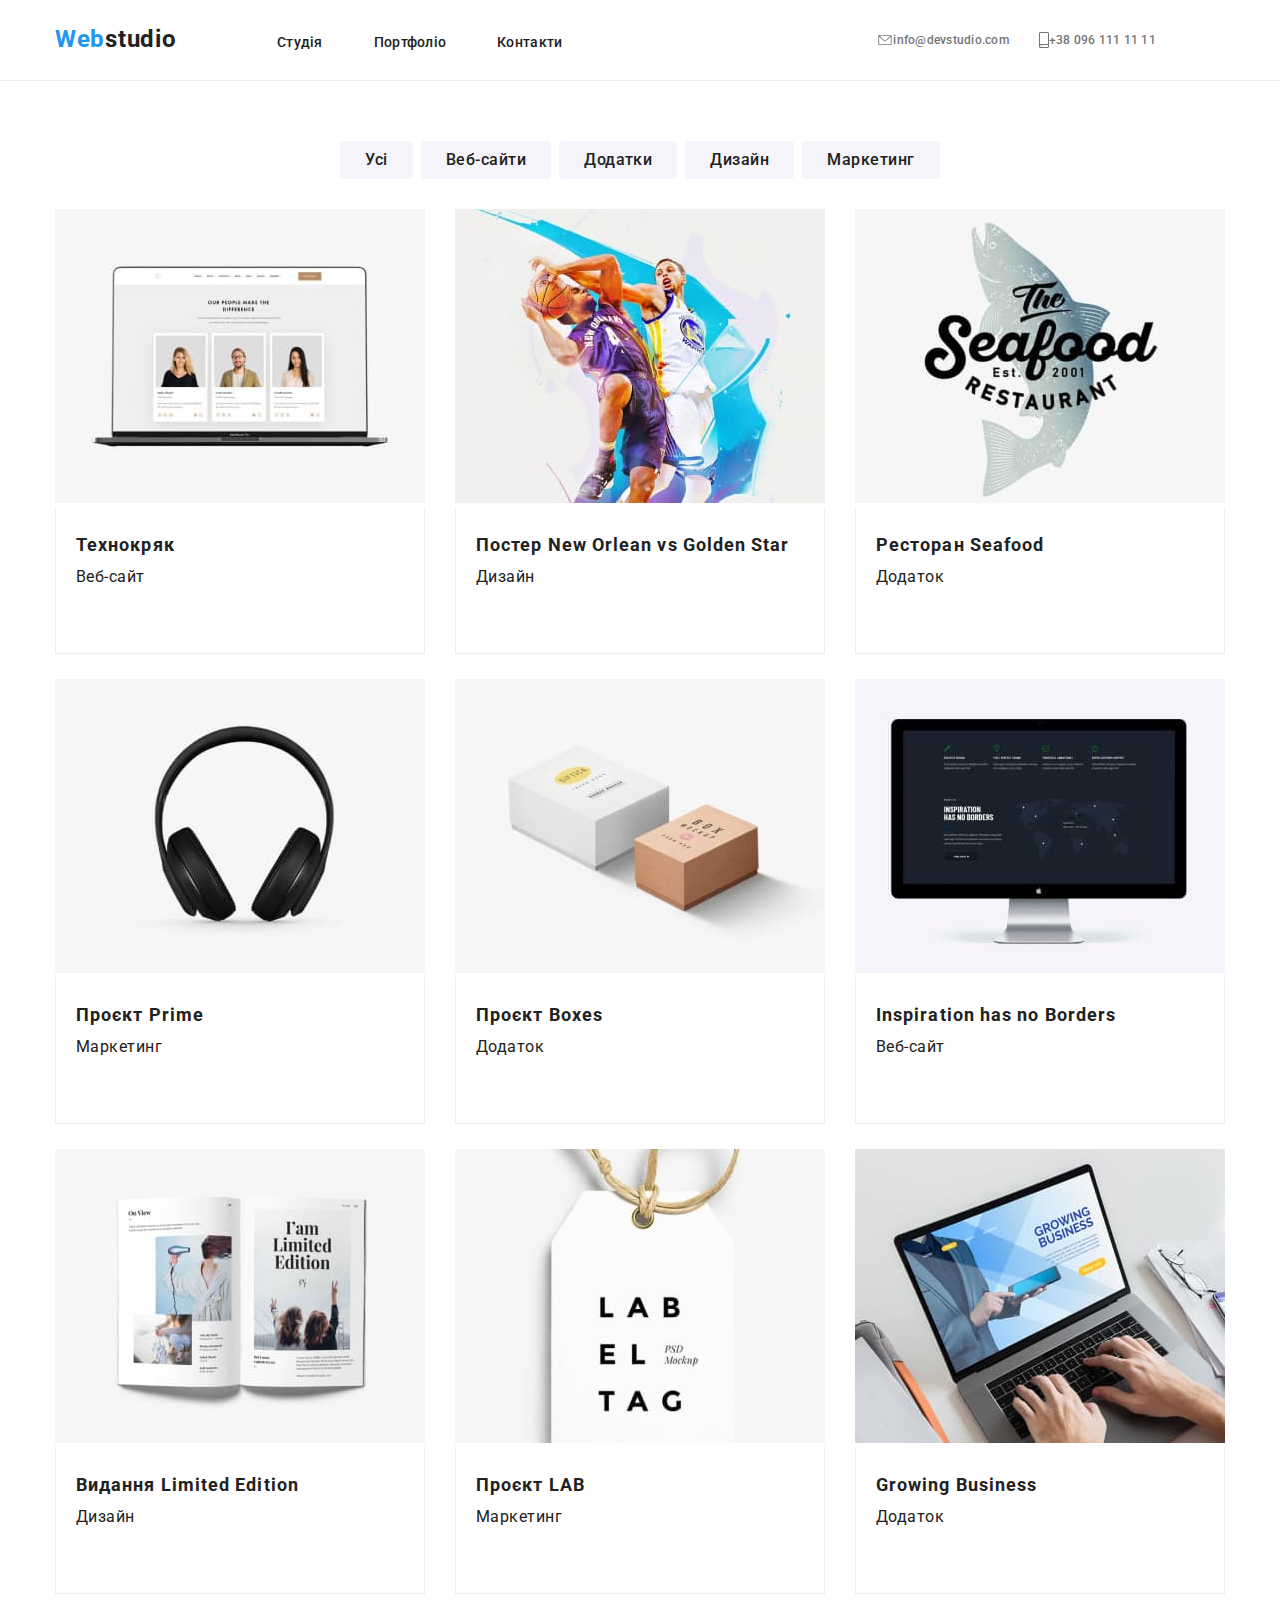
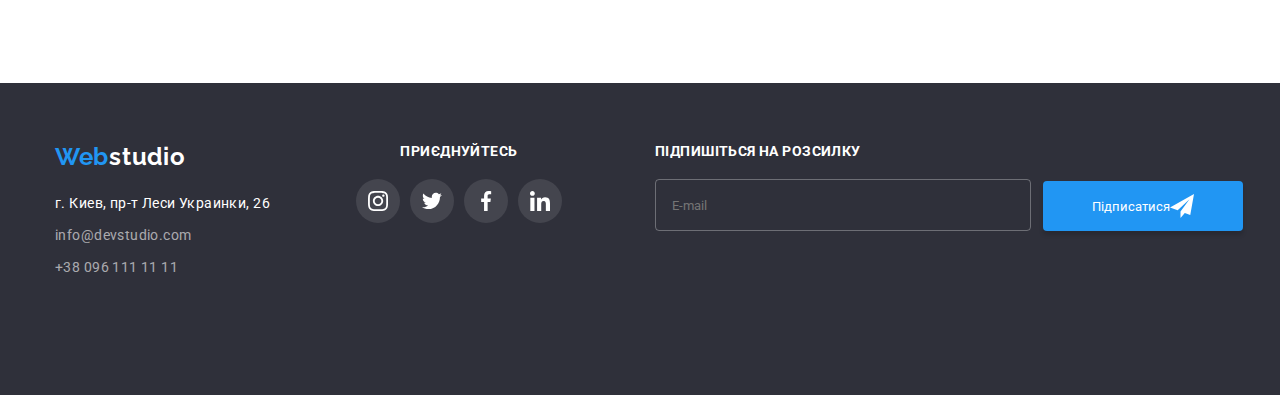
==== portfolio.html @ a313b500 "home-work-08" ====
<!DOCTYPE html>
<html lang="uk">

<head>
    <meta charset="UTF-8">
    <meta http-equiv="X-UA-Compatible" content="IE=edge">
    <meta name="viewport" content="width=device-width, initial-scale=1.0">
    <title>Document</title>
    <link rel="preconnect" href="https://fonts.googleapis.com">
    <link rel="preconnect" href="https://fonts.gstatic.com" crossorigin>
    <link href="https://fonts.googleapis.com/css2?family=Raleway:wght@700&family=Roboto:wght@400;500;700;900&display=swap"
        rel="stylesheet">
    <link rel="stylesheet" href="css/main.min.css">

</head>

<body>
    <header class="header">
        <div class="header-container container">
        
            <a href="/index.html" class="header-logo">Web<span class="header-stud">studio</span></a>
           
            <button type="button" 
               class="menu-button is-open"
               aria-expanded="false"
               aria-controls="menu-container"
               data-menu-button>

             <svg 
               class="button-svg"
               width="40px" 
               height="40px"
               aria-label="перемикач мобільного меню">
                   
                <use class="icon-menu" href="img/menu-480px.svg#close"></use>
                <use class="icon-cross" href="img/menu-480px.svg#menu"></use>
             </svg>
            </button>

            
            
            <div class="menu-container" id="menu-container" data-menu>
                
                
                
            
                <ul class="navigaton-set list">
                   <li class="navigation-list"><a href="./index.html" class="siste-a navigation-link" >Студія</a></li>
                   <li class="navigation-list"><a href="./portfolio.html" class="navigation-link" >Портфоліо</a></li>
                   <li class="navigation-list"><a href="./index.html" class="navigation-link" >Контакти</a></li>
                 </ul>
             
                
                
                 <ul class="contacts-set list" >
                
                    <li class="contacts-list">
                        <a href="mailto:info@devstudio.com" class="contackts-tel contackts-tel__posht" >
                        
                           <svg class="contackts-card" width="16" height="10">
                            <use href="./img/sprite.svg#envelope"></use>
                           </svg>
                            info@devstudio.com 
                        
                        </a>
                    </li>
               
                    
                    <li class="contacts-list" >
                        <a href="tel:+380961111111" class="contackts-tel ">
                        
                            <svg class="contackts-card" width="10" height="16">
                                <use href="./img/sprite.svg#smartphone"></use>
                            </svg>
                            +38 096 111 11 11 
                        </a> 
                    </li>

                 </ul>


                 <ul class="site-set list">
                    <li class="site-list"><a href="" class="site-a">Instagram</a> </li>
                    <li class="site-list"> <a href="" class="site-a">Twitter</a> </li>
                    <li class="site-list"><a href="" class="site-a">Facebook</a></li>
                    <li class="site-list"> <a href="" class="site-a">LinkedIn</a></li>
                 </ul>

            </div>

          
            
        
        </div>
    </header>
   
             
<main>
        <!-- верхня частину -->
    <section class="porfolio porf-head">
        <div class="container">
        <h1 class=" visually-hidden">Портфоліо</h1>
            <ul class="porfolio-list list">
                <li class="porfolio-link"><button type="button" class="porfolio-btn">Усі</button></li>
                <li class="porfolio-link"><button type="button" class="porfolio-btn">Веб-сайти</button></li>
                <li class="porfolio-link"><button type="button" class="porfolio-btn">Додатки</button></li>
                <li class="porfolio-link"><button type="button" class="porfolio-btn">Дизайн</button></li>
                <li class="porfolio-link"><button type="button" class="porfolio-btn">Маркетинг</button></li>
                
            </ul>
        

            
        <!-- середина фото і опис робіт-->

        
            <ul class="hero list">  
                
                <li class="hero-child"> 
                <a href="" class="hero-site">
                <div class="hero-cart">
                    <p class="hero-p">Ресурс пропонує комплексні пропозиції з різним рівнем функціоналу та сервісів. Все це дозволить відвідувачу отримати
                    вичерпні відомості про компанію чи приватну особу.</p>
                    <picture>
                        <source
                        srcset="./img/porfolio/techno-tel-450-1x.jpg , 
                        ./img/porfolio/techno-tel-450-2x.jpg"
                        media="(max-width:767px)">

                        <source
                        srcset="./img/porfolio/techno-tablet-354-1x.jpg , 
                        ./img/porfolio/techno-tablet-354-2x.jpg"
                        media="(max-width:1199px)">

                         <source
                        srcset="./img/porfolio/techno-desk-370-1x.jpg , 
                        ./img/porfolio/techno-desk-370-2x.jpg"
                        media="(min-width:1200px)">

                        
                        <img src="./img/porfolio/texno.jpg" alt="технокряк"  >
                    </picture>
                   </div>
                   <div class="hero-block">
                        <h2 class="hero-titel">Технокряк</h2>
                        <p class="hero-text">Веб-сайт</p>
                    </div>
                </a>
                </li>
            
                <li class="hero-child"> 
                    <a href="" class="hero-site">
                        <div class="hero-cart">
                            <p class="hero-p">Ресурс пропонує комплексні пропозиції з різним рівнем функціоналу та сервісів. Все це дозволить
                                відвідувачу отримати
                                вичерпні відомості про компанію чи приватну особу.</p>
                             <picture>
                        <source
                        srcset="./img/porfolio/new-orlean-tel-450-1x.jpg , 
                        ./img/porfolio/new-orlean-tel-450-2x.jpg"
                        media="(max-width:767px)">

                        <source
                        srcset="./img/porfolio/new-orlean-tablet-354-1x.jpg , 
                        ./img/porfolio/new-orlean-tablet-354-2x.jpg"
                        media="(max-width:1199px)">

                         <source
                        srcset="./img/porfolio/new-orlean-desk-370-1x.jpg , 
                        ./img/porfolio/new-orlean-desk-370-2x.jpg"
                        media="(min-width:1200px)">

                        
                        <img src="./img/porfolio/poster.jpg" alt="баскедбольні гравці" >
                    </picture>

                            
                    </div>
                    <div class="hero-block">
                    <h2 class="hero-titel">Постер New Orlean vs Golden Star</h2>
                    <p class="hero-text">Дизайн</p>
                    </div>
                    </a>
                </li>

                <li class="hero-child"> 
                    <a href="" class="hero-site">
                        <div class="hero-cart">
                            <p class="hero-p">Ресурс пропонує комплексні пропозиції з різним рівнем функціоналу та сервісів. Все це дозволить
                                відвідувачу отримати
                                вичерпні відомості про компанію чи приватну особу.</p>

                              <picture>
                        <source
                        srcset="./img/porfolio/seafood-tel-450-1x.jpg , 
                        ./img/porfolio/seafood-tel-450-2x.jpg"
                        media="(max-width:767px)">

                        <source
                        srcset="./img/porfolio/seafood-tablet-354-1x.jpg , 
                        ./img/porfolio/seafood-tablet-354-2x.jpg"
                        media="(max-width:1199px)">

                         <source
                        srcset="./img/porfolio/seafood-desk-370-1x.jpg , 
                        ./img/porfolio/seafood-desk-370-2x.jpg"
                        media="(min-width:1200px)">

                        
                       <img src="./img/porfolio/restuarent.jpg" alt="акула">
                    </picture>  
                            
                        </div>
                            <div class="hero-block">
                    <h2 class="hero-titel">Ресторан Seafood</h2>
                    <p class="hero-text">Додаток</p>
                    </div>
                    </a>
                </li>

                <li class="hero-child"> 
                    <a href="" class="hero-site">
                        <div class="hero-cart">
                            <p class="hero-p">Ресурс пропонує комплексні пропозиції з різним рівнем функціоналу та сервісів. Все це дозволить
                                відвідувачу отримативичерпні відомості про компанію чи приватну особу.</p>

                                <picture>
                        <source
                        srcset="./img/porfolio/prime-tel-450-1x.jpg , 
                        ./img/porfolio/prime-tel-450-2x.jpg"
                        media="(max-width:767px)">

                        <source
                        srcset="./img/porfolio/prime-tablet-354-1x.jpg , 
                        ./img/porfolio/prime-tablet-354-2x.jpg"
                        media="(max-width:1199px)">

                         <source
                        srcset="./img/porfolio/prime-desk-370-1x.jpg , 
                        ./img/porfolio/prime-desk-370-2x.jpg"
                        media="(min-width:1200px)">

                        
                       <img src="./img/porfolio/prime.jpg" alt="навушники" >
                    </picture>  
                            
                            
                    </div>
                    <div class="hero-block">
                    <h2 class="hero-titel">Проєкт Prime</h2>
                    <p class="hero-text">Маркетинг</p>
                    </div>
                    </a>
                </li>

                <li class="hero-child"> 
                    <a href="" class="hero-site">
                        <div class="hero-cart">
                            <p class="hero-p">Ресурс пропонує комплексні пропозиції з різним рівнем функціоналу та сервісів. Все це дозволить
                                відвідувачу отримати вичерпні відомості про компанію чи приватну особу.</p>
                                

                                 <picture>
                        <source
                        srcset="./img/porfolio/boxes-tel-450-1x.jpg , 
                        ./img/porfolio/boxes-tel-450-2x.jpg"
                        media="(max-width:767px)">

                        <source
                        srcset="./img/porfolio/boxes-tablet-354-1x.jpg , 
                        ./img/porfolio/boxes-tablet-354-2x.jpg"
                        media="(max-width:1199px)">

                         <source
                        srcset="./img/porfolio/boxes-desk-370-1x.jpg , 
                        ./img/porfolio/boxes-desk-370-2x.jpg"
                        media="(min-width:1200px)">

                        
                       <img src="./img/porfolio/box.jpg" alt="Коробка">
                    </picture> 
                        </div>
                    <div class="hero-block">
                    <h2 class="hero-titel">Проєкт Boxes</h2>
                    <p class="hero-text">Додаток</p>
                    </div>
                    </a>
                </li>

                <li class="hero-child"> 
                    <a href="" class="hero-site">
                        <div class="hero-cart">
                            <p class="hero-p">Ресурс пропонує комплексні пропозиції з різним рівнем функціоналу та сервісів. Все це дозволить
                                відвідувачу отримати вичерпні відомості про компанію чи приватну особу.</p>
                           

                                <picture>
                        <source
                        srcset="./img/porfolio/mac-tel-450-1x.jpg , 
                        ./img/porfolio/mac-tel-450-2x.jpg"
                        media="(max-width:767px)">

                        <source
                        srcset="./img/porfolio/mac-tablet-354-1x.jpg , 
                        ./img/porfolio/mac-tablet-354-2x.jpg"
                        media="(max-width:1199px)">

                         <source
                        srcset="./img/porfolio/mac-desk-370-1x.jpg , 
                        ./img/porfolio/mac-desk-370-2x.jpg"
                        media="(min-width:1200px)">

                         <img src="./img/porfolio/imac.jpg" alt="компютер" >
                       
                    </picture> 
                         </div>
                    <div class="hero-block">
                    <h2 class="hero-titel">Inspiration has no Borders</h2>
                    <p class="hero-text">Веб-сайт</p>
                    </div>
                    </a>
                </li>

                <li class="hero-child"> 
                    <a href="" class="hero-site">
                        <div class="hero-cart">
                            <p class="hero-p">Ресурс пропонує комплексні пропозиції з різним рівнем функціоналу та сервісів. Все це дозволить
                                відвідувачу отримативичерпні відомості про компанію чи приватну особу.</p>
                            

                              <picture>
                        <source
                        srcset="./img/porfolio/book-tel-450-1x.jpg , 
                        ./img/porfolio/book-tel-450-2x.jpg"
                        media="(max-width:767px)">

                        <source
                        srcset="./img/porfolio/book-tablet-354-1x.jpg , 
                        ./img/porfolio/book-tablet-354-2x.jpg"
                        media="(max-width:1199px)">

                         <source
                        srcset="./img/porfolio/book-desk-370-1x.jpg , 
                        ./img/porfolio/book-desk-370-2x.jpg"
                        media="(min-width:1200px)">

                          <img src="./img/porfolio/book.jpg" alt="книга" >
                       
                    </picture> 
                        </div>
                    <div class="hero-block">
                       <h2 class="hero-titel">Видання Limited Edition</h2>
                        <p class="hero-text">Дизайн</p>
                    </div>
                    </a>
                </li>
                
                <li class="hero-child"> 
                    <a href="" class="hero-site">
                        <div class="hero-cart">
                            <p class="hero-p">Ресурс пропонує комплексні пропозиції з різним рівнем функціоналу та сервісів. Все це дозволить
                                відвідувачу отримативичерпні відомості про компанію чи приватну особу.</p>
                            

                    <picture>
                        <source
                        srcset="./img/porfolio/lab-tel-450-1x.jpg , 
                        ./img/porfolio/lab-tel-450-2x.jpg"
                        media="(max-width:767px)">

                        <source
                        srcset="./img/porfolio/lab-tablet-354-1x.jpg , 
                        ./img/porfolio/lab-tablet-354-2x.jpg"
                        media="(max-width:1199px)">

                         <source
                        srcset="./img/porfolio/lab-desk-370-1x.jpg , 
                        ./img/porfolio/lab-desk-370-2x.jpg"
                        media="(min-width:1200px)">

                          
                       <img src="./img/porfolio/lab.jpg" alt="картинка" >
                    </picture> 
                        </div>
                    <div class="hero-block">
                        <h2 class="hero-titel">Проєкт LAB</h2>
                        <p class="hero-text">Маркетинг</p>
                    </div>
                    </a>
                </li>

                <li class="hero-child"> 
                    <a href="" class="hero-site">
                        <div class="hero-cart">
                            <p class="hero-p">Ресурс пропонує комплексні пропозиції з різним рівнем функціоналу та сервісів. Все це дозволить
                                відвідувачу отримативичерпні відомості про компанію чи приватну особу.</p>
                            

                             <picture>
                        <source
                        srcset="./img/porfolio/busin-tel-450-1x.jpg , 
                        ./img/porfolio/busin-tel-450-2x.jpg"
                        media="(max-width:767px)">

                        <source
                        srcset="./img/porfolio/busin-tablet-354-1x.jpg , 
                        ./img/porfolio/busin-tablet-354-2x.jpg"
                        media="(max-width:1199px)">

                         <source
                        srcset="./img/porfolio/busin-desk-370-1x.jpg , 
                        ./img/porfolio/busin-desk-370-2x.jpg"
                        media="(min-width:1200px)">

                          
                       <img src="./img/porfolio/macbook.jpg" alt="компютер">
                    </picture> 
                        </div>
                    <div class="hero-block">
                         <h2 class="hero-titel">Growing Business</h2>
                        <p class="hero-text">Додаток</p>
                    </div>
                    </a>
                </li>
            </ul>

        </div>
    </section>
       
</main>
   
 <footer class="footer">
        <div class="container container-flex" >
           
        <div class="tablet"> 
        <div class="fhirst">
        <a href="index.html" class="fhirst-logo">Web<span class="fhirst-logo__colour">studio</span></a>
        <address class="fhirst-adres">
            <ul class="fhirst-titel list">
                <li class="fhirst-li"><a href="https://goo.gl/maps/CPtrU1FHBa2aNyZL9" target="_blank" rel="noopener noreferrer nofollow"
                        class="fhirst-location">г. Киев, пр-т Леси
                        Украинки, 26</a></li>
                <li  class="fhirst-li"><a href="mailto:info@devstudio.com" class="fhirst-contackt">info@devstudio.com</a></li>
                <li  class="fhirst-li"><a href="tel:+380961111111" class="fhirst-contackt">+38 096 111 11 11</a></li>
            </ul>
        </address>
        </div>
           
        <div class="second">
            <h4 class="second-titel">приєднуйтесь</h4>
            <ul class="second-list list">
                <li class="second-set"> 
                    
                        <a href="" class="second-site">
                            <svg class="second-icon" width="20" height="20">
                                <use href="./img/sprite.svg#instagram" class="use"></use>
                            </svg>
                        </a>
                    
                </li>
                <li class="second-set">
                    
                        <a href="" class="second-site">
                            <svg class="second-icon" width="20" height="20">
                                <use href="./img/sprite.svg#twitter" class="use"></use>
                            </svg>
                        </a>
                    
                </li>
                <li class="second-set"> 
                    
                        <a href="" class="second-site">
                            <svg class="second-icon" width="20" height="20">
                                <use href="./img/sprite.svg#facebook" class="use"></use>
                            </svg>
                        </a>
                    
                </li>
                <li class="second-set">
                   
                        <a href="" class="second-site">
                            <svg class="second-icon" width="20" height="20">
                                <use href="./img/sprite.svg#in" class="use"></use>
                            </svg>
                        </a>
                  
                </li>
            </ul>
        </div>   
        </div>    
        
        <div class="third">
            
            <form action="" class="third-form">

             <div class="third-follow">
             <label for="email" >Підпишіться на розсилку</label>
             <input type="email" id="email" placeholder="E-mail" class="third-input">
            </div>
            
            <div class="third-subscribe">
            <button class="third-btn button"> Підписатися 
                <svg class="third-svg" width="24" height="24">
                    <use href="./img/icons.svg#icon"></use>
                </svg>
            </button>
            </div>
            </form>
        </div>

    </div>
    </footer>  
   
    </div>


</footer>

<script src="./js/menu.js"></script>
</body>

</html>
---- css/main.min.css ----
h1,h2,h3,h4,p,a{margin:0px;padding:0px;text-decoration:none}.list{list-style:none}*{margin:0px;padding:0px;font-family:"Roboto";font-style:normal}.container{padding-left:15px;padding-right:15px;margin-left:auto;margin-right:auto}@media screen and (max-width: 767px){.container{width:450px}}@media screen and (min-width: 768px){.container{width:738px}}@media screen and (min-width: 1200px){.container{width:1170px}}@media screen and (max-width: 1200px){.header-container{height:80px;margin-left:auto;margin-right:auto}}@media screen and (max-width: 767px){.header-container{height:60px;position:relative}}@media screen and (min-width: 768px){.header-container{display:-webkit-box;display:-ms-flexbox;display:flex;-webkit-box-align:center;-ms-flex-align:center;align-items:center}}@media screen and (min-width: 1200px){.header-container{height:80px}}.header{border-bottom:1px solid #ececec}.header-logo{display:-webkit-box;display:-ms-flexbox;display:flex;-webkit-box-align:center;-ms-flex-align:center;align-items:center;width:134px;height:28px;font-weight:700;font-size:24px;line-height:1.16px;letter-spacing:.03em;text-decoration:none;color:#2196f3}@media screen and (max-width: 767px){.header-logo{position:absolute;top:16px;left:15px}}.header-stud{color:#212121}.menu-container{background-color:#fff;font-size:20px}@media screen and (max-width: 767px){.menu-container{display:none;position:absolute;z-index:4;top:0;left:0;width:450px;height:756px;padding-left:15px;padding-right:15px;padding-top:40px}}.menu-container.is-open{display:block}@media screen and (min-width: 768px){.menu-container{display:-webkit-box;display:-ms-flexbox;display:flex;-webkit-box-align:center;-ms-flex-align:center;align-items:center}}@media screen and (min-width: 1200px){.menu-container{display:-webkit-box;display:-ms-flexbox;display:flex;-webkit-box-align:center;-ms-flex-align:center;align-items:center;height:80px}}@media screen and (min-width: 768px){.navigaton-set{display:-webkit-box;display:-ms-flexbox;display:flex;margin-left:88px;gap:51px}}.navigation-list{padding-top:10px;padding-bottom:10px}@media screen and (max-width: 767px){.navigation-list{width:219px;height:48px;padding-left:25px}.navigation-list:not(:last-child){margin-bottom:40px}}.navigation-link{color:#212121;font-weight:500;letter-spacing:.02em;-webkit-transition:color 250ms cubic-bezier(0.4, 0, 0.2, 1);transition:color 250ms cubic-bezier(0.4, 0, 0.2, 1)}@media screen and (max-width: 767px){.navigation-link{font-size:40px;line-height:47px}}@media screen and (min-width: 768px){.navigation-link{font-size:14px;line-height:16px}}.navigation-list:hover .navigation-link{color:#2196f3}.navigation-list:focus .navigation-link{color:#2196f3}@media screen and (max-width: 767px){.contacts-set{margin-top:300px;display:-webkit-box;display:-ms-flexbox;display:flex;-webkit-box-orient:vertical;-webkit-box-direction:reverse;-ms-flex-direction:column-reverse;flex-direction:column-reverse}}@media screen and (min-width: 768px){.contacts-set{margin-left:95px}}@media screen and (min-width: 1200px){.contacts-set{margin-left:315px;display:-webkit-box;display:-ms-flexbox;display:flex;-webkit-box-align:center;-ms-flex-align:center;align-items:center;gap:30px}}@media screen and (max-width: 767px){.contacts-list:not(:first-child){margin-bottom:32px}}@media screen and (max-width: 1199px){.contacts-list{display:-webkit-box;display:-ms-flexbox;display:flex;-webkit-box-align:baseline;-ms-flex-align:baseline;align-items:baseline}.contacts-list:first-child{margin-bottom:10px}}.contacts-list:hover .contackts-tel,.contacts-list:focus .contackts-tel{color:#2196f3}.contacts-list:hover .contackts-card use,.contacts-list:focus .contackts-card use{fill:#2196f3}.contackts-tel{font-weight:500;font-size:12px;line-height:14px;letter-spacing:.02em;color:#757575;-webkit-transition:color 250ms cubic-bezier(0.4, 0, 0.2, 1);transition:color 250ms cubic-bezier(0.4, 0, 0.2, 1)}@media screen and (max-width: 767px){.contackts-tel{font-weight:500;font-size:34px;line-height:40px;letter-spacing:.02em;color:#2196f3}}@media screen and (min-width: 1200px){.contackts-tel{display:-webkit-box;display:-ms-flexbox;display:flex;-webkit-box-align:center;-ms-flex-align:center;align-items:center}}@media screen and (max-width: 767px){.contackts-tel__posht{font-weight:500;font-size:24px;line-height:28px;letter-spacing:.02em;color:#757575}}.contackts-card use{fill:#757575;-webkit-transition:fill 250ms cubic-bezier(0.4, 0, 0.2, 1);transition:fill 250ms cubic-bezier(0.4, 0, 0.2, 1)}@media screen and (max-width: 767px){.contackts-card use{display:none}}@media screen and (min-width: 768px){.site-set{display:none}}@media screen and (max-width: 767px){.site-set{display:-webkit-box;display:-ms-flexbox;display:flex;margin-top:85px;padding-left:20px}}.site-set li{border-right:1px solid rgba(33,33,33,.2)}.site-list:first-child{list-style:none}.site-list:not(:first-child){margin-left:10px}.site-a{font-weight:500;font-size:18px;line-height:22px;letter-spacing:.02em;color:#2196f3;margin-right:10px}@media screen and (max-width: 767px){.menu-button{padding:10px;padding-right:25px;margin:0px;border:none;background-color:rgba(0,0,0,0)}}@media screen and (min-width: 768px){.menu-button{display:none}}.menu-button .icon-cross{display:none}.menu-button.is-open .icon-cross{display:block}.menu-button.is-open .icon-menu{display:none}@media screen and (max-width: 767px){.button-svg{position:absolute;top:10px;right:15px;z-index:5}}.about{min-width:480px;max-width:480px;height:400px;margin:auto;background-image:-webkit-gradient(linear, left top, left bottom, from(rgba(47, 48, 58, 0.4)), to(rgba(47, 48, 58, 0.4))),url(../img/studio/about/about-tel-1x.jpg);background-image:linear-gradient(rgba(47, 48, 58, 0.4), rgba(47, 48, 58, 0.4)),url(../img/studio/about/about-tel-1x.jpg)}@media(min-device-pixel-ratio: 2),(-webkit-min-device-pixel-ratio: 2),(min-resolution: 192dpi),(min-resolution: 2dppx){.about{background-image:-webkit-gradient(linear, left top, right top, from(rgba(47, 48, 58, 0.4)), to(rgba(47, 48, 58, 0.4))),url(../img/studio/about/about-tel-2x.jpg);background-image:linear-gradient(to right, rgba(47, 48, 58, 0.4), rgba(47, 48, 58, 0.4)),url(../img/studio/about/about-tel-2x.jpg);background-size:cover}}@media screen and (min-width: 768px){.about{min-width:768px;background-image:-webkit-gradient(linear, left top, right top, from(rgba(47, 48, 58, 0.4)), to(rgba(47, 48, 58, 0.4))),url(../img/studio/about/about-tablet-1x.jpg);background-image:linear-gradient(to right, rgba(47, 48, 58, 0.4), rgba(47, 48, 58, 0.4)),url(../img/studio/about/about-tablet-1x.jpg)}}@media screen and (min-width: 768px)and (min-device-pixel-ratio: 2),screen and (min-width: 768px)and (-webkit-min-device-pixel-ratio: 2),screen and (min-width: 768px)and (min-resolution: 192dpi),screen and (min-width: 768px)and (min-resolution: 2dppx){.about{background-image:-webkit-gradient(linear, left top, right top, from(rgba(47, 48, 58, 0.4)), to(rgba(47, 48, 58, 0.4))),url(../img/studio/about/about-tablet-2x.jpg);background-image:linear-gradient(to right, rgba(47, 48, 58, 0.4), rgba(47, 48, 58, 0.4)),url(../img/studio/about/about-tablet-2x.jpg);background-size:cover}}@media screen and (min-width: 1200px){.about{max-width:1600px;height:600px;background-image:linear-gradient to right,rgba(47,48,58,.4),rgba(47,48,58,.4),url(../img/studio/about/about-desktop-1x.jpg)}}@media screen and (min-width: 1200px)and (min-device-pixel-ratio: 2),screen and (min-width: 1200px)and (-webkit-min-device-pixel-ratio: 2),screen and (min-width: 1200px)and (min-resolution: 192dpi),screen and (min-width: 1200px)and (min-resolution: 2dppx){.about{background-image:-webkit-gradient(linear, left top, right top, from(rgba(47, 48, 58, 0.4)), to(rgba(47, 48, 58, 0.4))),url(../img/studio/about/about-desktop-2x.jpg);background-image:linear-gradient(to right, rgba(47, 48, 58, 0.4), rgba(47, 48, 58, 0.4)),url(../img/studio/about/about-desktop-2x.jpg);background-size:cover}}.about-titel{width:360px;height:84px;margin-left:auto;margin-right:auto;padding-top:118px;font-weight:900;font-size:26px;line-height:42px;text-align:center;letter-spacing:.06em;text-transform:uppercase;color:#fff}@media screen and (min-width: 1200px){.about-titel{width:696px;height:120px;padding-top:200px;font-size:44px;line-height:60px}}.about-btn{width:200px;height:50px;background-color:#2196f3;color:#fff;-webkit-box-shadow:0px 4px 4px rgba(0,0,0,.15);box-shadow:0px 4px 4px rgba(0,0,0,.15);border-radius:4px;border:none;cursor:pointer;-webkit-transition:background-color 250ms cubic-bezier(0.4, 0, 0.2, 1);transition:background-color 250ms cubic-bezier(0.4, 0, 0.2, 1)}@media screen and (max-width: 767px){.about-btn{margin-left:125px;margin-right:125px;margin-top:30px}}@media screen and (min-width: 768px){.about-btn{margin-left:269px;margin-right:269px;margin-top:40px}}@media screen and (min-width: 1200px){.about-btn{width:216px;margin-left:485px;margin-right:485px;margin-top:40px}}.about-btn:hover button,.about-btn:focus button{background-color:#2196f3}.backdrop{display:block}.backdrop.is-hidden{display:none}.is-hiden{opacity:0;pointer-events:none}.backdrop{position:fixed;top:0;left:0;width:100%;height:100%;background-color:rgba(0,0,0,.2);opacity:1;z-index:4}.modal{position:absolute;top:50%;left:50%;background-color:#fff;-webkit-transform:translate(-50%, -50%);transform:translate(-50%, -50%);-webkit-box-shadow:0px 1px 3px rgba(0,0,0,.12),0px 1px 1px rgba(0,0,0,.14),0px 2px 1px rgba(0,0,0,.2);box-shadow:0px 1px 3px rgba(0,0,0,.12),0px 1px 1px rgba(0,0,0,.14),0px 2px 1px rgba(0,0,0,.2);border-radius:4px}@media screen and (max-width: 1199px){.modal{width:450px;height:609px}}@media screen and (min-width: 1200px){.modal{width:528;height:581px}}.modal-btn{position:absolute;display:-webkit-box;display:-ms-flexbox;display:flex;-webkit-box-align:center;-ms-flex-align:center;align-items:center;-webkit-box-pack:center;-ms-flex-pack:center;justify-content:center;width:30px;height:30px;top:10px;right:10px;border-radius:50%;border:1px solid rgba(0,0,0,.1);background-color:#fff;z-index:1;cursor:pointer}.modal-svg{position:absolute;width:18px;height:18px;fill:#000;-webkit-transition:fill 250ms cubic-bezier(0.4, 0, 0.2, 1);transition:fill 250ms cubic-bezier(0.4, 0, 0.2, 1)}@media screen and (min-width: 1200px){.send{width:528px;height:581px}}.send-p{margin-left:auto;margin-right:auto;padding-top:40px;width:370px;height:60px;font-weight:700;font-size:20px;line-height:30px;text-align:center;letter-spacing:.03em;color:#212121}@media screen and (min-width: 1200px){.send-p{width:448px;height:23px;line-height:23px}}.send-input{position:relative;margin-left:40px;margin-right:40px}@media screen and (min-width: 1200px){.send-input{width:448px}}.send-box{display:-webkit-box;display:-ms-flexbox;display:flex;-webkit-box-orient:vertical;-webkit-box-direction:normal;-ms-flex-direction:column;flex-direction:column;position:relative;margin-top:10px}.send-box label{font-weight:400;font-size:12px;line-height:14px;letter-spacing:.01em;color:#757575;margin-bottom:4px}.send-field{width:328px;height:40px;border:1px solid rgba(33,33,33,.2);border-radius:4px;padding-left:42px}@media screen and (min-width: 1200px){.send-field{width:406px}}.send-svg{position:absolute;top:38px;left:14px;-webkit-transform:translateY(-50%);transform:translateY(-50%);width:18px;height:18px}.textarea-text{font-weight:400;font-size:12px;line-height:14px;letter-spacing:.01em;color:#757575;margin-top:10px;margin-bottom:4px}.send-textarea{-webkit-box-sizing:border-box;box-sizing:border-box;width:370px;height:120px;border:1px solid rgba(33,33,33,.2);border-radius:4px;resize:none;padding-left:16px;padding-top:10px}@media screen and (min-width: 1200px){.send-textarea{width:448px}}.send-check{display:-webkit-box;display:-ms-flexbox;display:flex;-webkit-box-pack:start;-ms-flex-pack:start;justify-content:flex-start;-webkit-box-align:center;-ms-flex-align:center;align-items:center;margin-top:20px;margin-left:12px;gap:10px;font-weight:400;font-size:14px;line-height:24px;letter-spacing:.03em;color:#757575}@media screen and (min-width: 1200px){.send-check{margin-left:40px}}.send-check__a{color:#2196f3;text-decoration:underline}.send-btn{margin-left:125px;margin-right:125px;margin-top:30px;background:#188ce8;-webkit-box-shadow:0px 4px 4px rgba(0,0,0,.15);box-shadow:0px 4px 4px rgba(0,0,0,.15);border-radius:4px;color:#fff;width:200px;height:50px;border:none}.visually-hidden{display:none}@media screen and (min-width: 768px){.qualities-me{display:-webkit-box;display:-ms-flexbox;display:flex;-ms-flex-wrap:wrap;flex-wrap:wrap;margin:-15px;margin-top:60px}}@media screen and (min-width: 1200px){.qualities-me{display:-webkit-box;display:-ms-flexbox;display:flex;margin:-15px;margin-top:94px}}@media screen and (max-width: 767px){.qualities-list:first-child{margin-top:60px}}@media screen and (min-width: 768px){.qualities-list{width:354px;margin:15px}}@media screen and (min-width: 1200px){.qualities-list{width:270px}}.qualities-block{background:#f5f4fa;border-radius:4px;width:450px;height:120px;display:-webkit-box;display:-ms-flexbox;display:flex;-webkit-box-pack:center;-ms-flex-pack:center;justify-content:center;-webkit-box-align:center;-ms-flex-align:center;align-items:center}@media screen and (min-width: 768px){.qualities-block{width:354px}}@media screen and (min-width: 1200px){.qualities-block{width:270px}}.qualities-titel{font-weight:700;font-size:14px;line-height:16px;letter-spacing:.03em;text-transform:uppercase;color:#212121;margin-top:30px}@media screen and (max-width: 767px){.qualities-titel{text-align:center}}.qualities-text{font-weight:400;font-size:14px;line-height:24px;letter-spacing:.03em;color:#757575;margin-top:10px;margin-bottom:30px}@media screen and (max-width: 1199px){.work{display:none}}.work-titel{font-weight:700;font-size:36px;line-height:42px;text-align:center;letter-spacing:.03em;color:#212121;margin-top:118px;margin-bottom:50px}.work-list{display:-webkit-box;display:-ms-flexbox;display:flex;margin-bottom:94px}.work-block{position:relative}.work-block:not(:first-child){margin-left:30px}.work-set{position:relative}.work-set_text{display:-webkit-box;display:-ms-flexbox;display:flex;-webkit-box-pack:center;-ms-flex-pack:center;justify-content:center;-webkit-box-align:center;-ms-flex-align:center;align-items:center;position:absolute;bottom:4px;width:370px;height:70px;background-color:rgba(47,48,58,.8);font-weight:700;font-size:14px;line-height:16px;text-align:center;letter-spacing:.03em;text-transform:uppercase;color:#fff}.team{background-color:#f5f4fa}@media screen and (max-width: 767px){.team{min-height:2761px;max-width:767px;min-width:480px;margin:auto}}@media screen and (min-width: 1200px){.team{height:708px}}@media screen and (max-width: 767px){.team-titel{padding-bottom:30px;padding-top:60px;text-align:center}}@media screen and (min-width: 768px){.team-titel{text-align:center;padding-top:60px;padding-bottom:30px}}@media screen and (min-width: 1200px){.team-titel{text-align:center;padding-top:60px}}@media screen and (min-width: 768px){.team-lid{display:-webkit-box;display:-ms-flexbox;display:flex;-ms-flex-wrap:wrap;flex-wrap:wrap;margin:-15px}}.team-cart{background-color:#fff;-webkit-box-shadow:0px 1px 3px rgba(0,0,0,.12),0px 1px 1px rgba(0,0,0,.14),0px 2px 1px rgba(0,0,0,.2);box-shadow:0px 1px 3px rgba(0,0,0,.12),0px 1px 1px rgba(0,0,0,.14),0px 2px 1px rgba(0,0,0,.2);border-radius:0px 0px 4px 4px;margin-bottom:30px;width:450px;height:622px}@media screen and (min-width: 768px){.team-cart{width:354px;height:536px;margin:15px}}@media screen and (min-width: 1200px){.team-cart{width:270px;height:428px}}.team-men{text-align:center;padding-top:30px;font-weight:500;font-size:16px;line-height:19px;letter-spacing:.03em;color:#212121}.team-text{padding-top:10px;font-style:normal;font-weight:400;font-size:16px;line-height:19px;text-align:center;letter-spacing:.03em;color:#757575}.social{display:-webkit-box;display:-ms-flexbox;display:flex;-webkit-box-align:baseline;-ms-flex-align:baseline;align-items:baseline;-webkit-box-pack:center;-ms-flex-pack:center;justify-content:center;padding-top:15px;gap:10px}.social-list{display:-webkit-box;display:-ms-flexbox;display:flex;-webkit-box-pack:center;-ms-flex-pack:center;justify-content:center;-webkit-box-align:center;-ms-flex-align:center;align-items:center;width:44px;height:44px;border-radius:50%}.social-site{display:-webkit-box;display:-ms-flexbox;display:flex;-webkit-box-pack:center;-ms-flex-pack:center;justify-content:center}.social-svg{fill:#afb1b8}@media screen and (max-width: 767px){.client{height:519px;padding-top:60px}}@media screen and (min-width: 768px){.client{height:397px;padding-top:60px}}@media screen and (min-width: 1200px){.client{height:372px;padding-top:94px}}.client-p{font-weight:700;font-size:36px;line-height:42px;text-align:center;letter-spacing:.03em;color:#212121}@media screen and (max-width: 1199px){.client-p{margin-bottom:30px}}@media screen and (min-width: 1200px){.client-p{margin-bottom:50px}}.company{display:-webkit-box;display:-ms-flexbox;display:flex}@media screen and (max-width: 767px){.company{margin:-15px}}@media screen and (max-width: 1199px){.company{margin:-15px;-ms-flex-wrap:wrap;flex-wrap:wrap}}.company-li{display:-webkit-box;display:-ms-flexbox;display:flex;-webkit-box-pack:center;-ms-flex-pack:center;justify-content:center;-webkit-box-align:center;-ms-flex-align:center;align-items:center;width:208px;height:92px;border:1px solid #afb1b8;border-radius:4px}@media screen and (max-width: 767px){.company-li{margin:15px}}@media screen and (min-width: 768px){.company-li{width:224px;height:92px;margin:15px}}@media screen and (min-width: 1200px){.company-li{width:170px;height:92px}.company-li:not(:last-child){margin-right:30px}}.company-svg{fill:#afb1b8}.porfolio-list{display:-webkit-box;display:-ms-flexbox;display:flex;margin-top:60px;gap:8px}@media screen and (max-width: 767px){.porfolio-list{-ms-flex-wrap:wrap;flex-wrap:wrap}}@media screen and (min-width: 768px){.porfolio-list{-webkit-box-pack:center;-ms-flex-pack:center;justify-content:center;margin-bottom:30px}}.porfolio-btn{padding:6px 22px;background-color:#f5f4fa;border-radius:4px;border:none;font-weight:500;font-size:16px;line-height:26px;text-align:center;letter-spacing:.03em;color:#212121;-webkit-transition:background-color 250ms cubic-bezier(0.4, 0, 0.2, 1);transition:background-color 250ms cubic-bezier(0.4, 0, 0.2, 1);-webkit-transition:color 250ms cubic-bezier(0.4, 0, 0.2, 1);transition:color 250ms cubic-bezier(0.4, 0, 0.2, 1)}.porfolio-btn:first-child{padding:6px 25px}.porfolio-link:hover .porfolio-btn,.porfolio-link:focus .porfolio-btn{background-color:#2196f3;color:#fff}@media screen and (min-width: 768px){.hero{display:-webkit-box;display:-ms-flexbox;display:flex;-ms-flex-wrap:wrap;flex-wrap:wrap;-webkit-box-pack:justify;-ms-flex-pack:justify;justify-content:space-between}}@media screen and (max-width: 767px){.hero-child:not(:last-child){margin-bottom:30px}.hero-child:last-child{margin-bottom:60px}.hero-child:first-child{margin-top:30px}}@media screen and (min-width: 768px){.hero-child{max-width:354px;height:440px}.hero-child:not(:last-child){margin-bottom:30px}.hero-child:last-child{margin-bottom:60px}}@media screen and (min-width: 1200px){.hero-child{max-width:370px}.hero-child:last-child{margin-bottom:94px}}.hero-site{position:relative;-webkit-transition:-webkit-box-shadow 250ms cubic-bezier(0.4, 0, 0.2, 1);transition:-webkit-box-shadow 250ms cubic-bezier(0.4, 0, 0.2, 1);transition:box-shadow 250ms cubic-bezier(0.4, 0, 0.2, 1);transition:box-shadow 250ms cubic-bezier(0.4, 0, 0.2, 1), -webkit-box-shadow 250ms cubic-bezier(0.4, 0, 0.2, 1)}.hero-cart{overflow:hidden;position:relative}.hero-cart::after{z-index:0;opacity:0;position:absolute;-webkit-transform:translateY(100%);transform:translateY(100%);content:"";left:0;top:0;width:100%;height:294px;background:rgba(33,150,243,.9);-webkit-transition:opacity 250ms cubic-bezier(0.4, 0, 0.2, 1),-webkit-transform 250ms cubic-bezier(0.4, 0, 0.2, 1);transition:opacity 250ms cubic-bezier(0.4, 0, 0.2, 1),-webkit-transform 250ms cubic-bezier(0.4, 0, 0.2, 1);transition:opacity 250ms cubic-bezier(0.4, 0, 0.2, 1),transform 250ms cubic-bezier(0.4, 0, 0.2, 1);transition:opacity 250ms cubic-bezier(0.4, 0, 0.2, 1),transform 250ms cubic-bezier(0.4, 0, 0.2, 1),-webkit-transform 250ms cubic-bezier(0.4, 0, 0.2, 1)}@media screen and (min-width: 768px){.hero-cart::after{max-width:354px}}@media screen and (min-width: 1200px){.hero-cart::after{max-width:370px}}.hero-p{position:absolute;padding:63px 24px;z-index:1;opacity:0;-webkit-transform:translateY(100%);transform:translateY(100%);font-weight:400;font-size:18px;line-height:28px;letter-spacing:.03em;color:#fff;-webkit-transition:opacity 250ms cubic-bezier(0.4, 0, 0.2, 1),-webkit-transform 250ms cubic-bezier(0.4, 0, 0.2, 1);transition:opacity 250ms cubic-bezier(0.4, 0, 0.2, 1),-webkit-transform 250ms cubic-bezier(0.4, 0, 0.2, 1);transition:opacity 250ms cubic-bezier(0.4, 0, 0.2, 1),transform 250ms cubic-bezier(0.4, 0, 0.2, 1);transition:opacity 250ms cubic-bezier(0.4, 0, 0.2, 1),transform 250ms cubic-bezier(0.4, 0, 0.2, 1),-webkit-transform 250ms cubic-bezier(0.4, 0, 0.2, 1)}.hero-site:focus .hero-p,.hero-site:hover .hero-p{-webkit-transform:translateY(0);transform:translateY(0);opacity:1}.hero-site:focus .hero-cart::after,.hero-site:hover .hero-cart::after{-webkit-transform:translateY(0);transform:translateY(0);opacity:1}.hero-site{display:block}@media screen and (min-width: 768px){.hero-site{height:440px}}.hero-site:hover,.hero-site:focus{-webkit-box-shadow:0px 1px 1px rgba(0,0,0,.12),0px 4px 4px rgba(0,0,0,.06),1px 4px 6px rgba(0,0,0,.16);box-shadow:0px 1px 1px rgba(0,0,0,.12),0px 4px 4px rgba(0,0,0,.06),1px 4px 6px rgba(0,0,0,.16)}.hero-block{padding:20px 20px;border:1px solid #eee;border-top:none}@media screen and (min-width: 768px){.hero-block{height:106px}}.hero-titel{text-align:initial;font-weight:700;font-size:18px;line-height:2;letter-spacing:.06em;color:#212121}.hero-text{text-align:initial;font-weight:400;font-size:16px;line-height:1.8;letter-spacing:.03em;color:#212121}.footer{background-color:#2f303a}@media screen and (max-width: 767px){.footer{padding-top:60px;height:603px;min-width:480px;max-width:767px}}@media screen and (min-width: 768px){.footer{padding-top:60px;height:463px}}@media screen and (min-width: 1200px){.footer{height:252px}}@media screen and (min-width: 1200px){.container-flex{display:-webkit-box;display:-ms-flexbox;display:flex}}@media screen and (min-width: 768px){.tablet{display:-webkit-box;display:-ms-flexbox;display:flex;-ms-flex-pack:distribute;justify-content:space-around}}@media screen and (min-width: 1200px){.tablet{gap:70px}}.fhirst{display:-webkit-box;display:-ms-flexbox;display:flex;-webkit-box-orient:vertical;-webkit-box-direction:normal;-ms-flex-direction:column;flex-direction:column}@media screen and (max-width: 1199px){.fhirst{-webkit-box-pack:center;-ms-flex-pack:center;justify-content:center;-webkit-box-align:center;-ms-flex-align:center;align-items:center}}.fhirst-logo{font-family:"Raleway";font-style:normal;font-weight:700;font-size:24px;line-height:28px;letter-spacing:.03em;color:#2196f3;margin-bottom:20px}@media screen and (min-width: 1200px){.fhirst-adres{width:231px}}.fhirst-logo__colour{font-family:"Raleway";font-style:normal;color:#fff}.fhirst-titel{display:-webkit-box;display:-ms-flexbox;display:flex;-webkit-box-orient:vertical;-webkit-box-direction:normal;-ms-flex-direction:column;flex-direction:column}@media screen and (max-width: 1199px){.fhirst-titel{-webkit-box-align:center;-ms-flex-align:center;align-items:center}}.fhirst-li:not(:last-child){margin-bottom:8px}.fhirst-location{font-weight:400;font-size:14px;line-height:24px;text-align:center;letter-spacing:.03em;color:#fff}.fhirst-contackt{font-weight:400;font-size:14px;line-height:24px;text-align:center;letter-spacing:.03em;color:rgba(255,255,255,.6)}.second{display:-webkit-box;display:-ms-flexbox;display:flex;-webkit-box-orient:vertical;-webkit-box-direction:normal;-ms-flex-direction:column;flex-direction:column;-webkit-box-align:center;-ms-flex-align:center;align-items:center}@media screen and (max-width: 767px){.second{margin-top:60px}}.second-titel{font-weight:700;font-size:14px;line-height:16px;text-align:center;letter-spacing:.03em;text-transform:uppercase;color:#fff;margin-bottom:20px}.second-list{display:-webkit-box;display:-ms-flexbox;display:flex;gap:10px}.second-set{display:-webkit-box;display:-ms-flexbox;display:flex;-webkit-box-pack:center;-ms-flex-pack:center;justify-content:center;-webkit-box-align:center;-ms-flex-align:center;align-items:center;width:44px;height:44px;border-radius:50%;background-color:rgba(255,255,255,.1)}.second-site{display:-webkit-box;display:-ms-flexbox;display:flex;-webkit-box-pack:center;-ms-flex-pack:center;justify-content:center}.second-icon{fill:#fff}@media screen and (min-width: 1200px){.third{margin-left:93px}}.third-form{display:-webkit-box;display:-ms-flexbox;display:flex;-webkit-box-pack:center;-ms-flex-pack:center;justify-content:center}@media screen and (max-width: 1199px){.third-form{-webkit-box-orient:vertical;-webkit-box-direction:normal;-ms-flex-direction:column;flex-direction:column;-webkit-box-align:center;-ms-flex-align:center;align-items:center;-ms-flex-wrap:wrap;flex-wrap:wrap;margin-top:60px}}@media screen and (max-width: 767px){.third-follow{margin-top:60px;display:-webkit-box;display:-ms-flexbox;display:flex;-ms-flex-wrap:wrap;flex-wrap:wrap;-webkit-box-pack:center;-ms-flex-pack:center;justify-content:center}}@media screen and (min-width: 768px){.third-follow{display:-webkit-box;display:-ms-flexbox;display:flex;-ms-flex-wrap:wrap;flex-wrap:wrap;-webkit-box-orient:vertical;-webkit-box-direction:normal;-ms-flex-direction:column;flex-direction:column;-webkit-box-align:center;-ms-flex-align:center;align-items:center}}@media screen and (min-width: 1200px){.third-follow{-webkit-box-align:start;-ms-flex-align:start;align-items:flex-start}}.third-follow label{font-weight:700;font-size:14px;line-height:16px;letter-spacing:.03em;text-transform:uppercase;color:#fff}.third-input{background-color:rgba(0,0,0,0);border:1px solid rgba(255,255,255,.3);border-radius:4px;padding-left:16px;margin-top:20px}@media screen and (max-width: 1199px){.third-input{width:450px;height:50px}}@media screen and (min-width: 1200px){.third-input{width:358px;height:50px}}@media screen and (min-width: 1200px){.third-subscribe{display:-webkit-box;display:-ms-flexbox;display:flex;-webkit-box-align:end;-ms-flex-align:end;align-items:flex-end;margin-left:12px}}.third-btn{display:-webkit-box;display:-ms-flexbox;display:flex;-webkit-box-pack:center;-ms-flex-pack:center;justify-content:center;-webkit-box-align:center;-ms-flex-align:center;align-items:center;width:200px;height:50px;background:#2196f3;-webkit-box-shadow:0px 4px 4px rgba(0,0,0,.15);box-shadow:0px 4px 4px rgba(0,0,0,.15);border-radius:4px;color:#fff;border:none}@media screen and (max-width: 1199px){.third-btn{gap:12px;margin-top:30px}}/*# sourceMappingURL=main.min.css.map */
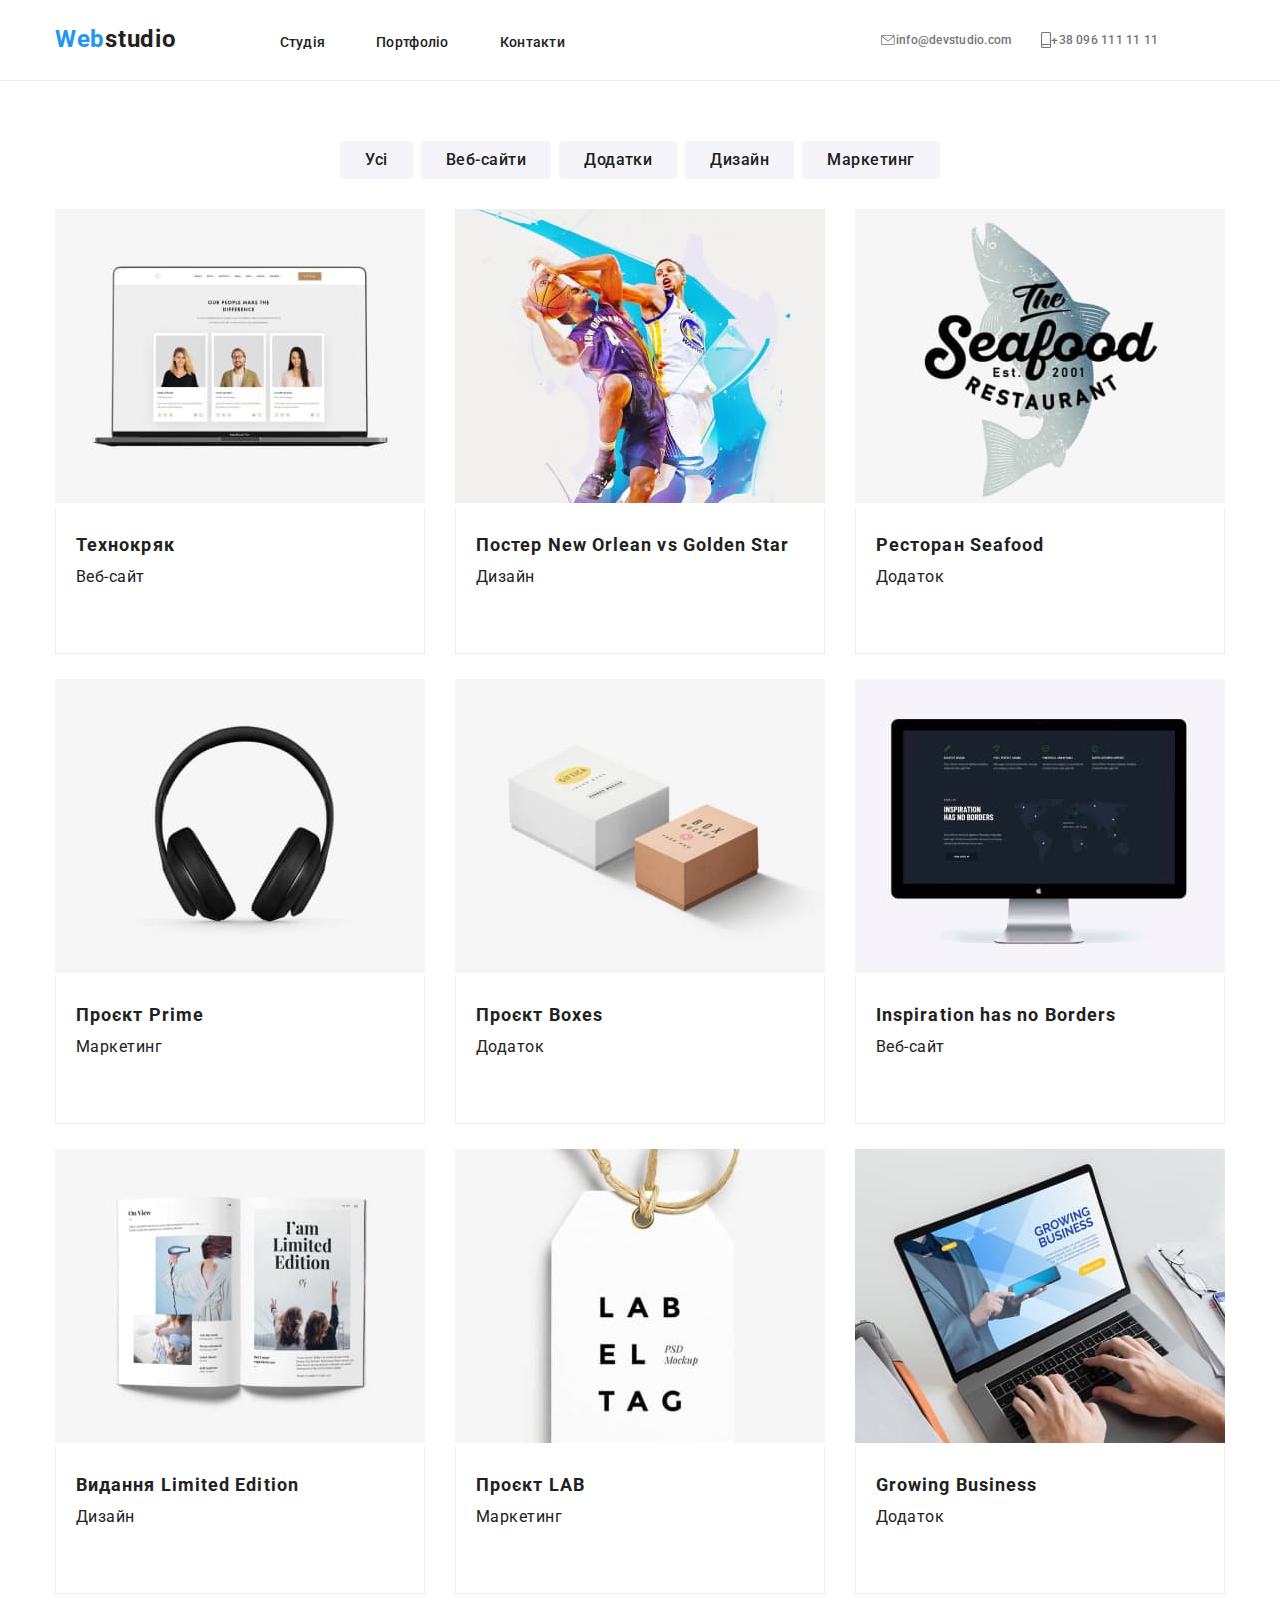
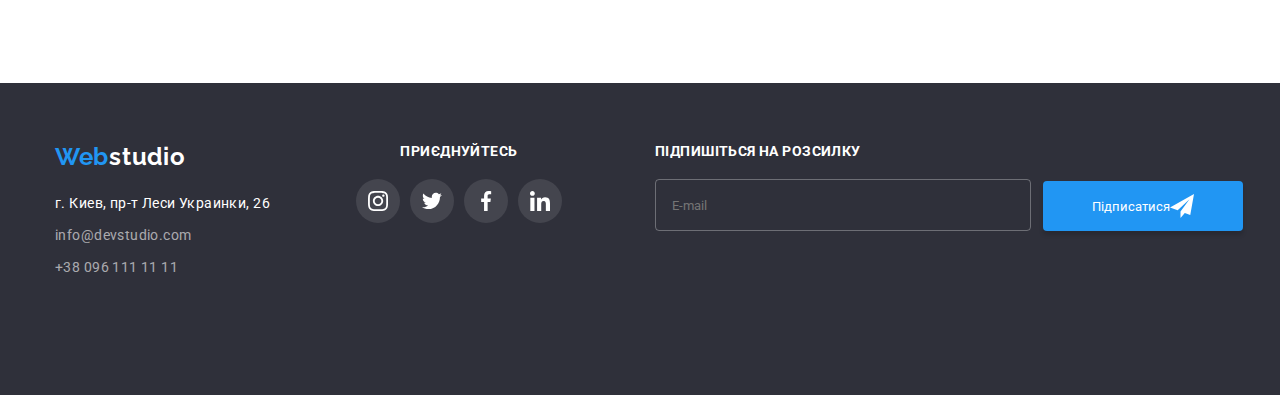
==== commit 1ca36907: "home-work-08" ====
--- a/portfolio.html
+++ b/portfolio.html
@@ -15,36 +15,45 @@
 </head>
 
 <body>
-    <header class="header">
+   <header class="header">
         <div class="header-container container">
         
             <a href="/index.html" class="header-logo">Web<span class="header-stud">studio</span></a>
            
-            <button type="button" 
-               class="menu-button is-open"
+            <button 
+               class="menu-toggle js-open-menu"
                aria-expanded="false"
-               aria-controls="menu-container"
-               data-menu-button>
+               aria-controls="mobile-menu" >
 
              <svg 
                class="button-svg"
                width="40px" 
                height="40px"
                aria-label="перемикач мобільного меню">
+                <use class="icon-cross" href="img/menu-480px.svg#menu"></use>
+               
+               
+            </svg>
+            </button>
+
+            
+            
+            <div class="menu-container js-menu-container" id="mobile-menu"    data-menu>
+                  
+              <div class="container container-menu">
+            
+                <div class="button-close">
+                <button class="menu-toggle js-close-menu" >
+                    <svg class="button-svg"
+                    width="40px" 
+                    height="40px">
+                       <use class="icon-menu" href="img/menu-480px.svg#close"></use>
+                    </svg>
                    
-                <use class="icon-menu" href="img/menu-480px.svg#close"></use>
-                <use class="icon-cross" href="img/menu-480px.svg#menu"></use>
-             </svg>
-            </button>
-
-            
-            
-            <div class="menu-container" id="menu-container" data-menu>
-                
-                
-                
-            
-                <ul class="navigaton-set list">
+                </button>
+                </div>
+
+             <ul class="navigaton-set list">
                    <li class="navigation-list"><a href="./index.html" class="siste-a navigation-link" >Студія</a></li>
                    <li class="navigation-list"><a href="./portfolio.html" class="navigation-link" >Портфоліо</a></li>
                    <li class="navigation-list"><a href="./index.html" class="navigation-link" >Контакти</a></li>
@@ -58,7 +67,7 @@
                         <a href="mailto:info@devstudio.com" class="contackts-tel contackts-tel__posht" >
                         
                            <svg class="contackts-card" width="16" height="10">
-                            <use href="./img/sprite.svg#envelope"></use>
+                            <use href="./img/sprite.svg#envelope" class="contackts-use"></use>
                            </svg>
                             info@devstudio.com 
                         
@@ -70,7 +79,7 @@
                         <a href="tel:+380961111111" class="contackts-tel ">
                         
                             <svg class="contackts-card" width="10" height="16">
-                                <use href="./img/sprite.svg#smartphone"></use>
+                                <use href="./img/sprite.svg#smartphone" class="contackts-use"></use>
                             </svg>
                             +38 096 111 11 11 
                         </a> 
@@ -88,7 +97,7 @@
 
             </div>
 
-          
+          </div>
             
         
         </div>
--- a/css/main.min.css
+++ b/css/main.min.css
@@ -1 +1 @@
-h1,h2,h3,h4,p,a{margin:0px;padding:0px;text-decoration:none}.list{list-style:none}*{margin:0px;padding:0px;font-family:"Roboto";font-style:normal}.container{padding-left:15px;padding-right:15px;margin-left:auto;margin-right:auto}@media screen and (max-width: 767px){.container{width:450px}}@media screen and (min-width: 768px){.container{width:738px}}@media screen and (min-width: 1200px){.container{width:1170px}}@media screen and (max-width: 1200px){.header-container{height:80px;margin-left:auto;margin-right:auto}}@media screen and (max-width: 767px){.header-container{height:60px;position:relative}}@media screen and (min-width: 768px){.header-container{display:-webkit-box;display:-ms-flexbox;display:flex;-webkit-box-align:center;-ms-flex-align:center;align-items:center}}@media screen and (min-width: 1200px){.header-container{height:80px}}.header{border-bottom:1px solid #ececec}.header-logo{display:-webkit-box;display:-ms-flexbox;display:flex;-webkit-box-align:center;-ms-flex-align:center;align-items:center;width:134px;height:28px;font-weight:700;font-size:24px;line-height:1.16px;letter-spacing:.03em;text-decoration:none;color:#2196f3}@media screen and (max-width: 767px){.header-logo{position:absolute;top:16px;left:15px}}.header-stud{color:#212121}.menu-container{background-color:#fff;font-size:20px}@media screen and (max-width: 767px){.menu-container{display:none;position:absolute;z-index:4;top:0;left:0;width:450px;height:756px;padding-left:15px;padding-right:15px;padding-top:40px}}.menu-container.is-open{display:block}@media screen and (min-width: 768px){.menu-container{display:-webkit-box;display:-ms-flexbox;display:flex;-webkit-box-align:center;-ms-flex-align:center;align-items:center}}@media screen and (min-width: 1200px){.menu-container{display:-webkit-box;display:-ms-flexbox;display:flex;-webkit-box-align:center;-ms-flex-align:center;align-items:center;height:80px}}@media screen and (min-width: 768px){.navigaton-set{display:-webkit-box;display:-ms-flexbox;display:flex;margin-left:88px;gap:51px}}.navigation-list{padding-top:10px;padding-bottom:10px}@media screen and (max-width: 767px){.navigation-list{width:219px;height:48px;padding-left:25px}.navigation-list:not(:last-child){margin-bottom:40px}}.navigation-link{color:#212121;font-weight:500;letter-spacing:.02em;-webkit-transition:color 250ms cubic-bezier(0.4, 0, 0.2, 1);transition:color 250ms cubic-bezier(0.4, 0, 0.2, 1)}@media screen and (max-width: 767px){.navigation-link{font-size:40px;line-height:47px}}@media screen and (min-width: 768px){.navigation-link{font-size:14px;line-height:16px}}.navigation-list:hover .navigation-link{color:#2196f3}.navigation-list:focus .navigation-link{color:#2196f3}@media screen and (max-width: 767px){.contacts-set{margin-top:300px;display:-webkit-box;display:-ms-flexbox;display:flex;-webkit-box-orient:vertical;-webkit-box-direction:reverse;-ms-flex-direction:column-reverse;flex-direction:column-reverse}}@media screen and (min-width: 768px){.contacts-set{margin-left:95px}}@media screen and (min-width: 1200px){.contacts-set{margin-left:315px;display:-webkit-box;display:-ms-flexbox;display:flex;-webkit-box-align:center;-ms-flex-align:center;align-items:center;gap:30px}}@media screen and (max-width: 767px){.contacts-list:not(:first-child){margin-bottom:32px}}@media screen and (max-width: 1199px){.contacts-list{display:-webkit-box;display:-ms-flexbox;display:flex;-webkit-box-align:baseline;-ms-flex-align:baseline;align-items:baseline}.contacts-list:first-child{margin-bottom:10px}}.contacts-list:hover .contackts-tel,.contacts-list:focus .contackts-tel{color:#2196f3}.contacts-list:hover .contackts-card use,.contacts-list:focus .contackts-card use{fill:#2196f3}.contackts-tel{font-weight:500;font-size:12px;line-height:14px;letter-spacing:.02em;color:#757575;-webkit-transition:color 250ms cubic-bezier(0.4, 0, 0.2, 1);transition:color 250ms cubic-bezier(0.4, 0, 0.2, 1)}@media screen and (max-width: 767px){.contackts-tel{font-weight:500;font-size:34px;line-height:40px;letter-spacing:.02em;color:#2196f3}}@media screen and (min-width: 1200px){.contackts-tel{display:-webkit-box;display:-ms-flexbox;display:flex;-webkit-box-align:center;-ms-flex-align:center;align-items:center}}@media screen and (max-width: 767px){.contackts-tel__posht{font-weight:500;font-size:24px;line-height:28px;letter-spacing:.02em;color:#757575}}.contackts-card use{fill:#757575;-webkit-transition:fill 250ms cubic-bezier(0.4, 0, 0.2, 1);transition:fill 250ms cubic-bezier(0.4, 0, 0.2, 1)}@media screen and (max-width: 767px){.contackts-card use{display:none}}@media screen and (min-width: 768px){.site-set{display:none}}@media screen and (max-width: 767px){.site-set{display:-webkit-box;display:-ms-flexbox;display:flex;margin-top:85px;padding-left:20px}}.site-set li{border-right:1px solid rgba(33,33,33,.2)}.site-list:first-child{list-style:none}.site-list:not(:first-child){margin-left:10px}.site-a{font-weight:500;font-size:18px;line-height:22px;letter-spacing:.02em;color:#2196f3;margin-right:10px}@media screen and (max-width: 767px){.menu-button{padding:10px;padding-right:25px;margin:0px;border:none;background-color:rgba(0,0,0,0)}}@media screen and (min-width: 768px){.menu-button{display:none}}.menu-button .icon-cross{display:none}.menu-button.is-open .icon-cross{display:block}.menu-button.is-open .icon-menu{display:none}@media screen and (max-width: 767px){.button-svg{position:absolute;top:10px;right:15px;z-index:5}}.about{min-width:480px;max-width:480px;height:400px;margin:auto;background-image:-webkit-gradient(linear, left top, left bottom, from(rgba(47, 48, 58, 0.4)), to(rgba(47, 48, 58, 0.4))),url(../img/studio/about/about-tel-1x.jpg);background-image:linear-gradient(rgba(47, 48, 58, 0.4), rgba(47, 48, 58, 0.4)),url(../img/studio/about/about-tel-1x.jpg)}@media(min-device-pixel-ratio: 2),(-webkit-min-device-pixel-ratio: 2),(min-resolution: 192dpi),(min-resolution: 2dppx){.about{background-image:-webkit-gradient(linear, left top, right top, from(rgba(47, 48, 58, 0.4)), to(rgba(47, 48, 58, 0.4))),url(../img/studio/about/about-tel-2x.jpg);background-image:linear-gradient(to right, rgba(47, 48, 58, 0.4), rgba(47, 48, 58, 0.4)),url(../img/studio/about/about-tel-2x.jpg);background-size:cover}}@media screen and (min-width: 768px){.about{min-width:768px;background-image:-webkit-gradient(linear, left top, right top, from(rgba(47, 48, 58, 0.4)), to(rgba(47, 48, 58, 0.4))),url(../img/studio/about/about-tablet-1x.jpg);background-image:linear-gradient(to right, rgba(47, 48, 58, 0.4), rgba(47, 48, 58, 0.4)),url(../img/studio/about/about-tablet-1x.jpg)}}@media screen and (min-width: 768px)and (min-device-pixel-ratio: 2),screen and (min-width: 768px)and (-webkit-min-device-pixel-ratio: 2),screen and (min-width: 768px)and (min-resolution: 192dpi),screen and (min-width: 768px)and (min-resolution: 2dppx){.about{background-image:-webkit-gradient(linear, left top, right top, from(rgba(47, 48, 58, 0.4)), to(rgba(47, 48, 58, 0.4))),url(../img/studio/about/about-tablet-2x.jpg);background-image:linear-gradient(to right, rgba(47, 48, 58, 0.4), rgba(47, 48, 58, 0.4)),url(../img/studio/about/about-tablet-2x.jpg);background-size:cover}}@media screen and (min-width: 1200px){.about{max-width:1600px;height:600px;background-image:linear-gradient to right,rgba(47,48,58,.4),rgba(47,48,58,.4),url(../img/studio/about/about-desktop-1x.jpg)}}@media screen and (min-width: 1200px)and (min-device-pixel-ratio: 2),screen and (min-width: 1200px)and (-webkit-min-device-pixel-ratio: 2),screen and (min-width: 1200px)and (min-resolution: 192dpi),screen and (min-width: 1200px)and (min-resolution: 2dppx){.about{background-image:-webkit-gradient(linear, left top, right top, from(rgba(47, 48, 58, 0.4)), to(rgba(47, 48, 58, 0.4))),url(../img/studio/about/about-desktop-2x.jpg);background-image:linear-gradient(to right, rgba(47, 48, 58, 0.4), rgba(47, 48, 58, 0.4)),url(../img/studio/about/about-desktop-2x.jpg);background-size:cover}}.about-titel{width:360px;height:84px;margin-left:auto;margin-right:auto;padding-top:118px;font-weight:900;font-size:26px;line-height:42px;text-align:center;letter-spacing:.06em;text-transform:uppercase;color:#fff}@media screen and (min-width: 1200px){.about-titel{width:696px;height:120px;padding-top:200px;font-size:44px;line-height:60px}}.about-btn{width:200px;height:50px;background-color:#2196f3;color:#fff;-webkit-box-shadow:0px 4px 4px rgba(0,0,0,.15);box-shadow:0px 4px 4px rgba(0,0,0,.15);border-radius:4px;border:none;cursor:pointer;-webkit-transition:background-color 250ms cubic-bezier(0.4, 0, 0.2, 1);transition:background-color 250ms cubic-bezier(0.4, 0, 0.2, 1)}@media screen and (max-width: 767px){.about-btn{margin-left:125px;margin-right:125px;margin-top:30px}}@media screen and (min-width: 768px){.about-btn{margin-left:269px;margin-right:269px;margin-top:40px}}@media screen and (min-width: 1200px){.about-btn{width:216px;margin-left:485px;margin-right:485px;margin-top:40px}}.about-btn:hover button,.about-btn:focus button{background-color:#2196f3}.backdrop{display:block}.backdrop.is-hidden{display:none}.is-hiden{opacity:0;pointer-events:none}.backdrop{position:fixed;top:0;left:0;width:100%;height:100%;background-color:rgba(0,0,0,.2);opacity:1;z-index:4}.modal{position:absolute;top:50%;left:50%;background-color:#fff;-webkit-transform:translate(-50%, -50%);transform:translate(-50%, -50%);-webkit-box-shadow:0px 1px 3px rgba(0,0,0,.12),0px 1px 1px rgba(0,0,0,.14),0px 2px 1px rgba(0,0,0,.2);box-shadow:0px 1px 3px rgba(0,0,0,.12),0px 1px 1px rgba(0,0,0,.14),0px 2px 1px rgba(0,0,0,.2);border-radius:4px}@media screen and (max-width: 1199px){.modal{width:450px;height:609px}}@media screen and (min-width: 1200px){.modal{width:528;height:581px}}.modal-btn{position:absolute;display:-webkit-box;display:-ms-flexbox;display:flex;-webkit-box-align:center;-ms-flex-align:center;align-items:center;-webkit-box-pack:center;-ms-flex-pack:center;justify-content:center;width:30px;height:30px;top:10px;right:10px;border-radius:50%;border:1px solid rgba(0,0,0,.1);background-color:#fff;z-index:1;cursor:pointer}.modal-svg{position:absolute;width:18px;height:18px;fill:#000;-webkit-transition:fill 250ms cubic-bezier(0.4, 0, 0.2, 1);transition:fill 250ms cubic-bezier(0.4, 0, 0.2, 1)}@media screen and (min-width: 1200px){.send{width:528px;height:581px}}.send-p{margin-left:auto;margin-right:auto;padding-top:40px;width:370px;height:60px;font-weight:700;font-size:20px;line-height:30px;text-align:center;letter-spacing:.03em;color:#212121}@media screen and (min-width: 1200px){.send-p{width:448px;height:23px;line-height:23px}}.send-input{position:relative;margin-left:40px;margin-right:40px}@media screen and (min-width: 1200px){.send-input{width:448px}}.send-box{display:-webkit-box;display:-ms-flexbox;display:flex;-webkit-box-orient:vertical;-webkit-box-direction:normal;-ms-flex-direction:column;flex-direction:column;position:relative;margin-top:10px}.send-box label{font-weight:400;font-size:12px;line-height:14px;letter-spacing:.01em;color:#757575;margin-bottom:4px}.send-field{width:328px;height:40px;border:1px solid rgba(33,33,33,.2);border-radius:4px;padding-left:42px}@media screen and (min-width: 1200px){.send-field{width:406px}}.send-svg{position:absolute;top:38px;left:14px;-webkit-transform:translateY(-50%);transform:translateY(-50%);width:18px;height:18px}.textarea-text{font-weight:400;font-size:12px;line-height:14px;letter-spacing:.01em;color:#757575;margin-top:10px;margin-bottom:4px}.send-textarea{-webkit-box-sizing:border-box;box-sizing:border-box;width:370px;height:120px;border:1px solid rgba(33,33,33,.2);border-radius:4px;resize:none;padding-left:16px;padding-top:10px}@media screen and (min-width: 1200px){.send-textarea{width:448px}}.send-check{display:-webkit-box;display:-ms-flexbox;display:flex;-webkit-box-pack:start;-ms-flex-pack:start;justify-content:flex-start;-webkit-box-align:center;-ms-flex-align:center;align-items:center;margin-top:20px;margin-left:12px;gap:10px;font-weight:400;font-size:14px;line-height:24px;letter-spacing:.03em;color:#757575}@media screen and (min-width: 1200px){.send-check{margin-left:40px}}.send-check__a{color:#2196f3;text-decoration:underline}.send-btn{margin-left:125px;margin-right:125px;margin-top:30px;background:#188ce8;-webkit-box-shadow:0px 4px 4px rgba(0,0,0,.15);box-shadow:0px 4px 4px rgba(0,0,0,.15);border-radius:4px;color:#fff;width:200px;height:50px;border:none}.visually-hidden{display:none}@media screen and (min-width: 768px){.qualities-me{display:-webkit-box;display:-ms-flexbox;display:flex;-ms-flex-wrap:wrap;flex-wrap:wrap;margin:-15px;margin-top:60px}}@media screen and (min-width: 1200px){.qualities-me{display:-webkit-box;display:-ms-flexbox;display:flex;margin:-15px;margin-top:94px}}@media screen and (max-width: 767px){.qualities-list:first-child{margin-top:60px}}@media screen and (min-width: 768px){.qualities-list{width:354px;margin:15px}}@media screen and (min-width: 1200px){.qualities-list{width:270px}}.qualities-block{background:#f5f4fa;border-radius:4px;width:450px;height:120px;display:-webkit-box;display:-ms-flexbox;display:flex;-webkit-box-pack:center;-ms-flex-pack:center;justify-content:center;-webkit-box-align:center;-ms-flex-align:center;align-items:center}@media screen and (min-width: 768px){.qualities-block{width:354px}}@media screen and (min-width: 1200px){.qualities-block{width:270px}}.qualities-titel{font-weight:700;font-size:14px;line-height:16px;letter-spacing:.03em;text-transform:uppercase;color:#212121;margin-top:30px}@media screen and (max-width: 767px){.qualities-titel{text-align:center}}.qualities-text{font-weight:400;font-size:14px;line-height:24px;letter-spacing:.03em;color:#757575;margin-top:10px;margin-bottom:30px}@media screen and (max-width: 1199px){.work{display:none}}.work-titel{font-weight:700;font-size:36px;line-height:42px;text-align:center;letter-spacing:.03em;color:#212121;margin-top:118px;margin-bottom:50px}.work-list{display:-webkit-box;display:-ms-flexbox;display:flex;margin-bottom:94px}.work-block{position:relative}.work-block:not(:first-child){margin-left:30px}.work-set{position:relative}.work-set_text{display:-webkit-box;display:-ms-flexbox;display:flex;-webkit-box-pack:center;-ms-flex-pack:center;justify-content:center;-webkit-box-align:center;-ms-flex-align:center;align-items:center;position:absolute;bottom:4px;width:370px;height:70px;background-color:rgba(47,48,58,.8);font-weight:700;font-size:14px;line-height:16px;text-align:center;letter-spacing:.03em;text-transform:uppercase;color:#fff}.team{background-color:#f5f4fa}@media screen and (max-width: 767px){.team{min-height:2761px;max-width:767px;min-width:480px;margin:auto}}@media screen and (min-width: 1200px){.team{height:708px}}@media screen and (max-width: 767px){.team-titel{padding-bottom:30px;padding-top:60px;text-align:center}}@media screen and (min-width: 768px){.team-titel{text-align:center;padding-top:60px;padding-bottom:30px}}@media screen and (min-width: 1200px){.team-titel{text-align:center;padding-top:60px}}@media screen and (min-width: 768px){.team-lid{display:-webkit-box;display:-ms-flexbox;display:flex;-ms-flex-wrap:wrap;flex-wrap:wrap;margin:-15px}}.team-cart{background-color:#fff;-webkit-box-shadow:0px 1px 3px rgba(0,0,0,.12),0px 1px 1px rgba(0,0,0,.14),0px 2px 1px rgba(0,0,0,.2);box-shadow:0px 1px 3px rgba(0,0,0,.12),0px 1px 1px rgba(0,0,0,.14),0px 2px 1px rgba(0,0,0,.2);border-radius:0px 0px 4px 4px;margin-bottom:30px;width:450px;height:622px}@media screen and (min-width: 768px){.team-cart{width:354px;height:536px;margin:15px}}@media screen and (min-width: 1200px){.team-cart{width:270px;height:428px}}.team-men{text-align:center;padding-top:30px;font-weight:500;font-size:16px;line-height:19px;letter-spacing:.03em;color:#212121}.team-text{padding-top:10px;font-style:normal;font-weight:400;font-size:16px;line-height:19px;text-align:center;letter-spacing:.03em;color:#757575}.social{display:-webkit-box;display:-ms-flexbox;display:flex;-webkit-box-align:baseline;-ms-flex-align:baseline;align-items:baseline;-webkit-box-pack:center;-ms-flex-pack:center;justify-content:center;padding-top:15px;gap:10px}.social-list{display:-webkit-box;display:-ms-flexbox;display:flex;-webkit-box-pack:center;-ms-flex-pack:center;justify-content:center;-webkit-box-align:center;-ms-flex-align:center;align-items:center;width:44px;height:44px;border-radius:50%}.social-site{display:-webkit-box;display:-ms-flexbox;display:flex;-webkit-box-pack:center;-ms-flex-pack:center;justify-content:center}.social-svg{fill:#afb1b8}@media screen and (max-width: 767px){.client{height:519px;padding-top:60px}}@media screen and (min-width: 768px){.client{height:397px;padding-top:60px}}@media screen and (min-width: 1200px){.client{height:372px;padding-top:94px}}.client-p{font-weight:700;font-size:36px;line-height:42px;text-align:center;letter-spacing:.03em;color:#212121}@media screen and (max-width: 1199px){.client-p{margin-bottom:30px}}@media screen and (min-width: 1200px){.client-p{margin-bottom:50px}}.company{display:-webkit-box;display:-ms-flexbox;display:flex}@media screen and (max-width: 767px){.company{margin:-15px}}@media screen and (max-width: 1199px){.company{margin:-15px;-ms-flex-wrap:wrap;flex-wrap:wrap}}.company-li{display:-webkit-box;display:-ms-flexbox;display:flex;-webkit-box-pack:center;-ms-flex-pack:center;justify-content:center;-webkit-box-align:center;-ms-flex-align:center;align-items:center;width:208px;height:92px;border:1px solid #afb1b8;border-radius:4px}@media screen and (max-width: 767px){.company-li{margin:15px}}@media screen and (min-width: 768px){.company-li{width:224px;height:92px;margin:15px}}@media screen and (min-width: 1200px){.company-li{width:170px;height:92px}.company-li:not(:last-child){margin-right:30px}}.company-svg{fill:#afb1b8}.porfolio-list{display:-webkit-box;display:-ms-flexbox;display:flex;margin-top:60px;gap:8px}@media screen and (max-width: 767px){.porfolio-list{-ms-flex-wrap:wrap;flex-wrap:wrap}}@media screen and (min-width: 768px){.porfolio-list{-webkit-box-pack:center;-ms-flex-pack:center;justify-content:center;margin-bottom:30px}}.porfolio-btn{padding:6px 22px;background-color:#f5f4fa;border-radius:4px;border:none;font-weight:500;font-size:16px;line-height:26px;text-align:center;letter-spacing:.03em;color:#212121;-webkit-transition:background-color 250ms cubic-bezier(0.4, 0, 0.2, 1);transition:background-color 250ms cubic-bezier(0.4, 0, 0.2, 1);-webkit-transition:color 250ms cubic-bezier(0.4, 0, 0.2, 1);transition:color 250ms cubic-bezier(0.4, 0, 0.2, 1)}.porfolio-btn:first-child{padding:6px 25px}.porfolio-link:hover .porfolio-btn,.porfolio-link:focus .porfolio-btn{background-color:#2196f3;color:#fff}@media screen and (min-width: 768px){.hero{display:-webkit-box;display:-ms-flexbox;display:flex;-ms-flex-wrap:wrap;flex-wrap:wrap;-webkit-box-pack:justify;-ms-flex-pack:justify;justify-content:space-between}}@media screen and (max-width: 767px){.hero-child:not(:last-child){margin-bottom:30px}.hero-child:last-child{margin-bottom:60px}.hero-child:first-child{margin-top:30px}}@media screen and (min-width: 768px){.hero-child{max-width:354px;height:440px}.hero-child:not(:last-child){margin-bottom:30px}.hero-child:last-child{margin-bottom:60px}}@media screen and (min-width: 1200px){.hero-child{max-width:370px}.hero-child:last-child{margin-bottom:94px}}.hero-site{position:relative;-webkit-transition:-webkit-box-shadow 250ms cubic-bezier(0.4, 0, 0.2, 1);transition:-webkit-box-shadow 250ms cubic-bezier(0.4, 0, 0.2, 1);transition:box-shadow 250ms cubic-bezier(0.4, 0, 0.2, 1);transition:box-shadow 250ms cubic-bezier(0.4, 0, 0.2, 1), -webkit-box-shadow 250ms cubic-bezier(0.4, 0, 0.2, 1)}.hero-cart{overflow:hidden;position:relative}.hero-cart::after{z-index:0;opacity:0;position:absolute;-webkit-transform:translateY(100%);transform:translateY(100%);content:"";left:0;top:0;width:100%;height:294px;background:rgba(33,150,243,.9);-webkit-transition:opacity 250ms cubic-bezier(0.4, 0, 0.2, 1),-webkit-transform 250ms cubic-bezier(0.4, 0, 0.2, 1);transition:opacity 250ms cubic-bezier(0.4, 0, 0.2, 1),-webkit-transform 250ms cubic-bezier(0.4, 0, 0.2, 1);transition:opacity 250ms cubic-bezier(0.4, 0, 0.2, 1),transform 250ms cubic-bezier(0.4, 0, 0.2, 1);transition:opacity 250ms cubic-bezier(0.4, 0, 0.2, 1),transform 250ms cubic-bezier(0.4, 0, 0.2, 1),-webkit-transform 250ms cubic-bezier(0.4, 0, 0.2, 1)}@media screen and (min-width: 768px){.hero-cart::after{max-width:354px}}@media screen and (min-width: 1200px){.hero-cart::after{max-width:370px}}.hero-p{position:absolute;padding:63px 24px;z-index:1;opacity:0;-webkit-transform:translateY(100%);transform:translateY(100%);font-weight:400;font-size:18px;line-height:28px;letter-spacing:.03em;color:#fff;-webkit-transition:opacity 250ms cubic-bezier(0.4, 0, 0.2, 1),-webkit-transform 250ms cubic-bezier(0.4, 0, 0.2, 1);transition:opacity 250ms cubic-bezier(0.4, 0, 0.2, 1),-webkit-transform 250ms cubic-bezier(0.4, 0, 0.2, 1);transition:opacity 250ms cubic-bezier(0.4, 0, 0.2, 1),transform 250ms cubic-bezier(0.4, 0, 0.2, 1);transition:opacity 250ms cubic-bezier(0.4, 0, 0.2, 1),transform 250ms cubic-bezier(0.4, 0, 0.2, 1),-webkit-transform 250ms cubic-bezier(0.4, 0, 0.2, 1)}.hero-site:focus .hero-p,.hero-site:hover .hero-p{-webkit-transform:translateY(0);transform:translateY(0);opacity:1}.hero-site:focus .hero-cart::after,.hero-site:hover .hero-cart::after{-webkit-transform:translateY(0);transform:translateY(0);opacity:1}.hero-site{display:block}@media screen and (min-width: 768px){.hero-site{height:440px}}.hero-site:hover,.hero-site:focus{-webkit-box-shadow:0px 1px 1px rgba(0,0,0,.12),0px 4px 4px rgba(0,0,0,.06),1px 4px 6px rgba(0,0,0,.16);box-shadow:0px 1px 1px rgba(0,0,0,.12),0px 4px 4px rgba(0,0,0,.06),1px 4px 6px rgba(0,0,0,.16)}.hero-block{padding:20px 20px;border:1px solid #eee;border-top:none}@media screen and (min-width: 768px){.hero-block{height:106px}}.hero-titel{text-align:initial;font-weight:700;font-size:18px;line-height:2;letter-spacing:.06em;color:#212121}.hero-text{text-align:initial;font-weight:400;font-size:16px;line-height:1.8;letter-spacing:.03em;color:#212121}.footer{background-color:#2f303a}@media screen and (max-width: 767px){.footer{padding-top:60px;height:603px;min-width:480px;max-width:767px}}@media screen and (min-width: 768px){.footer{padding-top:60px;height:463px}}@media screen and (min-width: 1200px){.footer{height:252px}}@media screen and (min-width: 1200px){.container-flex{display:-webkit-box;display:-ms-flexbox;display:flex}}@media screen and (min-width: 768px){.tablet{display:-webkit-box;display:-ms-flexbox;display:flex;-ms-flex-pack:distribute;justify-content:space-around}}@media screen and (min-width: 1200px){.tablet{gap:70px}}.fhirst{display:-webkit-box;display:-ms-flexbox;display:flex;-webkit-box-orient:vertical;-webkit-box-direction:normal;-ms-flex-direction:column;flex-direction:column}@media screen and (max-width: 1199px){.fhirst{-webkit-box-pack:center;-ms-flex-pack:center;justify-content:center;-webkit-box-align:center;-ms-flex-align:center;align-items:center}}.fhirst-logo{font-family:"Raleway";font-style:normal;font-weight:700;font-size:24px;line-height:28px;letter-spacing:.03em;color:#2196f3;margin-bottom:20px}@media screen and (min-width: 1200px){.fhirst-adres{width:231px}}.fhirst-logo__colour{font-family:"Raleway";font-style:normal;color:#fff}.fhirst-titel{display:-webkit-box;display:-ms-flexbox;display:flex;-webkit-box-orient:vertical;-webkit-box-direction:normal;-ms-flex-direction:column;flex-direction:column}@media screen and (max-width: 1199px){.fhirst-titel{-webkit-box-align:center;-ms-flex-align:center;align-items:center}}.fhirst-li:not(:last-child){margin-bottom:8px}.fhirst-location{font-weight:400;font-size:14px;line-height:24px;text-align:center;letter-spacing:.03em;color:#fff}.fhirst-contackt{font-weight:400;font-size:14px;line-height:24px;text-align:center;letter-spacing:.03em;color:rgba(255,255,255,.6)}.second{display:-webkit-box;display:-ms-flexbox;display:flex;-webkit-box-orient:vertical;-webkit-box-direction:normal;-ms-flex-direction:column;flex-direction:column;-webkit-box-align:center;-ms-flex-align:center;align-items:center}@media screen and (max-width: 767px){.second{margin-top:60px}}.second-titel{font-weight:700;font-size:14px;line-height:16px;text-align:center;letter-spacing:.03em;text-transform:uppercase;color:#fff;margin-bottom:20px}.second-list{display:-webkit-box;display:-ms-flexbox;display:flex;gap:10px}.second-set{display:-webkit-box;display:-ms-flexbox;display:flex;-webkit-box-pack:center;-ms-flex-pack:center;justify-content:center;-webkit-box-align:center;-ms-flex-align:center;align-items:center;width:44px;height:44px;border-radius:50%;background-color:rgba(255,255,255,.1)}.second-site{display:-webkit-box;display:-ms-flexbox;display:flex;-webkit-box-pack:center;-ms-flex-pack:center;justify-content:center}.second-icon{fill:#fff}@media screen and (min-width: 1200px){.third{margin-left:93px}}.third-form{display:-webkit-box;display:-ms-flexbox;display:flex;-webkit-box-pack:center;-ms-flex-pack:center;justify-content:center}@media screen and (max-width: 1199px){.third-form{-webkit-box-orient:vertical;-webkit-box-direction:normal;-ms-flex-direction:column;flex-direction:column;-webkit-box-align:center;-ms-flex-align:center;align-items:center;-ms-flex-wrap:wrap;flex-wrap:wrap;margin-top:60px}}@media screen and (max-width: 767px){.third-follow{margin-top:60px;display:-webkit-box;display:-ms-flexbox;display:flex;-ms-flex-wrap:wrap;flex-wrap:wrap;-webkit-box-pack:center;-ms-flex-pack:center;justify-content:center}}@media screen and (min-width: 768px){.third-follow{display:-webkit-box;display:-ms-flexbox;display:flex;-ms-flex-wrap:wrap;flex-wrap:wrap;-webkit-box-orient:vertical;-webkit-box-direction:normal;-ms-flex-direction:column;flex-direction:column;-webkit-box-align:center;-ms-flex-align:center;align-items:center}}@media screen and (min-width: 1200px){.third-follow{-webkit-box-align:start;-ms-flex-align:start;align-items:flex-start}}.third-follow label{font-weight:700;font-size:14px;line-height:16px;letter-spacing:.03em;text-transform:uppercase;color:#fff}.third-input{background-color:rgba(0,0,0,0);border:1px solid rgba(255,255,255,.3);border-radius:4px;padding-left:16px;margin-top:20px}@media screen and (max-width: 1199px){.third-input{width:450px;height:50px}}@media screen and (min-width: 1200px){.third-input{width:358px;height:50px}}@media screen and (min-width: 1200px){.third-subscribe{display:-webkit-box;display:-ms-flexbox;display:flex;-webkit-box-align:end;-ms-flex-align:end;align-items:flex-end;margin-left:12px}}.third-btn{display:-webkit-box;display:-ms-flexbox;display:flex;-webkit-box-pack:center;-ms-flex-pack:center;justify-content:center;-webkit-box-align:center;-ms-flex-align:center;align-items:center;width:200px;height:50px;background:#2196f3;-webkit-box-shadow:0px 4px 4px rgba(0,0,0,.15);box-shadow:0px 4px 4px rgba(0,0,0,.15);border-radius:4px;color:#fff;border:none}@media screen and (max-width: 1199px){.third-btn{gap:12px;margin-top:30px}}/*# sourceMappingURL=main.min.css.map */+h1,h2,h3,h4,p,a{margin:0px;padding:0px;text-decoration:none}.list{list-style:none}*{margin:0px;padding:0px;font-family:"Roboto";font-style:normal}.container{padding-left:15px;padding-right:15px;margin-left:auto;margin-right:auto}@media screen and (max-width: 767px){.container{width:450px}}@media screen and (min-width: 768px){.container{width:738px}}@media screen and (min-width: 1200px){.container{width:1170px}}@media screen and (max-width: 1199px){.header-container{height:80px;margin-left:auto;margin-right:auto}}@media screen and (max-width: 767px){.header-container{height:60px;position:relative;display:-webkit-box;display:-ms-flexbox;display:flex;-webkit-box-pack:end;-ms-flex-pack:end;justify-content:flex-end}}@media screen and (min-width: 768px){.header-container{display:-webkit-box;display:-ms-flexbox;display:flex;-webkit-box-align:center;-ms-flex-align:center;align-items:center}}@media screen and (min-width: 1200px){.header-container{height:80px}}@media screen and (min-width: 768px){.container-menu{display:-webkit-box;display:-ms-flexbox;display:flex}}.header{border-bottom:1px solid #ececec}.header-logo{display:-webkit-box;display:-ms-flexbox;display:flex;-webkit-box-align:center;-ms-flex-align:center;align-items:center;width:134px;height:28px;font-weight:700;font-size:24px;line-height:1.16px;letter-spacing:.03em;text-decoration:none;color:#2196f3}@media screen and (max-width: 767px){.header-logo{position:absolute;top:16px;left:15px}}.header-stud{color:#212121}.menu-container{background-color:#fff;font-size:20px}@media screen and (max-width: 767px){.menu-container{display:none;position:absolute;position:fixed;z-index:4;top:0;left:0;width:100vw;height:100%;padding-left:15px;padding-right:15px}}.menu-container.is-open{display:block}@media screen and (min-width: 768px){.menu-container{display:-webkit-box;display:-ms-flexbox;display:flex;-webkit-box-align:center;-ms-flex-align:center;align-items:center}}@media screen and (min-width: 1200px){.menu-container{display:-webkit-box;display:-ms-flexbox;display:flex;-webkit-box-align:center;-ms-flex-align:center;align-items:center;height:80px}}@media screen and (min-width: 768px){.navigaton-set{display:-webkit-box;display:-ms-flexbox;display:flex;margin-left:88px;gap:51px}}.navigation-list{padding-top:10px;padding-bottom:10px}@media screen and (max-width: 767px){.navigation-list{width:219px;height:48px;padding-left:25px}.navigation-list:not(:last-child){margin-bottom:40px}}.navigation-link{color:#212121;font-weight:500;letter-spacing:.02em;-webkit-transition:color 250ms cubic-bezier(0.4, 0, 0.2, 1);transition:color 250ms cubic-bezier(0.4, 0, 0.2, 1)}@media screen and (max-width: 767px){.navigation-link{font-size:40px;line-height:47px}}@media screen and (min-width: 768px){.navigation-link{font-size:14px;line-height:16px}}.navigation-list:hover .navigation-link{color:#2196f3}.navigation-link:focus{color:#2196f3}@media screen and (max-width: 767px){.contacts-set{margin-top:300px;display:-webkit-box;display:-ms-flexbox;display:flex;-webkit-box-orient:vertical;-webkit-box-direction:reverse;-ms-flex-direction:column-reverse;flex-direction:column-reverse}}@media screen and (min-width: 768px){.contacts-set{margin-left:95px}}@media screen and (min-width: 1200px){.contacts-set{margin-left:315px;display:-webkit-box;display:-ms-flexbox;display:flex;-webkit-box-align:center;-ms-flex-align:center;align-items:center;gap:30px}}@media screen and (max-width: 767px){.contacts-list:not(:first-child){margin-bottom:32px}}@media screen and (max-width: 1199px){.contacts-list{display:-webkit-box;display:-ms-flexbox;display:flex;-webkit-box-align:baseline;-ms-flex-align:baseline;align-items:baseline}.contacts-list:first-child{margin-bottom:10px}}.contacts-list:hover .contackts-tel{color:#2196f3}.contackts-tel:focus{color:#2196f3}.contacts-list:hover .contackts-use{fill:#2196f3}.contackts-tel:focus .contackts-use{fill:#2196f3}.contackts-tel{font-weight:500;font-size:12px;line-height:14px;letter-spacing:.02em;color:#757575;-webkit-transition:color 250ms cubic-bezier(0.4, 0, 0.2, 1);transition:color 250ms cubic-bezier(0.4, 0, 0.2, 1)}@media screen and (max-width: 767px){.contackts-tel{font-weight:500;font-size:34px;line-height:40px;letter-spacing:.02em;color:#2196f3}}@media screen and (min-width: 1200px){.contackts-tel{display:-webkit-box;display:-ms-flexbox;display:flex;-webkit-box-align:center;-ms-flex-align:center;align-items:center}}@media screen and (max-width: 767px){.contackts-tel__posht{font-weight:500;font-size:24px;line-height:28px;letter-spacing:.02em;color:#757575}}.contackts-use{fill:#757575;-webkit-transition:fill 250ms cubic-bezier(0.4, 0, 0.2, 1);transition:fill 250ms cubic-bezier(0.4, 0, 0.2, 1)}@media screen and (max-width: 767px){.contackts-use{display:none}}@media screen and (min-width: 768px){.site-set{display:none}}@media screen and (max-width: 767px){.site-set{display:-webkit-box;display:-ms-flexbox;display:flex;margin-top:64px;padding-left:20px}}.site-set li{border-right:1px solid rgba(33,33,33,.2)}.site-list:first-child{list-style:none}.site-list:not(:first-child){margin-left:10px}.site-a{font-weight:500;font-size:18px;line-height:22px;letter-spacing:.02em;color:#2196f3;margin-right:10px}@media screen and (max-width: 767px){.menu-toggle{padding:10px;padding-right:25px;margin:0px;border:none;background-color:rgba(0,0,0,0)}}@media screen and (min-width: 768px){.menu-toggle{display:none}}.button-close{display:-webkit-box;display:-ms-flexbox;display:flex;-webkit-box-pack:end;-ms-flex-pack:end;justify-content:flex-end}@media screen and (min-width: 768px){.button-close{display:none}}.about{min-width:480px;max-width:480px;height:400px;margin:auto;background-image:-webkit-gradient(linear, left top, left bottom, from(rgba(47, 48, 58, 0.4)), to(rgba(47, 48, 58, 0.4))),url(../img/studio/about/about-tel-1x.jpg);background-image:linear-gradient(rgba(47, 48, 58, 0.4), rgba(47, 48, 58, 0.4)),url(../img/studio/about/about-tel-1x.jpg)}@media(min-device-pixel-ratio: 2),(-webkit-min-device-pixel-ratio: 2),(min-resolution: 192dpi),(min-resolution: 2dppx){.about{background-image:-webkit-gradient(linear, left top, right top, from(rgba(47, 48, 58, 0.4)), to(rgba(47, 48, 58, 0.4))),url(../img/studio/about/about-tel-2x.jpg);background-image:linear-gradient(to right, rgba(47, 48, 58, 0.4), rgba(47, 48, 58, 0.4)),url(../img/studio/about/about-tel-2x.jpg);background-size:cover}}@media screen and (min-width: 768px){.about{min-width:768px;background-image:-webkit-gradient(linear, left top, right top, from(rgba(47, 48, 58, 0.4)), to(rgba(47, 48, 58, 0.4))),url(../img/studio/about/about-tablet-1x.jpg);background-image:linear-gradient(to right, rgba(47, 48, 58, 0.4), rgba(47, 48, 58, 0.4)),url(../img/studio/about/about-tablet-1x.jpg)}}@media screen and (min-width: 768px)and (min-device-pixel-ratio: 2),screen and (min-width: 768px)and (-webkit-min-device-pixel-ratio: 2),screen and (min-width: 768px)and (min-resolution: 192dpi),screen and (min-width: 768px)and (min-resolution: 2dppx){.about{background-image:-webkit-gradient(linear, left top, right top, from(rgba(47, 48, 58, 0.4)), to(rgba(47, 48, 58, 0.4))),url(../img/studio/about/about-tablet-2x.jpg);background-image:linear-gradient(to right, rgba(47, 48, 58, 0.4), rgba(47, 48, 58, 0.4)),url(../img/studio/about/about-tablet-2x.jpg);background-size:cover}}@media screen and (min-width: 1200px){.about{max-width:1600px;height:600px;background-image:linear-gradient to right,rgba(47,48,58,.4),rgba(47,48,58,.4),url(../img/studio/about/about-desktop-1x.jpg)}}@media screen and (min-width: 1200px)and (min-device-pixel-ratio: 2),screen and (min-width: 1200px)and (-webkit-min-device-pixel-ratio: 2),screen and (min-width: 1200px)and (min-resolution: 192dpi),screen and (min-width: 1200px)and (min-resolution: 2dppx){.about{background-image:-webkit-gradient(linear, left top, right top, from(rgba(47, 48, 58, 0.4)), to(rgba(47, 48, 58, 0.4))),url(../img/studio/about/about-desktop-2x.jpg);background-image:linear-gradient(to right, rgba(47, 48, 58, 0.4), rgba(47, 48, 58, 0.4)),url(../img/studio/about/about-desktop-2x.jpg);background-size:cover}}.about-titel{width:360px;height:84px;margin-left:auto;margin-right:auto;padding-top:118px;font-weight:900;font-size:26px;line-height:42px;text-align:center;letter-spacing:.06em;text-transform:uppercase;color:#fff}@media screen and (min-width: 1200px){.about-titel{width:696px;height:120px;padding-top:200px;font-size:44px;line-height:60px}}.about-btn{width:200px;height:50px;background-color:#2196f3;color:#fff;-webkit-box-shadow:0px 4px 4px rgba(0,0,0,.15);box-shadow:0px 4px 4px rgba(0,0,0,.15);border-radius:4px;border:none;cursor:pointer;-webkit-transition:background-color 250ms cubic-bezier(0.4, 0, 0.2, 1);transition:background-color 250ms cubic-bezier(0.4, 0, 0.2, 1)}@media screen and (max-width: 767px){.about-btn{margin-left:125px;margin-right:125px;margin-top:30px}}@media screen and (min-width: 768px){.about-btn{margin-left:269px;margin-right:269px;margin-top:40px}}@media screen and (min-width: 1200px){.about-btn{width:216px;margin-left:485px;margin-right:485px;margin-top:40px}}.about-btn:hover,.about-btn:focus{background-color:#2196f3}.backdrop{display:block}.backdrop.is-hidden{display:none}.is-hiden{opacity:0;pointer-events:none}.backdrop{position:fixed;top:0;left:0;width:100%;height:100%;background-color:rgba(0,0,0,.2);opacity:1;z-index:4}.modal{position:absolute;top:50%;left:50%;background-color:#fff;-webkit-transform:translate(-50%, -50%);transform:translate(-50%, -50%);-webkit-box-shadow:0px 1px 3px rgba(0,0,0,.12),0px 1px 1px rgba(0,0,0,.14),0px 2px 1px rgba(0,0,0,.2);box-shadow:0px 1px 3px rgba(0,0,0,.12),0px 1px 1px rgba(0,0,0,.14),0px 2px 1px rgba(0,0,0,.2);border-radius:4px}@media screen and (max-width: 1199px){.modal{width:450px;height:609px}}@media screen and (min-width: 1200px){.modal{width:528;height:581px}}.modal-btn{position:absolute;display:-webkit-box;display:-ms-flexbox;display:flex;-webkit-box-align:center;-ms-flex-align:center;align-items:center;-webkit-box-pack:center;-ms-flex-pack:center;justify-content:center;width:30px;height:30px;top:10px;right:10px;border-radius:50%;border:1px solid rgba(0,0,0,.1);background-color:#fff;z-index:1;cursor:pointer}.modal-svg{position:absolute;width:18px;height:18px;fill:#000;-webkit-transition:fill 250ms cubic-bezier(0.4, 0, 0.2, 1);transition:fill 250ms cubic-bezier(0.4, 0, 0.2, 1)}@media screen and (min-width: 1200px){.send{width:528px;height:581px}}.send-p{margin-left:auto;margin-right:auto;padding-top:40px;width:370px;height:60px;font-weight:700;font-size:20px;line-height:30px;text-align:center;letter-spacing:.03em;color:#212121}@media screen and (min-width: 1200px){.send-p{width:448px;height:23px;line-height:23px}}.send-input{position:relative;margin-left:40px;margin-right:40px}@media screen and (min-width: 1200px){.send-input{width:448px}}.send-box{display:-webkit-box;display:-ms-flexbox;display:flex;-webkit-box-orient:vertical;-webkit-box-direction:normal;-ms-flex-direction:column;flex-direction:column;position:relative;margin-top:10px}.send-box label{font-weight:400;font-size:12px;line-height:14px;letter-spacing:.01em;color:#757575;margin-bottom:4px}.send-field{width:328px;height:40px;border:1px solid rgba(33,33,33,.2);border-radius:4px;padding-left:42px}@media screen and (min-width: 1200px){.send-field{width:406px}}.send-svg{position:absolute;top:38px;left:14px;-webkit-transform:translateY(-50%);transform:translateY(-50%);width:18px;height:18px}.textarea-text{font-weight:400;font-size:12px;line-height:14px;letter-spacing:.01em;color:#757575;margin-top:10px;margin-bottom:4px}.send-textarea{-webkit-box-sizing:border-box;box-sizing:border-box;width:370px;height:120px;border:1px solid rgba(33,33,33,.2);border-radius:4px;resize:none;padding-left:16px;padding-top:10px}@media screen and (min-width: 1200px){.send-textarea{width:448px}}.send-check{display:-webkit-box;display:-ms-flexbox;display:flex;-webkit-box-pack:start;-ms-flex-pack:start;justify-content:flex-start;-webkit-box-align:center;-ms-flex-align:center;align-items:center;margin-top:20px;margin-left:12px;gap:10px;font-weight:400;font-size:14px;line-height:24px;letter-spacing:.03em;color:#757575}@media screen and (min-width: 1200px){.send-check{margin-left:40px}}.send-check__a{color:#2196f3;text-decoration:underline}.send-btn{margin-left:125px;margin-right:125px;margin-top:30px;background:#188ce8;-webkit-box-shadow:0px 4px 4px rgba(0,0,0,.15);box-shadow:0px 4px 4px rgba(0,0,0,.15);border-radius:4px;color:#fff;width:200px;height:50px;border:none}.visually-hidden{display:none}@media screen and (min-width: 768px){.qualities-me{display:-webkit-box;display:-ms-flexbox;display:flex;-ms-flex-wrap:wrap;flex-wrap:wrap;margin:-15px;margin-top:60px}}@media screen and (min-width: 1200px){.qualities-me{display:-webkit-box;display:-ms-flexbox;display:flex;margin:-15px;margin-top:94px}}@media screen and (max-width: 767px){.qualities-list:first-child{margin-top:60px}}@media screen and (min-width: 768px){.qualities-list{width:354px;margin:15px}}@media screen and (min-width: 1200px){.qualities-list{width:270px}}.qualities-block{background:#f5f4fa;border-radius:4px;width:450px;height:120px;display:-webkit-box;display:-ms-flexbox;display:flex;-webkit-box-pack:center;-ms-flex-pack:center;justify-content:center;-webkit-box-align:center;-ms-flex-align:center;align-items:center}@media screen and (min-width: 768px){.qualities-block{width:354px}}@media screen and (min-width: 1200px){.qualities-block{width:270px}}.qualities-titel{font-weight:700;font-size:14px;line-height:16px;letter-spacing:.03em;text-transform:uppercase;color:#212121;margin-top:30px}@media screen and (max-width: 767px){.qualities-titel{text-align:center}}.qualities-text{font-weight:400;font-size:14px;line-height:24px;letter-spacing:.03em;color:#757575;margin-top:10px;margin-bottom:30px}@media screen and (max-width: 1199px){.work{display:none}}.work-titel{font-weight:700;font-size:36px;line-height:42px;text-align:center;letter-spacing:.03em;color:#212121;margin-top:118px;margin-bottom:50px}.work-list{display:-webkit-box;display:-ms-flexbox;display:flex;margin-bottom:94px}.work-block{position:relative}.work-block:not(:first-child){margin-left:30px}.work-set{position:relative}.work-set_text{display:-webkit-box;display:-ms-flexbox;display:flex;-webkit-box-pack:center;-ms-flex-pack:center;justify-content:center;-webkit-box-align:center;-ms-flex-align:center;align-items:center;position:absolute;bottom:4px;width:370px;height:70px;background-color:rgba(47,48,58,.8);font-weight:700;font-size:14px;line-height:16px;text-align:center;letter-spacing:.03em;text-transform:uppercase;color:#fff}.team{background-color:#f5f4fa}@media screen and (max-width: 767px){.team{min-height:2761px;max-width:767px;min-width:480px;margin:auto}}@media screen and (min-width: 1200px){.team{height:708px}}@media screen and (max-width: 767px){.team-titel{padding-bottom:30px;padding-top:60px;text-align:center}}@media screen and (min-width: 768px){.team-titel{text-align:center;padding-top:60px;padding-bottom:30px}}@media screen and (min-width: 1200px){.team-titel{text-align:center;padding-top:60px}}@media screen and (min-width: 768px){.team-lid{display:-webkit-box;display:-ms-flexbox;display:flex;-ms-flex-wrap:wrap;flex-wrap:wrap;margin:-15px}}.team-cart{background-color:#fff;-webkit-box-shadow:0px 1px 3px rgba(0,0,0,.12),0px 1px 1px rgba(0,0,0,.14),0px 2px 1px rgba(0,0,0,.2);box-shadow:0px 1px 3px rgba(0,0,0,.12),0px 1px 1px rgba(0,0,0,.14),0px 2px 1px rgba(0,0,0,.2);border-radius:0px 0px 4px 4px;margin-bottom:30px;width:450px;height:622px}@media screen and (min-width: 768px){.team-cart{width:354px;height:536px;margin:15px}}@media screen and (min-width: 1200px){.team-cart{width:270px;height:428px}}.team-men{text-align:center;padding-top:30px;font-weight:500;font-size:16px;line-height:19px;letter-spacing:.03em;color:#212121}.team-text{padding-top:10px;font-style:normal;font-weight:400;font-size:16px;line-height:19px;text-align:center;letter-spacing:.03em;color:#757575}.social{display:-webkit-box;display:-ms-flexbox;display:flex;-webkit-box-align:baseline;-ms-flex-align:baseline;align-items:baseline;-webkit-box-pack:center;-ms-flex-pack:center;justify-content:center;padding-top:15px;gap:10px}.social-list{display:-webkit-box;display:-ms-flexbox;display:flex;-webkit-box-pack:center;-ms-flex-pack:center;justify-content:center;-webkit-box-align:center;-ms-flex-align:center;align-items:center;background-color:rgba(0,0,0,0);-webkit-transition:background-color 250ms cubic-bezier(0.4, 0, 0.2, 1);transition:background-color 250ms cubic-bezier(0.4, 0, 0.2, 1)}.social-site{display:-webkit-box;display:-ms-flexbox;display:flex;-webkit-box-pack:center;-ms-flex-pack:center;justify-content:center;-webkit-box-align:center;-ms-flex-align:center;align-items:center;background-color:#fff;width:44px;height:44px;border-radius:50%;-webkit-transition:background-color 250ms cubic-bezier(0.4, 0, 0.2, 1);transition:background-color 250ms cubic-bezier(0.4, 0, 0.2, 1)}.social-site:hover,.social-site:focus{background-color:#2196f3}.social-svg{fill:#afb1b8;-webkit-transition:fill 250ms cubic-bezier(0.4, 0, 0.2, 1);transition:fill 250ms cubic-bezier(0.4, 0, 0.2, 1)}.social-site:hover .social-svg,.social-site:focus .social-svg{fill:#fff}@media screen and (max-width: 767px){.client{height:519px;padding-top:60px}}@media screen and (min-width: 768px){.client{height:397px;padding-top:60px}}@media screen and (min-width: 1200px){.client{height:372px;padding-top:94px}}.client-p{font-weight:700;font-size:36px;line-height:42px;text-align:center;letter-spacing:.03em;color:#212121}@media screen and (max-width: 1199px){.client-p{margin-bottom:30px}}@media screen and (min-width: 1200px){.client-p{margin-bottom:50px}}.company{display:-webkit-box;display:-ms-flexbox;display:flex}@media screen and (max-width: 767px){.company{margin:-15px}}@media screen and (max-width: 1199px){.company{margin:-15px;-ms-flex-wrap:wrap;flex-wrap:wrap}}.company-li{display:-webkit-box;display:-ms-flexbox;display:flex;-webkit-box-pack:center;-ms-flex-pack:center;justify-content:center;-webkit-box-align:center;-ms-flex-align:center;align-items:center;width:208px;height:92px;border:1px solid #afb1b8;border-radius:4px;-webkit-transition:border-radius 250ms cubic-bezier(0.4, 0, 0.2, 1);transition:border-radius 250ms cubic-bezier(0.4, 0, 0.2, 1)}@media screen and (max-width: 767px){.company-li{margin:15px}}@media screen and (min-width: 768px){.company-li{width:224px;height:92px;margin:15px}}@media screen and (min-width: 1200px){.company-li{width:170px;height:92px}.company-li:not(:last-child){margin-right:30px}}.company-li:hover,.company-li:focus{border-color:#2196f3}.company-svg{fill:#afb1b8}.company-li:hover .company-svg,.company-li:focus .company-svg{fill:#2196f3}.porfolio-list{display:-webkit-box;display:-ms-flexbox;display:flex;margin-top:60px;gap:8px}@media screen and (max-width: 767px){.porfolio-list{-ms-flex-wrap:wrap;flex-wrap:wrap}}@media screen and (min-width: 768px){.porfolio-list{-webkit-box-pack:center;-ms-flex-pack:center;justify-content:center;margin-bottom:30px}}.porfolio-btn{padding:6px 22px;background-color:#f5f4fa;border-radius:4px;border:none;font-weight:500;font-size:16px;line-height:26px;text-align:center;letter-spacing:.03em;color:#212121;-webkit-transition:background-color 250ms cubic-bezier(0.4, 0, 0.2, 1);transition:background-color 250ms cubic-bezier(0.4, 0, 0.2, 1);-webkit-transition:color 250ms cubic-bezier(0.4, 0, 0.2, 1);transition:color 250ms cubic-bezier(0.4, 0, 0.2, 1)}.porfolio-btn:first-child{padding:6px 25px}.porfolio-link:hover .porfolio-btn,.porfolio-link:focus .porfolio-btn{background-color:#2196f3;color:#fff}@media screen and (min-width: 768px){.hero{display:-webkit-box;display:-ms-flexbox;display:flex;-ms-flex-wrap:wrap;flex-wrap:wrap;-webkit-box-pack:justify;-ms-flex-pack:justify;justify-content:space-between}}@media screen and (max-width: 767px){.hero-child:not(:last-child){margin-bottom:30px}.hero-child:last-child{margin-bottom:60px}.hero-child:first-child{margin-top:30px}}@media screen and (min-width: 768px){.hero-child{max-width:354px;height:440px}.hero-child:not(:last-child){margin-bottom:30px}.hero-child:last-child{margin-bottom:60px}}@media screen and (min-width: 1200px){.hero-child{max-width:370px}.hero-child:last-child{margin-bottom:94px}}.hero-site{position:relative;-webkit-transition:-webkit-box-shadow 250ms cubic-bezier(0.4, 0, 0.2, 1);transition:-webkit-box-shadow 250ms cubic-bezier(0.4, 0, 0.2, 1);transition:box-shadow 250ms cubic-bezier(0.4, 0, 0.2, 1);transition:box-shadow 250ms cubic-bezier(0.4, 0, 0.2, 1), -webkit-box-shadow 250ms cubic-bezier(0.4, 0, 0.2, 1)}.hero-cart{overflow:hidden;position:relative}.hero-cart::after{z-index:0;opacity:0;position:absolute;-webkit-transform:translateY(100%);transform:translateY(100%);content:"";left:0;top:0;width:100%;height:294px;background:rgba(33,150,243,.9);-webkit-transition:opacity 250ms cubic-bezier(0.4, 0, 0.2, 1),-webkit-transform 250ms cubic-bezier(0.4, 0, 0.2, 1);transition:opacity 250ms cubic-bezier(0.4, 0, 0.2, 1),-webkit-transform 250ms cubic-bezier(0.4, 0, 0.2, 1);transition:opacity 250ms cubic-bezier(0.4, 0, 0.2, 1),transform 250ms cubic-bezier(0.4, 0, 0.2, 1);transition:opacity 250ms cubic-bezier(0.4, 0, 0.2, 1),transform 250ms cubic-bezier(0.4, 0, 0.2, 1),-webkit-transform 250ms cubic-bezier(0.4, 0, 0.2, 1)}@media screen and (min-width: 768px){.hero-cart::after{max-width:354px}}@media screen and (min-width: 1200px){.hero-cart::after{max-width:370px}}.hero-p{position:absolute;padding:63px 24px;z-index:1;opacity:0;-webkit-transform:translateY(100%);transform:translateY(100%);font-weight:400;font-size:18px;line-height:28px;letter-spacing:.03em;color:#fff;-webkit-transition:opacity 250ms cubic-bezier(0.4, 0, 0.2, 1),-webkit-transform 250ms cubic-bezier(0.4, 0, 0.2, 1);transition:opacity 250ms cubic-bezier(0.4, 0, 0.2, 1),-webkit-transform 250ms cubic-bezier(0.4, 0, 0.2, 1);transition:opacity 250ms cubic-bezier(0.4, 0, 0.2, 1),transform 250ms cubic-bezier(0.4, 0, 0.2, 1);transition:opacity 250ms cubic-bezier(0.4, 0, 0.2, 1),transform 250ms cubic-bezier(0.4, 0, 0.2, 1),-webkit-transform 250ms cubic-bezier(0.4, 0, 0.2, 1)}.hero-site:focus .hero-p,.hero-site:hover .hero-p{-webkit-transform:translateY(0);transform:translateY(0);opacity:1}.hero-site:focus .hero-cart::after,.hero-site:hover .hero-cart::after{-webkit-transform:translateY(0);transform:translateY(0);opacity:1}.hero-site{display:block}@media screen and (min-width: 768px){.hero-site{height:440px}}.hero-site:hover,.hero-site:focus{-webkit-box-shadow:0px 1px 1px rgba(0,0,0,.12),0px 4px 4px rgba(0,0,0,.06),1px 4px 6px rgba(0,0,0,.16);box-shadow:0px 1px 1px rgba(0,0,0,.12),0px 4px 4px rgba(0,0,0,.06),1px 4px 6px rgba(0,0,0,.16)}.hero-block{padding:20px 20px;border:1px solid #eee;border-top:none}@media screen and (min-width: 768px){.hero-block{height:106px}}.hero-titel{text-align:initial;font-weight:700;font-size:18px;line-height:2;letter-spacing:.06em;color:#212121}.hero-text{text-align:initial;font-weight:400;font-size:16px;line-height:1.8;letter-spacing:.03em;color:#212121}.footer{background-color:#2f303a}@media screen and (max-width: 767px){.footer{padding-top:60px;height:603px;min-width:480px;max-width:767px}}@media screen and (min-width: 768px){.footer{padding-top:60px;height:463px}}@media screen and (min-width: 1200px){.footer{height:252px}}@media screen and (min-width: 1200px){.container-flex{display:-webkit-box;display:-ms-flexbox;display:flex}}@media screen and (min-width: 768px){.tablet{display:-webkit-box;display:-ms-flexbox;display:flex;-ms-flex-pack:distribute;justify-content:space-around}}@media screen and (min-width: 1200px){.tablet{gap:70px}}.fhirst{display:-webkit-box;display:-ms-flexbox;display:flex;-webkit-box-orient:vertical;-webkit-box-direction:normal;-ms-flex-direction:column;flex-direction:column}@media screen and (max-width: 1199px){.fhirst{-webkit-box-pack:center;-ms-flex-pack:center;justify-content:center;-webkit-box-align:center;-ms-flex-align:center;align-items:center}}.fhirst-logo{font-family:"Raleway";font-style:normal;font-weight:700;font-size:24px;line-height:28px;letter-spacing:.03em;color:#2196f3;margin-bottom:20px}@media screen and (min-width: 1200px){.fhirst-adres{width:231px}}.fhirst-logo__colour{font-family:"Raleway";font-style:normal;color:#fff}.fhirst-titel{display:-webkit-box;display:-ms-flexbox;display:flex;-webkit-box-orient:vertical;-webkit-box-direction:normal;-ms-flex-direction:column;flex-direction:column}@media screen and (max-width: 1199px){.fhirst-titel{-webkit-box-align:center;-ms-flex-align:center;align-items:center}}.fhirst-li:not(:last-child){margin-bottom:8px}.fhirst-location{font-weight:400;font-size:14px;line-height:24px;text-align:center;letter-spacing:.03em;color:#fff}.fhirst-contackt{font-weight:400;font-size:14px;line-height:24px;text-align:center;letter-spacing:.03em;color:rgba(255,255,255,.6)}.second{display:-webkit-box;display:-ms-flexbox;display:flex;-webkit-box-orient:vertical;-webkit-box-direction:normal;-ms-flex-direction:column;flex-direction:column;-webkit-box-align:center;-ms-flex-align:center;align-items:center}@media screen and (max-width: 767px){.second{margin-top:60px}}.second-titel{font-weight:700;font-size:14px;line-height:16px;text-align:center;letter-spacing:.03em;text-transform:uppercase;color:#fff;margin-bottom:20px}.second-list{display:-webkit-box;display:-ms-flexbox;display:flex;gap:10px}.second-set{display:-webkit-box;display:-ms-flexbox;display:flex;-webkit-box-pack:center;-ms-flex-pack:center;justify-content:center;-webkit-box-align:center;-ms-flex-align:center;align-items:center;width:44px;height:44px;border-radius:50%;background-color:rgba(255,255,255,.1);-webkit-transition:background-color 250ms cubic-bezier(0.4, 0, 0.2, 1);transition:background-color 250ms cubic-bezier(0.4, 0, 0.2, 1)}.second-set:hover{background-color:#2196f3}.second-site{display:-webkit-box;display:-ms-flexbox;display:flex;-webkit-box-pack:center;-ms-flex-pack:center;justify-content:center}.second-icon{fill:#fff}@media screen and (min-width: 1200px){.third{margin-left:93px}}.third-form{display:-webkit-box;display:-ms-flexbox;display:flex;-webkit-box-pack:center;-ms-flex-pack:center;justify-content:center}@media screen and (max-width: 1199px){.third-form{-webkit-box-orient:vertical;-webkit-box-direction:normal;-ms-flex-direction:column;flex-direction:column;-webkit-box-align:center;-ms-flex-align:center;align-items:center;-ms-flex-wrap:wrap;flex-wrap:wrap;margin-top:60px}}@media screen and (max-width: 767px){.third-follow{margin-top:60px;display:-webkit-box;display:-ms-flexbox;display:flex;-ms-flex-wrap:wrap;flex-wrap:wrap;-webkit-box-pack:center;-ms-flex-pack:center;justify-content:center}}@media screen and (min-width: 768px){.third-follow{display:-webkit-box;display:-ms-flexbox;display:flex;-ms-flex-wrap:wrap;flex-wrap:wrap;-webkit-box-orient:vertical;-webkit-box-direction:normal;-ms-flex-direction:column;flex-direction:column;-webkit-box-align:center;-ms-flex-align:center;align-items:center}}@media screen and (min-width: 1200px){.third-follow{-webkit-box-align:start;-ms-flex-align:start;align-items:flex-start}}.third-follow label{font-weight:700;font-size:14px;line-height:16px;letter-spacing:.03em;text-transform:uppercase;color:#fff}.third-input{background-color:rgba(0,0,0,0);border:1px solid rgba(255,255,255,.3);border-radius:4px;padding-left:16px;margin-top:20px}@media screen and (max-width: 1199px){.third-input{width:450px;height:50px}}@media screen and (min-width: 1200px){.third-input{width:358px;height:50px}}@media screen and (min-width: 1200px){.third-subscribe{display:-webkit-box;display:-ms-flexbox;display:flex;-webkit-box-align:end;-ms-flex-align:end;align-items:flex-end;margin-left:12px}}.third-btn{display:-webkit-box;display:-ms-flexbox;display:flex;-webkit-box-pack:center;-ms-flex-pack:center;justify-content:center;-webkit-box-align:center;-ms-flex-align:center;align-items:center;width:200px;height:50px;background:#2196f3;-webkit-box-shadow:0px 4px 4px rgba(0,0,0,.15);box-shadow:0px 4px 4px rgba(0,0,0,.15);border-radius:4px;color:#fff;border:none}@media screen and (max-width: 1199px){.third-btn{gap:12px;margin-top:30px}}/*# sourceMappingURL=main.min.css.map */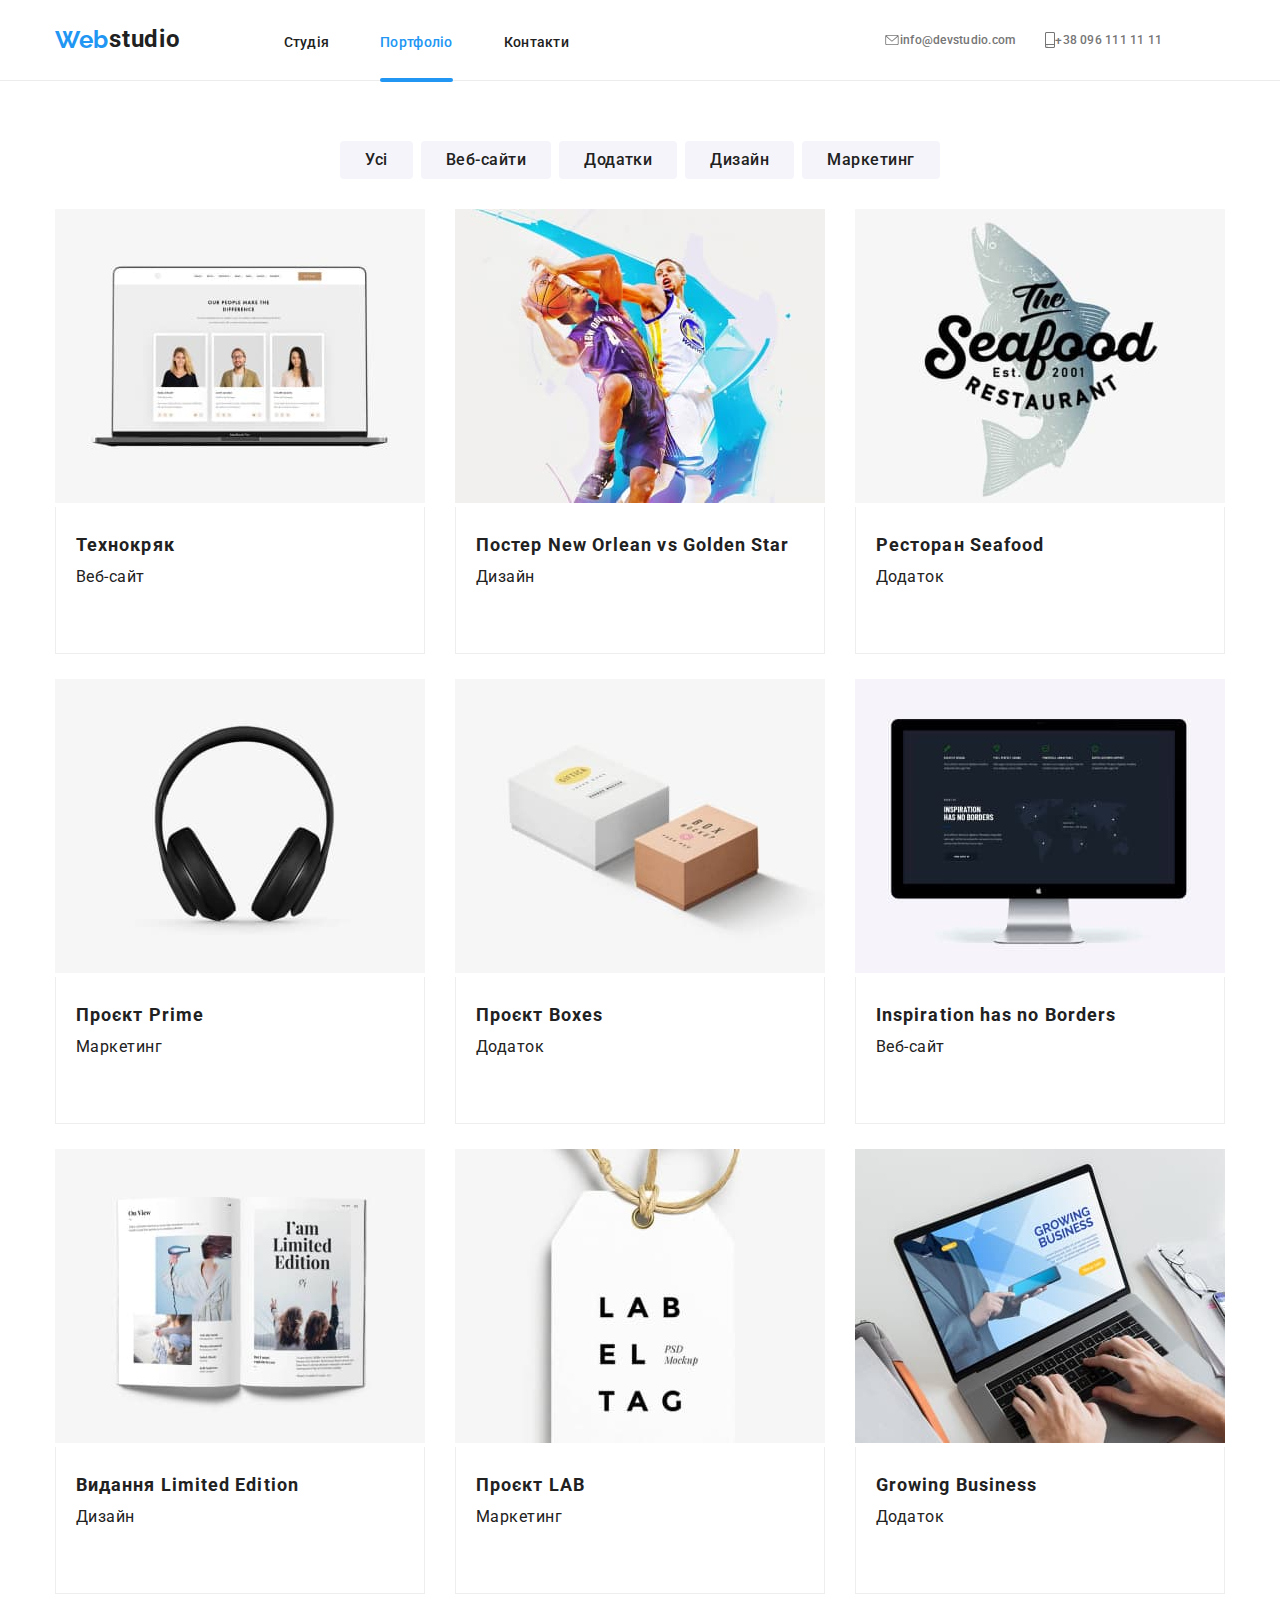
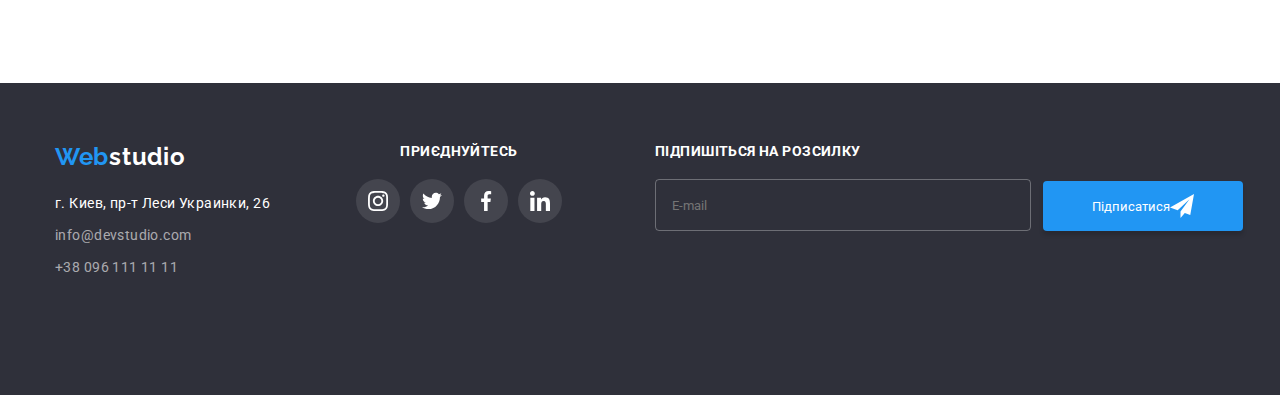
==== commit 7dfbe52b: "home-work-08" ====
--- a/portfolio.html
+++ b/portfolio.html
@@ -54,8 +54,8 @@
                 </div>
 
              <ul class="navigaton-set list">
-                   <li class="navigation-list"><a href="./index.html" class="siste-a navigation-link" >Студія</a></li>
-                   <li class="navigation-list"><a href="./portfolio.html" class="navigation-link" >Портфоліо</a></li>
+                   <li class="navigation-list"><a href="./index.html" class=" navigation-link" >Студія</a></li>
+                   <li class="navigation-list "><a href="./portfolio.html" class=" navigation-link  navigation-link__color" >Портфоліо</a></li>
                    <li class="navigation-list"><a href="./index.html" class="navigation-link" >Контакти</a></li>
                  </ul>
              
--- a/css/main.min.css
+++ b/css/main.min.css
@@ -1 +1 @@
-h1,h2,h3,h4,p,a{margin:0px;padding:0px;text-decoration:none}.list{list-style:none}*{margin:0px;padding:0px;font-family:"Roboto";font-style:normal}.container{padding-left:15px;padding-right:15px;margin-left:auto;margin-right:auto}@media screen and (max-width: 767px){.container{width:450px}}@media screen and (min-width: 768px){.container{width:738px}}@media screen and (min-width: 1200px){.container{width:1170px}}@media screen and (max-width: 1199px){.header-container{height:80px;margin-left:auto;margin-right:auto}}@media screen and (max-width: 767px){.header-container{height:60px;position:relative;display:-webkit-box;display:-ms-flexbox;display:flex;-webkit-box-pack:end;-ms-flex-pack:end;justify-content:flex-end}}@media screen and (min-width: 768px){.header-container{display:-webkit-box;display:-ms-flexbox;display:flex;-webkit-box-align:center;-ms-flex-align:center;align-items:center}}@media screen and (min-width: 1200px){.header-container{height:80px}}@media screen and (min-width: 768px){.container-menu{display:-webkit-box;display:-ms-flexbox;display:flex}}.header{border-bottom:1px solid #ececec}.header-logo{display:-webkit-box;display:-ms-flexbox;display:flex;-webkit-box-align:center;-ms-flex-align:center;align-items:center;width:134px;height:28px;font-weight:700;font-size:24px;line-height:1.16px;letter-spacing:.03em;text-decoration:none;color:#2196f3}@media screen and (max-width: 767px){.header-logo{position:absolute;top:16px;left:15px}}.header-stud{color:#212121}.menu-container{background-color:#fff;font-size:20px}@media screen and (max-width: 767px){.menu-container{display:none;position:absolute;position:fixed;z-index:4;top:0;left:0;width:100vw;height:100%;padding-left:15px;padding-right:15px}}.menu-container.is-open{display:block}@media screen and (min-width: 768px){.menu-container{display:-webkit-box;display:-ms-flexbox;display:flex;-webkit-box-align:center;-ms-flex-align:center;align-items:center}}@media screen and (min-width: 1200px){.menu-container{display:-webkit-box;display:-ms-flexbox;display:flex;-webkit-box-align:center;-ms-flex-align:center;align-items:center;height:80px}}@media screen and (min-width: 768px){.navigaton-set{display:-webkit-box;display:-ms-flexbox;display:flex;margin-left:88px;gap:51px}}.navigation-list{padding-top:10px;padding-bottom:10px}@media screen and (max-width: 767px){.navigation-list{width:219px;height:48px;padding-left:25px}.navigation-list:not(:last-child){margin-bottom:40px}}.navigation-link{color:#212121;font-weight:500;letter-spacing:.02em;-webkit-transition:color 250ms cubic-bezier(0.4, 0, 0.2, 1);transition:color 250ms cubic-bezier(0.4, 0, 0.2, 1)}@media screen and (max-width: 767px){.navigation-link{font-size:40px;line-height:47px}}@media screen and (min-width: 768px){.navigation-link{font-size:14px;line-height:16px}}.navigation-list:hover .navigation-link{color:#2196f3}.navigation-link:focus{color:#2196f3}@media screen and (max-width: 767px){.contacts-set{margin-top:300px;display:-webkit-box;display:-ms-flexbox;display:flex;-webkit-box-orient:vertical;-webkit-box-direction:reverse;-ms-flex-direction:column-reverse;flex-direction:column-reverse}}@media screen and (min-width: 768px){.contacts-set{margin-left:95px}}@media screen and (min-width: 1200px){.contacts-set{margin-left:315px;display:-webkit-box;display:-ms-flexbox;display:flex;-webkit-box-align:center;-ms-flex-align:center;align-items:center;gap:30px}}@media screen and (max-width: 767px){.contacts-list:not(:first-child){margin-bottom:32px}}@media screen and (max-width: 1199px){.contacts-list{display:-webkit-box;display:-ms-flexbox;display:flex;-webkit-box-align:baseline;-ms-flex-align:baseline;align-items:baseline}.contacts-list:first-child{margin-bottom:10px}}.contacts-list:hover .contackts-tel{color:#2196f3}.contackts-tel:focus{color:#2196f3}.contacts-list:hover .contackts-use{fill:#2196f3}.contackts-tel:focus .contackts-use{fill:#2196f3}.contackts-tel{font-weight:500;font-size:12px;line-height:14px;letter-spacing:.02em;color:#757575;-webkit-transition:color 250ms cubic-bezier(0.4, 0, 0.2, 1);transition:color 250ms cubic-bezier(0.4, 0, 0.2, 1)}@media screen and (max-width: 767px){.contackts-tel{font-weight:500;font-size:34px;line-height:40px;letter-spacing:.02em;color:#2196f3}}@media screen and (min-width: 1200px){.contackts-tel{display:-webkit-box;display:-ms-flexbox;display:flex;-webkit-box-align:center;-ms-flex-align:center;align-items:center}}@media screen and (max-width: 767px){.contackts-tel__posht{font-weight:500;font-size:24px;line-height:28px;letter-spacing:.02em;color:#757575}}.contackts-use{fill:#757575;-webkit-transition:fill 250ms cubic-bezier(0.4, 0, 0.2, 1);transition:fill 250ms cubic-bezier(0.4, 0, 0.2, 1)}@media screen and (max-width: 767px){.contackts-use{display:none}}@media screen and (min-width: 768px){.site-set{display:none}}@media screen and (max-width: 767px){.site-set{display:-webkit-box;display:-ms-flexbox;display:flex;margin-top:64px;padding-left:20px}}.site-set li{border-right:1px solid rgba(33,33,33,.2)}.site-list:first-child{list-style:none}.site-list:not(:first-child){margin-left:10px}.site-a{font-weight:500;font-size:18px;line-height:22px;letter-spacing:.02em;color:#2196f3;margin-right:10px}@media screen and (max-width: 767px){.menu-toggle{padding:10px;padding-right:25px;margin:0px;border:none;background-color:rgba(0,0,0,0)}}@media screen and (min-width: 768px){.menu-toggle{display:none}}.button-close{display:-webkit-box;display:-ms-flexbox;display:flex;-webkit-box-pack:end;-ms-flex-pack:end;justify-content:flex-end}@media screen and (min-width: 768px){.button-close{display:none}}.about{min-width:480px;max-width:480px;height:400px;margin:auto;background-image:-webkit-gradient(linear, left top, left bottom, from(rgba(47, 48, 58, 0.4)), to(rgba(47, 48, 58, 0.4))),url(../img/studio/about/about-tel-1x.jpg);background-image:linear-gradient(rgba(47, 48, 58, 0.4), rgba(47, 48, 58, 0.4)),url(../img/studio/about/about-tel-1x.jpg)}@media(min-device-pixel-ratio: 2),(-webkit-min-device-pixel-ratio: 2),(min-resolution: 192dpi),(min-resolution: 2dppx){.about{background-image:-webkit-gradient(linear, left top, right top, from(rgba(47, 48, 58, 0.4)), to(rgba(47, 48, 58, 0.4))),url(../img/studio/about/about-tel-2x.jpg);background-image:linear-gradient(to right, rgba(47, 48, 58, 0.4), rgba(47, 48, 58, 0.4)),url(../img/studio/about/about-tel-2x.jpg);background-size:cover}}@media screen and (min-width: 768px){.about{min-width:768px;background-image:-webkit-gradient(linear, left top, right top, from(rgba(47, 48, 58, 0.4)), to(rgba(47, 48, 58, 0.4))),url(../img/studio/about/about-tablet-1x.jpg);background-image:linear-gradient(to right, rgba(47, 48, 58, 0.4), rgba(47, 48, 58, 0.4)),url(../img/studio/about/about-tablet-1x.jpg)}}@media screen and (min-width: 768px)and (min-device-pixel-ratio: 2),screen and (min-width: 768px)and (-webkit-min-device-pixel-ratio: 2),screen and (min-width: 768px)and (min-resolution: 192dpi),screen and (min-width: 768px)and (min-resolution: 2dppx){.about{background-image:-webkit-gradient(linear, left top, right top, from(rgba(47, 48, 58, 0.4)), to(rgba(47, 48, 58, 0.4))),url(../img/studio/about/about-tablet-2x.jpg);background-image:linear-gradient(to right, rgba(47, 48, 58, 0.4), rgba(47, 48, 58, 0.4)),url(../img/studio/about/about-tablet-2x.jpg);background-size:cover}}@media screen and (min-width: 1200px){.about{max-width:1600px;height:600px;background-image:linear-gradient to right,rgba(47,48,58,.4),rgba(47,48,58,.4),url(../img/studio/about/about-desktop-1x.jpg)}}@media screen and (min-width: 1200px)and (min-device-pixel-ratio: 2),screen and (min-width: 1200px)and (-webkit-min-device-pixel-ratio: 2),screen and (min-width: 1200px)and (min-resolution: 192dpi),screen and (min-width: 1200px)and (min-resolution: 2dppx){.about{background-image:-webkit-gradient(linear, left top, right top, from(rgba(47, 48, 58, 0.4)), to(rgba(47, 48, 58, 0.4))),url(../img/studio/about/about-desktop-2x.jpg);background-image:linear-gradient(to right, rgba(47, 48, 58, 0.4), rgba(47, 48, 58, 0.4)),url(../img/studio/about/about-desktop-2x.jpg);background-size:cover}}.about-titel{width:360px;height:84px;margin-left:auto;margin-right:auto;padding-top:118px;font-weight:900;font-size:26px;line-height:42px;text-align:center;letter-spacing:.06em;text-transform:uppercase;color:#fff}@media screen and (min-width: 1200px){.about-titel{width:696px;height:120px;padding-top:200px;font-size:44px;line-height:60px}}.about-btn{width:200px;height:50px;background-color:#2196f3;color:#fff;-webkit-box-shadow:0px 4px 4px rgba(0,0,0,.15);box-shadow:0px 4px 4px rgba(0,0,0,.15);border-radius:4px;border:none;cursor:pointer;-webkit-transition:background-color 250ms cubic-bezier(0.4, 0, 0.2, 1);transition:background-color 250ms cubic-bezier(0.4, 0, 0.2, 1)}@media screen and (max-width: 767px){.about-btn{margin-left:125px;margin-right:125px;margin-top:30px}}@media screen and (min-width: 768px){.about-btn{margin-left:269px;margin-right:269px;margin-top:40px}}@media screen and (min-width: 1200px){.about-btn{width:216px;margin-left:485px;margin-right:485px;margin-top:40px}}.about-btn:hover,.about-btn:focus{background-color:#2196f3}.backdrop{display:block}.backdrop.is-hidden{display:none}.is-hiden{opacity:0;pointer-events:none}.backdrop{position:fixed;top:0;left:0;width:100%;height:100%;background-color:rgba(0,0,0,.2);opacity:1;z-index:4}.modal{position:absolute;top:50%;left:50%;background-color:#fff;-webkit-transform:translate(-50%, -50%);transform:translate(-50%, -50%);-webkit-box-shadow:0px 1px 3px rgba(0,0,0,.12),0px 1px 1px rgba(0,0,0,.14),0px 2px 1px rgba(0,0,0,.2);box-shadow:0px 1px 3px rgba(0,0,0,.12),0px 1px 1px rgba(0,0,0,.14),0px 2px 1px rgba(0,0,0,.2);border-radius:4px}@media screen and (max-width: 1199px){.modal{width:450px;height:609px}}@media screen and (min-width: 1200px){.modal{width:528;height:581px}}.modal-btn{position:absolute;display:-webkit-box;display:-ms-flexbox;display:flex;-webkit-box-align:center;-ms-flex-align:center;align-items:center;-webkit-box-pack:center;-ms-flex-pack:center;justify-content:center;width:30px;height:30px;top:10px;right:10px;border-radius:50%;border:1px solid rgba(0,0,0,.1);background-color:#fff;z-index:1;cursor:pointer}.modal-svg{position:absolute;width:18px;height:18px;fill:#000;-webkit-transition:fill 250ms cubic-bezier(0.4, 0, 0.2, 1);transition:fill 250ms cubic-bezier(0.4, 0, 0.2, 1)}@media screen and (min-width: 1200px){.send{width:528px;height:581px}}.send-p{margin-left:auto;margin-right:auto;padding-top:40px;width:370px;height:60px;font-weight:700;font-size:20px;line-height:30px;text-align:center;letter-spacing:.03em;color:#212121}@media screen and (min-width: 1200px){.send-p{width:448px;height:23px;line-height:23px}}.send-input{position:relative;margin-left:40px;margin-right:40px}@media screen and (min-width: 1200px){.send-input{width:448px}}.send-box{display:-webkit-box;display:-ms-flexbox;display:flex;-webkit-box-orient:vertical;-webkit-box-direction:normal;-ms-flex-direction:column;flex-direction:column;position:relative;margin-top:10px}.send-box label{font-weight:400;font-size:12px;line-height:14px;letter-spacing:.01em;color:#757575;margin-bottom:4px}.send-field{width:328px;height:40px;border:1px solid rgba(33,33,33,.2);border-radius:4px;padding-left:42px}@media screen and (min-width: 1200px){.send-field{width:406px}}.send-svg{position:absolute;top:38px;left:14px;-webkit-transform:translateY(-50%);transform:translateY(-50%);width:18px;height:18px}.textarea-text{font-weight:400;font-size:12px;line-height:14px;letter-spacing:.01em;color:#757575;margin-top:10px;margin-bottom:4px}.send-textarea{-webkit-box-sizing:border-box;box-sizing:border-box;width:370px;height:120px;border:1px solid rgba(33,33,33,.2);border-radius:4px;resize:none;padding-left:16px;padding-top:10px}@media screen and (min-width: 1200px){.send-textarea{width:448px}}.send-check{display:-webkit-box;display:-ms-flexbox;display:flex;-webkit-box-pack:start;-ms-flex-pack:start;justify-content:flex-start;-webkit-box-align:center;-ms-flex-align:center;align-items:center;margin-top:20px;margin-left:12px;gap:10px;font-weight:400;font-size:14px;line-height:24px;letter-spacing:.03em;color:#757575}@media screen and (min-width: 1200px){.send-check{margin-left:40px}}.send-check__a{color:#2196f3;text-decoration:underline}.send-btn{margin-left:125px;margin-right:125px;margin-top:30px;background:#188ce8;-webkit-box-shadow:0px 4px 4px rgba(0,0,0,.15);box-shadow:0px 4px 4px rgba(0,0,0,.15);border-radius:4px;color:#fff;width:200px;height:50px;border:none}.visually-hidden{display:none}@media screen and (min-width: 768px){.qualities-me{display:-webkit-box;display:-ms-flexbox;display:flex;-ms-flex-wrap:wrap;flex-wrap:wrap;margin:-15px;margin-top:60px}}@media screen and (min-width: 1200px){.qualities-me{display:-webkit-box;display:-ms-flexbox;display:flex;margin:-15px;margin-top:94px}}@media screen and (max-width: 767px){.qualities-list:first-child{margin-top:60px}}@media screen and (min-width: 768px){.qualities-list{width:354px;margin:15px}}@media screen and (min-width: 1200px){.qualities-list{width:270px}}.qualities-block{background:#f5f4fa;border-radius:4px;width:450px;height:120px;display:-webkit-box;display:-ms-flexbox;display:flex;-webkit-box-pack:center;-ms-flex-pack:center;justify-content:center;-webkit-box-align:center;-ms-flex-align:center;align-items:center}@media screen and (min-width: 768px){.qualities-block{width:354px}}@media screen and (min-width: 1200px){.qualities-block{width:270px}}.qualities-titel{font-weight:700;font-size:14px;line-height:16px;letter-spacing:.03em;text-transform:uppercase;color:#212121;margin-top:30px}@media screen and (max-width: 767px){.qualities-titel{text-align:center}}.qualities-text{font-weight:400;font-size:14px;line-height:24px;letter-spacing:.03em;color:#757575;margin-top:10px;margin-bottom:30px}@media screen and (max-width: 1199px){.work{display:none}}.work-titel{font-weight:700;font-size:36px;line-height:42px;text-align:center;letter-spacing:.03em;color:#212121;margin-top:118px;margin-bottom:50px}.work-list{display:-webkit-box;display:-ms-flexbox;display:flex;margin-bottom:94px}.work-block{position:relative}.work-block:not(:first-child){margin-left:30px}.work-set{position:relative}.work-set_text{display:-webkit-box;display:-ms-flexbox;display:flex;-webkit-box-pack:center;-ms-flex-pack:center;justify-content:center;-webkit-box-align:center;-ms-flex-align:center;align-items:center;position:absolute;bottom:4px;width:370px;height:70px;background-color:rgba(47,48,58,.8);font-weight:700;font-size:14px;line-height:16px;text-align:center;letter-spacing:.03em;text-transform:uppercase;color:#fff}.team{background-color:#f5f4fa}@media screen and (max-width: 767px){.team{min-height:2761px;max-width:767px;min-width:480px;margin:auto}}@media screen and (min-width: 1200px){.team{height:708px}}@media screen and (max-width: 767px){.team-titel{padding-bottom:30px;padding-top:60px;text-align:center}}@media screen and (min-width: 768px){.team-titel{text-align:center;padding-top:60px;padding-bottom:30px}}@media screen and (min-width: 1200px){.team-titel{text-align:center;padding-top:60px}}@media screen and (min-width: 768px){.team-lid{display:-webkit-box;display:-ms-flexbox;display:flex;-ms-flex-wrap:wrap;flex-wrap:wrap;margin:-15px}}.team-cart{background-color:#fff;-webkit-box-shadow:0px 1px 3px rgba(0,0,0,.12),0px 1px 1px rgba(0,0,0,.14),0px 2px 1px rgba(0,0,0,.2);box-shadow:0px 1px 3px rgba(0,0,0,.12),0px 1px 1px rgba(0,0,0,.14),0px 2px 1px rgba(0,0,0,.2);border-radius:0px 0px 4px 4px;margin-bottom:30px;width:450px;height:622px}@media screen and (min-width: 768px){.team-cart{width:354px;height:536px;margin:15px}}@media screen and (min-width: 1200px){.team-cart{width:270px;height:428px}}.team-men{text-align:center;padding-top:30px;font-weight:500;font-size:16px;line-height:19px;letter-spacing:.03em;color:#212121}.team-text{padding-top:10px;font-style:normal;font-weight:400;font-size:16px;line-height:19px;text-align:center;letter-spacing:.03em;color:#757575}.social{display:-webkit-box;display:-ms-flexbox;display:flex;-webkit-box-align:baseline;-ms-flex-align:baseline;align-items:baseline;-webkit-box-pack:center;-ms-flex-pack:center;justify-content:center;padding-top:15px;gap:10px}.social-list{display:-webkit-box;display:-ms-flexbox;display:flex;-webkit-box-pack:center;-ms-flex-pack:center;justify-content:center;-webkit-box-align:center;-ms-flex-align:center;align-items:center;background-color:rgba(0,0,0,0);-webkit-transition:background-color 250ms cubic-bezier(0.4, 0, 0.2, 1);transition:background-color 250ms cubic-bezier(0.4, 0, 0.2, 1)}.social-site{display:-webkit-box;display:-ms-flexbox;display:flex;-webkit-box-pack:center;-ms-flex-pack:center;justify-content:center;-webkit-box-align:center;-ms-flex-align:center;align-items:center;background-color:#fff;width:44px;height:44px;border-radius:50%;-webkit-transition:background-color 250ms cubic-bezier(0.4, 0, 0.2, 1);transition:background-color 250ms cubic-bezier(0.4, 0, 0.2, 1)}.social-site:hover,.social-site:focus{background-color:#2196f3}.social-svg{fill:#afb1b8;-webkit-transition:fill 250ms cubic-bezier(0.4, 0, 0.2, 1);transition:fill 250ms cubic-bezier(0.4, 0, 0.2, 1)}.social-site:hover .social-svg,.social-site:focus .social-svg{fill:#fff}@media screen and (max-width: 767px){.client{height:519px;padding-top:60px}}@media screen and (min-width: 768px){.client{height:397px;padding-top:60px}}@media screen and (min-width: 1200px){.client{height:372px;padding-top:94px}}.client-p{font-weight:700;font-size:36px;line-height:42px;text-align:center;letter-spacing:.03em;color:#212121}@media screen and (max-width: 1199px){.client-p{margin-bottom:30px}}@media screen and (min-width: 1200px){.client-p{margin-bottom:50px}}.company{display:-webkit-box;display:-ms-flexbox;display:flex}@media screen and (max-width: 767px){.company{margin:-15px}}@media screen and (max-width: 1199px){.company{margin:-15px;-ms-flex-wrap:wrap;flex-wrap:wrap}}.company-li{display:-webkit-box;display:-ms-flexbox;display:flex;-webkit-box-pack:center;-ms-flex-pack:center;justify-content:center;-webkit-box-align:center;-ms-flex-align:center;align-items:center;width:208px;height:92px;border:1px solid #afb1b8;border-radius:4px;-webkit-transition:border-radius 250ms cubic-bezier(0.4, 0, 0.2, 1);transition:border-radius 250ms cubic-bezier(0.4, 0, 0.2, 1)}@media screen and (max-width: 767px){.company-li{margin:15px}}@media screen and (min-width: 768px){.company-li{width:224px;height:92px;margin:15px}}@media screen and (min-width: 1200px){.company-li{width:170px;height:92px}.company-li:not(:last-child){margin-right:30px}}.company-li:hover,.company-li:focus{border-color:#2196f3}.company-svg{fill:#afb1b8}.company-li:hover .company-svg,.company-li:focus .company-svg{fill:#2196f3}.porfolio-list{display:-webkit-box;display:-ms-flexbox;display:flex;margin-top:60px;gap:8px}@media screen and (max-width: 767px){.porfolio-list{-ms-flex-wrap:wrap;flex-wrap:wrap}}@media screen and (min-width: 768px){.porfolio-list{-webkit-box-pack:center;-ms-flex-pack:center;justify-content:center;margin-bottom:30px}}.porfolio-btn{padding:6px 22px;background-color:#f5f4fa;border-radius:4px;border:none;font-weight:500;font-size:16px;line-height:26px;text-align:center;letter-spacing:.03em;color:#212121;-webkit-transition:background-color 250ms cubic-bezier(0.4, 0, 0.2, 1);transition:background-color 250ms cubic-bezier(0.4, 0, 0.2, 1);-webkit-transition:color 250ms cubic-bezier(0.4, 0, 0.2, 1);transition:color 250ms cubic-bezier(0.4, 0, 0.2, 1)}.porfolio-btn:first-child{padding:6px 25px}.porfolio-link:hover .porfolio-btn,.porfolio-link:focus .porfolio-btn{background-color:#2196f3;color:#fff}@media screen and (min-width: 768px){.hero{display:-webkit-box;display:-ms-flexbox;display:flex;-ms-flex-wrap:wrap;flex-wrap:wrap;-webkit-box-pack:justify;-ms-flex-pack:justify;justify-content:space-between}}@media screen and (max-width: 767px){.hero-child:not(:last-child){margin-bottom:30px}.hero-child:last-child{margin-bottom:60px}.hero-child:first-child{margin-top:30px}}@media screen and (min-width: 768px){.hero-child{max-width:354px;height:440px}.hero-child:not(:last-child){margin-bottom:30px}.hero-child:last-child{margin-bottom:60px}}@media screen and (min-width: 1200px){.hero-child{max-width:370px}.hero-child:last-child{margin-bottom:94px}}.hero-site{position:relative;-webkit-transition:-webkit-box-shadow 250ms cubic-bezier(0.4, 0, 0.2, 1);transition:-webkit-box-shadow 250ms cubic-bezier(0.4, 0, 0.2, 1);transition:box-shadow 250ms cubic-bezier(0.4, 0, 0.2, 1);transition:box-shadow 250ms cubic-bezier(0.4, 0, 0.2, 1), -webkit-box-shadow 250ms cubic-bezier(0.4, 0, 0.2, 1)}.hero-cart{overflow:hidden;position:relative}.hero-cart::after{z-index:0;opacity:0;position:absolute;-webkit-transform:translateY(100%);transform:translateY(100%);content:"";left:0;top:0;width:100%;height:294px;background:rgba(33,150,243,.9);-webkit-transition:opacity 250ms cubic-bezier(0.4, 0, 0.2, 1),-webkit-transform 250ms cubic-bezier(0.4, 0, 0.2, 1);transition:opacity 250ms cubic-bezier(0.4, 0, 0.2, 1),-webkit-transform 250ms cubic-bezier(0.4, 0, 0.2, 1);transition:opacity 250ms cubic-bezier(0.4, 0, 0.2, 1),transform 250ms cubic-bezier(0.4, 0, 0.2, 1);transition:opacity 250ms cubic-bezier(0.4, 0, 0.2, 1),transform 250ms cubic-bezier(0.4, 0, 0.2, 1),-webkit-transform 250ms cubic-bezier(0.4, 0, 0.2, 1)}@media screen and (min-width: 768px){.hero-cart::after{max-width:354px}}@media screen and (min-width: 1200px){.hero-cart::after{max-width:370px}}.hero-p{position:absolute;padding:63px 24px;z-index:1;opacity:0;-webkit-transform:translateY(100%);transform:translateY(100%);font-weight:400;font-size:18px;line-height:28px;letter-spacing:.03em;color:#fff;-webkit-transition:opacity 250ms cubic-bezier(0.4, 0, 0.2, 1),-webkit-transform 250ms cubic-bezier(0.4, 0, 0.2, 1);transition:opacity 250ms cubic-bezier(0.4, 0, 0.2, 1),-webkit-transform 250ms cubic-bezier(0.4, 0, 0.2, 1);transition:opacity 250ms cubic-bezier(0.4, 0, 0.2, 1),transform 250ms cubic-bezier(0.4, 0, 0.2, 1);transition:opacity 250ms cubic-bezier(0.4, 0, 0.2, 1),transform 250ms cubic-bezier(0.4, 0, 0.2, 1),-webkit-transform 250ms cubic-bezier(0.4, 0, 0.2, 1)}.hero-site:focus .hero-p,.hero-site:hover .hero-p{-webkit-transform:translateY(0);transform:translateY(0);opacity:1}.hero-site:focus .hero-cart::after,.hero-site:hover .hero-cart::after{-webkit-transform:translateY(0);transform:translateY(0);opacity:1}.hero-site{display:block}@media screen and (min-width: 768px){.hero-site{height:440px}}.hero-site:hover,.hero-site:focus{-webkit-box-shadow:0px 1px 1px rgba(0,0,0,.12),0px 4px 4px rgba(0,0,0,.06),1px 4px 6px rgba(0,0,0,.16);box-shadow:0px 1px 1px rgba(0,0,0,.12),0px 4px 4px rgba(0,0,0,.06),1px 4px 6px rgba(0,0,0,.16)}.hero-block{padding:20px 20px;border:1px solid #eee;border-top:none}@media screen and (min-width: 768px){.hero-block{height:106px}}.hero-titel{text-align:initial;font-weight:700;font-size:18px;line-height:2;letter-spacing:.06em;color:#212121}.hero-text{text-align:initial;font-weight:400;font-size:16px;line-height:1.8;letter-spacing:.03em;color:#212121}.footer{background-color:#2f303a}@media screen and (max-width: 767px){.footer{padding-top:60px;height:603px;min-width:480px;max-width:767px}}@media screen and (min-width: 768px){.footer{padding-top:60px;height:463px}}@media screen and (min-width: 1200px){.footer{height:252px}}@media screen and (min-width: 1200px){.container-flex{display:-webkit-box;display:-ms-flexbox;display:flex}}@media screen and (min-width: 768px){.tablet{display:-webkit-box;display:-ms-flexbox;display:flex;-ms-flex-pack:distribute;justify-content:space-around}}@media screen and (min-width: 1200px){.tablet{gap:70px}}.fhirst{display:-webkit-box;display:-ms-flexbox;display:flex;-webkit-box-orient:vertical;-webkit-box-direction:normal;-ms-flex-direction:column;flex-direction:column}@media screen and (max-width: 1199px){.fhirst{-webkit-box-pack:center;-ms-flex-pack:center;justify-content:center;-webkit-box-align:center;-ms-flex-align:center;align-items:center}}.fhirst-logo{font-family:"Raleway";font-style:normal;font-weight:700;font-size:24px;line-height:28px;letter-spacing:.03em;color:#2196f3;margin-bottom:20px}@media screen and (min-width: 1200px){.fhirst-adres{width:231px}}.fhirst-logo__colour{font-family:"Raleway";font-style:normal;color:#fff}.fhirst-titel{display:-webkit-box;display:-ms-flexbox;display:flex;-webkit-box-orient:vertical;-webkit-box-direction:normal;-ms-flex-direction:column;flex-direction:column}@media screen and (max-width: 1199px){.fhirst-titel{-webkit-box-align:center;-ms-flex-align:center;align-items:center}}.fhirst-li:not(:last-child){margin-bottom:8px}.fhirst-location{font-weight:400;font-size:14px;line-height:24px;text-align:center;letter-spacing:.03em;color:#fff}.fhirst-contackt{font-weight:400;font-size:14px;line-height:24px;text-align:center;letter-spacing:.03em;color:rgba(255,255,255,.6)}.second{display:-webkit-box;display:-ms-flexbox;display:flex;-webkit-box-orient:vertical;-webkit-box-direction:normal;-ms-flex-direction:column;flex-direction:column;-webkit-box-align:center;-ms-flex-align:center;align-items:center}@media screen and (max-width: 767px){.second{margin-top:60px}}.second-titel{font-weight:700;font-size:14px;line-height:16px;text-align:center;letter-spacing:.03em;text-transform:uppercase;color:#fff;margin-bottom:20px}.second-list{display:-webkit-box;display:-ms-flexbox;display:flex;gap:10px}.second-set{display:-webkit-box;display:-ms-flexbox;display:flex;-webkit-box-pack:center;-ms-flex-pack:center;justify-content:center;-webkit-box-align:center;-ms-flex-align:center;align-items:center;width:44px;height:44px;border-radius:50%;background-color:rgba(255,255,255,.1);-webkit-transition:background-color 250ms cubic-bezier(0.4, 0, 0.2, 1);transition:background-color 250ms cubic-bezier(0.4, 0, 0.2, 1)}.second-set:hover{background-color:#2196f3}.second-site{display:-webkit-box;display:-ms-flexbox;display:flex;-webkit-box-pack:center;-ms-flex-pack:center;justify-content:center}.second-icon{fill:#fff}@media screen and (min-width: 1200px){.third{margin-left:93px}}.third-form{display:-webkit-box;display:-ms-flexbox;display:flex;-webkit-box-pack:center;-ms-flex-pack:center;justify-content:center}@media screen and (max-width: 1199px){.third-form{-webkit-box-orient:vertical;-webkit-box-direction:normal;-ms-flex-direction:column;flex-direction:column;-webkit-box-align:center;-ms-flex-align:center;align-items:center;-ms-flex-wrap:wrap;flex-wrap:wrap;margin-top:60px}}@media screen and (max-width: 767px){.third-follow{margin-top:60px;display:-webkit-box;display:-ms-flexbox;display:flex;-ms-flex-wrap:wrap;flex-wrap:wrap;-webkit-box-pack:center;-ms-flex-pack:center;justify-content:center}}@media screen and (min-width: 768px){.third-follow{display:-webkit-box;display:-ms-flexbox;display:flex;-ms-flex-wrap:wrap;flex-wrap:wrap;-webkit-box-orient:vertical;-webkit-box-direction:normal;-ms-flex-direction:column;flex-direction:column;-webkit-box-align:center;-ms-flex-align:center;align-items:center}}@media screen and (min-width: 1200px){.third-follow{-webkit-box-align:start;-ms-flex-align:start;align-items:flex-start}}.third-follow label{font-weight:700;font-size:14px;line-height:16px;letter-spacing:.03em;text-transform:uppercase;color:#fff}.third-input{background-color:rgba(0,0,0,0);border:1px solid rgba(255,255,255,.3);border-radius:4px;padding-left:16px;margin-top:20px}@media screen and (max-width: 1199px){.third-input{width:450px;height:50px}}@media screen and (min-width: 1200px){.third-input{width:358px;height:50px}}@media screen and (min-width: 1200px){.third-subscribe{display:-webkit-box;display:-ms-flexbox;display:flex;-webkit-box-align:end;-ms-flex-align:end;align-items:flex-end;margin-left:12px}}.third-btn{display:-webkit-box;display:-ms-flexbox;display:flex;-webkit-box-pack:center;-ms-flex-pack:center;justify-content:center;-webkit-box-align:center;-ms-flex-align:center;align-items:center;width:200px;height:50px;background:#2196f3;-webkit-box-shadow:0px 4px 4px rgba(0,0,0,.15);box-shadow:0px 4px 4px rgba(0,0,0,.15);border-radius:4px;color:#fff;border:none}@media screen and (max-width: 1199px){.third-btn{gap:12px;margin-top:30px}}/*# sourceMappingURL=main.min.css.map */+h1,h2,h3,h4,p,a{margin:0px;padding:0px;text-decoration:none}.list{list-style:none}*{margin:0px;padding:0px;font-family:"Roboto";font-style:normal}@media screen and (min-width: 768px){.navigation-link__color::after{display:block;position:absolute;content:"";bottom:-20px;width:100%;height:4px;background-color:#2196f3;border-radius:2px}}@media screen and (min-width: 768px){.navigaton-set .navigation-link__color{color:#2196f3}}.container{padding-left:15px;padding-right:15px;margin-left:auto;margin-right:auto}@media screen and (max-width: 767px){.container{width:450px}}@media screen and (min-width: 768px){.container{width:738px}}@media screen and (min-width: 1200px){.container{width:1170px}}@media screen and (max-width: 1199px){.header-container{height:80px;margin-left:auto;margin-right:auto}}@media screen and (max-width: 767px){.header-container{height:60px;position:relative;display:-webkit-box;display:-ms-flexbox;display:flex;-webkit-box-pack:end;-ms-flex-pack:end;justify-content:flex-end}}@media screen and (min-width: 768px){.header-container{display:-webkit-box;display:-ms-flexbox;display:flex;-webkit-box-align:center;-ms-flex-align:center;align-items:center}}@media screen and (min-width: 1200px){.header-container{height:80px}}@media screen and (min-width: 768px){.container-menu{display:-webkit-box;display:-ms-flexbox;display:flex}}.header{border-bottom:1px solid #ececec}.header-logo{display:-webkit-box;display:-ms-flexbox;display:flex;-webkit-box-align:center;-ms-flex-align:center;align-items:center;font-family:"Raleway";font-style:normal;width:134px;height:28px;font-weight:700;font-size:24px;line-height:1.16px;letter-spacing:.03em;text-decoration:none;color:#2196f3}@media screen and (max-width: 767px){.header-logo{position:absolute;top:16px;left:15px}}.header-stud{color:#212121}.menu-container{background-color:#fff;font-size:20px}@media screen and (max-width: 767px){.menu-container{display:none;position:absolute;position:fixed;z-index:4;top:0;left:0;width:100vw;height:100%;padding-left:15px;padding-right:15px}}.menu-container.is-open{display:block}@media screen and (min-width: 768px){.menu-container{display:-webkit-box;display:-ms-flexbox;display:flex;-webkit-box-align:center;-ms-flex-align:center;align-items:center}}@media screen and (min-width: 1200px){.menu-container{display:-webkit-box;display:-ms-flexbox;display:flex;-webkit-box-align:center;-ms-flex-align:center;align-items:center;height:80px}}@media screen and (min-width: 768px){.navigaton-set{display:-webkit-box;display:-ms-flexbox;display:flex;margin-left:88px;gap:51px}}.navigation-list{padding-top:10px;padding-bottom:10px}@media screen and (max-width: 767px){.navigation-list{width:219px;height:48px;padding-left:25px}.navigation-list:not(:last-child){margin-bottom:40px}}@media screen and (min-width: 768px){.navigation-list{position:relative}}.navigation-link{color:#212121;font-weight:500;letter-spacing:.02em;-webkit-transition:color 250ms cubic-bezier(0.4, 0, 0.2, 1);transition:color 250ms cubic-bezier(0.4, 0, 0.2, 1)}@media screen and (max-width: 767px){.navigation-link{font-size:40px;line-height:47px}}@media screen and (min-width: 768px){.navigation-link{font-size:14px;line-height:16px}}.navigation-list:hover .navigation-link{color:#2196f3}.navigation-link:focus{color:#2196f3}@media screen and (max-width: 767px){.contacts-set{margin-top:300px;display:-webkit-box;display:-ms-flexbox;display:flex;-webkit-box-orient:vertical;-webkit-box-direction:reverse;-ms-flex-direction:column-reverse;flex-direction:column-reverse}}@media screen and (min-width: 768px){.contacts-set{margin-left:95px}}@media screen and (min-width: 1200px){.contacts-set{margin-left:315px;display:-webkit-box;display:-ms-flexbox;display:flex;-webkit-box-align:center;-ms-flex-align:center;align-items:center;gap:30px}}@media screen and (max-width: 767px){.contacts-list:not(:first-child){margin-bottom:32px}}@media screen and (max-width: 1199px){.contacts-list{display:-webkit-box;display:-ms-flexbox;display:flex;-webkit-box-align:baseline;-ms-flex-align:baseline;align-items:baseline}.contacts-list:first-child{margin-bottom:10px}}.contacts-list:hover .contackts-tel{color:#2196f3}.contackts-tel:focus{color:#2196f3}.contacts-list:hover .contackts-use{fill:#2196f3}.contackts-tel:focus .contackts-use{fill:#2196f3}.contackts-tel{font-weight:500;font-size:12px;line-height:14px;letter-spacing:.02em;color:#757575;-webkit-transition:color 250ms cubic-bezier(0.4, 0, 0.2, 1);transition:color 250ms cubic-bezier(0.4, 0, 0.2, 1)}@media screen and (max-width: 767px){.contackts-tel{font-weight:500;font-size:34px;line-height:40px;letter-spacing:.02em;color:#2196f3}}@media screen and (min-width: 1200px){.contackts-tel{display:-webkit-box;display:-ms-flexbox;display:flex;-webkit-box-align:center;-ms-flex-align:center;align-items:center}}@media screen and (max-width: 767px){.contackts-tel__posht{font-weight:500;font-size:24px;line-height:28px;letter-spacing:.02em;color:#757575}}.contackts-use{fill:#757575;-webkit-transition:fill 250ms cubic-bezier(0.4, 0, 0.2, 1);transition:fill 250ms cubic-bezier(0.4, 0, 0.2, 1)}@media screen and (max-width: 767px){.contackts-use{display:none}}@media screen and (min-width: 768px){.site-set{display:none}}@media screen and (max-width: 767px){.site-set{display:-webkit-box;display:-ms-flexbox;display:flex;margin-top:64px;padding-left:20px}}.site-set li{border-right:1px solid rgba(33,33,33,.2)}.site-list:first-child{list-style:none}.site-list:not(:first-child){margin-left:10px}.site-a{font-weight:500;font-size:18px;line-height:22px;letter-spacing:.02em;color:#2196f3;margin-right:10px}@media screen and (max-width: 767px){.menu-toggle{padding:10px;padding-right:25px;margin:0px;border:none;background-color:rgba(0,0,0,0)}}@media screen and (min-width: 768px){.menu-toggle{display:none}}.button-close{display:-webkit-box;display:-ms-flexbox;display:flex;-webkit-box-pack:end;-ms-flex-pack:end;justify-content:flex-end}@media screen and (min-width: 768px){.button-close{display:none}}.about{min-width:480px;max-width:480px;height:400px;margin:auto;background-image:-webkit-gradient(linear, left top, left bottom, from(rgba(47, 48, 58, 0.4)), to(rgba(47, 48, 58, 0.4))),url(../img/studio/about/about-tel-1x.jpg);background-image:linear-gradient(rgba(47, 48, 58, 0.4), rgba(47, 48, 58, 0.4)),url(../img/studio/about/about-tel-1x.jpg)}@media(min-device-pixel-ratio: 2),(-webkit-min-device-pixel-ratio: 2),(min-resolution: 192dpi),(min-resolution: 2dppx){.about{background-image:-webkit-gradient(linear, left top, right top, from(rgba(47, 48, 58, 0.4)), to(rgba(47, 48, 58, 0.4))),url(../img/studio/about/about-tel-2x.jpg);background-image:linear-gradient(to right, rgba(47, 48, 58, 0.4), rgba(47, 48, 58, 0.4)),url(../img/studio/about/about-tel-2x.jpg);background-size:cover}}@media screen and (min-width: 768px){.about{min-width:768px;background-image:-webkit-gradient(linear, left top, right top, from(rgba(47, 48, 58, 0.4)), to(rgba(47, 48, 58, 0.4))),url(../img/studio/about/about-tablet-1x.jpg);background-image:linear-gradient(to right, rgba(47, 48, 58, 0.4), rgba(47, 48, 58, 0.4)),url(../img/studio/about/about-tablet-1x.jpg)}}@media screen and (min-width: 768px)and (min-device-pixel-ratio: 2),screen and (min-width: 768px)and (-webkit-min-device-pixel-ratio: 2),screen and (min-width: 768px)and (min-resolution: 192dpi),screen and (min-width: 768px)and (min-resolution: 2dppx){.about{background-image:-webkit-gradient(linear, left top, right top, from(rgba(47, 48, 58, 0.4)), to(rgba(47, 48, 58, 0.4))),url(../img/studio/about/about-tablet-2x.jpg);background-image:linear-gradient(to right, rgba(47, 48, 58, 0.4), rgba(47, 48, 58, 0.4)),url(../img/studio/about/about-tablet-2x.jpg);background-size:cover}}@media screen and (min-width: 1200px){.about{max-width:1600px;height:600px;background-image:linear-gradient to right,rgba(47,48,58,.4),rgba(47,48,58,.4),url(../img/studio/about/about-desktop-1x.jpg)}}@media screen and (min-width: 1200px)and (min-device-pixel-ratio: 2),screen and (min-width: 1200px)and (-webkit-min-device-pixel-ratio: 2),screen and (min-width: 1200px)and (min-resolution: 192dpi),screen and (min-width: 1200px)and (min-resolution: 2dppx){.about{background-image:-webkit-gradient(linear, left top, right top, from(rgba(47, 48, 58, 0.4)), to(rgba(47, 48, 58, 0.4))),url(../img/studio/about/about-desktop-2x.jpg);background-image:linear-gradient(to right, rgba(47, 48, 58, 0.4), rgba(47, 48, 58, 0.4)),url(../img/studio/about/about-desktop-2x.jpg);background-size:cover}}.about-titel{width:360px;height:84px;margin-left:auto;margin-right:auto;padding-top:118px;font-weight:900;font-size:26px;line-height:42px;text-align:center;letter-spacing:.06em;text-transform:uppercase;color:#fff}@media screen and (min-width: 1200px){.about-titel{width:696px;height:120px;padding-top:200px;font-size:44px;line-height:60px}}.about-btn{width:200px;height:50px;background-color:#2196f3;color:#fff;-webkit-box-shadow:0px 4px 4px rgba(0,0,0,.15);box-shadow:0px 4px 4px rgba(0,0,0,.15);border-radius:4px;border:none;cursor:pointer;-webkit-transition:background-color 250ms cubic-bezier(0.4, 0, 0.2, 1);transition:background-color 250ms cubic-bezier(0.4, 0, 0.2, 1)}@media screen and (max-width: 767px){.about-btn{margin-left:125px;margin-right:125px;margin-top:30px}}@media screen and (min-width: 768px){.about-btn{margin-left:269px;margin-right:269px;margin-top:40px}}@media screen and (min-width: 1200px){.about-btn{width:216px;margin-left:485px;margin-right:485px;margin-top:40px}}.about-btn:hover,.about-btn:focus{background-color:#2196f3}.backdrop{display:block}.backdrop.is-hidden{display:none}.is-hiden{opacity:0;pointer-events:none}.backdrop{position:fixed;top:0;left:0;width:100%;height:100%;background-color:rgba(0,0,0,.2);opacity:1;z-index:4}.modal{position:absolute;top:50%;left:50%;background-color:#fff;-webkit-transform:translate(-50%, -50%);transform:translate(-50%, -50%);-webkit-box-shadow:0px 1px 3px rgba(0,0,0,.12),0px 1px 1px rgba(0,0,0,.14),0px 2px 1px rgba(0,0,0,.2);box-shadow:0px 1px 3px rgba(0,0,0,.12),0px 1px 1px rgba(0,0,0,.14),0px 2px 1px rgba(0,0,0,.2);border-radius:4px}@media screen and (max-width: 1199px){.modal{width:450px;height:609px}}@media screen and (min-width: 1200px){.modal{width:528;height:581px}}.modal-btn{position:absolute;display:-webkit-box;display:-ms-flexbox;display:flex;-webkit-box-align:center;-ms-flex-align:center;align-items:center;-webkit-box-pack:center;-ms-flex-pack:center;justify-content:center;width:30px;height:30px;top:10px;right:10px;border-radius:50%;border:1px solid rgba(0,0,0,.1);background-color:#fff;z-index:1;cursor:pointer}.modal-svg{position:absolute;width:18px;height:18px;fill:#000;-webkit-transition:fill 250ms cubic-bezier(0.4, 0, 0.2, 1);transition:fill 250ms cubic-bezier(0.4, 0, 0.2, 1)}@media screen and (min-width: 1200px){.send{width:528px;height:581px}}.send-p{margin-left:auto;margin-right:auto;padding-top:40px;width:370px;height:60px;font-weight:700;font-size:20px;line-height:30px;text-align:center;letter-spacing:.03em;color:#212121}@media screen and (min-width: 1200px){.send-p{width:448px;height:23px;line-height:23px}}.send-input{position:relative;margin-left:40px;margin-right:40px}@media screen and (min-width: 1200px){.send-input{width:448px}}.send-box{display:-webkit-box;display:-ms-flexbox;display:flex;-webkit-box-orient:vertical;-webkit-box-direction:normal;-ms-flex-direction:column;flex-direction:column;position:relative;margin-top:10px}.send-box label{font-weight:400;font-size:12px;line-height:14px;letter-spacing:.01em;color:#757575;margin-bottom:4px}.send-field{width:328px;height:40px;border:1px solid rgba(33,33,33,.2);border-radius:4px;padding-left:42px;cursor:pointer}@media screen and (min-width: 1200px){.send-field{width:406px}}.send-svg{position:absolute;top:38px;left:14px;-webkit-transform:translateY(-50%);transform:translateY(-50%);width:18px;height:18px;fill:#212121;-webkit-transition:fill 250ms cubic-bezier(0.4, 0, 0.2, 1);transition:fill 250ms cubic-bezier(0.4, 0, 0.2, 1)}.send-box:focus-within .send-svg{fill:#188ce8}.send-box:focus-within .send-field{border-color:#2196f3}.send-box:hover .send-svg{fill:#188ce8}.send-box:hover .send-field{border-color:#2196f3}.textarea-text{font-weight:400;font-size:12px;line-height:14px;letter-spacing:.01em;color:#757575;margin-top:10px;margin-bottom:4px}.send-textarea{-webkit-box-sizing:border-box;box-sizing:border-box;width:370px;height:120px;border:1px solid rgba(33,33,33,.2);border-radius:4px;resize:none;padding-left:16px;padding-top:10px}@media screen and (min-width: 1200px){.send-textarea{width:448px}}.send-check{display:-webkit-box;display:-ms-flexbox;display:flex;-webkit-box-pack:start;-ms-flex-pack:start;justify-content:flex-start;-webkit-box-align:center;-ms-flex-align:center;align-items:center;margin-top:20px;margin-left:12px;gap:10px;font-weight:400;font-size:14px;line-height:24px;letter-spacing:.03em;color:#757575;cursor:pointer}@media screen and (min-width: 1200px){.send-check{margin-left:40px}}.send-check__a{color:#2196f3;text-decoration:underline}.send-btn{margin-left:125px;margin-right:125px;margin-top:30px;cursor:pointer;background:#188ce8;-webkit-box-shadow:0px 4px 4px rgba(0,0,0,.15);box-shadow:0px 4px 4px rgba(0,0,0,.15);border-radius:4px;color:#fff;width:200px;height:50px;border:none}.visually-hidden{display:none}@media screen and (min-width: 768px){.qualities-me{display:-webkit-box;display:-ms-flexbox;display:flex;-ms-flex-wrap:wrap;flex-wrap:wrap;margin:-15px;margin-top:60px}}@media screen and (min-width: 1200px){.qualities-me{display:-webkit-box;display:-ms-flexbox;display:flex;margin:-15px;margin-top:94px}}@media screen and (max-width: 767px){.qualities-list:first-child{margin-top:60px}}@media screen and (min-width: 768px){.qualities-list{width:354px;margin:15px}}@media screen and (min-width: 1200px){.qualities-list{width:270px}}.qualities-block{background:#f5f4fa;border-radius:4px;width:450px;height:120px;display:-webkit-box;display:-ms-flexbox;display:flex;-webkit-box-pack:center;-ms-flex-pack:center;justify-content:center;-webkit-box-align:center;-ms-flex-align:center;align-items:center}@media screen and (min-width: 768px){.qualities-block{width:354px}}@media screen and (min-width: 1200px){.qualities-block{width:270px}}.qualities-titel{font-weight:700;font-size:14px;line-height:16px;letter-spacing:.03em;text-transform:uppercase;color:#212121;margin-top:30px}@media screen and (max-width: 767px){.qualities-titel{text-align:center}}.qualities-text{font-weight:400;font-size:14px;line-height:24px;letter-spacing:.03em;color:#757575;margin-top:10px;margin-bottom:30px}@media screen and (max-width: 1199px){.work{display:none}}.work-titel{font-weight:700;font-size:36px;line-height:42px;text-align:center;letter-spacing:.03em;color:#212121;margin-top:118px;margin-bottom:50px}.work-list{display:-webkit-box;display:-ms-flexbox;display:flex;margin-bottom:94px}.work-block{position:relative}.work-block:not(:first-child){margin-left:30px}.work-set{position:relative}.work-set_text{display:-webkit-box;display:-ms-flexbox;display:flex;-webkit-box-pack:center;-ms-flex-pack:center;justify-content:center;-webkit-box-align:center;-ms-flex-align:center;align-items:center;position:absolute;bottom:4px;width:370px;height:70px;background-color:rgba(47,48,58,.8);font-weight:700;font-size:14px;line-height:16px;text-align:center;letter-spacing:.03em;text-transform:uppercase;color:#fff}.team{background-color:#f5f4fa}@media screen and (max-width: 767px){.team{min-height:2761px;max-width:767px;min-width:480px;margin:auto}}@media screen and (min-width: 1200px){.team{height:708px}}@media screen and (max-width: 767px){.team-titel{padding-bottom:30px;padding-top:60px;text-align:center}}@media screen and (min-width: 768px){.team-titel{text-align:center;padding-top:60px;padding-bottom:30px}}@media screen and (min-width: 1200px){.team-titel{text-align:center;padding-top:60px}}@media screen and (min-width: 768px){.team-lid{display:-webkit-box;display:-ms-flexbox;display:flex;-ms-flex-wrap:wrap;flex-wrap:wrap;margin:-15px}}.team-cart{background-color:#fff;-webkit-box-shadow:0px 1px 3px rgba(0,0,0,.12),0px 1px 1px rgba(0,0,0,.14),0px 2px 1px rgba(0,0,0,.2);box-shadow:0px 1px 3px rgba(0,0,0,.12),0px 1px 1px rgba(0,0,0,.14),0px 2px 1px rgba(0,0,0,.2);border-radius:0px 0px 4px 4px;margin-bottom:30px;width:450px;height:622px}@media screen and (min-width: 768px){.team-cart{width:354px;height:536px;margin:15px}}@media screen and (min-width: 1200px){.team-cart{width:270px;height:428px}}.team-men{text-align:center;padding-top:30px;font-weight:500;font-size:16px;line-height:19px;letter-spacing:.03em;color:#212121}.team-text{padding-top:10px;font-style:normal;font-weight:400;font-size:16px;line-height:19px;text-align:center;letter-spacing:.03em;color:#757575}.social{display:-webkit-box;display:-ms-flexbox;display:flex;-webkit-box-align:baseline;-ms-flex-align:baseline;align-items:baseline;-webkit-box-pack:center;-ms-flex-pack:center;justify-content:center;padding-top:15px;gap:10px}.social-list{display:-webkit-box;display:-ms-flexbox;display:flex;-webkit-box-pack:center;-ms-flex-pack:center;justify-content:center;-webkit-box-align:center;-ms-flex-align:center;align-items:center;background-color:rgba(0,0,0,0);-webkit-transition:background-color 250ms cubic-bezier(0.4, 0, 0.2, 1);transition:background-color 250ms cubic-bezier(0.4, 0, 0.2, 1)}.social-site{display:-webkit-box;display:-ms-flexbox;display:flex;-webkit-box-pack:center;-ms-flex-pack:center;justify-content:center;-webkit-box-align:center;-ms-flex-align:center;align-items:center;background-color:#fff;width:44px;height:44px;border-radius:50%;-webkit-transition:background-color 250ms cubic-bezier(0.4, 0, 0.2, 1);transition:background-color 250ms cubic-bezier(0.4, 0, 0.2, 1)}.social-site:hover,.social-site:focus{background-color:#2196f3}.social-svg{fill:#afb1b8;-webkit-transition:fill 250ms cubic-bezier(0.4, 0, 0.2, 1);transition:fill 250ms cubic-bezier(0.4, 0, 0.2, 1)}.social-site:hover .social-svg,.social-site:focus .social-svg{fill:#fff}@media screen and (max-width: 767px){.client{height:519px;padding-top:60px}}@media screen and (min-width: 768px){.client{height:397px;padding-top:60px}}@media screen and (min-width: 1200px){.client{height:372px;padding-top:94px}}.client-p{font-weight:700;font-size:36px;line-height:42px;text-align:center;letter-spacing:.03em;color:#212121}@media screen and (max-width: 1199px){.client-p{margin-bottom:30px}}@media screen and (min-width: 1200px){.client-p{margin-bottom:50px}}.company{display:-webkit-box;display:-ms-flexbox;display:flex}@media screen and (max-width: 767px){.company{margin:-15px}}@media screen and (max-width: 1199px){.company{margin:-15px;-ms-flex-wrap:wrap;flex-wrap:wrap}}.company-li{display:-webkit-box;display:-ms-flexbox;display:flex;-webkit-box-pack:center;-ms-flex-pack:center;justify-content:center;-webkit-box-align:center;-ms-flex-align:center;align-items:center;width:208px;height:92px;border:1px solid #afb1b8;border-radius:4px;-webkit-transition:border-radius 250ms cubic-bezier(0.4, 0, 0.2, 1);transition:border-radius 250ms cubic-bezier(0.4, 0, 0.2, 1)}@media screen and (max-width: 767px){.company-li{margin:15px}}@media screen and (min-width: 768px){.company-li{width:224px;height:92px;margin:15px}}@media screen and (min-width: 1200px){.company-li{width:170px;height:92px}.company-li:not(:last-child){margin-right:30px}}.company-li:hover,.company-li:focus{border-color:#2196f3}.company-svg{fill:#afb1b8}.company-li:hover .company-svg,.company-li:focus .company-svg{fill:#2196f3}.porfolio-list{display:-webkit-box;display:-ms-flexbox;display:flex;margin-top:60px;gap:8px}@media screen and (max-width: 767px){.porfolio-list{-ms-flex-wrap:wrap;flex-wrap:wrap}}@media screen and (min-width: 768px){.porfolio-list{-webkit-box-pack:center;-ms-flex-pack:center;justify-content:center;margin-bottom:30px}}.porfolio-btn{padding:6px 22px;background-color:#f5f4fa;border-radius:4px;border:none;font-weight:500;font-size:16px;line-height:26px;text-align:center;letter-spacing:.03em;color:#212121;-webkit-transition:background-color 250ms cubic-bezier(0.4, 0, 0.2, 1);transition:background-color 250ms cubic-bezier(0.4, 0, 0.2, 1);-webkit-transition:color 250ms cubic-bezier(0.4, 0, 0.2, 1);transition:color 250ms cubic-bezier(0.4, 0, 0.2, 1)}.porfolio-btn:first-child{padding:6px 25px}.porfolio-btn:focus,.porfolio-btn:hover{background-color:#2196f3;color:#fff}@media screen and (min-width: 768px){.hero{display:-webkit-box;display:-ms-flexbox;display:flex;-ms-flex-wrap:wrap;flex-wrap:wrap;-webkit-box-pack:justify;-ms-flex-pack:justify;justify-content:space-between}}@media screen and (max-width: 767px){.hero-child:not(:last-child){margin-bottom:30px}.hero-child:last-child{margin-bottom:60px}.hero-child:first-child{margin-top:30px}}@media screen and (min-width: 768px){.hero-child{max-width:354px;height:440px}.hero-child:not(:last-child){margin-bottom:30px}.hero-child:last-child{margin-bottom:60px}}@media screen and (min-width: 1200px){.hero-child{max-width:370px}.hero-child:last-child{margin-bottom:94px}}.hero-site{position:relative;-webkit-transition:-webkit-box-shadow 250ms cubic-bezier(0.4, 0, 0.2, 1);transition:-webkit-box-shadow 250ms cubic-bezier(0.4, 0, 0.2, 1);transition:box-shadow 250ms cubic-bezier(0.4, 0, 0.2, 1);transition:box-shadow 250ms cubic-bezier(0.4, 0, 0.2, 1), -webkit-box-shadow 250ms cubic-bezier(0.4, 0, 0.2, 1)}.hero-cart{overflow:hidden;position:relative}.hero-cart::after{z-index:0;opacity:0;position:absolute;-webkit-transform:translateY(100%);transform:translateY(100%);content:"";left:0;top:0;width:100%;height:294px;background:rgba(33,150,243,.9);-webkit-transition:opacity 250ms cubic-bezier(0.4, 0, 0.2, 1),-webkit-transform 250ms cubic-bezier(0.4, 0, 0.2, 1);transition:opacity 250ms cubic-bezier(0.4, 0, 0.2, 1),-webkit-transform 250ms cubic-bezier(0.4, 0, 0.2, 1);transition:opacity 250ms cubic-bezier(0.4, 0, 0.2, 1),transform 250ms cubic-bezier(0.4, 0, 0.2, 1);transition:opacity 250ms cubic-bezier(0.4, 0, 0.2, 1),transform 250ms cubic-bezier(0.4, 0, 0.2, 1),-webkit-transform 250ms cubic-bezier(0.4, 0, 0.2, 1)}@media screen and (min-width: 768px){.hero-cart::after{max-width:354px}}@media screen and (min-width: 1200px){.hero-cart::after{max-width:370px}}.hero-p{position:absolute;padding:63px 24px;z-index:1;opacity:0;-webkit-transform:translateY(100%);transform:translateY(100%);font-weight:400;font-size:18px;line-height:28px;letter-spacing:.03em;color:#fff;-webkit-transition:opacity 250ms cubic-bezier(0.4, 0, 0.2, 1),-webkit-transform 250ms cubic-bezier(0.4, 0, 0.2, 1);transition:opacity 250ms cubic-bezier(0.4, 0, 0.2, 1),-webkit-transform 250ms cubic-bezier(0.4, 0, 0.2, 1);transition:opacity 250ms cubic-bezier(0.4, 0, 0.2, 1),transform 250ms cubic-bezier(0.4, 0, 0.2, 1);transition:opacity 250ms cubic-bezier(0.4, 0, 0.2, 1),transform 250ms cubic-bezier(0.4, 0, 0.2, 1),-webkit-transform 250ms cubic-bezier(0.4, 0, 0.2, 1)}.hero-site:focus .hero-p,.hero-site:hover .hero-p{-webkit-transform:translateY(0);transform:translateY(0);opacity:1}.hero-site:focus .hero-cart::after,.hero-site:hover .hero-cart::after{-webkit-transform:translateY(0);transform:translateY(0);opacity:1}.hero-site{display:block}@media screen and (min-width: 768px){.hero-site{height:440px}}.hero-site:hover,.hero-site:focus{-webkit-box-shadow:0px 1px 1px rgba(0,0,0,.12),0px 4px 4px rgba(0,0,0,.06),1px 4px 6px rgba(0,0,0,.16);box-shadow:0px 1px 1px rgba(0,0,0,.12),0px 4px 4px rgba(0,0,0,.06),1px 4px 6px rgba(0,0,0,.16)}.hero-block{padding:20px 20px;border:1px solid #eee;border-top:none}@media screen and (min-width: 768px){.hero-block{height:106px}}.hero-titel{text-align:initial;font-weight:700;font-size:18px;line-height:2;letter-spacing:.06em;color:#212121}.hero-text{text-align:initial;font-weight:400;font-size:16px;line-height:1.8;letter-spacing:.03em;color:#212121}.footer{background-color:#2f303a}@media screen and (max-width: 767px){.footer{padding-top:60px;height:603px;min-width:480px;max-width:767px}}@media screen and (min-width: 768px){.footer{padding-top:60px;height:463px}}@media screen and (min-width: 1200px){.footer{height:252px}}@media screen and (min-width: 1200px){.container-flex{display:-webkit-box;display:-ms-flexbox;display:flex}}@media screen and (min-width: 768px){.tablet{display:-webkit-box;display:-ms-flexbox;display:flex;-ms-flex-pack:distribute;justify-content:space-around}}@media screen and (min-width: 1200px){.tablet{gap:70px}}.fhirst{display:-webkit-box;display:-ms-flexbox;display:flex;-webkit-box-orient:vertical;-webkit-box-direction:normal;-ms-flex-direction:column;flex-direction:column}@media screen and (max-width: 1199px){.fhirst{-webkit-box-pack:center;-ms-flex-pack:center;justify-content:center;-webkit-box-align:center;-ms-flex-align:center;align-items:center}}.fhirst-logo{font-family:"Raleway";font-style:normal;font-weight:700;font-size:24px;line-height:28px;letter-spacing:.03em;color:#2196f3;margin-bottom:20px}@media screen and (min-width: 1200px){.fhirst-adres{width:231px}}.fhirst-logo__colour{font-family:"Raleway";font-style:normal;color:#fff}.fhirst-titel{display:-webkit-box;display:-ms-flexbox;display:flex;-webkit-box-orient:vertical;-webkit-box-direction:normal;-ms-flex-direction:column;flex-direction:column}@media screen and (max-width: 1199px){.fhirst-titel{-webkit-box-align:center;-ms-flex-align:center;align-items:center}}.fhirst-li:not(:last-child){margin-bottom:8px}.fhirst-location{font-weight:400;font-size:14px;line-height:24px;text-align:center;letter-spacing:.03em;color:#fff}.fhirst-contackt{font-weight:400;font-size:14px;line-height:24px;text-align:center;letter-spacing:.03em;color:rgba(255,255,255,.6)}.second{display:-webkit-box;display:-ms-flexbox;display:flex;-webkit-box-orient:vertical;-webkit-box-direction:normal;-ms-flex-direction:column;flex-direction:column;-webkit-box-align:center;-ms-flex-align:center;align-items:center}@media screen and (max-width: 767px){.second{margin-top:60px}}.second-titel{font-weight:700;font-size:14px;line-height:16px;text-align:center;letter-spacing:.03em;text-transform:uppercase;color:#fff;margin-bottom:20px}.second-list{display:-webkit-box;display:-ms-flexbox;display:flex;gap:10px}.second-set{display:-webkit-box;display:-ms-flexbox;display:flex;-webkit-box-pack:center;-ms-flex-pack:center;justify-content:center;-webkit-box-align:center;-ms-flex-align:center;align-items:center;width:44px;height:44px;border-radius:50%;background-color:rgba(255,255,255,.1);-webkit-transition:background-color 250ms cubic-bezier(0.4, 0, 0.2, 1);transition:background-color 250ms cubic-bezier(0.4, 0, 0.2, 1)}.second-set:hover{background-color:#2196f3}.second-site{display:-webkit-box;display:-ms-flexbox;display:flex;-webkit-box-pack:center;-ms-flex-pack:center;justify-content:center}.second-icon{fill:#fff}@media screen and (min-width: 1200px){.third{margin-left:93px}}.third-form{display:-webkit-box;display:-ms-flexbox;display:flex;-webkit-box-pack:center;-ms-flex-pack:center;justify-content:center}@media screen and (max-width: 1199px){.third-form{-webkit-box-orient:vertical;-webkit-box-direction:normal;-ms-flex-direction:column;flex-direction:column;-webkit-box-align:center;-ms-flex-align:center;align-items:center;-ms-flex-wrap:wrap;flex-wrap:wrap;margin-top:60px}}@media screen and (max-width: 767px){.third-follow{margin-top:60px;display:-webkit-box;display:-ms-flexbox;display:flex;-ms-flex-wrap:wrap;flex-wrap:wrap;-webkit-box-pack:center;-ms-flex-pack:center;justify-content:center}}@media screen and (min-width: 768px){.third-follow{display:-webkit-box;display:-ms-flexbox;display:flex;-ms-flex-wrap:wrap;flex-wrap:wrap;-webkit-box-orient:vertical;-webkit-box-direction:normal;-ms-flex-direction:column;flex-direction:column;-webkit-box-align:center;-ms-flex-align:center;align-items:center}}@media screen and (min-width: 1200px){.third-follow{-webkit-box-align:start;-ms-flex-align:start;align-items:flex-start}}.third-follow label{font-weight:700;font-size:14px;line-height:16px;letter-spacing:.03em;text-transform:uppercase;color:#fff}.third-input{background-color:rgba(0,0,0,0);border:1px solid rgba(255,255,255,.3);border-radius:4px;padding-left:16px;margin-top:20px;color:#fff}@media screen and (max-width: 1199px){.third-input{width:450px;height:50px}}@media screen and (min-width: 1200px){.third-input{width:358px;height:50px}}@media screen and (min-width: 1200px){.third-subscribe{display:-webkit-box;display:-ms-flexbox;display:flex;-webkit-box-align:end;-ms-flex-align:end;align-items:flex-end;margin-left:12px}}.third-btn{display:-webkit-box;display:-ms-flexbox;display:flex;-webkit-box-pack:center;-ms-flex-pack:center;justify-content:center;-webkit-box-align:center;-ms-flex-align:center;align-items:center;width:200px;height:50px;background:#2196f3;-webkit-box-shadow:0px 4px 4px rgba(0,0,0,.15);box-shadow:0px 4px 4px rgba(0,0,0,.15);border-radius:4px;color:#fff;border:none}@media screen and (max-width: 1199px){.third-btn{gap:12px;margin-top:30px}}/*# sourceMappingURL=main.min.css.map */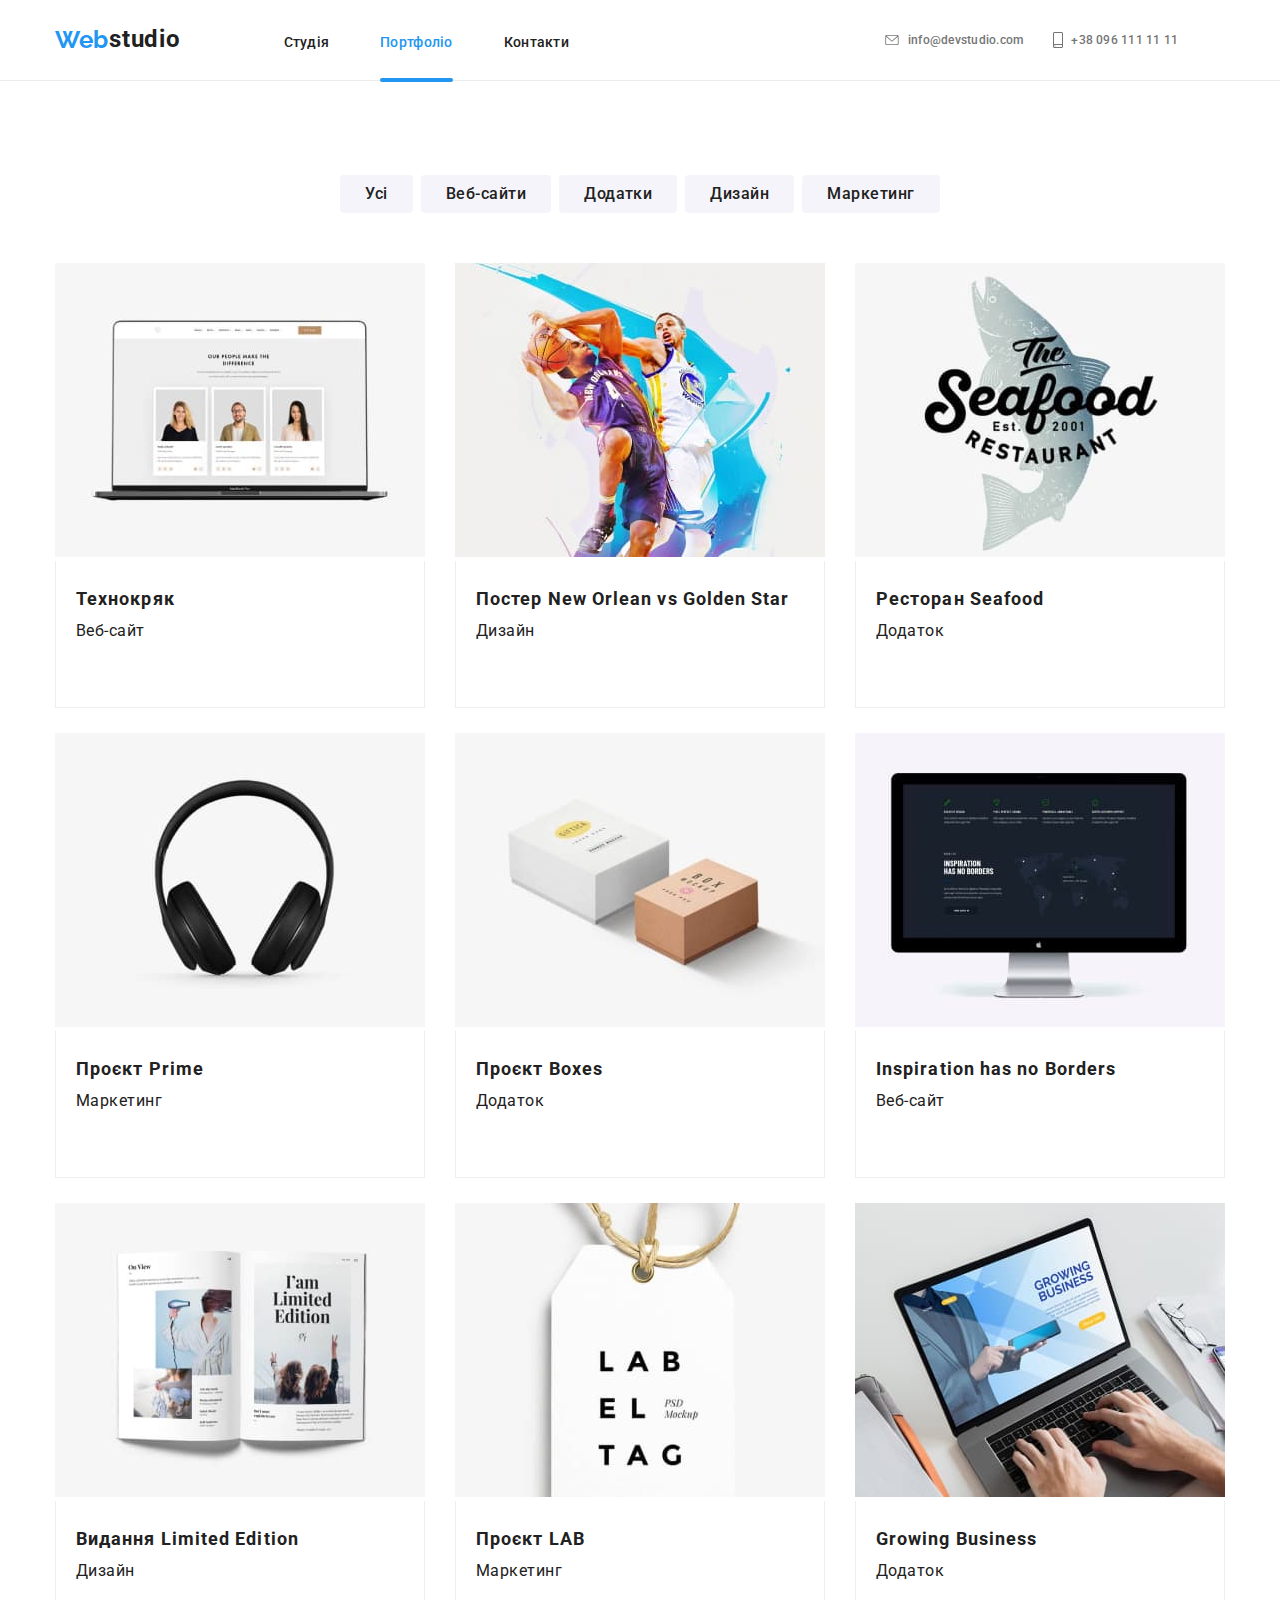
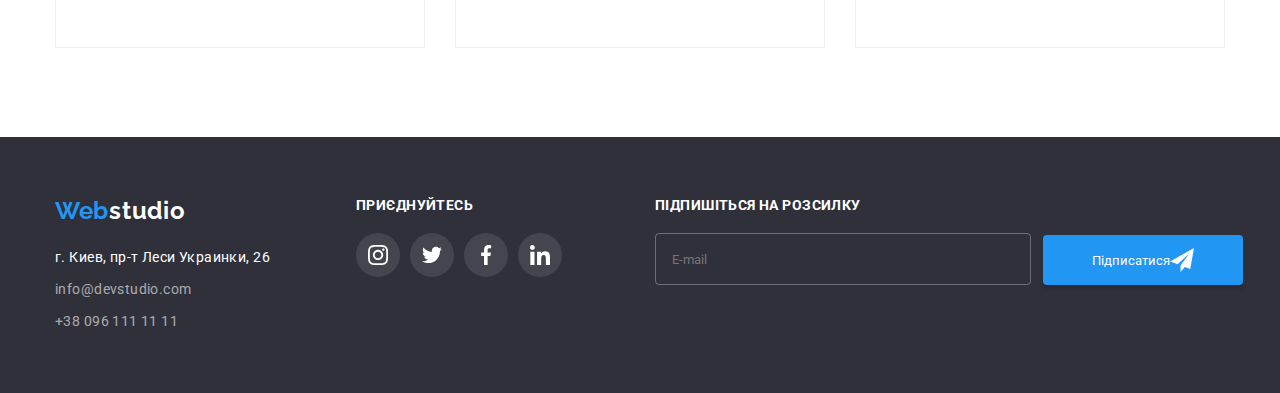
==== commit 4be441ab: "home-work-08" ====
--- a/portfolio.html
+++ b/portfolio.html
@@ -456,7 +456,7 @@
         </div>
            
         <div class="second">
-            <h4 class="second-titel">приєднуйтесь</h4>
+            <p class="second-titel">приєднуйтесь</p>
             <ul class="second-list list">
                 <li class="second-set"> 
                     
--- a/css/main.min.css
+++ b/css/main.min.css
@@ -1 +1 @@
-h1,h2,h3,h4,p,a{margin:0px;padding:0px;text-decoration:none}.list{list-style:none}*{margin:0px;padding:0px;font-family:"Roboto";font-style:normal}@media screen and (min-width: 768px){.navigation-link__color::after{display:block;position:absolute;content:"";bottom:-20px;width:100%;height:4px;background-color:#2196f3;border-radius:2px}}@media screen and (min-width: 768px){.navigaton-set .navigation-link__color{color:#2196f3}}.container{padding-left:15px;padding-right:15px;margin-left:auto;margin-right:auto}@media screen and (max-width: 767px){.container{width:450px}}@media screen and (min-width: 768px){.container{width:738px}}@media screen and (min-width: 1200px){.container{width:1170px}}@media screen and (max-width: 1199px){.header-container{height:80px;margin-left:auto;margin-right:auto}}@media screen and (max-width: 767px){.header-container{height:60px;position:relative;display:-webkit-box;display:-ms-flexbox;display:flex;-webkit-box-pack:end;-ms-flex-pack:end;justify-content:flex-end}}@media screen and (min-width: 768px){.header-container{display:-webkit-box;display:-ms-flexbox;display:flex;-webkit-box-align:center;-ms-flex-align:center;align-items:center}}@media screen and (min-width: 1200px){.header-container{height:80px}}@media screen and (min-width: 768px){.container-menu{display:-webkit-box;display:-ms-flexbox;display:flex}}.header{border-bottom:1px solid #ececec}.header-logo{display:-webkit-box;display:-ms-flexbox;display:flex;-webkit-box-align:center;-ms-flex-align:center;align-items:center;font-family:"Raleway";font-style:normal;width:134px;height:28px;font-weight:700;font-size:24px;line-height:1.16px;letter-spacing:.03em;text-decoration:none;color:#2196f3}@media screen and (max-width: 767px){.header-logo{position:absolute;top:16px;left:15px}}.header-stud{color:#212121}.menu-container{background-color:#fff;font-size:20px}@media screen and (max-width: 767px){.menu-container{display:none;position:absolute;position:fixed;z-index:4;top:0;left:0;width:100vw;height:100%;padding-left:15px;padding-right:15px}}.menu-container.is-open{display:block}@media screen and (min-width: 768px){.menu-container{display:-webkit-box;display:-ms-flexbox;display:flex;-webkit-box-align:center;-ms-flex-align:center;align-items:center}}@media screen and (min-width: 1200px){.menu-container{display:-webkit-box;display:-ms-flexbox;display:flex;-webkit-box-align:center;-ms-flex-align:center;align-items:center;height:80px}}@media screen and (min-width: 768px){.navigaton-set{display:-webkit-box;display:-ms-flexbox;display:flex;margin-left:88px;gap:51px}}.navigation-list{padding-top:10px;padding-bottom:10px}@media screen and (max-width: 767px){.navigation-list{width:219px;height:48px;padding-left:25px}.navigation-list:not(:last-child){margin-bottom:40px}}@media screen and (min-width: 768px){.navigation-list{position:relative}}.navigation-link{color:#212121;font-weight:500;letter-spacing:.02em;-webkit-transition:color 250ms cubic-bezier(0.4, 0, 0.2, 1);transition:color 250ms cubic-bezier(0.4, 0, 0.2, 1)}@media screen and (max-width: 767px){.navigation-link{font-size:40px;line-height:47px}}@media screen and (min-width: 768px){.navigation-link{font-size:14px;line-height:16px}}.navigation-list:hover .navigation-link{color:#2196f3}.navigation-link:focus{color:#2196f3}@media screen and (max-width: 767px){.contacts-set{margin-top:300px;display:-webkit-box;display:-ms-flexbox;display:flex;-webkit-box-orient:vertical;-webkit-box-direction:reverse;-ms-flex-direction:column-reverse;flex-direction:column-reverse}}@media screen and (min-width: 768px){.contacts-set{margin-left:95px}}@media screen and (min-width: 1200px){.contacts-set{margin-left:315px;display:-webkit-box;display:-ms-flexbox;display:flex;-webkit-box-align:center;-ms-flex-align:center;align-items:center;gap:30px}}@media screen and (max-width: 767px){.contacts-list:not(:first-child){margin-bottom:32px}}@media screen and (max-width: 1199px){.contacts-list{display:-webkit-box;display:-ms-flexbox;display:flex;-webkit-box-align:baseline;-ms-flex-align:baseline;align-items:baseline}.contacts-list:first-child{margin-bottom:10px}}.contacts-list:hover .contackts-tel{color:#2196f3}.contackts-tel:focus{color:#2196f3}.contacts-list:hover .contackts-use{fill:#2196f3}.contackts-tel:focus .contackts-use{fill:#2196f3}.contackts-tel{font-weight:500;font-size:12px;line-height:14px;letter-spacing:.02em;color:#757575;-webkit-transition:color 250ms cubic-bezier(0.4, 0, 0.2, 1);transition:color 250ms cubic-bezier(0.4, 0, 0.2, 1)}@media screen and (max-width: 767px){.contackts-tel{font-weight:500;font-size:34px;line-height:40px;letter-spacing:.02em;color:#2196f3}}@media screen and (min-width: 1200px){.contackts-tel{display:-webkit-box;display:-ms-flexbox;display:flex;-webkit-box-align:center;-ms-flex-align:center;align-items:center}}@media screen and (max-width: 767px){.contackts-tel__posht{font-weight:500;font-size:24px;line-height:28px;letter-spacing:.02em;color:#757575}}.contackts-use{fill:#757575;-webkit-transition:fill 250ms cubic-bezier(0.4, 0, 0.2, 1);transition:fill 250ms cubic-bezier(0.4, 0, 0.2, 1)}@media screen and (max-width: 767px){.contackts-use{display:none}}@media screen and (min-width: 768px){.site-set{display:none}}@media screen and (max-width: 767px){.site-set{display:-webkit-box;display:-ms-flexbox;display:flex;margin-top:64px;padding-left:20px}}.site-set li{border-right:1px solid rgba(33,33,33,.2)}.site-list:first-child{list-style:none}.site-list:not(:first-child){margin-left:10px}.site-a{font-weight:500;font-size:18px;line-height:22px;letter-spacing:.02em;color:#2196f3;margin-right:10px}@media screen and (max-width: 767px){.menu-toggle{padding:10px;padding-right:25px;margin:0px;border:none;background-color:rgba(0,0,0,0)}}@media screen and (min-width: 768px){.menu-toggle{display:none}}.button-close{display:-webkit-box;display:-ms-flexbox;display:flex;-webkit-box-pack:end;-ms-flex-pack:end;justify-content:flex-end}@media screen and (min-width: 768px){.button-close{display:none}}.about{min-width:480px;max-width:480px;height:400px;margin:auto;background-image:-webkit-gradient(linear, left top, left bottom, from(rgba(47, 48, 58, 0.4)), to(rgba(47, 48, 58, 0.4))),url(../img/studio/about/about-tel-1x.jpg);background-image:linear-gradient(rgba(47, 48, 58, 0.4), rgba(47, 48, 58, 0.4)),url(../img/studio/about/about-tel-1x.jpg)}@media(min-device-pixel-ratio: 2),(-webkit-min-device-pixel-ratio: 2),(min-resolution: 192dpi),(min-resolution: 2dppx){.about{background-image:-webkit-gradient(linear, left top, right top, from(rgba(47, 48, 58, 0.4)), to(rgba(47, 48, 58, 0.4))),url(../img/studio/about/about-tel-2x.jpg);background-image:linear-gradient(to right, rgba(47, 48, 58, 0.4), rgba(47, 48, 58, 0.4)),url(../img/studio/about/about-tel-2x.jpg);background-size:cover}}@media screen and (min-width: 768px){.about{min-width:768px;background-image:-webkit-gradient(linear, left top, right top, from(rgba(47, 48, 58, 0.4)), to(rgba(47, 48, 58, 0.4))),url(../img/studio/about/about-tablet-1x.jpg);background-image:linear-gradient(to right, rgba(47, 48, 58, 0.4), rgba(47, 48, 58, 0.4)),url(../img/studio/about/about-tablet-1x.jpg)}}@media screen and (min-width: 768px)and (min-device-pixel-ratio: 2),screen and (min-width: 768px)and (-webkit-min-device-pixel-ratio: 2),screen and (min-width: 768px)and (min-resolution: 192dpi),screen and (min-width: 768px)and (min-resolution: 2dppx){.about{background-image:-webkit-gradient(linear, left top, right top, from(rgba(47, 48, 58, 0.4)), to(rgba(47, 48, 58, 0.4))),url(../img/studio/about/about-tablet-2x.jpg);background-image:linear-gradient(to right, rgba(47, 48, 58, 0.4), rgba(47, 48, 58, 0.4)),url(../img/studio/about/about-tablet-2x.jpg);background-size:cover}}@media screen and (min-width: 1200px){.about{max-width:1600px;height:600px;background-image:linear-gradient to right,rgba(47,48,58,.4),rgba(47,48,58,.4),url(../img/studio/about/about-desktop-1x.jpg)}}@media screen and (min-width: 1200px)and (min-device-pixel-ratio: 2),screen and (min-width: 1200px)and (-webkit-min-device-pixel-ratio: 2),screen and (min-width: 1200px)and (min-resolution: 192dpi),screen and (min-width: 1200px)and (min-resolution: 2dppx){.about{background-image:-webkit-gradient(linear, left top, right top, from(rgba(47, 48, 58, 0.4)), to(rgba(47, 48, 58, 0.4))),url(../img/studio/about/about-desktop-2x.jpg);background-image:linear-gradient(to right, rgba(47, 48, 58, 0.4), rgba(47, 48, 58, 0.4)),url(../img/studio/about/about-desktop-2x.jpg);background-size:cover}}.about-titel{width:360px;height:84px;margin-left:auto;margin-right:auto;padding-top:118px;font-weight:900;font-size:26px;line-height:42px;text-align:center;letter-spacing:.06em;text-transform:uppercase;color:#fff}@media screen and (min-width: 1200px){.about-titel{width:696px;height:120px;padding-top:200px;font-size:44px;line-height:60px}}.about-btn{width:200px;height:50px;background-color:#2196f3;color:#fff;-webkit-box-shadow:0px 4px 4px rgba(0,0,0,.15);box-shadow:0px 4px 4px rgba(0,0,0,.15);border-radius:4px;border:none;cursor:pointer;-webkit-transition:background-color 250ms cubic-bezier(0.4, 0, 0.2, 1);transition:background-color 250ms cubic-bezier(0.4, 0, 0.2, 1)}@media screen and (max-width: 767px){.about-btn{margin-left:125px;margin-right:125px;margin-top:30px}}@media screen and (min-width: 768px){.about-btn{margin-left:269px;margin-right:269px;margin-top:40px}}@media screen and (min-width: 1200px){.about-btn{width:216px;margin-left:485px;margin-right:485px;margin-top:40px}}.about-btn:hover,.about-btn:focus{background-color:#2196f3}.backdrop{display:block}.backdrop.is-hidden{display:none}.is-hiden{opacity:0;pointer-events:none}.backdrop{position:fixed;top:0;left:0;width:100%;height:100%;background-color:rgba(0,0,0,.2);opacity:1;z-index:4}.modal{position:absolute;top:50%;left:50%;background-color:#fff;-webkit-transform:translate(-50%, -50%);transform:translate(-50%, -50%);-webkit-box-shadow:0px 1px 3px rgba(0,0,0,.12),0px 1px 1px rgba(0,0,0,.14),0px 2px 1px rgba(0,0,0,.2);box-shadow:0px 1px 3px rgba(0,0,0,.12),0px 1px 1px rgba(0,0,0,.14),0px 2px 1px rgba(0,0,0,.2);border-radius:4px}@media screen and (max-width: 1199px){.modal{width:450px;height:609px}}@media screen and (min-width: 1200px){.modal{width:528;height:581px}}.modal-btn{position:absolute;display:-webkit-box;display:-ms-flexbox;display:flex;-webkit-box-align:center;-ms-flex-align:center;align-items:center;-webkit-box-pack:center;-ms-flex-pack:center;justify-content:center;width:30px;height:30px;top:10px;right:10px;border-radius:50%;border:1px solid rgba(0,0,0,.1);background-color:#fff;z-index:1;cursor:pointer}.modal-svg{position:absolute;width:18px;height:18px;fill:#000;-webkit-transition:fill 250ms cubic-bezier(0.4, 0, 0.2, 1);transition:fill 250ms cubic-bezier(0.4, 0, 0.2, 1)}@media screen and (min-width: 1200px){.send{width:528px;height:581px}}.send-p{margin-left:auto;margin-right:auto;padding-top:40px;width:370px;height:60px;font-weight:700;font-size:20px;line-height:30px;text-align:center;letter-spacing:.03em;color:#212121}@media screen and (min-width: 1200px){.send-p{width:448px;height:23px;line-height:23px}}.send-input{position:relative;margin-left:40px;margin-right:40px}@media screen and (min-width: 1200px){.send-input{width:448px}}.send-box{display:-webkit-box;display:-ms-flexbox;display:flex;-webkit-box-orient:vertical;-webkit-box-direction:normal;-ms-flex-direction:column;flex-direction:column;position:relative;margin-top:10px}.send-box label{font-weight:400;font-size:12px;line-height:14px;letter-spacing:.01em;color:#757575;margin-bottom:4px}.send-field{width:328px;height:40px;border:1px solid rgba(33,33,33,.2);border-radius:4px;padding-left:42px;cursor:pointer}@media screen and (min-width: 1200px){.send-field{width:406px}}.send-svg{position:absolute;top:38px;left:14px;-webkit-transform:translateY(-50%);transform:translateY(-50%);width:18px;height:18px;fill:#212121;-webkit-transition:fill 250ms cubic-bezier(0.4, 0, 0.2, 1);transition:fill 250ms cubic-bezier(0.4, 0, 0.2, 1)}.send-box:focus-within .send-svg{fill:#188ce8}.send-box:focus-within .send-field{border-color:#2196f3}.send-box:hover .send-svg{fill:#188ce8}.send-box:hover .send-field{border-color:#2196f3}.textarea-text{font-weight:400;font-size:12px;line-height:14px;letter-spacing:.01em;color:#757575;margin-top:10px;margin-bottom:4px}.send-textarea{-webkit-box-sizing:border-box;box-sizing:border-box;width:370px;height:120px;border:1px solid rgba(33,33,33,.2);border-radius:4px;resize:none;padding-left:16px;padding-top:10px}@media screen and (min-width: 1200px){.send-textarea{width:448px}}.send-check{display:-webkit-box;display:-ms-flexbox;display:flex;-webkit-box-pack:start;-ms-flex-pack:start;justify-content:flex-start;-webkit-box-align:center;-ms-flex-align:center;align-items:center;margin-top:20px;margin-left:12px;gap:10px;font-weight:400;font-size:14px;line-height:24px;letter-spacing:.03em;color:#757575;cursor:pointer}@media screen and (min-width: 1200px){.send-check{margin-left:40px}}.send-check__a{color:#2196f3;text-decoration:underline}.send-btn{margin-left:125px;margin-right:125px;margin-top:30px;cursor:pointer;background:#188ce8;-webkit-box-shadow:0px 4px 4px rgba(0,0,0,.15);box-shadow:0px 4px 4px rgba(0,0,0,.15);border-radius:4px;color:#fff;width:200px;height:50px;border:none}.visually-hidden{display:none}@media screen and (min-width: 768px){.qualities-me{display:-webkit-box;display:-ms-flexbox;display:flex;-ms-flex-wrap:wrap;flex-wrap:wrap;margin:-15px;margin-top:60px}}@media screen and (min-width: 1200px){.qualities-me{display:-webkit-box;display:-ms-flexbox;display:flex;margin:-15px;margin-top:94px}}@media screen and (max-width: 767px){.qualities-list:first-child{margin-top:60px}}@media screen and (min-width: 768px){.qualities-list{width:354px;margin:15px}}@media screen and (min-width: 1200px){.qualities-list{width:270px}}.qualities-block{background:#f5f4fa;border-radius:4px;width:450px;height:120px;display:-webkit-box;display:-ms-flexbox;display:flex;-webkit-box-pack:center;-ms-flex-pack:center;justify-content:center;-webkit-box-align:center;-ms-flex-align:center;align-items:center}@media screen and (min-width: 768px){.qualities-block{width:354px}}@media screen and (min-width: 1200px){.qualities-block{width:270px}}.qualities-titel{font-weight:700;font-size:14px;line-height:16px;letter-spacing:.03em;text-transform:uppercase;color:#212121;margin-top:30px}@media screen and (max-width: 767px){.qualities-titel{text-align:center}}.qualities-text{font-weight:400;font-size:14px;line-height:24px;letter-spacing:.03em;color:#757575;margin-top:10px;margin-bottom:30px}@media screen and (max-width: 1199px){.work{display:none}}.work-titel{font-weight:700;font-size:36px;line-height:42px;text-align:center;letter-spacing:.03em;color:#212121;margin-top:118px;margin-bottom:50px}.work-list{display:-webkit-box;display:-ms-flexbox;display:flex;margin-bottom:94px}.work-block{position:relative}.work-block:not(:first-child){margin-left:30px}.work-set{position:relative}.work-set_text{display:-webkit-box;display:-ms-flexbox;display:flex;-webkit-box-pack:center;-ms-flex-pack:center;justify-content:center;-webkit-box-align:center;-ms-flex-align:center;align-items:center;position:absolute;bottom:4px;width:370px;height:70px;background-color:rgba(47,48,58,.8);font-weight:700;font-size:14px;line-height:16px;text-align:center;letter-spacing:.03em;text-transform:uppercase;color:#fff}.team{background-color:#f5f4fa}@media screen and (max-width: 767px){.team{min-height:2761px;max-width:767px;min-width:480px;margin:auto}}@media screen and (min-width: 1200px){.team{height:708px}}@media screen and (max-width: 767px){.team-titel{padding-bottom:30px;padding-top:60px;text-align:center}}@media screen and (min-width: 768px){.team-titel{text-align:center;padding-top:60px;padding-bottom:30px}}@media screen and (min-width: 1200px){.team-titel{text-align:center;padding-top:60px}}@media screen and (min-width: 768px){.team-lid{display:-webkit-box;display:-ms-flexbox;display:flex;-ms-flex-wrap:wrap;flex-wrap:wrap;margin:-15px}}.team-cart{background-color:#fff;-webkit-box-shadow:0px 1px 3px rgba(0,0,0,.12),0px 1px 1px rgba(0,0,0,.14),0px 2px 1px rgba(0,0,0,.2);box-shadow:0px 1px 3px rgba(0,0,0,.12),0px 1px 1px rgba(0,0,0,.14),0px 2px 1px rgba(0,0,0,.2);border-radius:0px 0px 4px 4px;margin-bottom:30px;width:450px;height:622px}@media screen and (min-width: 768px){.team-cart{width:354px;height:536px;margin:15px}}@media screen and (min-width: 1200px){.team-cart{width:270px;height:428px}}.team-men{text-align:center;padding-top:30px;font-weight:500;font-size:16px;line-height:19px;letter-spacing:.03em;color:#212121}.team-text{padding-top:10px;font-style:normal;font-weight:400;font-size:16px;line-height:19px;text-align:center;letter-spacing:.03em;color:#757575}.social{display:-webkit-box;display:-ms-flexbox;display:flex;-webkit-box-align:baseline;-ms-flex-align:baseline;align-items:baseline;-webkit-box-pack:center;-ms-flex-pack:center;justify-content:center;padding-top:15px;gap:10px}.social-list{display:-webkit-box;display:-ms-flexbox;display:flex;-webkit-box-pack:center;-ms-flex-pack:center;justify-content:center;-webkit-box-align:center;-ms-flex-align:center;align-items:center;background-color:rgba(0,0,0,0);-webkit-transition:background-color 250ms cubic-bezier(0.4, 0, 0.2, 1);transition:background-color 250ms cubic-bezier(0.4, 0, 0.2, 1)}.social-site{display:-webkit-box;display:-ms-flexbox;display:flex;-webkit-box-pack:center;-ms-flex-pack:center;justify-content:center;-webkit-box-align:center;-ms-flex-align:center;align-items:center;background-color:#fff;width:44px;height:44px;border-radius:50%;-webkit-transition:background-color 250ms cubic-bezier(0.4, 0, 0.2, 1);transition:background-color 250ms cubic-bezier(0.4, 0, 0.2, 1)}.social-site:hover,.social-site:focus{background-color:#2196f3}.social-svg{fill:#afb1b8;-webkit-transition:fill 250ms cubic-bezier(0.4, 0, 0.2, 1);transition:fill 250ms cubic-bezier(0.4, 0, 0.2, 1)}.social-site:hover .social-svg,.social-site:focus .social-svg{fill:#fff}@media screen and (max-width: 767px){.client{height:519px;padding-top:60px}}@media screen and (min-width: 768px){.client{height:397px;padding-top:60px}}@media screen and (min-width: 1200px){.client{height:372px;padding-top:94px}}.client-p{font-weight:700;font-size:36px;line-height:42px;text-align:center;letter-spacing:.03em;color:#212121}@media screen and (max-width: 1199px){.client-p{margin-bottom:30px}}@media screen and (min-width: 1200px){.client-p{margin-bottom:50px}}.company{display:-webkit-box;display:-ms-flexbox;display:flex}@media screen and (max-width: 767px){.company{margin:-15px}}@media screen and (max-width: 1199px){.company{margin:-15px;-ms-flex-wrap:wrap;flex-wrap:wrap}}.company-li{display:-webkit-box;display:-ms-flexbox;display:flex;-webkit-box-pack:center;-ms-flex-pack:center;justify-content:center;-webkit-box-align:center;-ms-flex-align:center;align-items:center;width:208px;height:92px;border:1px solid #afb1b8;border-radius:4px;-webkit-transition:border-radius 250ms cubic-bezier(0.4, 0, 0.2, 1);transition:border-radius 250ms cubic-bezier(0.4, 0, 0.2, 1)}@media screen and (max-width: 767px){.company-li{margin:15px}}@media screen and (min-width: 768px){.company-li{width:224px;height:92px;margin:15px}}@media screen and (min-width: 1200px){.company-li{width:170px;height:92px}.company-li:not(:last-child){margin-right:30px}}.company-li:hover,.company-li:focus{border-color:#2196f3}.company-svg{fill:#afb1b8}.company-li:hover .company-svg,.company-li:focus .company-svg{fill:#2196f3}.porfolio-list{display:-webkit-box;display:-ms-flexbox;display:flex;margin-top:60px;gap:8px}@media screen and (max-width: 767px){.porfolio-list{-ms-flex-wrap:wrap;flex-wrap:wrap}}@media screen and (min-width: 768px){.porfolio-list{-webkit-box-pack:center;-ms-flex-pack:center;justify-content:center;margin-bottom:30px}}.porfolio-btn{padding:6px 22px;background-color:#f5f4fa;border-radius:4px;border:none;font-weight:500;font-size:16px;line-height:26px;text-align:center;letter-spacing:.03em;color:#212121;-webkit-transition:background-color 250ms cubic-bezier(0.4, 0, 0.2, 1);transition:background-color 250ms cubic-bezier(0.4, 0, 0.2, 1);-webkit-transition:color 250ms cubic-bezier(0.4, 0, 0.2, 1);transition:color 250ms cubic-bezier(0.4, 0, 0.2, 1)}.porfolio-btn:first-child{padding:6px 25px}.porfolio-btn:focus,.porfolio-btn:hover{background-color:#2196f3;color:#fff}@media screen and (min-width: 768px){.hero{display:-webkit-box;display:-ms-flexbox;display:flex;-ms-flex-wrap:wrap;flex-wrap:wrap;-webkit-box-pack:justify;-ms-flex-pack:justify;justify-content:space-between}}@media screen and (max-width: 767px){.hero-child:not(:last-child){margin-bottom:30px}.hero-child:last-child{margin-bottom:60px}.hero-child:first-child{margin-top:30px}}@media screen and (min-width: 768px){.hero-child{max-width:354px;height:440px}.hero-child:not(:last-child){margin-bottom:30px}.hero-child:last-child{margin-bottom:60px}}@media screen and (min-width: 1200px){.hero-child{max-width:370px}.hero-child:last-child{margin-bottom:94px}}.hero-site{position:relative;-webkit-transition:-webkit-box-shadow 250ms cubic-bezier(0.4, 0, 0.2, 1);transition:-webkit-box-shadow 250ms cubic-bezier(0.4, 0, 0.2, 1);transition:box-shadow 250ms cubic-bezier(0.4, 0, 0.2, 1);transition:box-shadow 250ms cubic-bezier(0.4, 0, 0.2, 1), -webkit-box-shadow 250ms cubic-bezier(0.4, 0, 0.2, 1)}.hero-cart{overflow:hidden;position:relative}.hero-cart::after{z-index:0;opacity:0;position:absolute;-webkit-transform:translateY(100%);transform:translateY(100%);content:"";left:0;top:0;width:100%;height:294px;background:rgba(33,150,243,.9);-webkit-transition:opacity 250ms cubic-bezier(0.4, 0, 0.2, 1),-webkit-transform 250ms cubic-bezier(0.4, 0, 0.2, 1);transition:opacity 250ms cubic-bezier(0.4, 0, 0.2, 1),-webkit-transform 250ms cubic-bezier(0.4, 0, 0.2, 1);transition:opacity 250ms cubic-bezier(0.4, 0, 0.2, 1),transform 250ms cubic-bezier(0.4, 0, 0.2, 1);transition:opacity 250ms cubic-bezier(0.4, 0, 0.2, 1),transform 250ms cubic-bezier(0.4, 0, 0.2, 1),-webkit-transform 250ms cubic-bezier(0.4, 0, 0.2, 1)}@media screen and (min-width: 768px){.hero-cart::after{max-width:354px}}@media screen and (min-width: 1200px){.hero-cart::after{max-width:370px}}.hero-p{position:absolute;padding:63px 24px;z-index:1;opacity:0;-webkit-transform:translateY(100%);transform:translateY(100%);font-weight:400;font-size:18px;line-height:28px;letter-spacing:.03em;color:#fff;-webkit-transition:opacity 250ms cubic-bezier(0.4, 0, 0.2, 1),-webkit-transform 250ms cubic-bezier(0.4, 0, 0.2, 1);transition:opacity 250ms cubic-bezier(0.4, 0, 0.2, 1),-webkit-transform 250ms cubic-bezier(0.4, 0, 0.2, 1);transition:opacity 250ms cubic-bezier(0.4, 0, 0.2, 1),transform 250ms cubic-bezier(0.4, 0, 0.2, 1);transition:opacity 250ms cubic-bezier(0.4, 0, 0.2, 1),transform 250ms cubic-bezier(0.4, 0, 0.2, 1),-webkit-transform 250ms cubic-bezier(0.4, 0, 0.2, 1)}.hero-site:focus .hero-p,.hero-site:hover .hero-p{-webkit-transform:translateY(0);transform:translateY(0);opacity:1}.hero-site:focus .hero-cart::after,.hero-site:hover .hero-cart::after{-webkit-transform:translateY(0);transform:translateY(0);opacity:1}.hero-site{display:block}@media screen and (min-width: 768px){.hero-site{height:440px}}.hero-site:hover,.hero-site:focus{-webkit-box-shadow:0px 1px 1px rgba(0,0,0,.12),0px 4px 4px rgba(0,0,0,.06),1px 4px 6px rgba(0,0,0,.16);box-shadow:0px 1px 1px rgba(0,0,0,.12),0px 4px 4px rgba(0,0,0,.06),1px 4px 6px rgba(0,0,0,.16)}.hero-block{padding:20px 20px;border:1px solid #eee;border-top:none}@media screen and (min-width: 768px){.hero-block{height:106px}}.hero-titel{text-align:initial;font-weight:700;font-size:18px;line-height:2;letter-spacing:.06em;color:#212121}.hero-text{text-align:initial;font-weight:400;font-size:16px;line-height:1.8;letter-spacing:.03em;color:#212121}.footer{background-color:#2f303a}@media screen and (max-width: 767px){.footer{padding-top:60px;height:603px;min-width:480px;max-width:767px}}@media screen and (min-width: 768px){.footer{padding-top:60px;height:463px}}@media screen and (min-width: 1200px){.footer{height:252px}}@media screen and (min-width: 1200px){.container-flex{display:-webkit-box;display:-ms-flexbox;display:flex}}@media screen and (min-width: 768px){.tablet{display:-webkit-box;display:-ms-flexbox;display:flex;-ms-flex-pack:distribute;justify-content:space-around}}@media screen and (min-width: 1200px){.tablet{gap:70px}}.fhirst{display:-webkit-box;display:-ms-flexbox;display:flex;-webkit-box-orient:vertical;-webkit-box-direction:normal;-ms-flex-direction:column;flex-direction:column}@media screen and (max-width: 1199px){.fhirst{-webkit-box-pack:center;-ms-flex-pack:center;justify-content:center;-webkit-box-align:center;-ms-flex-align:center;align-items:center}}.fhirst-logo{font-family:"Raleway";font-style:normal;font-weight:700;font-size:24px;line-height:28px;letter-spacing:.03em;color:#2196f3;margin-bottom:20px}@media screen and (min-width: 1200px){.fhirst-adres{width:231px}}.fhirst-logo__colour{font-family:"Raleway";font-style:normal;color:#fff}.fhirst-titel{display:-webkit-box;display:-ms-flexbox;display:flex;-webkit-box-orient:vertical;-webkit-box-direction:normal;-ms-flex-direction:column;flex-direction:column}@media screen and (max-width: 1199px){.fhirst-titel{-webkit-box-align:center;-ms-flex-align:center;align-items:center}}.fhirst-li:not(:last-child){margin-bottom:8px}.fhirst-location{font-weight:400;font-size:14px;line-height:24px;text-align:center;letter-spacing:.03em;color:#fff}.fhirst-contackt{font-weight:400;font-size:14px;line-height:24px;text-align:center;letter-spacing:.03em;color:rgba(255,255,255,.6)}.second{display:-webkit-box;display:-ms-flexbox;display:flex;-webkit-box-orient:vertical;-webkit-box-direction:normal;-ms-flex-direction:column;flex-direction:column;-webkit-box-align:center;-ms-flex-align:center;align-items:center}@media screen and (max-width: 767px){.second{margin-top:60px}}.second-titel{font-weight:700;font-size:14px;line-height:16px;text-align:center;letter-spacing:.03em;text-transform:uppercase;color:#fff;margin-bottom:20px}.second-list{display:-webkit-box;display:-ms-flexbox;display:flex;gap:10px}.second-set{display:-webkit-box;display:-ms-flexbox;display:flex;-webkit-box-pack:center;-ms-flex-pack:center;justify-content:center;-webkit-box-align:center;-ms-flex-align:center;align-items:center;width:44px;height:44px;border-radius:50%;background-color:rgba(255,255,255,.1);-webkit-transition:background-color 250ms cubic-bezier(0.4, 0, 0.2, 1);transition:background-color 250ms cubic-bezier(0.4, 0, 0.2, 1)}.second-set:hover{background-color:#2196f3}.second-site{display:-webkit-box;display:-ms-flexbox;display:flex;-webkit-box-pack:center;-ms-flex-pack:center;justify-content:center}.second-icon{fill:#fff}@media screen and (min-width: 1200px){.third{margin-left:93px}}.third-form{display:-webkit-box;display:-ms-flexbox;display:flex;-webkit-box-pack:center;-ms-flex-pack:center;justify-content:center}@media screen and (max-width: 1199px){.third-form{-webkit-box-orient:vertical;-webkit-box-direction:normal;-ms-flex-direction:column;flex-direction:column;-webkit-box-align:center;-ms-flex-align:center;align-items:center;-ms-flex-wrap:wrap;flex-wrap:wrap;margin-top:60px}}@media screen and (max-width: 767px){.third-follow{margin-top:60px;display:-webkit-box;display:-ms-flexbox;display:flex;-ms-flex-wrap:wrap;flex-wrap:wrap;-webkit-box-pack:center;-ms-flex-pack:center;justify-content:center}}@media screen and (min-width: 768px){.third-follow{display:-webkit-box;display:-ms-flexbox;display:flex;-ms-flex-wrap:wrap;flex-wrap:wrap;-webkit-box-orient:vertical;-webkit-box-direction:normal;-ms-flex-direction:column;flex-direction:column;-webkit-box-align:center;-ms-flex-align:center;align-items:center}}@media screen and (min-width: 1200px){.third-follow{-webkit-box-align:start;-ms-flex-align:start;align-items:flex-start}}.third-follow label{font-weight:700;font-size:14px;line-height:16px;letter-spacing:.03em;text-transform:uppercase;color:#fff}.third-input{background-color:rgba(0,0,0,0);border:1px solid rgba(255,255,255,.3);border-radius:4px;padding-left:16px;margin-top:20px;color:#fff}@media screen and (max-width: 1199px){.third-input{width:450px;height:50px}}@media screen and (min-width: 1200px){.third-input{width:358px;height:50px}}@media screen and (min-width: 1200px){.third-subscribe{display:-webkit-box;display:-ms-flexbox;display:flex;-webkit-box-align:end;-ms-flex-align:end;align-items:flex-end;margin-left:12px}}.third-btn{display:-webkit-box;display:-ms-flexbox;display:flex;-webkit-box-pack:center;-ms-flex-pack:center;justify-content:center;-webkit-box-align:center;-ms-flex-align:center;align-items:center;width:200px;height:50px;background:#2196f3;-webkit-box-shadow:0px 4px 4px rgba(0,0,0,.15);box-shadow:0px 4px 4px rgba(0,0,0,.15);border-radius:4px;color:#fff;border:none}@media screen and (max-width: 1199px){.third-btn{gap:12px;margin-top:30px}}/*# sourceMappingURL=main.min.css.map */+h1,h2,h3,h4,p,a{margin:0px;padding:0px;text-decoration:none}.list{list-style:none}*{margin:0px;padding:0px;font-family:"Roboto";font-style:normal}@media screen and (min-width: 768px){.navigation-link__color::after{display:block;position:absolute;content:"";bottom:-20px;width:100%;height:4px;background-color:#2196f3;border-radius:2px}}@media screen and (min-width: 768px){.navigaton-set .navigation-link__color{color:#2196f3}}.container{padding-left:15px;padding-right:15px;margin-left:auto;margin-right:auto}@media screen and (max-width: 767px){.container{width:450px}}@media screen and (min-width: 768px){.container{width:738px}}@media screen and (min-width: 1200px){.container{width:1170px}}@media screen and (max-width: 1199px){.header-container{height:80px;margin-left:auto;margin-right:auto}}@media screen and (max-width: 767px){.header-container{height:60px;position:relative;display:-webkit-box;display:-ms-flexbox;display:flex;-webkit-box-pack:end;-ms-flex-pack:end;justify-content:flex-end}}@media screen and (min-width: 768px){.header-container{display:-webkit-box;display:-ms-flexbox;display:flex;-webkit-box-align:center;-ms-flex-align:center;align-items:center}}@media screen and (min-width: 1200px){.header-container{height:80px}}@media screen and (min-width: 768px){.container-menu{display:-webkit-box;display:-ms-flexbox;display:flex}}.header{border-bottom:1px solid #ececec}.header-logo{display:-webkit-box;display:-ms-flexbox;display:flex;-webkit-box-align:center;-ms-flex-align:center;align-items:center;font-family:"Raleway";font-style:normal;width:134px;height:28px;font-weight:700;font-size:24px;line-height:1.16px;letter-spacing:.03em;text-decoration:none;color:#2196f3}@media screen and (max-width: 767px){.header-logo{position:absolute;top:16px;left:15px}}.header-stud{color:#212121}.menu-container{background-color:#fff;font-size:20px}@media screen and (max-width: 767px){.menu-container{display:none;position:absolute;position:fixed;z-index:4;top:0;left:0;width:100vw;width:100%;height:100%;padding-left:15px;padding-right:15px}}.menu-container.is-open{display:block}@media screen and (min-width: 768px){.menu-container{display:-webkit-box;display:-ms-flexbox;display:flex;-webkit-box-align:center;-ms-flex-align:center;align-items:center}}@media screen and (min-width: 1200px){.menu-container{display:-webkit-box;display:-ms-flexbox;display:flex;-webkit-box-align:center;-ms-flex-align:center;align-items:center;height:80px}}@media screen and (min-width: 768px){.navigaton-set{display:-webkit-box;display:-ms-flexbox;display:flex;margin-left:88px;gap:51px}}.navigation-list{padding-top:10px;padding-bottom:10px}@media screen and (max-width: 767px){.navigation-list{width:219px;height:48px;padding-left:25px}.navigation-list:not(:last-child){margin-bottom:40px}}@media screen and (min-width: 768px){.navigation-list{position:relative}}.navigation-link{color:#212121;font-weight:500;letter-spacing:.02em;-webkit-transition:color 250ms cubic-bezier(0.4, 0, 0.2, 1);transition:color 250ms cubic-bezier(0.4, 0, 0.2, 1)}@media screen and (max-width: 767px){.navigation-link{font-size:40px;line-height:47px}}@media screen and (min-width: 768px){.navigation-link{font-size:14px;line-height:16px}}.navigation-list:hover .navigation-link{color:#2196f3}.navigation-link:focus{color:#2196f3}@media screen and (max-width: 767px){.contacts-set{margin-top:300px;display:-webkit-box;display:-ms-flexbox;display:flex;-webkit-box-orient:vertical;-webkit-box-direction:reverse;-ms-flex-direction:column-reverse;flex-direction:column-reverse}}@media screen and (min-width: 768px){.contacts-set{margin-left:95px}}@media screen and (min-width: 1200px){.contacts-set{margin-left:315px;display:-webkit-box;display:-ms-flexbox;display:flex;-webkit-box-align:center;-ms-flex-align:center;align-items:center;gap:30px}}@media screen and (max-width: 767px){.contacts-list:not(:first-child){margin-bottom:32px}}@media screen and (max-width: 1199px){.contacts-list{display:-webkit-box;display:-ms-flexbox;display:flex;-webkit-box-align:baseline;-ms-flex-align:baseline;align-items:baseline}.contacts-list:first-child{margin-bottom:10px}}.contacts-list:hover .contackts-tel{color:#2196f3}.contackts-tel:focus{color:#2196f3}.contacts-list:hover .contackts-use{fill:#2196f3}.contackts-tel:focus .contackts-use{fill:#2196f3}.contackts-tel{font-weight:500;font-size:12px;line-height:14px;letter-spacing:.02em;color:#757575;-webkit-transition:color 250ms cubic-bezier(0.4, 0, 0.2, 1);transition:color 250ms cubic-bezier(0.4, 0, 0.2, 1)}@media screen and (max-width: 767px){.contackts-tel{font-weight:500;font-size:34px;line-height:40px;letter-spacing:.02em;color:#2196f3}}@media screen and (min-width: 1200px){.contackts-tel{display:-webkit-box;display:-ms-flexbox;display:flex;-webkit-box-align:center;-ms-flex-align:center;align-items:center}}@media screen and (max-width: 767px){.contackts-tel__posht{font-weight:500;font-size:24px;line-height:28px;letter-spacing:.02em;color:#757575}}@media screen and (min-width: 768px){.contackts-card{margin-right:8px}}@media screen and (min-width: 1200px){.contackts-card{margin-right:8px}}.contackts-use{fill:#757575;-webkit-transition:fill 250ms cubic-bezier(0.4, 0, 0.2, 1);transition:fill 250ms cubic-bezier(0.4, 0, 0.2, 1)}@media screen and (max-width: 767px){.contackts-use{display:none}}@media screen and (min-width: 768px){.site-set{display:none}}@media screen and (max-width: 767px){.site-set{display:-webkit-box;display:-ms-flexbox;display:flex;margin-top:64px;padding-left:20px}}.site-set li{border-right:1px solid rgba(33,33,33,.2)}.site-list:first-child{list-style:none}.site-list:not(:first-child){margin-left:10px}.site-a{font-weight:500;font-size:18px;line-height:22px;letter-spacing:.02em;color:#2196f3;margin-right:10px}@media screen and (max-width: 767px){.menu-toggle{padding:10px;padding-right:25px;margin:0px;border:none;background-color:rgba(0,0,0,0)}}@media screen and (min-width: 768px){.menu-toggle{display:none}}.button-close{display:-webkit-box;display:-ms-flexbox;display:flex;-webkit-box-pack:end;-ms-flex-pack:end;justify-content:flex-end}@media screen and (min-width: 768px){.button-close{display:none}}.about{min-width:480px;max-width:480px;height:400px;margin:auto;background-image:-webkit-gradient(linear, left top, left bottom, from(rgba(47, 48, 58, 0.4)), to(rgba(47, 48, 58, 0.4))),url(../img/studio/about/about-tel-1x.jpg);background-image:linear-gradient(rgba(47, 48, 58, 0.4), rgba(47, 48, 58, 0.4)),url(../img/studio/about/about-tel-1x.jpg)}@media(min-device-pixel-ratio: 2),(-webkit-min-device-pixel-ratio: 2),(min-resolution: 192dpi),(min-resolution: 2dppx){.about{background-image:-webkit-gradient(linear, left top, right top, from(rgba(47, 48, 58, 0.4)), to(rgba(47, 48, 58, 0.4))),url(../img/studio/about/about-tel-2x.jpg);background-image:linear-gradient(to right, rgba(47, 48, 58, 0.4), rgba(47, 48, 58, 0.4)),url(../img/studio/about/about-tel-2x.jpg);background-size:cover}}@media screen and (min-width: 768px){.about{min-width:768px;background-image:-webkit-gradient(linear, left top, right top, from(rgba(47, 48, 58, 0.4)), to(rgba(47, 48, 58, 0.4))),url(../img/studio/about/about-tablet-1x.jpg);background-image:linear-gradient(to right, rgba(47, 48, 58, 0.4), rgba(47, 48, 58, 0.4)),url(../img/studio/about/about-tablet-1x.jpg)}}@media screen and (min-width: 768px)and (min-device-pixel-ratio: 2),screen and (min-width: 768px)and (-webkit-min-device-pixel-ratio: 2),screen and (min-width: 768px)and (min-resolution: 192dpi),screen and (min-width: 768px)and (min-resolution: 2dppx){.about{background-image:-webkit-gradient(linear, left top, right top, from(rgba(47, 48, 58, 0.4)), to(rgba(47, 48, 58, 0.4))),url(../img/studio/about/about-tablet-2x.jpg);background-image:linear-gradient(to right, rgba(47, 48, 58, 0.4), rgba(47, 48, 58, 0.4)),url(../img/studio/about/about-tablet-2x.jpg);background-size:cover}}@media screen and (min-width: 1200px){.about{max-width:1600px;height:600px;background-image:linear-gradient to right,rgba(47,48,58,.4),rgba(47,48,58,.4),url(../img/studio/about/about-desktop-1x.jpg)}}@media screen and (min-width: 1200px)and (min-device-pixel-ratio: 2),screen and (min-width: 1200px)and (-webkit-min-device-pixel-ratio: 2),screen and (min-width: 1200px)and (min-resolution: 192dpi),screen and (min-width: 1200px)and (min-resolution: 2dppx){.about{background-image:-webkit-gradient(linear, left top, right top, from(rgba(47, 48, 58, 0.4)), to(rgba(47, 48, 58, 0.4))),url(../img/studio/about/about-desktop-2x.jpg);background-image:linear-gradient(to right, rgba(47, 48, 58, 0.4), rgba(47, 48, 58, 0.4)),url(../img/studio/about/about-desktop-2x.jpg);background-size:cover}}.about-titel{width:360px;height:84px;margin-left:auto;margin-right:auto;padding-top:118px;font-weight:900;font-size:26px;line-height:42px;text-align:center;letter-spacing:.06em;text-transform:uppercase;color:#fff}@media screen and (min-width: 1200px){.about-titel{width:696px;height:120px;padding-top:200px;font-size:44px;line-height:60px}}.about-btn{width:200px;height:50px;background-color:#2196f3;color:#fff;-webkit-box-shadow:0px 4px 4px rgba(0,0,0,.15);box-shadow:0px 4px 4px rgba(0,0,0,.15);border-radius:4px;border:none;cursor:pointer;-webkit-transition:background-color 250ms cubic-bezier(0.4, 0, 0.2, 1);transition:background-color 250ms cubic-bezier(0.4, 0, 0.2, 1)}@media screen and (max-width: 767px){.about-btn{margin-left:125px;margin-right:125px;margin-top:30px}}@media screen and (min-width: 768px){.about-btn{margin-left:269px;margin-right:269px;margin-top:40px}}@media screen and (min-width: 1200px){.about-btn{width:216px;margin-left:485px;margin-right:485px;margin-top:40px}}.about-btn:hover,.about-btn:focus{background-color:#2196f3}.backdrop{display:block}.backdrop.is-hidden{display:none}.is-hiden{opacity:0;pointer-events:none}.backdrop{position:fixed;top:0;left:0;width:100%;height:100%;background-color:rgba(0,0,0,.2);opacity:1;z-index:4}.modal{position:absolute;top:50%;left:50%;background-color:#fff;-webkit-transform:translate(-50%, -50%);transform:translate(-50%, -50%);-webkit-box-shadow:0px 1px 3px rgba(0,0,0,.12),0px 1px 1px rgba(0,0,0,.14),0px 2px 1px rgba(0,0,0,.2);box-shadow:0px 1px 3px rgba(0,0,0,.12),0px 1px 1px rgba(0,0,0,.14),0px 2px 1px rgba(0,0,0,.2);border-radius:4px}@media screen and (max-width: 1199px){.modal{width:450px;height:609px}}@media screen and (min-width: 1200px){.modal{width:528;height:581px}}.modal-btn{position:absolute;display:-webkit-box;display:-ms-flexbox;display:flex;-webkit-box-align:center;-ms-flex-align:center;align-items:center;-webkit-box-pack:center;-ms-flex-pack:center;justify-content:center;width:30px;height:30px;top:10px;right:10px;border-radius:50%;border:1px solid rgba(0,0,0,.1);background-color:#fff;z-index:1;cursor:pointer}.modal-btn:hover .modal-svg{fill:#2196f3}.modal-svg{position:absolute;width:18px;height:18px;-webkit-transition:fill 250ms cubic-bezier(0.4, 0, 0.2, 1);transition:fill 250ms cubic-bezier(0.4, 0, 0.2, 1)}@media screen and (min-width: 1200px){.send{width:528px;height:581px}}.send-p{margin-left:auto;margin-right:auto;padding-top:40px;width:370px;height:60px;font-weight:700;font-size:20px;line-height:30px;text-align:center;letter-spacing:.03em;color:#212121}@media screen and (min-width: 1200px){.send-p{width:448px;height:23px;line-height:23px}}.send-input{position:relative;margin-left:40px;margin-right:40px}@media screen and (min-width: 1200px){.send-input{width:448px}}.send-box{display:-webkit-box;display:-ms-flexbox;display:flex;-webkit-box-orient:vertical;-webkit-box-direction:normal;-ms-flex-direction:column;flex-direction:column;position:relative;margin-top:10px}.send-box label{font-weight:400;font-size:12px;line-height:14px;letter-spacing:.01em;color:#757575;margin-bottom:4px}.send-field{width:328px;height:40px;border:1px solid rgba(33,33,33,.2);border-radius:4px;padding-left:42px;cursor:pointer;outline:none;-webkit-transition:border 250ms cubic-bezier(0.4, 0, 0.2, 1);transition:border 250ms cubic-bezier(0.4, 0, 0.2, 1)}@media screen and (min-width: 1200px){.send-field{width:406px}}.send-svg{position:absolute;top:38px;left:14px;-webkit-transform:translateY(-50%);transform:translateY(-50%);width:18px;height:18px;-webkit-transition:fill 250ms cubic-bezier(0.4, 0, 0.2, 1);transition:fill 250ms cubic-bezier(0.4, 0, 0.2, 1)}.send-input:focus-within .send-focus{fill:#188ce8}.send-input:focus-within .send-field{border-color:#2196f3}.textarea-text{font-weight:400;font-size:12px;line-height:14px;letter-spacing:.01em;color:#757575;margin-top:10px;margin-bottom:4px}.send-textarea{-webkit-box-sizing:border-box;box-sizing:border-box;width:370px;height:120px;border:1px solid rgba(33,33,33,.2);border-radius:4px;resize:none;padding-left:16px;padding-top:10px}@media screen and (min-width: 1200px){.send-textarea{width:448px}}.send-check{display:-webkit-box;display:-ms-flexbox;display:flex;-webkit-box-pack:start;-ms-flex-pack:start;justify-content:flex-start;-webkit-box-align:center;-ms-flex-align:center;align-items:center;margin-top:20px;margin-left:12px;gap:10px;font-weight:400;font-size:14px;line-height:24px;letter-spacing:.03em;color:#757575;cursor:pointer;gap:4px;margin-left:40px}@media screen and (min-width: 1200px){.send-check{margin-left:40px}}@media screen and (min-width: 768px){.modal-text{font-weight:400;font-size:12px;line-height:14px;letter-spacing:.03em}}@media screen and (min-width: 1200px){.modal-text{font-weight:400;font-size:14px;line-height:24px;letter-spacing:.03em}}.send-check__a{color:#2196f3;text-decoration:underline}@media screen and (min-width: 768px){.send-check__a{font-weight:400;font-size:12px;line-height:14px;letter-spacing:.03em}}@media screen and (min-width: 1200px){.send-check__a{font-weight:400;font-size:14px;line-height:24px;letter-spacing:.03em}}.send-btn{margin-left:125px;margin-right:125px;margin-top:30px;cursor:pointer;background:#188ce8;-webkit-box-shadow:0px 4px 4px rgba(0,0,0,.15);box-shadow:0px 4px 4px rgba(0,0,0,.15);border-radius:4px;color:#fff;width:200px;height:50px;border:none}.visually-hidden{display:none}.qualities{padding-bottom:60px;padding-top:60px}@media screen and (min-width: 1200px){.qualities{padding-top:94px}}@media screen and (max-width: 767px){.qualities-me{padding-top:60px;padding-bottom:60px}}@media screen and (min-width: 768px){.qualities-me{display:-webkit-box;display:-ms-flexbox;display:flex;-ms-flex-wrap:wrap;flex-wrap:wrap;margin:-15px}}@media screen and (min-width: 1200px){.qualities-me{display:-webkit-box;display:-ms-flexbox;display:flex;margin:-15px}}@media screen and (min-width: 768px){.qualities-list{width:354px;margin:15px}}@media screen and (min-width: 1200px){.qualities-list{width:270px}}.qualities-block{background:#f5f4fa;border-radius:4px;width:450px;height:120px;display:-webkit-box;display:-ms-flexbox;display:flex;-webkit-box-pack:center;-ms-flex-pack:center;justify-content:center;-webkit-box-align:center;-ms-flex-align:center;align-items:center}@media screen and (min-width: 768px){.qualities-block{width:354px}}@media screen and (min-width: 1200px){.qualities-block{width:270px}}.qualities-titel{font-weight:700;font-size:14px;line-height:16px;letter-spacing:.03em;text-transform:uppercase;color:#212121;margin-top:30px}@media screen and (max-width: 767px){.qualities-titel{text-align:center}}.qualities-text{font-weight:400;font-size:14px;line-height:24px;letter-spacing:.03em;color:#757575;margin-top:10px}.qualities-text:not(:last-child){margin-bottom:30px}.work{padding-top:58px;padding-bottom:94px}@media screen and (max-width: 1199px){.work{display:none}}.work-titel{font-weight:700;font-size:36px;line-height:42px;text-align:center;letter-spacing:.03em;color:#212121;margin-bottom:50px}.work-list{display:-webkit-box;display:-ms-flexbox;display:flex}.work-block{position:relative}.work-block:not(:first-child){margin-left:30px}.work-set{position:relative}.work-set_text{display:-webkit-box;display:-ms-flexbox;display:flex;-webkit-box-pack:center;-ms-flex-pack:center;justify-content:center;-webkit-box-align:center;-ms-flex-align:center;align-items:center;position:absolute;bottom:4px;width:370px;height:70px;background-color:rgba(47,48,58,.8);font-weight:700;font-size:14px;line-height:16px;text-align:center;letter-spacing:.03em;text-transform:uppercase;color:#fff}.team{background-color:#f5f4fa;padding-top:60px;padding-bottom:60px}@media screen and (max-width: 767px){.team{max-width:767px;min-width:480px;margin:auto}}@media screen and (min-width: 1200px){.team{padding-top:94px;padding-bottom:94px}}@media screen and (max-width: 767px){.team-titel{margin-bottom:30px;text-align:center}}@media screen and (min-width: 768px){.team-titel{text-align:center;margin-bottom:30px}}@media screen and (min-width: 1200px){.team-titel{text-align:center}}@media screen and (min-width: 768px){.team-lid{display:-webkit-box;display:-ms-flexbox;display:flex;-ms-flex-wrap:wrap;flex-wrap:wrap;margin:-15px}}.team-cart{background-color:#fff;-webkit-box-shadow:0px 1px 3px rgba(0,0,0,.12),0px 1px 1px rgba(0,0,0,.14),0px 2px 1px rgba(0,0,0,.2);box-shadow:0px 1px 3px rgba(0,0,0,.12),0px 1px 1px rgba(0,0,0,.14),0px 2px 1px rgba(0,0,0,.2);border-radius:0px 0px 4px 4px;width:450px;height:622px}@media screen and (max-width: 767px){.team-cart:not(:last-child){margin-bottom:30px}}@media screen and (min-width: 768px){.team-cart{width:354px;height:536px;margin:15px}}@media screen and (min-width: 1200px){.team-cart{width:270px;height:428px}}.team-men{text-align:center;padding-top:30px;font-weight:500;font-size:16px;line-height:19px;letter-spacing:.03em;color:#212121}.team-text{padding-top:10px;font-style:normal;font-weight:400;font-size:16px;line-height:19px;text-align:center;letter-spacing:.03em;color:#757575}.social{display:-webkit-box;display:-ms-flexbox;display:flex;-webkit-box-align:baseline;-ms-flex-align:baseline;align-items:baseline;-webkit-box-pack:center;-ms-flex-pack:center;justify-content:center;padding-top:15px;gap:10px}.social-list{display:-webkit-box;display:-ms-flexbox;display:flex;-webkit-box-pack:center;-ms-flex-pack:center;justify-content:center;-webkit-box-align:center;-ms-flex-align:center;align-items:center;background-color:rgba(0,0,0,0);-webkit-transition:background-color 250ms cubic-bezier(0.4, 0, 0.2, 1);transition:background-color 250ms cubic-bezier(0.4, 0, 0.2, 1)}.social-site{display:-webkit-box;display:-ms-flexbox;display:flex;-webkit-box-pack:center;-ms-flex-pack:center;justify-content:center;-webkit-box-align:center;-ms-flex-align:center;align-items:center;background-color:#fff;width:44px;height:44px;border-radius:50%;-webkit-transition:background-color 250ms cubic-bezier(0.4, 0, 0.2, 1);transition:background-color 250ms cubic-bezier(0.4, 0, 0.2, 1)}.social-site:hover,.social-site:focus{background-color:#2196f3}.social-svg{fill:#afb1b8;-webkit-transition:fill 250ms cubic-bezier(0.4, 0, 0.2, 1);transition:fill 250ms cubic-bezier(0.4, 0, 0.2, 1)}.social-site:hover .social-svg,.social-site:focus .social-svg{fill:#fff}@media screen and (max-width: 767px){.client{padding-top:60px;padding-bottom:60px}}@media screen and (min-width: 768px){.client{padding-top:60px;padding-bottom:60px}}@media screen and (min-width: 1200px){.client{padding-bottom:94px;padding-top:94px}}.client-p{font-weight:700;font-size:36px;line-height:42px;text-align:center;letter-spacing:.03em;color:#212121}@media screen and (max-width: 1199px){.client-p{margin-bottom:30px}}@media screen and (min-width: 1200px){.client-p{margin-bottom:50px}}.company{display:-webkit-box;display:-ms-flexbox;display:flex}@media screen and (max-width: 767px){.company{margin:-15px}}@media screen and (max-width: 1199px){.company{margin:-15px;-ms-flex-wrap:wrap;flex-wrap:wrap}}.company-li{display:-webkit-box;display:-ms-flexbox;display:flex;-webkit-box-pack:center;-ms-flex-pack:center;justify-content:center;-webkit-box-align:center;-ms-flex-align:center;align-items:center;width:208px;height:92px;border:1px solid #afb1b8;border-radius:4px;-webkit-transition:border-radius 250ms cubic-bezier(0.4, 0, 0.2, 1);transition:border-radius 250ms cubic-bezier(0.4, 0, 0.2, 1)}@media screen and (max-width: 767px){.company-li{margin:15px}}@media screen and (min-width: 768px){.company-li{width:224px;height:92px;margin:15px}}@media screen and (min-width: 1200px){.company-li{width:170px;height:92px}.company-li:not(:last-child){margin-right:30px}}.company-li:hover,.company-li:focus{border-color:#2196f3}.company-svg{fill:#afb1b8}.company-li:hover .company-svg,.company-li:focus .company-svg{fill:#2196f3}.porfolio-list{display:-webkit-box;display:-ms-flexbox;display:flex;padding-top:60px;padding-bottom:30px;gap:8px}@media screen and (max-width: 767px){.porfolio-list{-ms-flex-wrap:wrap;flex-wrap:wrap}}@media screen and (min-width: 768px){.porfolio-list{-webkit-box-pack:center;-ms-flex-pack:center;justify-content:center}}@media screen and (min-width: 1200px){.porfolio-list{padding-top:94px;padding-bottom:50px}}.porfolio-btn{padding:6px 22px;background-color:#f5f4fa;border-radius:4px;border:none;font-weight:500;font-size:16px;line-height:26px;text-align:center;letter-spacing:.03em;color:#212121;-webkit-transition:background-color 250ms cubic-bezier(0.4, 0, 0.2, 1);transition:background-color 250ms cubic-bezier(0.4, 0, 0.2, 1);-webkit-transition:color 250ms cubic-bezier(0.4, 0, 0.2, 1);transition:color 250ms cubic-bezier(0.4, 0, 0.2, 1)}.porfolio-btn:first-child{padding:6px 25px}.porfolio-btn:focus,.porfolio-btn:hover{background-color:#2196f3;color:#fff}.porfolio{padding-bottom:60px}@media screen and (min-width: 1200px){.porfolio{padding-bottom:94px}}@media screen and (min-width: 768px){.hero{display:-webkit-box;display:-ms-flexbox;display:flex;-ms-flex-wrap:wrap;flex-wrap:wrap;-webkit-box-pack:justify;-ms-flex-pack:justify;justify-content:space-between}}@media screen and (max-width: 767px){.hero-child:not(:last-child){margin-bottom:30px}.hero-child:first-child{margin-top:30px}}@media screen and (max-width: 1199px){.hero-child{max-width:354px;height:440px}.hero-child:not(:last-child){margin-bottom:30px}}@media screen and (min-width: 1200px){.hero-child{max-width:370px}.hero-child:nth-child(-n+6){margin-bottom:30px}}.hero-site{position:relative;-webkit-transition:-webkit-box-shadow 250ms cubic-bezier(0.4, 0, 0.2, 1);transition:-webkit-box-shadow 250ms cubic-bezier(0.4, 0, 0.2, 1);transition:box-shadow 250ms cubic-bezier(0.4, 0, 0.2, 1);transition:box-shadow 250ms cubic-bezier(0.4, 0, 0.2, 1), -webkit-box-shadow 250ms cubic-bezier(0.4, 0, 0.2, 1)}.hero-cart{overflow:hidden;position:relative}.hero-cart::after{z-index:0;opacity:0;position:absolute;-webkit-transform:translateY(100%);transform:translateY(100%);content:"";left:0;top:0;width:100%;height:294px;background:rgba(33,150,243,.9);-webkit-transition:opacity 250ms cubic-bezier(0.4, 0, 0.2, 1),-webkit-transform 250ms cubic-bezier(0.4, 0, 0.2, 1);transition:opacity 250ms cubic-bezier(0.4, 0, 0.2, 1),-webkit-transform 250ms cubic-bezier(0.4, 0, 0.2, 1);transition:opacity 250ms cubic-bezier(0.4, 0, 0.2, 1),transform 250ms cubic-bezier(0.4, 0, 0.2, 1);transition:opacity 250ms cubic-bezier(0.4, 0, 0.2, 1),transform 250ms cubic-bezier(0.4, 0, 0.2, 1),-webkit-transform 250ms cubic-bezier(0.4, 0, 0.2, 1)}@media screen and (min-width: 768px){.hero-cart::after{max-width:354px}}@media screen and (min-width: 1200px){.hero-cart::after{max-width:370px}}.hero-p{position:absolute;padding:63px 24px;z-index:1;opacity:0;-webkit-transform:translateY(100%);transform:translateY(100%);font-weight:400;font-size:18px;line-height:28px;letter-spacing:.03em;color:#fff;-webkit-transition:opacity 250ms cubic-bezier(0.4, 0, 0.2, 1),-webkit-transform 250ms cubic-bezier(0.4, 0, 0.2, 1);transition:opacity 250ms cubic-bezier(0.4, 0, 0.2, 1),-webkit-transform 250ms cubic-bezier(0.4, 0, 0.2, 1);transition:opacity 250ms cubic-bezier(0.4, 0, 0.2, 1),transform 250ms cubic-bezier(0.4, 0, 0.2, 1);transition:opacity 250ms cubic-bezier(0.4, 0, 0.2, 1),transform 250ms cubic-bezier(0.4, 0, 0.2, 1),-webkit-transform 250ms cubic-bezier(0.4, 0, 0.2, 1)}.hero-site:focus .hero-p,.hero-site:hover .hero-p{-webkit-transform:translateY(0);transform:translateY(0);opacity:1}.hero-site:focus .hero-cart::after,.hero-site:hover .hero-cart::after{-webkit-transform:translateY(0);transform:translateY(0);opacity:1}.hero-site{display:block}@media screen and (min-width: 768px){.hero-site{height:440px}}.hero-site:hover,.hero-site:focus{-webkit-box-shadow:0px 1px 1px rgba(0,0,0,.12),0px 4px 4px rgba(0,0,0,.06),1px 4px 6px rgba(0,0,0,.16);box-shadow:0px 1px 1px rgba(0,0,0,.12),0px 4px 4px rgba(0,0,0,.06),1px 4px 6px rgba(0,0,0,.16)}.hero-block{padding:20px 20px;border:1px solid #eee;border-top:none}@media screen and (min-width: 768px){.hero-block{height:106px}}.hero-titel{text-align:initial;font-weight:700;font-size:18px;line-height:2;letter-spacing:.06em;color:#212121}.hero-text{text-align:initial;font-weight:400;font-size:16px;line-height:1.8;letter-spacing:.03em;color:#212121}.footer{background-color:#2f303a}@media screen and (max-width: 767px){.footer{padding-top:60px;padding-bottom:60px;min-width:480px;max-width:767px}}@media screen and (min-width: 768px){.footer{padding-top:60px;padding-bottom:60px}}@media screen and (min-width: 1200px){.footer{padding-bottom:60px}}@media screen and (min-width: 1200px){.container-flex{display:-webkit-box;display:-ms-flexbox;display:flex}}@media screen and (min-width: 768px){.tablet{display:-webkit-box;display:-ms-flexbox;display:flex;-ms-flex-pack:distribute;justify-content:space-around}}@media screen and (min-width: 1200px){.tablet{gap:70px}}.fhirst{display:-webkit-box;display:-ms-flexbox;display:flex;-webkit-box-orient:vertical;-webkit-box-direction:normal;-ms-flex-direction:column;flex-direction:column}@media screen and (max-width: 1199px){.fhirst{-webkit-box-pack:center;-ms-flex-pack:center;justify-content:center;-webkit-box-align:center;-ms-flex-align:center;align-items:center}}.fhirst-logo{font-family:"Raleway";font-style:normal;font-weight:700;font-size:24px;line-height:28px;letter-spacing:.03em;color:#2196f3;margin-bottom:20px}@media screen and (min-width: 1200px){.fhirst-adres{width:231px}}.fhirst-logo__colour{font-family:"Raleway";font-style:normal;color:#fff}.fhirst-titel{display:-webkit-box;display:-ms-flexbox;display:flex;-webkit-box-orient:vertical;-webkit-box-direction:normal;-ms-flex-direction:column;flex-direction:column}@media screen and (max-width: 1199px){.fhirst-titel{-webkit-box-align:center;-ms-flex-align:center;align-items:center}}.fhirst-li:not(:last-child){margin-bottom:8px}.fhirst-location{font-weight:400;font-size:14px;line-height:24px;text-align:center;letter-spacing:.03em;color:#fff}.fhirst-contackt{font-weight:400;font-size:14px;line-height:24px;text-align:center;letter-spacing:.03em;color:rgba(255,255,255,.6)}.second{display:-webkit-box;display:-ms-flexbox;display:flex;-webkit-box-orient:vertical;-webkit-box-direction:normal;-ms-flex-direction:column;flex-direction:column;-webkit-box-align:center;-ms-flex-align:center;align-items:center}@media screen and (max-width: 767px){.second{margin-top:60px}}@media screen and (min-width: 1200px){.second{-webkit-box-align:start;-ms-flex-align:start;align-items:flex-start}}.second-titel{font-weight:700;font-size:14px;line-height:16px;text-align:center;letter-spacing:.03em;text-transform:uppercase;color:#fff;margin-bottom:20px}.second-list{display:-webkit-box;display:-ms-flexbox;display:flex;gap:10px}.second-set{display:-webkit-box;display:-ms-flexbox;display:flex;-webkit-box-pack:center;-ms-flex-pack:center;justify-content:center;-webkit-box-align:center;-ms-flex-align:center;align-items:center;width:44px;height:44px;border-radius:50%;background-color:rgba(255,255,255,.1);-webkit-transition:background-color 250ms cubic-bezier(0.4, 0, 0.2, 1);transition:background-color 250ms cubic-bezier(0.4, 0, 0.2, 1)}.second-set:hover{background-color:#2196f3}.second-site{display:-webkit-box;display:-ms-flexbox;display:flex;-webkit-box-pack:center;-ms-flex-pack:center;justify-content:center}.second-icon{fill:#fff}@media screen and (min-width: 1200px){.third{margin-left:93px}}.third-form{display:-webkit-box;display:-ms-flexbox;display:flex;-webkit-box-pack:center;-ms-flex-pack:center;justify-content:center}@media screen and (max-width: 1199px){.third-form{-webkit-box-orient:vertical;-webkit-box-direction:normal;-ms-flex-direction:column;flex-direction:column;-webkit-box-align:center;-ms-flex-align:center;align-items:center;-ms-flex-wrap:wrap;flex-wrap:wrap;margin-top:60px}}@media screen and (max-width: 767px){.third-follow{display:-webkit-box;display:-ms-flexbox;display:flex;-ms-flex-wrap:wrap;flex-wrap:wrap;-webkit-box-pack:center;-ms-flex-pack:center;justify-content:center}}@media screen and (min-width: 768px){.third-follow{display:-webkit-box;display:-ms-flexbox;display:flex;-ms-flex-wrap:wrap;flex-wrap:wrap;-webkit-box-orient:vertical;-webkit-box-direction:normal;-ms-flex-direction:column;flex-direction:column;-webkit-box-align:center;-ms-flex-align:center;align-items:center}}@media screen and (min-width: 1200px){.third-follow{-webkit-box-align:start;-ms-flex-align:start;align-items:flex-start}}.third-follow label{font-weight:700;font-size:14px;line-height:16px;letter-spacing:.03em;text-transform:uppercase;color:#fff}.third-input{background-color:rgba(0,0,0,0);border:1px solid rgba(255,255,255,.3);border-radius:4px;padding-left:16px;margin-top:20px;color:#fff;outline:none}@media screen and (max-width: 1199px){.third-input{width:432px;height:50px}}@media screen and (min-width: 1200px){.third-input{width:358px;height:50px}}@media screen and (min-width: 1200px){.third-subscribe{display:-webkit-box;display:-ms-flexbox;display:flex;-webkit-box-align:end;-ms-flex-align:end;align-items:flex-end;margin-left:12px}}.third-btn{display:-webkit-box;display:-ms-flexbox;display:flex;-webkit-box-pack:center;-ms-flex-pack:center;justify-content:center;-webkit-box-align:center;-ms-flex-align:center;align-items:center;width:200px;height:50px;background:#2196f3;-webkit-box-shadow:0px 4px 4px rgba(0,0,0,.15);box-shadow:0px 4px 4px rgba(0,0,0,.15);border-radius:4px;color:#fff;border:none}@media screen and (max-width: 1199px){.third-btn{gap:12px;margin-top:30px}}/*# sourceMappingURL=main.min.css.map */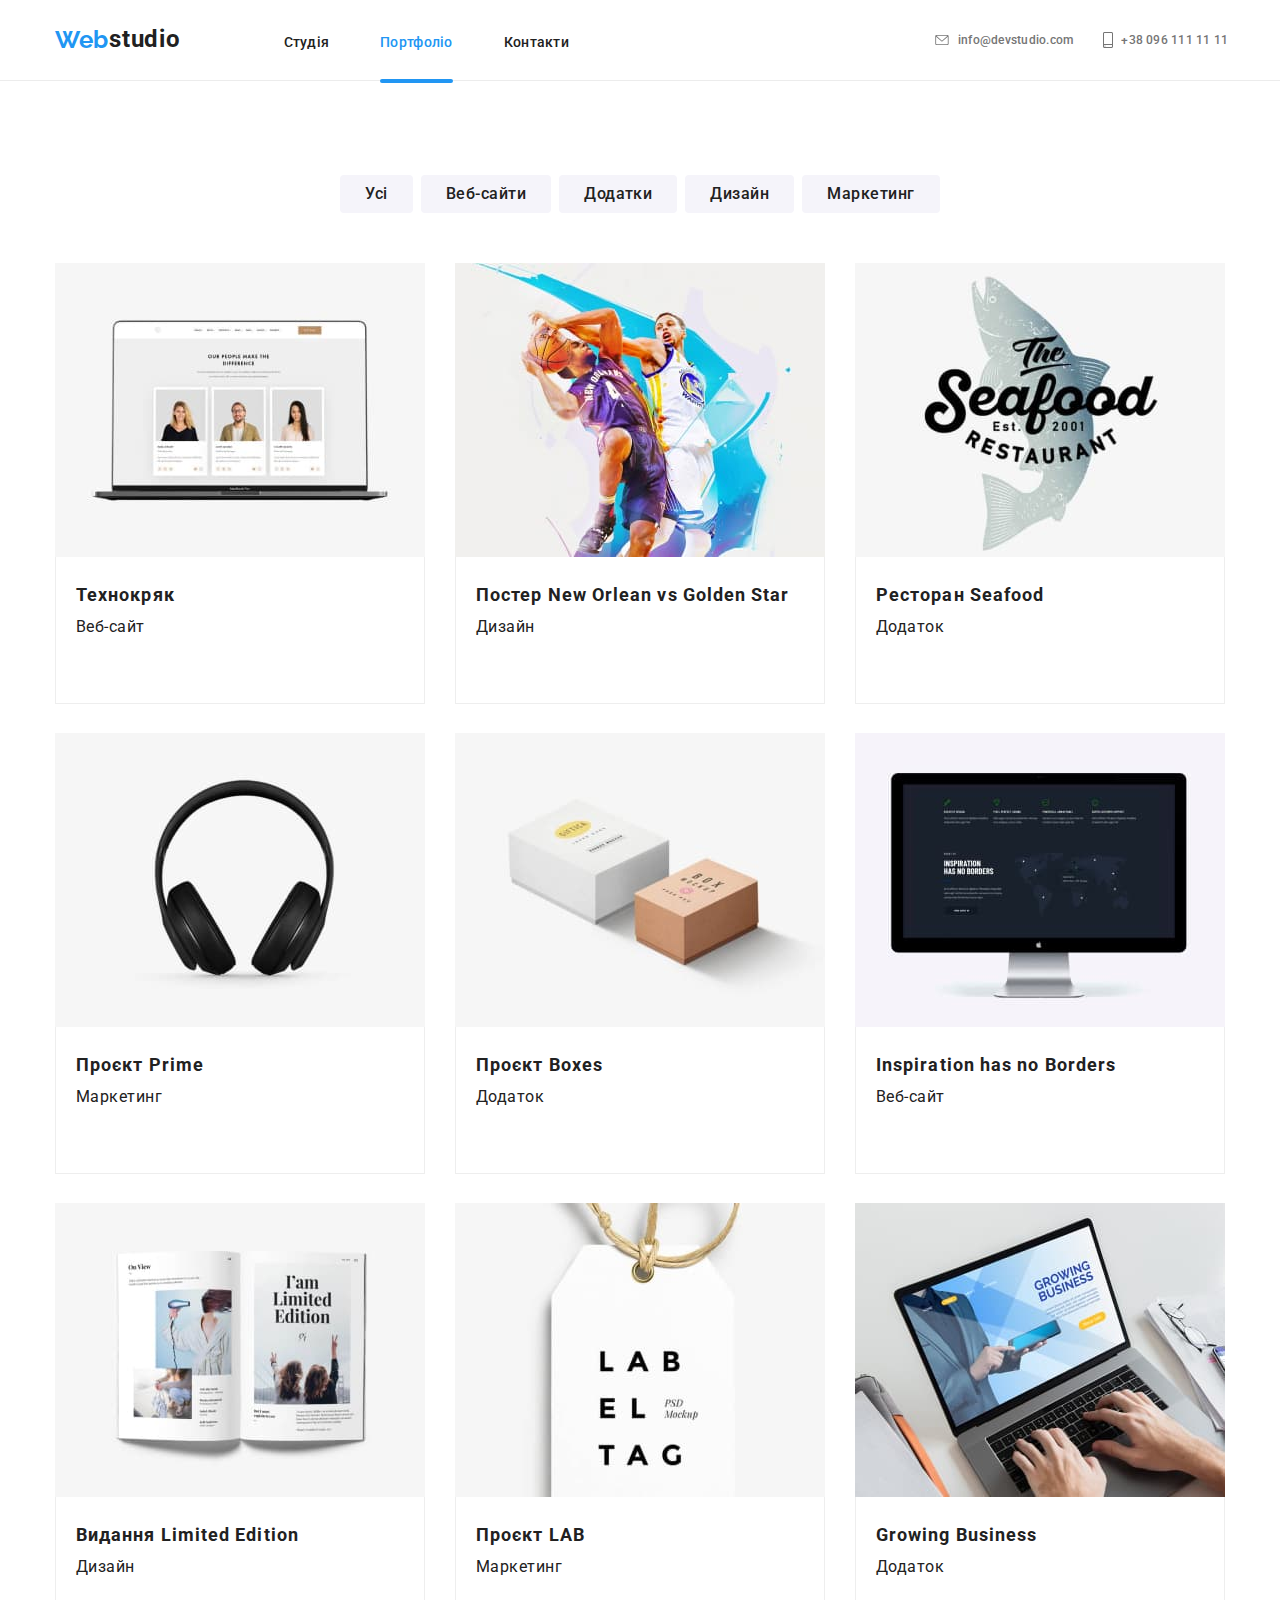
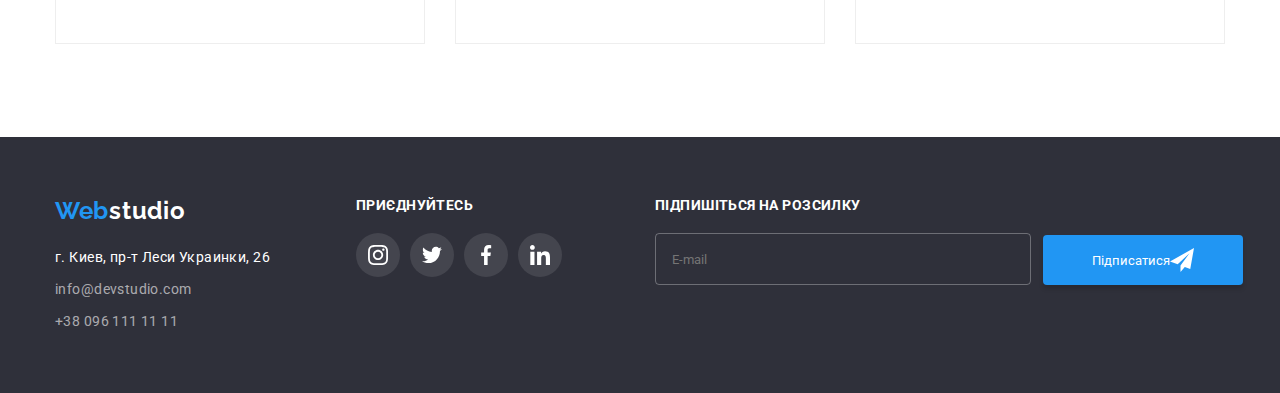
==== commit 515ac34f: "home-work-08" ====
--- a/portfolio.html
+++ b/portfolio.html
@@ -14,7 +14,7 @@
 
 </head>
 
-<body>
+<body style="overflow-x:hidden;">
    <header class="header">
         <div class="header-container container">
         
--- a/css/main.min.css
+++ b/css/main.min.css
@@ -1 +1 @@
-h1,h2,h3,h4,p,a{margin:0px;padding:0px;text-decoration:none}.list{list-style:none}*{margin:0px;padding:0px;font-family:"Roboto";font-style:normal}@media screen and (min-width: 768px){.navigation-link__color::after{display:block;position:absolute;content:"";bottom:-20px;width:100%;height:4px;background-color:#2196f3;border-radius:2px}}@media screen and (min-width: 768px){.navigaton-set .navigation-link__color{color:#2196f3}}.container{padding-left:15px;padding-right:15px;margin-left:auto;margin-right:auto}@media screen and (max-width: 767px){.container{width:450px}}@media screen and (min-width: 768px){.container{width:738px}}@media screen and (min-width: 1200px){.container{width:1170px}}@media screen and (max-width: 1199px){.header-container{height:80px;margin-left:auto;margin-right:auto}}@media screen and (max-width: 767px){.header-container{height:60px;position:relative;display:-webkit-box;display:-ms-flexbox;display:flex;-webkit-box-pack:end;-ms-flex-pack:end;justify-content:flex-end}}@media screen and (min-width: 768px){.header-container{display:-webkit-box;display:-ms-flexbox;display:flex;-webkit-box-align:center;-ms-flex-align:center;align-items:center}}@media screen and (min-width: 1200px){.header-container{height:80px}}@media screen and (min-width: 768px){.container-menu{display:-webkit-box;display:-ms-flexbox;display:flex}}.header{border-bottom:1px solid #ececec}.header-logo{display:-webkit-box;display:-ms-flexbox;display:flex;-webkit-box-align:center;-ms-flex-align:center;align-items:center;font-family:"Raleway";font-style:normal;width:134px;height:28px;font-weight:700;font-size:24px;line-height:1.16px;letter-spacing:.03em;text-decoration:none;color:#2196f3}@media screen and (max-width: 767px){.header-logo{position:absolute;top:16px;left:15px}}.header-stud{color:#212121}.menu-container{background-color:#fff;font-size:20px}@media screen and (max-width: 767px){.menu-container{display:none;position:absolute;position:fixed;z-index:4;top:0;left:0;width:100vw;width:100%;height:100%;padding-left:15px;padding-right:15px}}.menu-container.is-open{display:block}@media screen and (min-width: 768px){.menu-container{display:-webkit-box;display:-ms-flexbox;display:flex;-webkit-box-align:center;-ms-flex-align:center;align-items:center}}@media screen and (min-width: 1200px){.menu-container{display:-webkit-box;display:-ms-flexbox;display:flex;-webkit-box-align:center;-ms-flex-align:center;align-items:center;height:80px}}@media screen and (min-width: 768px){.navigaton-set{display:-webkit-box;display:-ms-flexbox;display:flex;margin-left:88px;gap:51px}}.navigation-list{padding-top:10px;padding-bottom:10px}@media screen and (max-width: 767px){.navigation-list{width:219px;height:48px;padding-left:25px}.navigation-list:not(:last-child){margin-bottom:40px}}@media screen and (min-width: 768px){.navigation-list{position:relative}}.navigation-link{color:#212121;font-weight:500;letter-spacing:.02em;-webkit-transition:color 250ms cubic-bezier(0.4, 0, 0.2, 1);transition:color 250ms cubic-bezier(0.4, 0, 0.2, 1)}@media screen and (max-width: 767px){.navigation-link{font-size:40px;line-height:47px}}@media screen and (min-width: 768px){.navigation-link{font-size:14px;line-height:16px}}.navigation-list:hover .navigation-link{color:#2196f3}.navigation-link:focus{color:#2196f3}@media screen and (max-width: 767px){.contacts-set{margin-top:300px;display:-webkit-box;display:-ms-flexbox;display:flex;-webkit-box-orient:vertical;-webkit-box-direction:reverse;-ms-flex-direction:column-reverse;flex-direction:column-reverse}}@media screen and (min-width: 768px){.contacts-set{margin-left:95px}}@media screen and (min-width: 1200px){.contacts-set{margin-left:315px;display:-webkit-box;display:-ms-flexbox;display:flex;-webkit-box-align:center;-ms-flex-align:center;align-items:center;gap:30px}}@media screen and (max-width: 767px){.contacts-list:not(:first-child){margin-bottom:32px}}@media screen and (max-width: 1199px){.contacts-list{display:-webkit-box;display:-ms-flexbox;display:flex;-webkit-box-align:baseline;-ms-flex-align:baseline;align-items:baseline}.contacts-list:first-child{margin-bottom:10px}}.contacts-list:hover .contackts-tel{color:#2196f3}.contackts-tel:focus{color:#2196f3}.contacts-list:hover .contackts-use{fill:#2196f3}.contackts-tel:focus .contackts-use{fill:#2196f3}.contackts-tel{font-weight:500;font-size:12px;line-height:14px;letter-spacing:.02em;color:#757575;-webkit-transition:color 250ms cubic-bezier(0.4, 0, 0.2, 1);transition:color 250ms cubic-bezier(0.4, 0, 0.2, 1)}@media screen and (max-width: 767px){.contackts-tel{font-weight:500;font-size:34px;line-height:40px;letter-spacing:.02em;color:#2196f3}}@media screen and (min-width: 1200px){.contackts-tel{display:-webkit-box;display:-ms-flexbox;display:flex;-webkit-box-align:center;-ms-flex-align:center;align-items:center}}@media screen and (max-width: 767px){.contackts-tel__posht{font-weight:500;font-size:24px;line-height:28px;letter-spacing:.02em;color:#757575}}@media screen and (min-width: 768px){.contackts-card{margin-right:8px}}@media screen and (min-width: 1200px){.contackts-card{margin-right:8px}}.contackts-use{fill:#757575;-webkit-transition:fill 250ms cubic-bezier(0.4, 0, 0.2, 1);transition:fill 250ms cubic-bezier(0.4, 0, 0.2, 1)}@media screen and (max-width: 767px){.contackts-use{display:none}}@media screen and (min-width: 768px){.site-set{display:none}}@media screen and (max-width: 767px){.site-set{display:-webkit-box;display:-ms-flexbox;display:flex;margin-top:64px;padding-left:20px}}.site-set li{border-right:1px solid rgba(33,33,33,.2)}.site-list:first-child{list-style:none}.site-list:not(:first-child){margin-left:10px}.site-a{font-weight:500;font-size:18px;line-height:22px;letter-spacing:.02em;color:#2196f3;margin-right:10px}@media screen and (max-width: 767px){.menu-toggle{padding:10px;padding-right:25px;margin:0px;border:none;background-color:rgba(0,0,0,0)}}@media screen and (min-width: 768px){.menu-toggle{display:none}}.button-close{display:-webkit-box;display:-ms-flexbox;display:flex;-webkit-box-pack:end;-ms-flex-pack:end;justify-content:flex-end}@media screen and (min-width: 768px){.button-close{display:none}}.about{min-width:480px;max-width:480px;height:400px;margin:auto;background-image:-webkit-gradient(linear, left top, left bottom, from(rgba(47, 48, 58, 0.4)), to(rgba(47, 48, 58, 0.4))),url(../img/studio/about/about-tel-1x.jpg);background-image:linear-gradient(rgba(47, 48, 58, 0.4), rgba(47, 48, 58, 0.4)),url(../img/studio/about/about-tel-1x.jpg)}@media(min-device-pixel-ratio: 2),(-webkit-min-device-pixel-ratio: 2),(min-resolution: 192dpi),(min-resolution: 2dppx){.about{background-image:-webkit-gradient(linear, left top, right top, from(rgba(47, 48, 58, 0.4)), to(rgba(47, 48, 58, 0.4))),url(../img/studio/about/about-tel-2x.jpg);background-image:linear-gradient(to right, rgba(47, 48, 58, 0.4), rgba(47, 48, 58, 0.4)),url(../img/studio/about/about-tel-2x.jpg);background-size:cover}}@media screen and (min-width: 768px){.about{min-width:768px;background-image:-webkit-gradient(linear, left top, right top, from(rgba(47, 48, 58, 0.4)), to(rgba(47, 48, 58, 0.4))),url(../img/studio/about/about-tablet-1x.jpg);background-image:linear-gradient(to right, rgba(47, 48, 58, 0.4), rgba(47, 48, 58, 0.4)),url(../img/studio/about/about-tablet-1x.jpg)}}@media screen and (min-width: 768px)and (min-device-pixel-ratio: 2),screen and (min-width: 768px)and (-webkit-min-device-pixel-ratio: 2),screen and (min-width: 768px)and (min-resolution: 192dpi),screen and (min-width: 768px)and (min-resolution: 2dppx){.about{background-image:-webkit-gradient(linear, left top, right top, from(rgba(47, 48, 58, 0.4)), to(rgba(47, 48, 58, 0.4))),url(../img/studio/about/about-tablet-2x.jpg);background-image:linear-gradient(to right, rgba(47, 48, 58, 0.4), rgba(47, 48, 58, 0.4)),url(../img/studio/about/about-tablet-2x.jpg);background-size:cover}}@media screen and (min-width: 1200px){.about{max-width:1600px;height:600px;background-image:linear-gradient to right,rgba(47,48,58,.4),rgba(47,48,58,.4),url(../img/studio/about/about-desktop-1x.jpg)}}@media screen and (min-width: 1200px)and (min-device-pixel-ratio: 2),screen and (min-width: 1200px)and (-webkit-min-device-pixel-ratio: 2),screen and (min-width: 1200px)and (min-resolution: 192dpi),screen and (min-width: 1200px)and (min-resolution: 2dppx){.about{background-image:-webkit-gradient(linear, left top, right top, from(rgba(47, 48, 58, 0.4)), to(rgba(47, 48, 58, 0.4))),url(../img/studio/about/about-desktop-2x.jpg);background-image:linear-gradient(to right, rgba(47, 48, 58, 0.4), rgba(47, 48, 58, 0.4)),url(../img/studio/about/about-desktop-2x.jpg);background-size:cover}}.about-titel{width:360px;height:84px;margin-left:auto;margin-right:auto;padding-top:118px;font-weight:900;font-size:26px;line-height:42px;text-align:center;letter-spacing:.06em;text-transform:uppercase;color:#fff}@media screen and (min-width: 1200px){.about-titel{width:696px;height:120px;padding-top:200px;font-size:44px;line-height:60px}}.about-btn{width:200px;height:50px;background-color:#2196f3;color:#fff;-webkit-box-shadow:0px 4px 4px rgba(0,0,0,.15);box-shadow:0px 4px 4px rgba(0,0,0,.15);border-radius:4px;border:none;cursor:pointer;-webkit-transition:background-color 250ms cubic-bezier(0.4, 0, 0.2, 1);transition:background-color 250ms cubic-bezier(0.4, 0, 0.2, 1)}@media screen and (max-width: 767px){.about-btn{margin-left:125px;margin-right:125px;margin-top:30px}}@media screen and (min-width: 768px){.about-btn{margin-left:269px;margin-right:269px;margin-top:40px}}@media screen and (min-width: 1200px){.about-btn{width:216px;margin-left:485px;margin-right:485px;margin-top:40px}}.about-btn:hover,.about-btn:focus{background-color:#2196f3}.backdrop{display:block}.backdrop.is-hidden{display:none}.is-hiden{opacity:0;pointer-events:none}.backdrop{position:fixed;top:0;left:0;width:100%;height:100%;background-color:rgba(0,0,0,.2);opacity:1;z-index:4}.modal{position:absolute;top:50%;left:50%;background-color:#fff;-webkit-transform:translate(-50%, -50%);transform:translate(-50%, -50%);-webkit-box-shadow:0px 1px 3px rgba(0,0,0,.12),0px 1px 1px rgba(0,0,0,.14),0px 2px 1px rgba(0,0,0,.2);box-shadow:0px 1px 3px rgba(0,0,0,.12),0px 1px 1px rgba(0,0,0,.14),0px 2px 1px rgba(0,0,0,.2);border-radius:4px}@media screen and (max-width: 1199px){.modal{width:450px;height:609px}}@media screen and (min-width: 1200px){.modal{width:528;height:581px}}.modal-btn{position:absolute;display:-webkit-box;display:-ms-flexbox;display:flex;-webkit-box-align:center;-ms-flex-align:center;align-items:center;-webkit-box-pack:center;-ms-flex-pack:center;justify-content:center;width:30px;height:30px;top:10px;right:10px;border-radius:50%;border:1px solid rgba(0,0,0,.1);background-color:#fff;z-index:1;cursor:pointer}.modal-btn:hover .modal-svg{fill:#2196f3}.modal-svg{position:absolute;width:18px;height:18px;-webkit-transition:fill 250ms cubic-bezier(0.4, 0, 0.2, 1);transition:fill 250ms cubic-bezier(0.4, 0, 0.2, 1)}@media screen and (min-width: 1200px){.send{width:528px;height:581px}}.send-p{margin-left:auto;margin-right:auto;padding-top:40px;width:370px;height:60px;font-weight:700;font-size:20px;line-height:30px;text-align:center;letter-spacing:.03em;color:#212121}@media screen and (min-width: 1200px){.send-p{width:448px;height:23px;line-height:23px}}.send-input{position:relative;margin-left:40px;margin-right:40px}@media screen and (min-width: 1200px){.send-input{width:448px}}.send-box{display:-webkit-box;display:-ms-flexbox;display:flex;-webkit-box-orient:vertical;-webkit-box-direction:normal;-ms-flex-direction:column;flex-direction:column;position:relative;margin-top:10px}.send-box label{font-weight:400;font-size:12px;line-height:14px;letter-spacing:.01em;color:#757575;margin-bottom:4px}.send-field{width:328px;height:40px;border:1px solid rgba(33,33,33,.2);border-radius:4px;padding-left:42px;cursor:pointer;outline:none;-webkit-transition:border 250ms cubic-bezier(0.4, 0, 0.2, 1);transition:border 250ms cubic-bezier(0.4, 0, 0.2, 1)}@media screen and (min-width: 1200px){.send-field{width:406px}}.send-svg{position:absolute;top:38px;left:14px;-webkit-transform:translateY(-50%);transform:translateY(-50%);width:18px;height:18px;-webkit-transition:fill 250ms cubic-bezier(0.4, 0, 0.2, 1);transition:fill 250ms cubic-bezier(0.4, 0, 0.2, 1)}.send-input:focus-within .send-focus{fill:#188ce8}.send-input:focus-within .send-field{border-color:#2196f3}.textarea-text{font-weight:400;font-size:12px;line-height:14px;letter-spacing:.01em;color:#757575;margin-top:10px;margin-bottom:4px}.send-textarea{-webkit-box-sizing:border-box;box-sizing:border-box;width:370px;height:120px;border:1px solid rgba(33,33,33,.2);border-radius:4px;resize:none;padding-left:16px;padding-top:10px}@media screen and (min-width: 1200px){.send-textarea{width:448px}}.send-check{display:-webkit-box;display:-ms-flexbox;display:flex;-webkit-box-pack:start;-ms-flex-pack:start;justify-content:flex-start;-webkit-box-align:center;-ms-flex-align:center;align-items:center;margin-top:20px;margin-left:12px;gap:10px;font-weight:400;font-size:14px;line-height:24px;letter-spacing:.03em;color:#757575;cursor:pointer;gap:4px;margin-left:40px}@media screen and (min-width: 1200px){.send-check{margin-left:40px}}@media screen and (min-width: 768px){.modal-text{font-weight:400;font-size:12px;line-height:14px;letter-spacing:.03em}}@media screen and (min-width: 1200px){.modal-text{font-weight:400;font-size:14px;line-height:24px;letter-spacing:.03em}}.send-check__a{color:#2196f3;text-decoration:underline}@media screen and (min-width: 768px){.send-check__a{font-weight:400;font-size:12px;line-height:14px;letter-spacing:.03em}}@media screen and (min-width: 1200px){.send-check__a{font-weight:400;font-size:14px;line-height:24px;letter-spacing:.03em}}.send-btn{margin-left:125px;margin-right:125px;margin-top:30px;cursor:pointer;background:#188ce8;-webkit-box-shadow:0px 4px 4px rgba(0,0,0,.15);box-shadow:0px 4px 4px rgba(0,0,0,.15);border-radius:4px;color:#fff;width:200px;height:50px;border:none}.visually-hidden{display:none}.qualities{padding-bottom:60px;padding-top:60px}@media screen and (min-width: 1200px){.qualities{padding-top:94px}}@media screen and (max-width: 767px){.qualities-me{padding-top:60px;padding-bottom:60px}}@media screen and (min-width: 768px){.qualities-me{display:-webkit-box;display:-ms-flexbox;display:flex;-ms-flex-wrap:wrap;flex-wrap:wrap;margin:-15px}}@media screen and (min-width: 1200px){.qualities-me{display:-webkit-box;display:-ms-flexbox;display:flex;margin:-15px}}@media screen and (min-width: 768px){.qualities-list{width:354px;margin:15px}}@media screen and (min-width: 1200px){.qualities-list{width:270px}}.qualities-block{background:#f5f4fa;border-radius:4px;width:450px;height:120px;display:-webkit-box;display:-ms-flexbox;display:flex;-webkit-box-pack:center;-ms-flex-pack:center;justify-content:center;-webkit-box-align:center;-ms-flex-align:center;align-items:center}@media screen and (min-width: 768px){.qualities-block{width:354px}}@media screen and (min-width: 1200px){.qualities-block{width:270px}}.qualities-titel{font-weight:700;font-size:14px;line-height:16px;letter-spacing:.03em;text-transform:uppercase;color:#212121;margin-top:30px}@media screen and (max-width: 767px){.qualities-titel{text-align:center}}.qualities-text{font-weight:400;font-size:14px;line-height:24px;letter-spacing:.03em;color:#757575;margin-top:10px}.qualities-text:not(:last-child){margin-bottom:30px}.work{padding-top:58px;padding-bottom:94px}@media screen and (max-width: 1199px){.work{display:none}}.work-titel{font-weight:700;font-size:36px;line-height:42px;text-align:center;letter-spacing:.03em;color:#212121;margin-bottom:50px}.work-list{display:-webkit-box;display:-ms-flexbox;display:flex}.work-block{position:relative}.work-block:not(:first-child){margin-left:30px}.work-set{position:relative}.work-set_text{display:-webkit-box;display:-ms-flexbox;display:flex;-webkit-box-pack:center;-ms-flex-pack:center;justify-content:center;-webkit-box-align:center;-ms-flex-align:center;align-items:center;position:absolute;bottom:4px;width:370px;height:70px;background-color:rgba(47,48,58,.8);font-weight:700;font-size:14px;line-height:16px;text-align:center;letter-spacing:.03em;text-transform:uppercase;color:#fff}.team{background-color:#f5f4fa;padding-top:60px;padding-bottom:60px}@media screen and (max-width: 767px){.team{max-width:767px;min-width:480px;margin:auto}}@media screen and (min-width: 1200px){.team{padding-top:94px;padding-bottom:94px}}@media screen and (max-width: 767px){.team-titel{margin-bottom:30px;text-align:center}}@media screen and (min-width: 768px){.team-titel{text-align:center;margin-bottom:30px}}@media screen and (min-width: 1200px){.team-titel{text-align:center}}@media screen and (min-width: 768px){.team-lid{display:-webkit-box;display:-ms-flexbox;display:flex;-ms-flex-wrap:wrap;flex-wrap:wrap;margin:-15px}}.team-cart{background-color:#fff;-webkit-box-shadow:0px 1px 3px rgba(0,0,0,.12),0px 1px 1px rgba(0,0,0,.14),0px 2px 1px rgba(0,0,0,.2);box-shadow:0px 1px 3px rgba(0,0,0,.12),0px 1px 1px rgba(0,0,0,.14),0px 2px 1px rgba(0,0,0,.2);border-radius:0px 0px 4px 4px;width:450px;height:622px}@media screen and (max-width: 767px){.team-cart:not(:last-child){margin-bottom:30px}}@media screen and (min-width: 768px){.team-cart{width:354px;height:536px;margin:15px}}@media screen and (min-width: 1200px){.team-cart{width:270px;height:428px}}.team-men{text-align:center;padding-top:30px;font-weight:500;font-size:16px;line-height:19px;letter-spacing:.03em;color:#212121}.team-text{padding-top:10px;font-style:normal;font-weight:400;font-size:16px;line-height:19px;text-align:center;letter-spacing:.03em;color:#757575}.social{display:-webkit-box;display:-ms-flexbox;display:flex;-webkit-box-align:baseline;-ms-flex-align:baseline;align-items:baseline;-webkit-box-pack:center;-ms-flex-pack:center;justify-content:center;padding-top:15px;gap:10px}.social-list{display:-webkit-box;display:-ms-flexbox;display:flex;-webkit-box-pack:center;-ms-flex-pack:center;justify-content:center;-webkit-box-align:center;-ms-flex-align:center;align-items:center;background-color:rgba(0,0,0,0);-webkit-transition:background-color 250ms cubic-bezier(0.4, 0, 0.2, 1);transition:background-color 250ms cubic-bezier(0.4, 0, 0.2, 1)}.social-site{display:-webkit-box;display:-ms-flexbox;display:flex;-webkit-box-pack:center;-ms-flex-pack:center;justify-content:center;-webkit-box-align:center;-ms-flex-align:center;align-items:center;background-color:#fff;width:44px;height:44px;border-radius:50%;-webkit-transition:background-color 250ms cubic-bezier(0.4, 0, 0.2, 1);transition:background-color 250ms cubic-bezier(0.4, 0, 0.2, 1)}.social-site:hover,.social-site:focus{background-color:#2196f3}.social-svg{fill:#afb1b8;-webkit-transition:fill 250ms cubic-bezier(0.4, 0, 0.2, 1);transition:fill 250ms cubic-bezier(0.4, 0, 0.2, 1)}.social-site:hover .social-svg,.social-site:focus .social-svg{fill:#fff}@media screen and (max-width: 767px){.client{padding-top:60px;padding-bottom:60px}}@media screen and (min-width: 768px){.client{padding-top:60px;padding-bottom:60px}}@media screen and (min-width: 1200px){.client{padding-bottom:94px;padding-top:94px}}.client-p{font-weight:700;font-size:36px;line-height:42px;text-align:center;letter-spacing:.03em;color:#212121}@media screen and (max-width: 1199px){.client-p{margin-bottom:30px}}@media screen and (min-width: 1200px){.client-p{margin-bottom:50px}}.company{display:-webkit-box;display:-ms-flexbox;display:flex}@media screen and (max-width: 767px){.company{margin:-15px}}@media screen and (max-width: 1199px){.company{margin:-15px;-ms-flex-wrap:wrap;flex-wrap:wrap}}.company-li{display:-webkit-box;display:-ms-flexbox;display:flex;-webkit-box-pack:center;-ms-flex-pack:center;justify-content:center;-webkit-box-align:center;-ms-flex-align:center;align-items:center;width:208px;height:92px;border:1px solid #afb1b8;border-radius:4px;-webkit-transition:border-radius 250ms cubic-bezier(0.4, 0, 0.2, 1);transition:border-radius 250ms cubic-bezier(0.4, 0, 0.2, 1)}@media screen and (max-width: 767px){.company-li{margin:15px}}@media screen and (min-width: 768px){.company-li{width:224px;height:92px;margin:15px}}@media screen and (min-width: 1200px){.company-li{width:170px;height:92px}.company-li:not(:last-child){margin-right:30px}}.company-li:hover,.company-li:focus{border-color:#2196f3}.company-svg{fill:#afb1b8}.company-li:hover .company-svg,.company-li:focus .company-svg{fill:#2196f3}.porfolio-list{display:-webkit-box;display:-ms-flexbox;display:flex;padding-top:60px;padding-bottom:30px;gap:8px}@media screen and (max-width: 767px){.porfolio-list{-ms-flex-wrap:wrap;flex-wrap:wrap}}@media screen and (min-width: 768px){.porfolio-list{-webkit-box-pack:center;-ms-flex-pack:center;justify-content:center}}@media screen and (min-width: 1200px){.porfolio-list{padding-top:94px;padding-bottom:50px}}.porfolio-btn{padding:6px 22px;background-color:#f5f4fa;border-radius:4px;border:none;font-weight:500;font-size:16px;line-height:26px;text-align:center;letter-spacing:.03em;color:#212121;-webkit-transition:background-color 250ms cubic-bezier(0.4, 0, 0.2, 1);transition:background-color 250ms cubic-bezier(0.4, 0, 0.2, 1);-webkit-transition:color 250ms cubic-bezier(0.4, 0, 0.2, 1);transition:color 250ms cubic-bezier(0.4, 0, 0.2, 1)}.porfolio-btn:first-child{padding:6px 25px}.porfolio-btn:focus,.porfolio-btn:hover{background-color:#2196f3;color:#fff}.porfolio{padding-bottom:60px}@media screen and (min-width: 1200px){.porfolio{padding-bottom:94px}}@media screen and (min-width: 768px){.hero{display:-webkit-box;display:-ms-flexbox;display:flex;-ms-flex-wrap:wrap;flex-wrap:wrap;-webkit-box-pack:justify;-ms-flex-pack:justify;justify-content:space-between}}@media screen and (max-width: 767px){.hero-child:not(:last-child){margin-bottom:30px}.hero-child:first-child{margin-top:30px}}@media screen and (max-width: 1199px){.hero-child{max-width:354px;height:440px}.hero-child:not(:last-child){margin-bottom:30px}}@media screen and (min-width: 1200px){.hero-child{max-width:370px}.hero-child:nth-child(-n+6){margin-bottom:30px}}.hero-site{position:relative;-webkit-transition:-webkit-box-shadow 250ms cubic-bezier(0.4, 0, 0.2, 1);transition:-webkit-box-shadow 250ms cubic-bezier(0.4, 0, 0.2, 1);transition:box-shadow 250ms cubic-bezier(0.4, 0, 0.2, 1);transition:box-shadow 250ms cubic-bezier(0.4, 0, 0.2, 1), -webkit-box-shadow 250ms cubic-bezier(0.4, 0, 0.2, 1)}.hero-cart{overflow:hidden;position:relative}.hero-cart::after{z-index:0;opacity:0;position:absolute;-webkit-transform:translateY(100%);transform:translateY(100%);content:"";left:0;top:0;width:100%;height:294px;background:rgba(33,150,243,.9);-webkit-transition:opacity 250ms cubic-bezier(0.4, 0, 0.2, 1),-webkit-transform 250ms cubic-bezier(0.4, 0, 0.2, 1);transition:opacity 250ms cubic-bezier(0.4, 0, 0.2, 1),-webkit-transform 250ms cubic-bezier(0.4, 0, 0.2, 1);transition:opacity 250ms cubic-bezier(0.4, 0, 0.2, 1),transform 250ms cubic-bezier(0.4, 0, 0.2, 1);transition:opacity 250ms cubic-bezier(0.4, 0, 0.2, 1),transform 250ms cubic-bezier(0.4, 0, 0.2, 1),-webkit-transform 250ms cubic-bezier(0.4, 0, 0.2, 1)}@media screen and (min-width: 768px){.hero-cart::after{max-width:354px}}@media screen and (min-width: 1200px){.hero-cart::after{max-width:370px}}.hero-p{position:absolute;padding:63px 24px;z-index:1;opacity:0;-webkit-transform:translateY(100%);transform:translateY(100%);font-weight:400;font-size:18px;line-height:28px;letter-spacing:.03em;color:#fff;-webkit-transition:opacity 250ms cubic-bezier(0.4, 0, 0.2, 1),-webkit-transform 250ms cubic-bezier(0.4, 0, 0.2, 1);transition:opacity 250ms cubic-bezier(0.4, 0, 0.2, 1),-webkit-transform 250ms cubic-bezier(0.4, 0, 0.2, 1);transition:opacity 250ms cubic-bezier(0.4, 0, 0.2, 1),transform 250ms cubic-bezier(0.4, 0, 0.2, 1);transition:opacity 250ms cubic-bezier(0.4, 0, 0.2, 1),transform 250ms cubic-bezier(0.4, 0, 0.2, 1),-webkit-transform 250ms cubic-bezier(0.4, 0, 0.2, 1)}.hero-site:focus .hero-p,.hero-site:hover .hero-p{-webkit-transform:translateY(0);transform:translateY(0);opacity:1}.hero-site:focus .hero-cart::after,.hero-site:hover .hero-cart::after{-webkit-transform:translateY(0);transform:translateY(0);opacity:1}.hero-site{display:block}@media screen and (min-width: 768px){.hero-site{height:440px}}.hero-site:hover,.hero-site:focus{-webkit-box-shadow:0px 1px 1px rgba(0,0,0,.12),0px 4px 4px rgba(0,0,0,.06),1px 4px 6px rgba(0,0,0,.16);box-shadow:0px 1px 1px rgba(0,0,0,.12),0px 4px 4px rgba(0,0,0,.06),1px 4px 6px rgba(0,0,0,.16)}.hero-block{padding:20px 20px;border:1px solid #eee;border-top:none}@media screen and (min-width: 768px){.hero-block{height:106px}}.hero-titel{text-align:initial;font-weight:700;font-size:18px;line-height:2;letter-spacing:.06em;color:#212121}.hero-text{text-align:initial;font-weight:400;font-size:16px;line-height:1.8;letter-spacing:.03em;color:#212121}.footer{background-color:#2f303a}@media screen and (max-width: 767px){.footer{padding-top:60px;padding-bottom:60px;min-width:480px;max-width:767px}}@media screen and (min-width: 768px){.footer{padding-top:60px;padding-bottom:60px}}@media screen and (min-width: 1200px){.footer{padding-bottom:60px}}@media screen and (min-width: 1200px){.container-flex{display:-webkit-box;display:-ms-flexbox;display:flex}}@media screen and (min-width: 768px){.tablet{display:-webkit-box;display:-ms-flexbox;display:flex;-ms-flex-pack:distribute;justify-content:space-around}}@media screen and (min-width: 1200px){.tablet{gap:70px}}.fhirst{display:-webkit-box;display:-ms-flexbox;display:flex;-webkit-box-orient:vertical;-webkit-box-direction:normal;-ms-flex-direction:column;flex-direction:column}@media screen and (max-width: 1199px){.fhirst{-webkit-box-pack:center;-ms-flex-pack:center;justify-content:center;-webkit-box-align:center;-ms-flex-align:center;align-items:center}}.fhirst-logo{font-family:"Raleway";font-style:normal;font-weight:700;font-size:24px;line-height:28px;letter-spacing:.03em;color:#2196f3;margin-bottom:20px}@media screen and (min-width: 1200px){.fhirst-adres{width:231px}}.fhirst-logo__colour{font-family:"Raleway";font-style:normal;color:#fff}.fhirst-titel{display:-webkit-box;display:-ms-flexbox;display:flex;-webkit-box-orient:vertical;-webkit-box-direction:normal;-ms-flex-direction:column;flex-direction:column}@media screen and (max-width: 1199px){.fhirst-titel{-webkit-box-align:center;-ms-flex-align:center;align-items:center}}.fhirst-li:not(:last-child){margin-bottom:8px}.fhirst-location{font-weight:400;font-size:14px;line-height:24px;text-align:center;letter-spacing:.03em;color:#fff}.fhirst-contackt{font-weight:400;font-size:14px;line-height:24px;text-align:center;letter-spacing:.03em;color:rgba(255,255,255,.6)}.second{display:-webkit-box;display:-ms-flexbox;display:flex;-webkit-box-orient:vertical;-webkit-box-direction:normal;-ms-flex-direction:column;flex-direction:column;-webkit-box-align:center;-ms-flex-align:center;align-items:center}@media screen and (max-width: 767px){.second{margin-top:60px}}@media screen and (min-width: 1200px){.second{-webkit-box-align:start;-ms-flex-align:start;align-items:flex-start}}.second-titel{font-weight:700;font-size:14px;line-height:16px;text-align:center;letter-spacing:.03em;text-transform:uppercase;color:#fff;margin-bottom:20px}.second-list{display:-webkit-box;display:-ms-flexbox;display:flex;gap:10px}.second-set{display:-webkit-box;display:-ms-flexbox;display:flex;-webkit-box-pack:center;-ms-flex-pack:center;justify-content:center;-webkit-box-align:center;-ms-flex-align:center;align-items:center;width:44px;height:44px;border-radius:50%;background-color:rgba(255,255,255,.1);-webkit-transition:background-color 250ms cubic-bezier(0.4, 0, 0.2, 1);transition:background-color 250ms cubic-bezier(0.4, 0, 0.2, 1)}.second-set:hover{background-color:#2196f3}.second-site{display:-webkit-box;display:-ms-flexbox;display:flex;-webkit-box-pack:center;-ms-flex-pack:center;justify-content:center}.second-icon{fill:#fff}@media screen and (min-width: 1200px){.third{margin-left:93px}}.third-form{display:-webkit-box;display:-ms-flexbox;display:flex;-webkit-box-pack:center;-ms-flex-pack:center;justify-content:center}@media screen and (max-width: 1199px){.third-form{-webkit-box-orient:vertical;-webkit-box-direction:normal;-ms-flex-direction:column;flex-direction:column;-webkit-box-align:center;-ms-flex-align:center;align-items:center;-ms-flex-wrap:wrap;flex-wrap:wrap;margin-top:60px}}@media screen and (max-width: 767px){.third-follow{display:-webkit-box;display:-ms-flexbox;display:flex;-ms-flex-wrap:wrap;flex-wrap:wrap;-webkit-box-pack:center;-ms-flex-pack:center;justify-content:center}}@media screen and (min-width: 768px){.third-follow{display:-webkit-box;display:-ms-flexbox;display:flex;-ms-flex-wrap:wrap;flex-wrap:wrap;-webkit-box-orient:vertical;-webkit-box-direction:normal;-ms-flex-direction:column;flex-direction:column;-webkit-box-align:center;-ms-flex-align:center;align-items:center}}@media screen and (min-width: 1200px){.third-follow{-webkit-box-align:start;-ms-flex-align:start;align-items:flex-start}}.third-follow label{font-weight:700;font-size:14px;line-height:16px;letter-spacing:.03em;text-transform:uppercase;color:#fff}.third-input{background-color:rgba(0,0,0,0);border:1px solid rgba(255,255,255,.3);border-radius:4px;padding-left:16px;margin-top:20px;color:#fff;outline:none}@media screen and (max-width: 1199px){.third-input{width:432px;height:50px}}@media screen and (min-width: 1200px){.third-input{width:358px;height:50px}}@media screen and (min-width: 1200px){.third-subscribe{display:-webkit-box;display:-ms-flexbox;display:flex;-webkit-box-align:end;-ms-flex-align:end;align-items:flex-end;margin-left:12px}}.third-btn{display:-webkit-box;display:-ms-flexbox;display:flex;-webkit-box-pack:center;-ms-flex-pack:center;justify-content:center;-webkit-box-align:center;-ms-flex-align:center;align-items:center;width:200px;height:50px;background:#2196f3;-webkit-box-shadow:0px 4px 4px rgba(0,0,0,.15);box-shadow:0px 4px 4px rgba(0,0,0,.15);border-radius:4px;color:#fff;border:none}@media screen and (max-width: 1199px){.third-btn{gap:12px;margin-top:30px}}/*# sourceMappingURL=main.min.css.map */+html{overflow-x:hidden}.body{overflow-x:hidden}h1,h2,h3,h4,p,a{margin:0px;padding:0px;text-decoration:none}.list{list-style:none}*{margin:0px;padding:0px;font-family:"Roboto";font-style:normal}@media screen and (min-width: 768px){.navigation-link__color::after{display:block;position:absolute;content:"";bottom:-21px;width:100%;height:4px;background-color:#2196f3;border-radius:2px}}@media screen and (min-width: 768px){.navigaton-set .navigation-link__color{color:#2196f3}}.container{padding-left:15px;padding-right:15px;margin-left:auto;margin-right:auto}@media screen and (max-width: 767px){.container{width:450px}}@media screen and (min-width: 768px){.container{width:738px}}@media screen and (min-width: 1200px){.container{width:1170px}}@media screen and (max-width: 1199px){.header-container{height:80px;margin-left:auto;margin-right:auto}}@media screen and (max-width: 767px){.header-container{height:60px;position:relative;display:-webkit-box;display:-ms-flexbox;display:flex;-webkit-box-pack:end;-ms-flex-pack:end;justify-content:flex-end}}@media screen and (min-width: 768px){.header-container{display:-webkit-box;display:-ms-flexbox;display:flex;-webkit-box-align:center;-ms-flex-align:center;align-items:center}}@media screen and (min-width: 1200px){.header-container{height:80px}}@media screen and (min-width: 768px){.container-menu{display:-webkit-box;display:-ms-flexbox;display:flex}}.header{border-bottom:1px solid #ececec}.header-logo{display:-webkit-box;display:-ms-flexbox;display:flex;-webkit-box-align:center;-ms-flex-align:center;align-items:center;font-family:"Raleway";font-style:normal;width:134px;height:28px;font-weight:700;font-size:24px;line-height:1.16px;letter-spacing:.03em;text-decoration:none;color:#2196f3}@media screen and (max-width: 767px){.header-logo{position:absolute;top:16px;left:15px}}.header-stud{color:#212121}.menu-container{background-color:#fff;font-size:20px}@media screen and (max-width: 767px){.menu-container{display:none;position:absolute;position:fixed;z-index:4;top:0;left:0;width:100vw;width:100%;height:100%;padding-left:15px;padding-right:15px}}.menu-container.is-open{display:block}@media screen and (min-width: 768px){.menu-container{display:-webkit-box;display:-ms-flexbox;display:flex;-webkit-box-align:center;-ms-flex-align:center;align-items:center}}@media screen and (min-width: 1200px){.menu-container{display:-webkit-box;display:-ms-flexbox;display:flex;-webkit-box-align:center;-ms-flex-align:center;align-items:center;height:80px}}@media screen and (min-width: 768px){.navigaton-set{display:-webkit-box;display:-ms-flexbox;display:flex;margin-left:88px;gap:51px}}.navigation-list{padding-top:10px;padding-bottom:10px}@media screen and (max-width: 767px){.navigation-list{width:219px;height:48px;padding-left:25px}.navigation-list:not(:last-child){margin-bottom:40px}}@media screen and (min-width: 768px){.navigation-list{position:relative}}.navigation-link{color:#212121;font-weight:500;letter-spacing:.02em;-webkit-transition:color 250ms cubic-bezier(0.4, 0, 0.2, 1);transition:color 250ms cubic-bezier(0.4, 0, 0.2, 1)}@media screen and (max-width: 767px){.navigation-link{font-size:40px;line-height:47px}}@media screen and (min-width: 768px){.navigation-link{font-size:14px;line-height:16px}}.navigation-list:hover .navigation-link{color:#2196f3}.navigation-link:focus{color:#2196f3}@media screen and (max-width: 767px){.contacts-set{margin-top:300px;display:-webkit-box;display:-ms-flexbox;display:flex;-webkit-box-orient:vertical;-webkit-box-direction:reverse;-ms-flex-direction:column-reverse;flex-direction:column-reverse}}@media screen and (min-width: 768px){.contacts-set{margin-left:95px}}@media screen and (min-width: 1200px){.contacts-set{margin-left:365px;display:-webkit-box;display:-ms-flexbox;display:flex;-webkit-box-align:center;-ms-flex-align:center;align-items:center;gap:30px}}@media screen and (max-width: 767px){.contacts-list:not(:first-child){margin-bottom:32px}}@media screen and (max-width: 1199px){.contacts-list{display:-webkit-box;display:-ms-flexbox;display:flex;-webkit-box-align:baseline;-ms-flex-align:baseline;align-items:baseline}.contacts-list:first-child{margin-bottom:10px}}.contacts-list:hover .contackts-tel{color:#2196f3}.contackts-tel:focus{color:#2196f3}.contacts-list:hover .contackts-use{fill:#2196f3}.contackts-tel:focus .contackts-use{fill:#2196f3}.contackts-tel{font-weight:500;font-size:12px;line-height:14px;letter-spacing:.02em;color:#757575;-webkit-transition:color 250ms cubic-bezier(0.4, 0, 0.2, 1);transition:color 250ms cubic-bezier(0.4, 0, 0.2, 1)}@media screen and (max-width: 767px){.contackts-tel{font-weight:500;font-size:34px;line-height:40px;letter-spacing:.02em;color:#2196f3}}@media screen and (min-width: 1200px){.contackts-tel{display:-webkit-box;display:-ms-flexbox;display:flex;-webkit-box-align:center;-ms-flex-align:center;align-items:center}}@media screen and (max-width: 767px){.contackts-tel__posht{font-weight:500;font-size:24px;line-height:28px;letter-spacing:.02em;color:#757575}}@media screen and (min-width: 768px){.contackts-card{margin-right:8px}}@media screen and (min-width: 1200px){.contackts-card{margin-right:8px}}.contackts-use{fill:#757575;-webkit-transition:fill 250ms cubic-bezier(0.4, 0, 0.2, 1);transition:fill 250ms cubic-bezier(0.4, 0, 0.2, 1)}@media screen and (max-width: 767px){.contackts-use{display:none}}@media screen and (min-width: 768px){.site-set{display:none}}@media screen and (max-width: 767px){.site-set{display:-webkit-box;display:-ms-flexbox;display:flex;margin-top:64px;padding-left:20px}}.site-set li{border-right:1px solid rgba(33,33,33,.2)}.site-list:first-child{list-style:none}.site-list:not(:first-child){margin-left:10px}.site-a{font-weight:500;font-size:18px;line-height:22px;letter-spacing:.02em;color:#2196f3;margin-right:10px}@media screen and (max-width: 767px){.menu-toggle{padding:10px;margin:0px;border:none;background-color:rgba(0,0,0,0)}}@media screen and (min-width: 768px){.menu-toggle{display:none}}.button-close{display:-webkit-box;display:-ms-flexbox;display:flex;-webkit-box-pack:end;-ms-flex-pack:end;justify-content:flex-end}@media screen and (min-width: 768px){.button-close{display:none}}.about{margin:auto;padding-top:118px;padding-bottom:118px}@media screen and (max-width: 767px){.about{width:480px;background-image:-webkit-gradient(linear, left top, left bottom, from(rgba(47, 48, 58, 0.4)), to(rgba(47, 48, 58, 0.4))),url(../img/studio/about/about-tel-1x.jpg);background-image:linear-gradient(rgba(47, 48, 58, 0.4), rgba(47, 48, 58, 0.4)),url(../img/studio/about/about-tel-1x.jpg);background-size:cover}}@media screen and (max-width: 767px)and (min-device-pixel-ratio: 2),screen and (max-width: 767px)and (-webkit-min-device-pixel-ratio: 2),screen and (max-width: 767px)and (min-resolution: 192dpi),screen and (max-width: 767px)and (min-resolution: 2dppx){.about{background-image:-webkit-gradient(linear, left top, right top, from(rgba(47, 48, 58, 0.4)), to(rgba(47, 48, 58, 0.4))),url(../img/studio/about/about-tel-2x.jpg);background-image:linear-gradient(to right, rgba(47, 48, 58, 0.4), rgba(47, 48, 58, 0.4)),url(../img/studio/about/about-tel-2x.jpg);background-size:cover}}@media screen and (min-width: 768px){.about{max-width:768px;min-width:768px;background-image:-webkit-gradient(linear, left top, right top, from(rgba(47, 48, 58, 0.4)), to(rgba(47, 48, 58, 0.4))),url(../img/studio/about/about-tablet-1x.jpg);background-image:linear-gradient(to right, rgba(47, 48, 58, 0.4), rgba(47, 48, 58, 0.4)),url(../img/studio/about/about-tablet-1x.jpg);background-size:cover}}@media screen and (min-width: 768px)and (min-device-pixel-ratio: 2),screen and (min-width: 768px)and (-webkit-min-device-pixel-ratio: 2),screen and (min-width: 768px)and (min-resolution: 192dpi),screen and (min-width: 768px)and (min-resolution: 2dppx){.about{background-image:-webkit-gradient(linear, left top, right top, from(rgba(47, 48, 58, 0.4)), to(rgba(47, 48, 58, 0.4))),url(../img/studio/about/about-tablet-2x.jpg);background-image:linear-gradient(to right, rgba(47, 48, 58, 0.4), rgba(47, 48, 58, 0.4)),url(../img/studio/about/about-tablet-2x.jpg);background-size:cover}}@media screen and (min-width: 1200px){.about{max-width:1600px;margin-left:auto;margin-right:auto;padding-top:200px;padding-bottom:280px;background-image:-webkit-gradient(linear, left top, right top, from(rgba(47, 48, 58, 0.4)), to(rgba(47, 48, 58, 0.4))),url(../img/studio/about/about-desktop-1x.jpg);background-image:linear-gradient(to right, rgba(47, 48, 58, 0.4), rgba(47, 48, 58, 0.4)),url(../img/studio/about/about-desktop-1x.jpg);background-size:cover}}@media screen and (min-width: 1200px)and (min-device-pixel-ratio: 2),screen and (min-width: 1200px)and (-webkit-min-device-pixel-ratio: 2),screen and (min-width: 1200px)and (min-resolution: 192dpi),screen and (min-width: 1200px)and (min-resolution: 2dppx){.about{background-image:-webkit-gradient(linear, left top, right top, from(rgba(47, 48, 58, 0.4)), to(rgba(47, 48, 58, 0.4))),url(../img/studio/about/about-desktop-2x.jpg);background-image:linear-gradient(to right, rgba(47, 48, 58, 0.4), rgba(47, 48, 58, 0.4)),url(../img/studio/about/about-desktop-2x.jpg);background-size:cover}}.about-titel{width:360px;height:84px;margin-left:auto;margin-right:auto;font-weight:900;font-size:26px;line-height:42px;text-align:center;letter-spacing:.06em;text-transform:uppercase;color:#fff}@media screen and (min-width: 1200px){.about-titel{width:696px;height:120px;font-size:44px;line-height:60px}}.about-btn{width:200px;height:50px;background-color:#2196f3;color:#fff;-webkit-box-shadow:0px 4px 4px rgba(0,0,0,.15);box-shadow:0px 4px 4px rgba(0,0,0,.15);border-radius:4px;border:none;cursor:pointer;-webkit-transition:background-color 250ms cubic-bezier(0.4, 0, 0.2, 1);transition:background-color 250ms cubic-bezier(0.4, 0, 0.2, 1)}@media screen and (max-width: 767px){.about-btn{margin-left:125px;margin-right:125px;margin-top:30px}}@media screen and (min-width: 768px){.about-btn{margin-left:269px;margin-right:269px;margin-top:40px}}@media screen and (min-width: 1200px){.about-btn{width:216px;margin-left:485px;margin-right:485px;margin-top:40px}}.about-btn:hover,.about-btn:focus{background-color:#2196f3}.backdrop{display:block}.backdrop.is-hidden{display:none}.is-hiden{opacity:0;pointer-events:none}.backdrop{position:fixed;top:0;left:0;width:100%;height:100%;background-color:rgba(0,0,0,.2);opacity:1;z-index:4}.modal{position:absolute;top:50%;left:50%;background-color:#fff;-webkit-transform:translate(-50%, -50%);transform:translate(-50%, -50%);-webkit-box-shadow:0px 1px 3px rgba(0,0,0,.12),0px 1px 1px rgba(0,0,0,.14),0px 2px 1px rgba(0,0,0,.2);box-shadow:0px 1px 3px rgba(0,0,0,.12),0px 1px 1px rgba(0,0,0,.14),0px 2px 1px rgba(0,0,0,.2);border-radius:4px}@media screen and (max-width: 1199px){.modal{width:450px;height:609px}}@media screen and (min-width: 1200px){.modal{width:528;height:581px}}.modal-btn{position:absolute;display:-webkit-box;display:-ms-flexbox;display:flex;-webkit-box-align:center;-ms-flex-align:center;align-items:center;-webkit-box-pack:center;-ms-flex-pack:center;justify-content:center;width:30px;height:30px;top:10px;right:10px;border-radius:50%;border:1px solid rgba(0,0,0,.1);background-color:#fff;z-index:1;cursor:pointer}.modal-btn:hover .modal-svg{fill:#2196f3}.modal-svg{position:absolute;width:18px;height:18px;-webkit-transition:fill 250ms cubic-bezier(0.4, 0, 0.2, 1);transition:fill 250ms cubic-bezier(0.4, 0, 0.2, 1)}@media screen and (min-width: 1200px){.send{width:528px;height:581px}}.send-p{margin-left:auto;margin-right:auto;padding-top:40px;width:370px;height:60px;font-weight:700;font-size:20px;line-height:30px;text-align:center;letter-spacing:.03em;color:#212121}@media screen and (min-width: 1200px){.send-p{width:448px;height:23px;line-height:23px}}.send-input{position:relative;margin-left:40px;margin-right:40px}@media screen and (min-width: 1200px){.send-input{width:448px}}.send-box{display:-webkit-box;display:-ms-flexbox;display:flex;-webkit-box-orient:vertical;-webkit-box-direction:normal;-ms-flex-direction:column;flex-direction:column;position:relative;margin-top:10px}.send-box label{font-weight:400;font-size:12px;line-height:14px;letter-spacing:.01em;color:#757575;margin-bottom:4px}.send-field{width:328px;height:40px;border:1px solid rgba(33,33,33,.2);border-radius:4px;padding-left:42px;cursor:pointer;outline:none;-webkit-transition:border 250ms cubic-bezier(0.4, 0, 0.2, 1);transition:border 250ms cubic-bezier(0.4, 0, 0.2, 1)}@media screen and (min-width: 1200px){.send-field{width:406px}}.send-svg{position:absolute;top:38px;left:14px;-webkit-transform:translateY(-50%);transform:translateY(-50%);width:18px;height:18px;-webkit-transition:fill 250ms cubic-bezier(0.4, 0, 0.2, 1);transition:fill 250ms cubic-bezier(0.4, 0, 0.2, 1)}.send-input:focus-within .send-focus{fill:#188ce8}.send-input:focus-within .send-field{border-color:#2196f3}.textarea-text{font-weight:400;font-size:12px;line-height:14px;letter-spacing:.01em;color:#757575;margin-top:10px;margin-bottom:4px}.send-textarea{-webkit-box-sizing:border-box;box-sizing:border-box;width:370px;height:120px;border:1px solid rgba(33,33,33,.2);border-radius:4px;resize:none;padding-left:16px;padding-top:10px}@media screen and (min-width: 1200px){.send-textarea{width:448px}}.send-check{display:-webkit-box;display:-ms-flexbox;display:flex;-webkit-box-pack:start;-ms-flex-pack:start;justify-content:flex-start;-webkit-box-align:center;-ms-flex-align:center;align-items:center;margin-top:20px;margin-left:12px;gap:10px;font-weight:400;font-size:14px;line-height:24px;letter-spacing:.03em;color:#757575;cursor:pointer;gap:4px;margin-left:40px}@media screen and (min-width: 1200px){.send-check{margin-left:40px}}@media screen and (min-width: 768px){.modal-text{font-weight:400;font-size:12px;line-height:14px;letter-spacing:.03em}}@media screen and (min-width: 1200px){.modal-text{font-weight:400;font-size:14px;line-height:24px;letter-spacing:.03em}}.send-check__a{color:#2196f3;text-decoration:underline}@media screen and (min-width: 768px){.send-check__a{font-weight:400;font-size:12px;line-height:14px;letter-spacing:.03em}}@media screen and (min-width: 1200px){.send-check__a{font-weight:400;font-size:14px;line-height:24px;letter-spacing:.03em}}.send-btn{margin-left:125px;margin-right:125px;margin-top:30px;cursor:pointer;background:#188ce8;-webkit-box-shadow:0px 4px 4px rgba(0,0,0,.15);box-shadow:0px 4px 4px rgba(0,0,0,.15);border-radius:4px;color:#fff;width:200px;height:50px;border:none}.visually-hidden{display:none}.qualities{padding-bottom:58px;padding-top:60px}@media screen and (min-width: 1200px){.qualities{padding-top:94px}}@media screen and (min-width: 768px){.qualities-me{display:-webkit-box;display:-ms-flexbox;display:flex;-ms-flex-wrap:wrap;flex-wrap:wrap;margin:-15px}}@media screen and (min-width: 1200px){.qualities-me{display:-webkit-box;display:-ms-flexbox;display:flex;margin:-15px}}@media screen and (max-width: 768px){.qualities-list:not(:last-child){margin-bottom:30px}}@media screen and (min-width: 768px){.qualities-list{width:354px;margin:15px}}@media screen and (min-width: 1200px){.qualities-list{width:270px;margin:0px}.qualities-list:not(:last-child){margin-right:30px}}.qualities-block{background:#f5f4fa;border-radius:4px;width:450px;height:120px;display:-webkit-box;display:-ms-flexbox;display:flex;-webkit-box-pack:center;-ms-flex-pack:center;justify-content:center;-webkit-box-align:center;-ms-flex-align:center;align-items:center}@media screen and (min-width: 768px){.qualities-block{width:354px}}@media screen and (min-width: 1200px){.qualities-block{width:270px}}.qualities-titel{font-weight:700;font-size:14px;line-height:16px;letter-spacing:.03em;text-transform:uppercase;color:#212121;margin-top:30px}@media screen and (max-width: 767px){.qualities-titel{text-align:center}}.qualities-text{font-weight:400;font-size:14px;line-height:24px;letter-spacing:.03em;color:#757575;margin-top:10px}.qualities-text:not(:last-child){margin-bottom:30px}.work{padding-top:58px;padding-bottom:94px}@media screen and (max-width: 1199px){.work{display:none}}.work-titel{font-weight:700;font-size:36px;line-height:42px;text-align:center;letter-spacing:.03em;color:#212121;margin-bottom:50px}.work-list{display:-webkit-box;display:-ms-flexbox;display:flex}.work-block{position:relative}.work-block:not(:first-child){margin-left:30px}.work-set{position:relative}.work-set_text{display:-webkit-box;display:-ms-flexbox;display:flex;-webkit-box-pack:center;-ms-flex-pack:center;justify-content:center;-webkit-box-align:center;-ms-flex-align:center;align-items:center;position:absolute;bottom:4px;width:370px;height:70px;background-color:rgba(47,48,58,.8);font-weight:700;font-size:14px;line-height:16px;text-align:center;letter-spacing:.03em;text-transform:uppercase;color:#fff}.team{background-color:#f5f4fa;padding-top:60px;padding-bottom:60px}@media screen and (max-width: 767px){.team{max-width:767px;min-width:480px;margin:auto}}@media screen and (min-width: 1200px){.team{padding-top:94px;padding-bottom:94px}}@media screen and (max-width: 767px){.team-titel{margin-bottom:30px;text-align:center}}@media screen and (min-width: 768px){.team-titel{text-align:center;margin-bottom:30px}}@media screen and (min-width: 1200px){.team-titel{text-align:center;font-weight:700;font-size:36px;line-height:42px;text-align:center;letter-spacing:.03em;color:#212121}}@media screen and (min-width: 768px){.team-lid{display:-webkit-box;display:-ms-flexbox;display:flex;-ms-flex-wrap:wrap;flex-wrap:wrap;margin:-15px}}.team-cart{background-color:#fff;-webkit-box-shadow:0px 1px 3px rgba(0,0,0,.12),0px 1px 1px rgba(0,0,0,.14),0px 2px 1px rgba(0,0,0,.2);box-shadow:0px 1px 3px rgba(0,0,0,.12),0px 1px 1px rgba(0,0,0,.14),0px 2px 1px rgba(0,0,0,.2);border-radius:0px 0px 4px 4px;width:450px;height:622px}@media screen and (max-width: 767px){.team-cart:not(:last-child){margin-bottom:30px}}@media screen and (min-width: 768px){.team-cart{width:354px;height:536px;margin:15px}}@media screen and (min-width: 1200px){.team-cart{width:270px;height:428px}}picture img{display:block}.team-men{text-align:center;padding-top:30px;font-weight:500;font-size:16px;line-height:19px;letter-spacing:.03em;color:#212121}.team-text{padding-top:10px;font-style:normal;font-weight:400;font-size:16px;line-height:19px;text-align:center;letter-spacing:.03em;color:#757575}.social{display:-webkit-box;display:-ms-flexbox;display:flex;-webkit-box-align:baseline;-ms-flex-align:baseline;align-items:baseline;-webkit-box-pack:center;-ms-flex-pack:center;justify-content:center;padding-top:15px;gap:10px}.social-list{display:-webkit-box;display:-ms-flexbox;display:flex;-webkit-box-pack:center;-ms-flex-pack:center;justify-content:center;-webkit-box-align:center;-ms-flex-align:center;align-items:center;background-color:rgba(0,0,0,0);-webkit-transition:background-color 250ms cubic-bezier(0.4, 0, 0.2, 1);transition:background-color 250ms cubic-bezier(0.4, 0, 0.2, 1)}.social-site{display:-webkit-box;display:-ms-flexbox;display:flex;-webkit-box-pack:center;-ms-flex-pack:center;justify-content:center;-webkit-box-align:center;-ms-flex-align:center;align-items:center;background-color:#fff;width:44px;height:44px;border-radius:50%;-webkit-transition:background-color 250ms cubic-bezier(0.4, 0, 0.2, 1);transition:background-color 250ms cubic-bezier(0.4, 0, 0.2, 1)}.social-site:hover,.social-site:focus{background-color:#2196f3}.social-svg{fill:#afb1b8;-webkit-transition:fill 250ms cubic-bezier(0.4, 0, 0.2, 1);transition:fill 250ms cubic-bezier(0.4, 0, 0.2, 1)}.social-site:hover .social-svg,.social-site:focus .social-svg{fill:#fff}@media screen and (max-width: 767px){.client{padding-top:60px;padding-bottom:60px}}@media screen and (min-width: 768px){.client{padding-top:60px;padding-bottom:60px}}@media screen and (min-width: 1200px){.client{padding-bottom:94px;padding-top:94px}}.client-p{font-weight:700;font-size:36px;line-height:42px;text-align:center;letter-spacing:.03em;color:#212121}@media screen and (max-width: 1199px){.client-p{margin-bottom:30px}}@media screen and (min-width: 1200px){.client-p{margin-bottom:50px}}.company{display:-webkit-box;display:-ms-flexbox;display:flex}@media screen and (max-width: 767px){.company{margin:-15px}}@media screen and (max-width: 1199px){.company{margin:-15px;-ms-flex-wrap:wrap;flex-wrap:wrap}}.company-li{display:-webkit-box;display:-ms-flexbox;display:flex;-webkit-box-pack:center;-ms-flex-pack:center;justify-content:center;-webkit-box-align:center;-ms-flex-align:center;align-items:center;width:208px;height:92px;border:1px solid #afb1b8;border-radius:4px;-webkit-transition:border-radius 250ms cubic-bezier(0.4, 0, 0.2, 1);transition:border-radius 250ms cubic-bezier(0.4, 0, 0.2, 1)}@media screen and (max-width: 767px){.company-li{margin:15px}}@media screen and (min-width: 768px){.company-li{width:224px;height:92px;margin:15px}}@media screen and (min-width: 1200px){.company-li{width:170px;height:92px;margin:0px}.company-li:not(:last-child){margin-right:30px}}.company-li:hover,.company-li:focus{border-color:#2196f3}.company-svg{fill:#afb1b8}.company-li:hover .company-svg,.company-li:focus .company-svg{fill:#2196f3}.porfolio-list{display:-webkit-box;display:-ms-flexbox;display:flex;padding-top:60px;padding-bottom:30px;gap:8px}@media screen and (max-width: 767px){.porfolio-list{-ms-flex-wrap:wrap;flex-wrap:wrap}}@media screen and (min-width: 768px){.porfolio-list{-webkit-box-pack:center;-ms-flex-pack:center;justify-content:center}}@media screen and (min-width: 1200px){.porfolio-list{padding-top:94px;padding-bottom:50px}}.porfolio-btn{padding:6px 22px;background-color:#f5f4fa;border-radius:4px;border:none;font-weight:500;font-size:16px;line-height:26px;text-align:center;letter-spacing:.03em;color:#212121;-webkit-transition:background-color 250ms cubic-bezier(0.4, 0, 0.2, 1);transition:background-color 250ms cubic-bezier(0.4, 0, 0.2, 1);-webkit-transition:color 250ms cubic-bezier(0.4, 0, 0.2, 1);transition:color 250ms cubic-bezier(0.4, 0, 0.2, 1)}.porfolio-btn:first-child{padding:6px 25px}.porfolio-btn:focus,.porfolio-btn:hover{background-color:#2196f3;color:#fff}.porfolio{padding-bottom:60px}@media screen and (min-width: 1200px){.porfolio{padding-bottom:94px}}@media screen and (min-width: 768px){.hero{display:-webkit-box;display:-ms-flexbox;display:flex;-ms-flex-wrap:wrap;flex-wrap:wrap;-webkit-box-pack:justify;-ms-flex-pack:justify;justify-content:space-between}}@media screen and (max-width: 767px){.hero-child:not(:last-child){margin-bottom:30px}.hero-child:first-child{margin-top:30px}}@media screen and (min-width: 768px){.hero-child{max-width:354px;height:440px}}@media screen and (min-width: 1200px){.hero-child{max-width:370px}.hero-child:nth-child(-n+6){margin-bottom:30px}}.hero-site{position:relative;-webkit-transition:-webkit-box-shadow 250ms cubic-bezier(0.4, 0, 0.2, 1);transition:-webkit-box-shadow 250ms cubic-bezier(0.4, 0, 0.2, 1);transition:box-shadow 250ms cubic-bezier(0.4, 0, 0.2, 1);transition:box-shadow 250ms cubic-bezier(0.4, 0, 0.2, 1), -webkit-box-shadow 250ms cubic-bezier(0.4, 0, 0.2, 1)}.hero-cart{overflow:hidden;position:relative}.hero-cart::after{z-index:0;opacity:0;position:absolute;-webkit-transform:translateY(100%);transform:translateY(100%);content:"";left:0;top:0;width:100%;height:294px;background:rgba(33,150,243,.9);-webkit-transition:opacity 250ms cubic-bezier(0.4, 0, 0.2, 1),-webkit-transform 250ms cubic-bezier(0.4, 0, 0.2, 1);transition:opacity 250ms cubic-bezier(0.4, 0, 0.2, 1),-webkit-transform 250ms cubic-bezier(0.4, 0, 0.2, 1);transition:opacity 250ms cubic-bezier(0.4, 0, 0.2, 1),transform 250ms cubic-bezier(0.4, 0, 0.2, 1);transition:opacity 250ms cubic-bezier(0.4, 0, 0.2, 1),transform 250ms cubic-bezier(0.4, 0, 0.2, 1),-webkit-transform 250ms cubic-bezier(0.4, 0, 0.2, 1)}@media screen and (min-width: 768px){.hero-cart::after{max-width:354px}}@media screen and (min-width: 1200px){.hero-cart::after{max-width:370px}}.hero-p{position:absolute;padding:63px 24px;z-index:1;opacity:0;-webkit-transform:translateY(100%);transform:translateY(100%);font-weight:400;font-size:18px;line-height:28px;letter-spacing:.03em;color:#fff;-webkit-transition:opacity 250ms cubic-bezier(0.4, 0, 0.2, 1),-webkit-transform 250ms cubic-bezier(0.4, 0, 0.2, 1);transition:opacity 250ms cubic-bezier(0.4, 0, 0.2, 1),-webkit-transform 250ms cubic-bezier(0.4, 0, 0.2, 1);transition:opacity 250ms cubic-bezier(0.4, 0, 0.2, 1),transform 250ms cubic-bezier(0.4, 0, 0.2, 1);transition:opacity 250ms cubic-bezier(0.4, 0, 0.2, 1),transform 250ms cubic-bezier(0.4, 0, 0.2, 1),-webkit-transform 250ms cubic-bezier(0.4, 0, 0.2, 1)}.hero-site:focus .hero-p,.hero-site:hover .hero-p{-webkit-transform:translateY(0);transform:translateY(0);opacity:1}.hero-site:focus .hero-cart::after,.hero-site:hover .hero-cart::after{-webkit-transform:translateY(0);transform:translateY(0);opacity:1}.hero-site{display:block}@media screen and (min-width: 768px){.hero-site{height:440px}}.hero-site:hover,.hero-site:focus{-webkit-box-shadow:0px 1px 1px rgba(0,0,0,.12),0px 4px 4px rgba(0,0,0,.06),1px 4px 6px rgba(0,0,0,.16);box-shadow:0px 1px 1px rgba(0,0,0,.12),0px 4px 4px rgba(0,0,0,.06),1px 4px 6px rgba(0,0,0,.16)}.hero-block{padding:20px 20px;border:1px solid #eee;border-top:none}@media screen and (min-width: 768px){.hero-block{height:106px}}.hero-titel{text-align:initial;font-weight:700;font-size:18px;line-height:2;letter-spacing:.06em;color:#212121}.hero-text{text-align:initial;font-weight:400;font-size:16px;line-height:1.8;letter-spacing:.03em;color:#212121}.footer{background-color:#2f303a}@media screen and (max-width: 767px){.footer{padding-top:60px;padding-bottom:60px;min-width:480px;max-width:767px}}@media screen and (min-width: 768px){.footer{padding-top:60px;padding-bottom:60px}}@media screen and (min-width: 1200px){.footer{padding-bottom:60px}}@media screen and (min-width: 1200px){.container-flex{display:-webkit-box;display:-ms-flexbox;display:flex}}@media screen and (min-width: 768px){.tablet{display:-webkit-box;display:-ms-flexbox;display:flex;-ms-flex-pack:distribute;justify-content:space-around}}@media screen and (min-width: 1200px){.tablet{gap:70px}}.fhirst{display:-webkit-box;display:-ms-flexbox;display:flex;-webkit-box-orient:vertical;-webkit-box-direction:normal;-ms-flex-direction:column;flex-direction:column}@media screen and (max-width: 1199px){.fhirst{-webkit-box-pack:center;-ms-flex-pack:center;justify-content:center;-webkit-box-align:center;-ms-flex-align:center;align-items:center}}.fhirst-logo{font-family:"Raleway";font-style:normal;font-weight:700;font-size:24px;line-height:28px;letter-spacing:.03em;color:#2196f3;margin-bottom:20px}@media screen and (min-width: 1200px){.fhirst-adres{width:231px}}.fhirst-logo__colour{font-family:"Raleway";font-style:normal;color:#fff}.fhirst-titel{display:-webkit-box;display:-ms-flexbox;display:flex;-webkit-box-orient:vertical;-webkit-box-direction:normal;-ms-flex-direction:column;flex-direction:column}@media screen and (max-width: 1199px){.fhirst-titel{-webkit-box-align:center;-ms-flex-align:center;align-items:center}}.fhirst-li:not(:last-child){margin-bottom:8px}.fhirst-location{font-weight:400;font-size:14px;line-height:24px;text-align:center;letter-spacing:.03em;color:#fff}.fhirst-contackt{font-weight:400;font-size:14px;line-height:24px;text-align:center;letter-spacing:.03em;color:rgba(255,255,255,.6)}.second{display:-webkit-box;display:-ms-flexbox;display:flex;-webkit-box-orient:vertical;-webkit-box-direction:normal;-ms-flex-direction:column;flex-direction:column;-webkit-box-align:center;-ms-flex-align:center;align-items:center}@media screen and (max-width: 767px){.second{margin-top:60px}}@media screen and (min-width: 1200px){.second{-webkit-box-align:start;-ms-flex-align:start;align-items:flex-start}}.second-titel{font-weight:700;font-size:14px;line-height:16px;text-align:center;letter-spacing:.03em;text-transform:uppercase;color:#fff;margin-bottom:20px}.second-list{display:-webkit-box;display:-ms-flexbox;display:flex;gap:10px}.second-set{display:-webkit-box;display:-ms-flexbox;display:flex;-webkit-box-pack:center;-ms-flex-pack:center;justify-content:center;-webkit-box-align:center;-ms-flex-align:center;align-items:center;width:44px;height:44px;border-radius:50%;background-color:rgba(255,255,255,.1);-webkit-transition:background-color 250ms cubic-bezier(0.4, 0, 0.2, 1);transition:background-color 250ms cubic-bezier(0.4, 0, 0.2, 1)}.second-set:hover{background-color:#2196f3}.second-site{display:-webkit-box;display:-ms-flexbox;display:flex;-webkit-box-pack:center;-ms-flex-pack:center;justify-content:center}.second-icon{fill:#fff}@media screen and (min-width: 1200px){.third{margin-left:93px}}.third-form{display:-webkit-box;display:-ms-flexbox;display:flex;-webkit-box-pack:center;-ms-flex-pack:center;justify-content:center}@media screen and (max-width: 1199px){.third-form{-webkit-box-orient:vertical;-webkit-box-direction:normal;-ms-flex-direction:column;flex-direction:column;-webkit-box-align:center;-ms-flex-align:center;align-items:center;-ms-flex-wrap:wrap;flex-wrap:wrap;margin-top:60px}}@media screen and (max-width: 767px){.third-follow{display:-webkit-box;display:-ms-flexbox;display:flex;-ms-flex-wrap:wrap;flex-wrap:wrap;-webkit-box-pack:center;-ms-flex-pack:center;justify-content:center}}@media screen and (min-width: 768px){.third-follow{display:-webkit-box;display:-ms-flexbox;display:flex;-ms-flex-wrap:wrap;flex-wrap:wrap;-webkit-box-orient:vertical;-webkit-box-direction:normal;-ms-flex-direction:column;flex-direction:column;-webkit-box-align:center;-ms-flex-align:center;align-items:center}}@media screen and (min-width: 1200px){.third-follow{-webkit-box-align:start;-ms-flex-align:start;align-items:flex-start}}.third-follow label{font-weight:700;font-size:14px;line-height:16px;letter-spacing:.03em;text-transform:uppercase;color:#fff}.third-input{background-color:rgba(0,0,0,0);border:1px solid rgba(255,255,255,.3);border-radius:4px;padding-left:16px;margin-top:20px;color:#fff;outline:none}@media screen and (max-width: 1199px){.third-input{width:432px;height:50px}}@media screen and (min-width: 1200px){.third-input{width:358px;height:50px}}@media screen and (min-width: 1200px){.third-subscribe{display:-webkit-box;display:-ms-flexbox;display:flex;-webkit-box-align:end;-ms-flex-align:end;align-items:flex-end;margin-left:12px}}.third-btn{display:-webkit-box;display:-ms-flexbox;display:flex;-webkit-box-pack:center;-ms-flex-pack:center;justify-content:center;-webkit-box-align:center;-ms-flex-align:center;align-items:center;width:200px;height:50px;background:#2196f3;-webkit-box-shadow:0px 4px 4px rgba(0,0,0,.15);box-shadow:0px 4px 4px rgba(0,0,0,.15);border-radius:4px;color:#fff;border:none}@media screen and (max-width: 1199px){.third-btn{gap:12px;margin-top:30px}}/*# sourceMappingURL=main.min.css.map */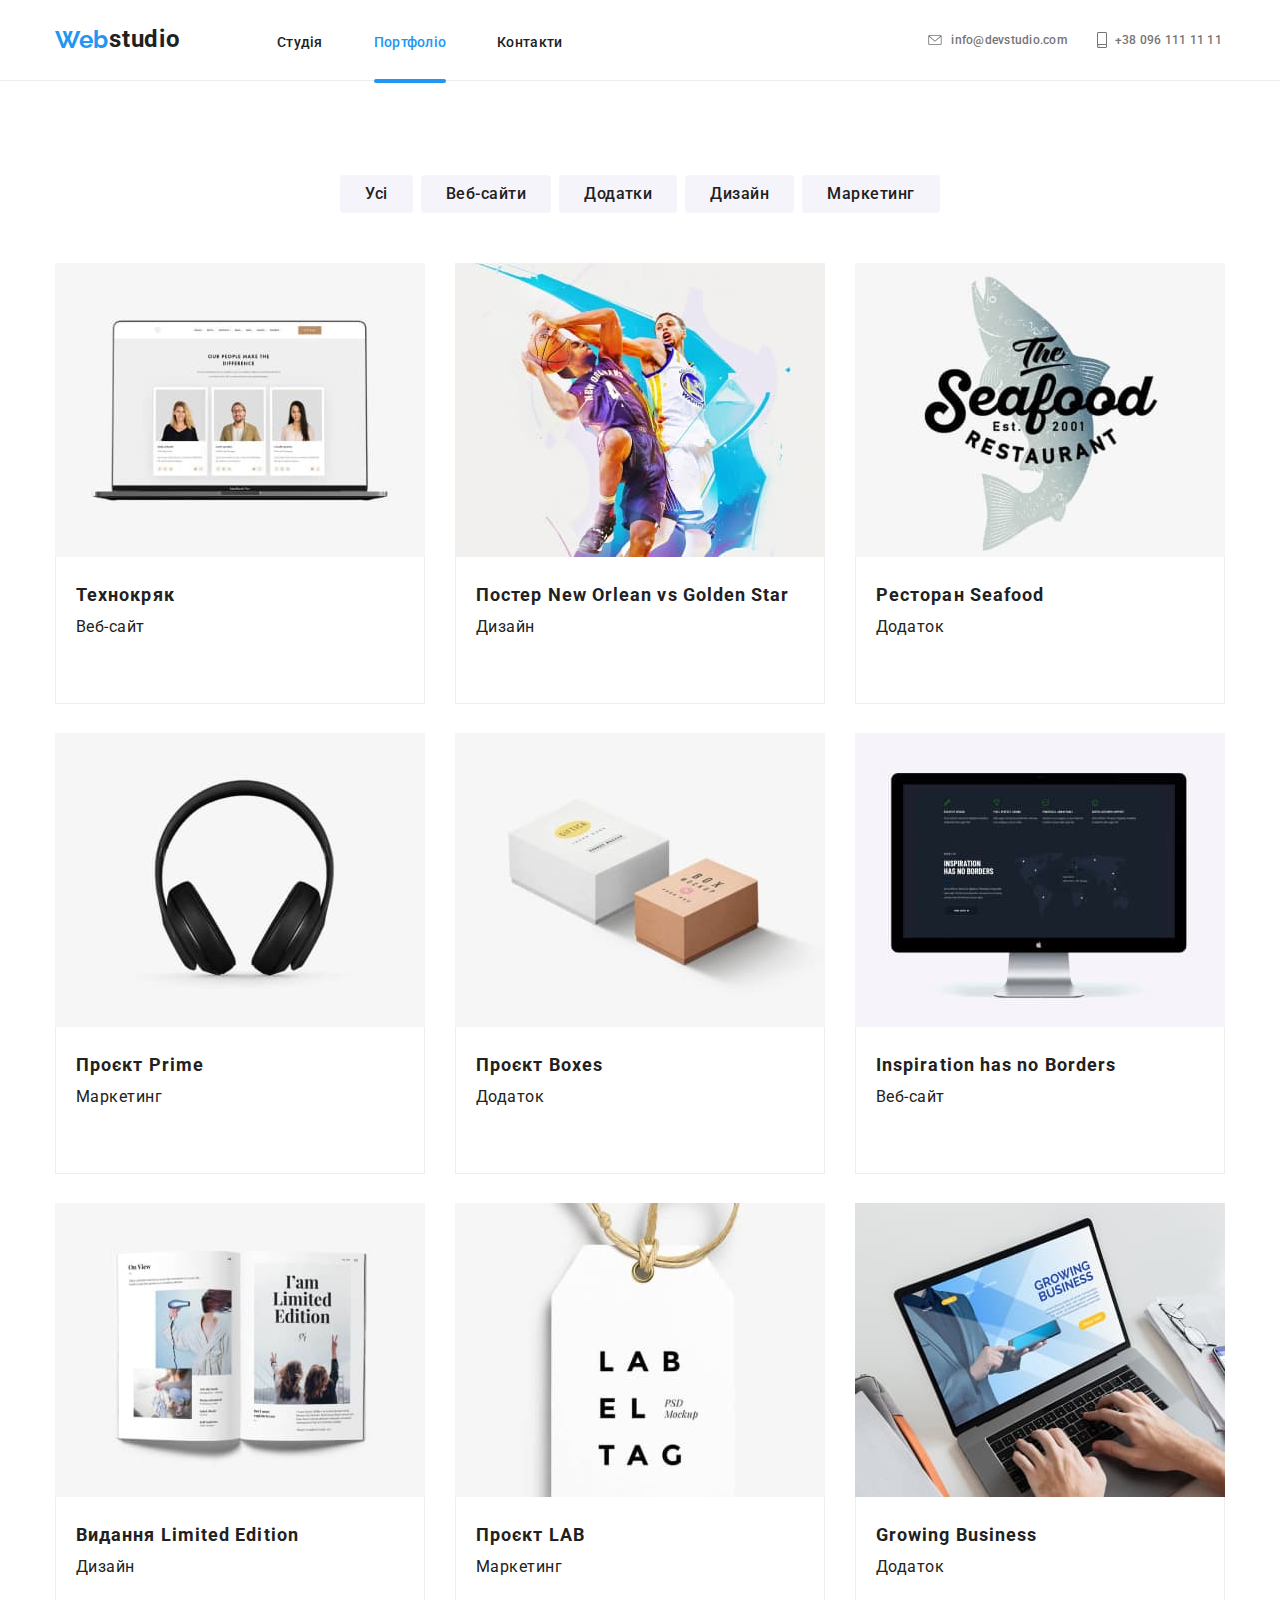
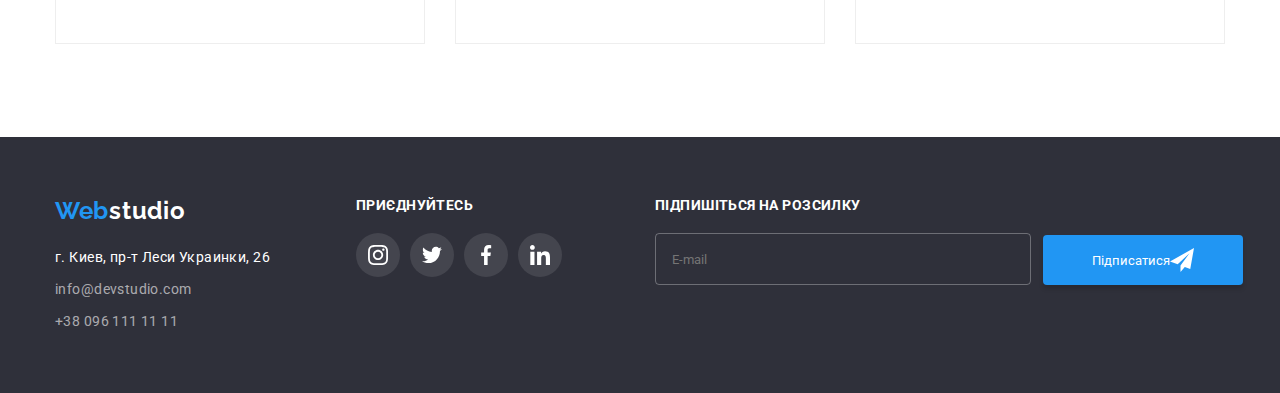
==== commit f14ff2b7: "home-work-08" ====
--- a/portfolio.html
+++ b/portfolio.html
@@ -40,7 +40,7 @@
             
             <div class="menu-container js-menu-container" id="mobile-menu"    data-menu>
                   
-              <div class="container container-menu">
+              <div class="container-menu">
             
                 <div class="button-close">
                 <button class="menu-toggle js-close-menu" >
--- a/css/main.min.css
+++ b/css/main.min.css
@@ -1 +1 @@
-html{overflow-x:hidden}.body{overflow-x:hidden}h1,h2,h3,h4,p,a{margin:0px;padding:0px;text-decoration:none}.list{list-style:none}*{margin:0px;padding:0px;font-family:"Roboto";font-style:normal}@media screen and (min-width: 768px){.navigation-link__color::after{display:block;position:absolute;content:"";bottom:-21px;width:100%;height:4px;background-color:#2196f3;border-radius:2px}}@media screen and (min-width: 768px){.navigaton-set .navigation-link__color{color:#2196f3}}.container{padding-left:15px;padding-right:15px;margin-left:auto;margin-right:auto}@media screen and (max-width: 767px){.container{width:450px}}@media screen and (min-width: 768px){.container{width:738px}}@media screen and (min-width: 1200px){.container{width:1170px}}@media screen and (max-width: 1199px){.header-container{height:80px;margin-left:auto;margin-right:auto}}@media screen and (max-width: 767px){.header-container{height:60px;position:relative;display:-webkit-box;display:-ms-flexbox;display:flex;-webkit-box-pack:end;-ms-flex-pack:end;justify-content:flex-end}}@media screen and (min-width: 768px){.header-container{display:-webkit-box;display:-ms-flexbox;display:flex;-webkit-box-align:center;-ms-flex-align:center;align-items:center}}@media screen and (min-width: 1200px){.header-container{height:80px}}@media screen and (min-width: 768px){.container-menu{display:-webkit-box;display:-ms-flexbox;display:flex}}.header{border-bottom:1px solid #ececec}.header-logo{display:-webkit-box;display:-ms-flexbox;display:flex;-webkit-box-align:center;-ms-flex-align:center;align-items:center;font-family:"Raleway";font-style:normal;width:134px;height:28px;font-weight:700;font-size:24px;line-height:1.16px;letter-spacing:.03em;text-decoration:none;color:#2196f3}@media screen and (max-width: 767px){.header-logo{position:absolute;top:16px;left:15px}}.header-stud{color:#212121}.menu-container{background-color:#fff;font-size:20px}@media screen and (max-width: 767px){.menu-container{display:none;position:absolute;position:fixed;z-index:4;top:0;left:0;width:100vw;width:100%;height:100%;padding-left:15px;padding-right:15px}}.menu-container.is-open{display:block}@media screen and (min-width: 768px){.menu-container{display:-webkit-box;display:-ms-flexbox;display:flex;-webkit-box-align:center;-ms-flex-align:center;align-items:center}}@media screen and (min-width: 1200px){.menu-container{display:-webkit-box;display:-ms-flexbox;display:flex;-webkit-box-align:center;-ms-flex-align:center;align-items:center;height:80px}}@media screen and (min-width: 768px){.navigaton-set{display:-webkit-box;display:-ms-flexbox;display:flex;margin-left:88px;gap:51px}}.navigation-list{padding-top:10px;padding-bottom:10px}@media screen and (max-width: 767px){.navigation-list{width:219px;height:48px;padding-left:25px}.navigation-list:not(:last-child){margin-bottom:40px}}@media screen and (min-width: 768px){.navigation-list{position:relative}}.navigation-link{color:#212121;font-weight:500;letter-spacing:.02em;-webkit-transition:color 250ms cubic-bezier(0.4, 0, 0.2, 1);transition:color 250ms cubic-bezier(0.4, 0, 0.2, 1)}@media screen and (max-width: 767px){.navigation-link{font-size:40px;line-height:47px}}@media screen and (min-width: 768px){.navigation-link{font-size:14px;line-height:16px}}.navigation-list:hover .navigation-link{color:#2196f3}.navigation-link:focus{color:#2196f3}@media screen and (max-width: 767px){.contacts-set{margin-top:300px;display:-webkit-box;display:-ms-flexbox;display:flex;-webkit-box-orient:vertical;-webkit-box-direction:reverse;-ms-flex-direction:column-reverse;flex-direction:column-reverse}}@media screen and (min-width: 768px){.contacts-set{margin-left:95px}}@media screen and (min-width: 1200px){.contacts-set{margin-left:365px;display:-webkit-box;display:-ms-flexbox;display:flex;-webkit-box-align:center;-ms-flex-align:center;align-items:center;gap:30px}}@media screen and (max-width: 767px){.contacts-list:not(:first-child){margin-bottom:32px}}@media screen and (max-width: 1199px){.contacts-list{display:-webkit-box;display:-ms-flexbox;display:flex;-webkit-box-align:baseline;-ms-flex-align:baseline;align-items:baseline}.contacts-list:first-child{margin-bottom:10px}}.contacts-list:hover .contackts-tel{color:#2196f3}.contackts-tel:focus{color:#2196f3}.contacts-list:hover .contackts-use{fill:#2196f3}.contackts-tel:focus .contackts-use{fill:#2196f3}.contackts-tel{font-weight:500;font-size:12px;line-height:14px;letter-spacing:.02em;color:#757575;-webkit-transition:color 250ms cubic-bezier(0.4, 0, 0.2, 1);transition:color 250ms cubic-bezier(0.4, 0, 0.2, 1)}@media screen and (max-width: 767px){.contackts-tel{font-weight:500;font-size:34px;line-height:40px;letter-spacing:.02em;color:#2196f3}}@media screen and (min-width: 1200px){.contackts-tel{display:-webkit-box;display:-ms-flexbox;display:flex;-webkit-box-align:center;-ms-flex-align:center;align-items:center}}@media screen and (max-width: 767px){.contackts-tel__posht{font-weight:500;font-size:24px;line-height:28px;letter-spacing:.02em;color:#757575}}@media screen and (min-width: 768px){.contackts-card{margin-right:8px}}@media screen and (min-width: 1200px){.contackts-card{margin-right:8px}}.contackts-use{fill:#757575;-webkit-transition:fill 250ms cubic-bezier(0.4, 0, 0.2, 1);transition:fill 250ms cubic-bezier(0.4, 0, 0.2, 1)}@media screen and (max-width: 767px){.contackts-use{display:none}}@media screen and (min-width: 768px){.site-set{display:none}}@media screen and (max-width: 767px){.site-set{display:-webkit-box;display:-ms-flexbox;display:flex;margin-top:64px;padding-left:20px}}.site-set li{border-right:1px solid rgba(33,33,33,.2)}.site-list:first-child{list-style:none}.site-list:not(:first-child){margin-left:10px}.site-a{font-weight:500;font-size:18px;line-height:22px;letter-spacing:.02em;color:#2196f3;margin-right:10px}@media screen and (max-width: 767px){.menu-toggle{padding:10px;margin:0px;border:none;background-color:rgba(0,0,0,0)}}@media screen and (min-width: 768px){.menu-toggle{display:none}}.button-close{display:-webkit-box;display:-ms-flexbox;display:flex;-webkit-box-pack:end;-ms-flex-pack:end;justify-content:flex-end}@media screen and (min-width: 768px){.button-close{display:none}}.about{margin:auto;padding-top:118px;padding-bottom:118px}@media screen and (max-width: 767px){.about{width:480px;background-image:-webkit-gradient(linear, left top, left bottom, from(rgba(47, 48, 58, 0.4)), to(rgba(47, 48, 58, 0.4))),url(../img/studio/about/about-tel-1x.jpg);background-image:linear-gradient(rgba(47, 48, 58, 0.4), rgba(47, 48, 58, 0.4)),url(../img/studio/about/about-tel-1x.jpg);background-size:cover}}@media screen and (max-width: 767px)and (min-device-pixel-ratio: 2),screen and (max-width: 767px)and (-webkit-min-device-pixel-ratio: 2),screen and (max-width: 767px)and (min-resolution: 192dpi),screen and (max-width: 767px)and (min-resolution: 2dppx){.about{background-image:-webkit-gradient(linear, left top, right top, from(rgba(47, 48, 58, 0.4)), to(rgba(47, 48, 58, 0.4))),url(../img/studio/about/about-tel-2x.jpg);background-image:linear-gradient(to right, rgba(47, 48, 58, 0.4), rgba(47, 48, 58, 0.4)),url(../img/studio/about/about-tel-2x.jpg);background-size:cover}}@media screen and (min-width: 768px){.about{max-width:768px;min-width:768px;background-image:-webkit-gradient(linear, left top, right top, from(rgba(47, 48, 58, 0.4)), to(rgba(47, 48, 58, 0.4))),url(../img/studio/about/about-tablet-1x.jpg);background-image:linear-gradient(to right, rgba(47, 48, 58, 0.4), rgba(47, 48, 58, 0.4)),url(../img/studio/about/about-tablet-1x.jpg);background-size:cover}}@media screen and (min-width: 768px)and (min-device-pixel-ratio: 2),screen and (min-width: 768px)and (-webkit-min-device-pixel-ratio: 2),screen and (min-width: 768px)and (min-resolution: 192dpi),screen and (min-width: 768px)and (min-resolution: 2dppx){.about{background-image:-webkit-gradient(linear, left top, right top, from(rgba(47, 48, 58, 0.4)), to(rgba(47, 48, 58, 0.4))),url(../img/studio/about/about-tablet-2x.jpg);background-image:linear-gradient(to right, rgba(47, 48, 58, 0.4), rgba(47, 48, 58, 0.4)),url(../img/studio/about/about-tablet-2x.jpg);background-size:cover}}@media screen and (min-width: 1200px){.about{max-width:1600px;margin-left:auto;margin-right:auto;padding-top:200px;padding-bottom:280px;background-image:-webkit-gradient(linear, left top, right top, from(rgba(47, 48, 58, 0.4)), to(rgba(47, 48, 58, 0.4))),url(../img/studio/about/about-desktop-1x.jpg);background-image:linear-gradient(to right, rgba(47, 48, 58, 0.4), rgba(47, 48, 58, 0.4)),url(../img/studio/about/about-desktop-1x.jpg);background-size:cover}}@media screen and (min-width: 1200px)and (min-device-pixel-ratio: 2),screen and (min-width: 1200px)and (-webkit-min-device-pixel-ratio: 2),screen and (min-width: 1200px)and (min-resolution: 192dpi),screen and (min-width: 1200px)and (min-resolution: 2dppx){.about{background-image:-webkit-gradient(linear, left top, right top, from(rgba(47, 48, 58, 0.4)), to(rgba(47, 48, 58, 0.4))),url(../img/studio/about/about-desktop-2x.jpg);background-image:linear-gradient(to right, rgba(47, 48, 58, 0.4), rgba(47, 48, 58, 0.4)),url(../img/studio/about/about-desktop-2x.jpg);background-size:cover}}.about-titel{width:360px;height:84px;margin-left:auto;margin-right:auto;font-weight:900;font-size:26px;line-height:42px;text-align:center;letter-spacing:.06em;text-transform:uppercase;color:#fff}@media screen and (min-width: 1200px){.about-titel{width:696px;height:120px;font-size:44px;line-height:60px}}.about-btn{width:200px;height:50px;background-color:#2196f3;color:#fff;-webkit-box-shadow:0px 4px 4px rgba(0,0,0,.15);box-shadow:0px 4px 4px rgba(0,0,0,.15);border-radius:4px;border:none;cursor:pointer;-webkit-transition:background-color 250ms cubic-bezier(0.4, 0, 0.2, 1);transition:background-color 250ms cubic-bezier(0.4, 0, 0.2, 1)}@media screen and (max-width: 767px){.about-btn{margin-left:125px;margin-right:125px;margin-top:30px}}@media screen and (min-width: 768px){.about-btn{margin-left:269px;margin-right:269px;margin-top:40px}}@media screen and (min-width: 1200px){.about-btn{width:216px;margin-left:485px;margin-right:485px;margin-top:40px}}.about-btn:hover,.about-btn:focus{background-color:#2196f3}.backdrop{display:block}.backdrop.is-hidden{display:none}.is-hiden{opacity:0;pointer-events:none}.backdrop{position:fixed;top:0;left:0;width:100%;height:100%;background-color:rgba(0,0,0,.2);opacity:1;z-index:4}.modal{position:absolute;top:50%;left:50%;background-color:#fff;-webkit-transform:translate(-50%, -50%);transform:translate(-50%, -50%);-webkit-box-shadow:0px 1px 3px rgba(0,0,0,.12),0px 1px 1px rgba(0,0,0,.14),0px 2px 1px rgba(0,0,0,.2);box-shadow:0px 1px 3px rgba(0,0,0,.12),0px 1px 1px rgba(0,0,0,.14),0px 2px 1px rgba(0,0,0,.2);border-radius:4px}@media screen and (max-width: 1199px){.modal{width:450px;height:609px}}@media screen and (min-width: 1200px){.modal{width:528;height:581px}}.modal-btn{position:absolute;display:-webkit-box;display:-ms-flexbox;display:flex;-webkit-box-align:center;-ms-flex-align:center;align-items:center;-webkit-box-pack:center;-ms-flex-pack:center;justify-content:center;width:30px;height:30px;top:10px;right:10px;border-radius:50%;border:1px solid rgba(0,0,0,.1);background-color:#fff;z-index:1;cursor:pointer}.modal-btn:hover .modal-svg{fill:#2196f3}.modal-svg{position:absolute;width:18px;height:18px;-webkit-transition:fill 250ms cubic-bezier(0.4, 0, 0.2, 1);transition:fill 250ms cubic-bezier(0.4, 0, 0.2, 1)}@media screen and (min-width: 1200px){.send{width:528px;height:581px}}.send-p{margin-left:auto;margin-right:auto;padding-top:40px;width:370px;height:60px;font-weight:700;font-size:20px;line-height:30px;text-align:center;letter-spacing:.03em;color:#212121}@media screen and (min-width: 1200px){.send-p{width:448px;height:23px;line-height:23px}}.send-input{position:relative;margin-left:40px;margin-right:40px}@media screen and (min-width: 1200px){.send-input{width:448px}}.send-box{display:-webkit-box;display:-ms-flexbox;display:flex;-webkit-box-orient:vertical;-webkit-box-direction:normal;-ms-flex-direction:column;flex-direction:column;position:relative;margin-top:10px}.send-box label{font-weight:400;font-size:12px;line-height:14px;letter-spacing:.01em;color:#757575;margin-bottom:4px}.send-field{width:328px;height:40px;border:1px solid rgba(33,33,33,.2);border-radius:4px;padding-left:42px;cursor:pointer;outline:none;-webkit-transition:border 250ms cubic-bezier(0.4, 0, 0.2, 1);transition:border 250ms cubic-bezier(0.4, 0, 0.2, 1)}@media screen and (min-width: 1200px){.send-field{width:406px}}.send-svg{position:absolute;top:38px;left:14px;-webkit-transform:translateY(-50%);transform:translateY(-50%);width:18px;height:18px;-webkit-transition:fill 250ms cubic-bezier(0.4, 0, 0.2, 1);transition:fill 250ms cubic-bezier(0.4, 0, 0.2, 1)}.send-input:focus-within .send-focus{fill:#188ce8}.send-input:focus-within .send-field{border-color:#2196f3}.textarea-text{font-weight:400;font-size:12px;line-height:14px;letter-spacing:.01em;color:#757575;margin-top:10px;margin-bottom:4px}.send-textarea{-webkit-box-sizing:border-box;box-sizing:border-box;width:370px;height:120px;border:1px solid rgba(33,33,33,.2);border-radius:4px;resize:none;padding-left:16px;padding-top:10px}@media screen and (min-width: 1200px){.send-textarea{width:448px}}.send-check{display:-webkit-box;display:-ms-flexbox;display:flex;-webkit-box-pack:start;-ms-flex-pack:start;justify-content:flex-start;-webkit-box-align:center;-ms-flex-align:center;align-items:center;margin-top:20px;margin-left:12px;gap:10px;font-weight:400;font-size:14px;line-height:24px;letter-spacing:.03em;color:#757575;cursor:pointer;gap:4px;margin-left:40px}@media screen and (min-width: 1200px){.send-check{margin-left:40px}}@media screen and (min-width: 768px){.modal-text{font-weight:400;font-size:12px;line-height:14px;letter-spacing:.03em}}@media screen and (min-width: 1200px){.modal-text{font-weight:400;font-size:14px;line-height:24px;letter-spacing:.03em}}.send-check__a{color:#2196f3;text-decoration:underline}@media screen and (min-width: 768px){.send-check__a{font-weight:400;font-size:12px;line-height:14px;letter-spacing:.03em}}@media screen and (min-width: 1200px){.send-check__a{font-weight:400;font-size:14px;line-height:24px;letter-spacing:.03em}}.send-btn{margin-left:125px;margin-right:125px;margin-top:30px;cursor:pointer;background:#188ce8;-webkit-box-shadow:0px 4px 4px rgba(0,0,0,.15);box-shadow:0px 4px 4px rgba(0,0,0,.15);border-radius:4px;color:#fff;width:200px;height:50px;border:none}.visually-hidden{display:none}.qualities{padding-bottom:58px;padding-top:60px}@media screen and (min-width: 1200px){.qualities{padding-top:94px}}@media screen and (min-width: 768px){.qualities-me{display:-webkit-box;display:-ms-flexbox;display:flex;-ms-flex-wrap:wrap;flex-wrap:wrap;margin:-15px}}@media screen and (min-width: 1200px){.qualities-me{display:-webkit-box;display:-ms-flexbox;display:flex;margin:-15px}}@media screen and (max-width: 768px){.qualities-list:not(:last-child){margin-bottom:30px}}@media screen and (min-width: 768px){.qualities-list{width:354px;margin:15px}}@media screen and (min-width: 1200px){.qualities-list{width:270px;margin:0px}.qualities-list:not(:last-child){margin-right:30px}}.qualities-block{background:#f5f4fa;border-radius:4px;width:450px;height:120px;display:-webkit-box;display:-ms-flexbox;display:flex;-webkit-box-pack:center;-ms-flex-pack:center;justify-content:center;-webkit-box-align:center;-ms-flex-align:center;align-items:center}@media screen and (min-width: 768px){.qualities-block{width:354px}}@media screen and (min-width: 1200px){.qualities-block{width:270px}}.qualities-titel{font-weight:700;font-size:14px;line-height:16px;letter-spacing:.03em;text-transform:uppercase;color:#212121;margin-top:30px}@media screen and (max-width: 767px){.qualities-titel{text-align:center}}.qualities-text{font-weight:400;font-size:14px;line-height:24px;letter-spacing:.03em;color:#757575;margin-top:10px}.qualities-text:not(:last-child){margin-bottom:30px}.work{padding-top:58px;padding-bottom:94px}@media screen and (max-width: 1199px){.work{display:none}}.work-titel{font-weight:700;font-size:36px;line-height:42px;text-align:center;letter-spacing:.03em;color:#212121;margin-bottom:50px}.work-list{display:-webkit-box;display:-ms-flexbox;display:flex}.work-block{position:relative}.work-block:not(:first-child){margin-left:30px}.work-set{position:relative}.work-set_text{display:-webkit-box;display:-ms-flexbox;display:flex;-webkit-box-pack:center;-ms-flex-pack:center;justify-content:center;-webkit-box-align:center;-ms-flex-align:center;align-items:center;position:absolute;bottom:4px;width:370px;height:70px;background-color:rgba(47,48,58,.8);font-weight:700;font-size:14px;line-height:16px;text-align:center;letter-spacing:.03em;text-transform:uppercase;color:#fff}.team{background-color:#f5f4fa;padding-top:60px;padding-bottom:60px}@media screen and (max-width: 767px){.team{max-width:767px;min-width:480px;margin:auto}}@media screen and (min-width: 1200px){.team{padding-top:94px;padding-bottom:94px}}@media screen and (max-width: 767px){.team-titel{margin-bottom:30px;text-align:center}}@media screen and (min-width: 768px){.team-titel{text-align:center;margin-bottom:30px}}@media screen and (min-width: 1200px){.team-titel{text-align:center;font-weight:700;font-size:36px;line-height:42px;text-align:center;letter-spacing:.03em;color:#212121}}@media screen and (min-width: 768px){.team-lid{display:-webkit-box;display:-ms-flexbox;display:flex;-ms-flex-wrap:wrap;flex-wrap:wrap;margin:-15px}}.team-cart{background-color:#fff;-webkit-box-shadow:0px 1px 3px rgba(0,0,0,.12),0px 1px 1px rgba(0,0,0,.14),0px 2px 1px rgba(0,0,0,.2);box-shadow:0px 1px 3px rgba(0,0,0,.12),0px 1px 1px rgba(0,0,0,.14),0px 2px 1px rgba(0,0,0,.2);border-radius:0px 0px 4px 4px;width:450px;height:622px}@media screen and (max-width: 767px){.team-cart:not(:last-child){margin-bottom:30px}}@media screen and (min-width: 768px){.team-cart{width:354px;height:536px;margin:15px}}@media screen and (min-width: 1200px){.team-cart{width:270px;height:428px}}picture img{display:block}.team-men{text-align:center;padding-top:30px;font-weight:500;font-size:16px;line-height:19px;letter-spacing:.03em;color:#212121}.team-text{padding-top:10px;font-style:normal;font-weight:400;font-size:16px;line-height:19px;text-align:center;letter-spacing:.03em;color:#757575}.social{display:-webkit-box;display:-ms-flexbox;display:flex;-webkit-box-align:baseline;-ms-flex-align:baseline;align-items:baseline;-webkit-box-pack:center;-ms-flex-pack:center;justify-content:center;padding-top:15px;gap:10px}.social-list{display:-webkit-box;display:-ms-flexbox;display:flex;-webkit-box-pack:center;-ms-flex-pack:center;justify-content:center;-webkit-box-align:center;-ms-flex-align:center;align-items:center;background-color:rgba(0,0,0,0);-webkit-transition:background-color 250ms cubic-bezier(0.4, 0, 0.2, 1);transition:background-color 250ms cubic-bezier(0.4, 0, 0.2, 1)}.social-site{display:-webkit-box;display:-ms-flexbox;display:flex;-webkit-box-pack:center;-ms-flex-pack:center;justify-content:center;-webkit-box-align:center;-ms-flex-align:center;align-items:center;background-color:#fff;width:44px;height:44px;border-radius:50%;-webkit-transition:background-color 250ms cubic-bezier(0.4, 0, 0.2, 1);transition:background-color 250ms cubic-bezier(0.4, 0, 0.2, 1)}.social-site:hover,.social-site:focus{background-color:#2196f3}.social-svg{fill:#afb1b8;-webkit-transition:fill 250ms cubic-bezier(0.4, 0, 0.2, 1);transition:fill 250ms cubic-bezier(0.4, 0, 0.2, 1)}.social-site:hover .social-svg,.social-site:focus .social-svg{fill:#fff}@media screen and (max-width: 767px){.client{padding-top:60px;padding-bottom:60px}}@media screen and (min-width: 768px){.client{padding-top:60px;padding-bottom:60px}}@media screen and (min-width: 1200px){.client{padding-bottom:94px;padding-top:94px}}.client-p{font-weight:700;font-size:36px;line-height:42px;text-align:center;letter-spacing:.03em;color:#212121}@media screen and (max-width: 1199px){.client-p{margin-bottom:30px}}@media screen and (min-width: 1200px){.client-p{margin-bottom:50px}}.company{display:-webkit-box;display:-ms-flexbox;display:flex}@media screen and (max-width: 767px){.company{margin:-15px}}@media screen and (max-width: 1199px){.company{margin:-15px;-ms-flex-wrap:wrap;flex-wrap:wrap}}.company-li{display:-webkit-box;display:-ms-flexbox;display:flex;-webkit-box-pack:center;-ms-flex-pack:center;justify-content:center;-webkit-box-align:center;-ms-flex-align:center;align-items:center;width:208px;height:92px;border:1px solid #afb1b8;border-radius:4px;-webkit-transition:border-radius 250ms cubic-bezier(0.4, 0, 0.2, 1);transition:border-radius 250ms cubic-bezier(0.4, 0, 0.2, 1)}@media screen and (max-width: 767px){.company-li{margin:15px}}@media screen and (min-width: 768px){.company-li{width:224px;height:92px;margin:15px}}@media screen and (min-width: 1200px){.company-li{width:170px;height:92px;margin:0px}.company-li:not(:last-child){margin-right:30px}}.company-li:hover,.company-li:focus{border-color:#2196f3}.company-svg{fill:#afb1b8}.company-li:hover .company-svg,.company-li:focus .company-svg{fill:#2196f3}.porfolio-list{display:-webkit-box;display:-ms-flexbox;display:flex;padding-top:60px;padding-bottom:30px;gap:8px}@media screen and (max-width: 767px){.porfolio-list{-ms-flex-wrap:wrap;flex-wrap:wrap}}@media screen and (min-width: 768px){.porfolio-list{-webkit-box-pack:center;-ms-flex-pack:center;justify-content:center}}@media screen and (min-width: 1200px){.porfolio-list{padding-top:94px;padding-bottom:50px}}.porfolio-btn{padding:6px 22px;background-color:#f5f4fa;border-radius:4px;border:none;font-weight:500;font-size:16px;line-height:26px;text-align:center;letter-spacing:.03em;color:#212121;-webkit-transition:background-color 250ms cubic-bezier(0.4, 0, 0.2, 1);transition:background-color 250ms cubic-bezier(0.4, 0, 0.2, 1);-webkit-transition:color 250ms cubic-bezier(0.4, 0, 0.2, 1);transition:color 250ms cubic-bezier(0.4, 0, 0.2, 1)}.porfolio-btn:first-child{padding:6px 25px}.porfolio-btn:focus,.porfolio-btn:hover{background-color:#2196f3;color:#fff}.porfolio{padding-bottom:60px}@media screen and (min-width: 1200px){.porfolio{padding-bottom:94px}}@media screen and (min-width: 768px){.hero{display:-webkit-box;display:-ms-flexbox;display:flex;-ms-flex-wrap:wrap;flex-wrap:wrap;-webkit-box-pack:justify;-ms-flex-pack:justify;justify-content:space-between}}@media screen and (max-width: 767px){.hero-child:not(:last-child){margin-bottom:30px}.hero-child:first-child{margin-top:30px}}@media screen and (min-width: 768px){.hero-child{max-width:354px;height:440px}}@media screen and (min-width: 1200px){.hero-child{max-width:370px}.hero-child:nth-child(-n+6){margin-bottom:30px}}.hero-site{position:relative;-webkit-transition:-webkit-box-shadow 250ms cubic-bezier(0.4, 0, 0.2, 1);transition:-webkit-box-shadow 250ms cubic-bezier(0.4, 0, 0.2, 1);transition:box-shadow 250ms cubic-bezier(0.4, 0, 0.2, 1);transition:box-shadow 250ms cubic-bezier(0.4, 0, 0.2, 1), -webkit-box-shadow 250ms cubic-bezier(0.4, 0, 0.2, 1)}.hero-cart{overflow:hidden;position:relative}.hero-cart::after{z-index:0;opacity:0;position:absolute;-webkit-transform:translateY(100%);transform:translateY(100%);content:"";left:0;top:0;width:100%;height:294px;background:rgba(33,150,243,.9);-webkit-transition:opacity 250ms cubic-bezier(0.4, 0, 0.2, 1),-webkit-transform 250ms cubic-bezier(0.4, 0, 0.2, 1);transition:opacity 250ms cubic-bezier(0.4, 0, 0.2, 1),-webkit-transform 250ms cubic-bezier(0.4, 0, 0.2, 1);transition:opacity 250ms cubic-bezier(0.4, 0, 0.2, 1),transform 250ms cubic-bezier(0.4, 0, 0.2, 1);transition:opacity 250ms cubic-bezier(0.4, 0, 0.2, 1),transform 250ms cubic-bezier(0.4, 0, 0.2, 1),-webkit-transform 250ms cubic-bezier(0.4, 0, 0.2, 1)}@media screen and (min-width: 768px){.hero-cart::after{max-width:354px}}@media screen and (min-width: 1200px){.hero-cart::after{max-width:370px}}.hero-p{position:absolute;padding:63px 24px;z-index:1;opacity:0;-webkit-transform:translateY(100%);transform:translateY(100%);font-weight:400;font-size:18px;line-height:28px;letter-spacing:.03em;color:#fff;-webkit-transition:opacity 250ms cubic-bezier(0.4, 0, 0.2, 1),-webkit-transform 250ms cubic-bezier(0.4, 0, 0.2, 1);transition:opacity 250ms cubic-bezier(0.4, 0, 0.2, 1),-webkit-transform 250ms cubic-bezier(0.4, 0, 0.2, 1);transition:opacity 250ms cubic-bezier(0.4, 0, 0.2, 1),transform 250ms cubic-bezier(0.4, 0, 0.2, 1);transition:opacity 250ms cubic-bezier(0.4, 0, 0.2, 1),transform 250ms cubic-bezier(0.4, 0, 0.2, 1),-webkit-transform 250ms cubic-bezier(0.4, 0, 0.2, 1)}.hero-site:focus .hero-p,.hero-site:hover .hero-p{-webkit-transform:translateY(0);transform:translateY(0);opacity:1}.hero-site:focus .hero-cart::after,.hero-site:hover .hero-cart::after{-webkit-transform:translateY(0);transform:translateY(0);opacity:1}.hero-site{display:block}@media screen and (min-width: 768px){.hero-site{height:440px}}.hero-site:hover,.hero-site:focus{-webkit-box-shadow:0px 1px 1px rgba(0,0,0,.12),0px 4px 4px rgba(0,0,0,.06),1px 4px 6px rgba(0,0,0,.16);box-shadow:0px 1px 1px rgba(0,0,0,.12),0px 4px 4px rgba(0,0,0,.06),1px 4px 6px rgba(0,0,0,.16)}.hero-block{padding:20px 20px;border:1px solid #eee;border-top:none}@media screen and (min-width: 768px){.hero-block{height:106px}}.hero-titel{text-align:initial;font-weight:700;font-size:18px;line-height:2;letter-spacing:.06em;color:#212121}.hero-text{text-align:initial;font-weight:400;font-size:16px;line-height:1.8;letter-spacing:.03em;color:#212121}.footer{background-color:#2f303a}@media screen and (max-width: 767px){.footer{padding-top:60px;padding-bottom:60px;min-width:480px;max-width:767px}}@media screen and (min-width: 768px){.footer{padding-top:60px;padding-bottom:60px}}@media screen and (min-width: 1200px){.footer{padding-bottom:60px}}@media screen and (min-width: 1200px){.container-flex{display:-webkit-box;display:-ms-flexbox;display:flex}}@media screen and (min-width: 768px){.tablet{display:-webkit-box;display:-ms-flexbox;display:flex;-ms-flex-pack:distribute;justify-content:space-around}}@media screen and (min-width: 1200px){.tablet{gap:70px}}.fhirst{display:-webkit-box;display:-ms-flexbox;display:flex;-webkit-box-orient:vertical;-webkit-box-direction:normal;-ms-flex-direction:column;flex-direction:column}@media screen and (max-width: 1199px){.fhirst{-webkit-box-pack:center;-ms-flex-pack:center;justify-content:center;-webkit-box-align:center;-ms-flex-align:center;align-items:center}}.fhirst-logo{font-family:"Raleway";font-style:normal;font-weight:700;font-size:24px;line-height:28px;letter-spacing:.03em;color:#2196f3;margin-bottom:20px}@media screen and (min-width: 1200px){.fhirst-adres{width:231px}}.fhirst-logo__colour{font-family:"Raleway";font-style:normal;color:#fff}.fhirst-titel{display:-webkit-box;display:-ms-flexbox;display:flex;-webkit-box-orient:vertical;-webkit-box-direction:normal;-ms-flex-direction:column;flex-direction:column}@media screen and (max-width: 1199px){.fhirst-titel{-webkit-box-align:center;-ms-flex-align:center;align-items:center}}.fhirst-li:not(:last-child){margin-bottom:8px}.fhirst-location{font-weight:400;font-size:14px;line-height:24px;text-align:center;letter-spacing:.03em;color:#fff}.fhirst-contackt{font-weight:400;font-size:14px;line-height:24px;text-align:center;letter-spacing:.03em;color:rgba(255,255,255,.6)}.second{display:-webkit-box;display:-ms-flexbox;display:flex;-webkit-box-orient:vertical;-webkit-box-direction:normal;-ms-flex-direction:column;flex-direction:column;-webkit-box-align:center;-ms-flex-align:center;align-items:center}@media screen and (max-width: 767px){.second{margin-top:60px}}@media screen and (min-width: 1200px){.second{-webkit-box-align:start;-ms-flex-align:start;align-items:flex-start}}.second-titel{font-weight:700;font-size:14px;line-height:16px;text-align:center;letter-spacing:.03em;text-transform:uppercase;color:#fff;margin-bottom:20px}.second-list{display:-webkit-box;display:-ms-flexbox;display:flex;gap:10px}.second-set{display:-webkit-box;display:-ms-flexbox;display:flex;-webkit-box-pack:center;-ms-flex-pack:center;justify-content:center;-webkit-box-align:center;-ms-flex-align:center;align-items:center;width:44px;height:44px;border-radius:50%;background-color:rgba(255,255,255,.1);-webkit-transition:background-color 250ms cubic-bezier(0.4, 0, 0.2, 1);transition:background-color 250ms cubic-bezier(0.4, 0, 0.2, 1)}.second-set:hover{background-color:#2196f3}.second-site{display:-webkit-box;display:-ms-flexbox;display:flex;-webkit-box-pack:center;-ms-flex-pack:center;justify-content:center}.second-icon{fill:#fff}@media screen and (min-width: 1200px){.third{margin-left:93px}}.third-form{display:-webkit-box;display:-ms-flexbox;display:flex;-webkit-box-pack:center;-ms-flex-pack:center;justify-content:center}@media screen and (max-width: 1199px){.third-form{-webkit-box-orient:vertical;-webkit-box-direction:normal;-ms-flex-direction:column;flex-direction:column;-webkit-box-align:center;-ms-flex-align:center;align-items:center;-ms-flex-wrap:wrap;flex-wrap:wrap;margin-top:60px}}@media screen and (max-width: 767px){.third-follow{display:-webkit-box;display:-ms-flexbox;display:flex;-ms-flex-wrap:wrap;flex-wrap:wrap;-webkit-box-pack:center;-ms-flex-pack:center;justify-content:center}}@media screen and (min-width: 768px){.third-follow{display:-webkit-box;display:-ms-flexbox;display:flex;-ms-flex-wrap:wrap;flex-wrap:wrap;-webkit-box-orient:vertical;-webkit-box-direction:normal;-ms-flex-direction:column;flex-direction:column;-webkit-box-align:center;-ms-flex-align:center;align-items:center}}@media screen and (min-width: 1200px){.third-follow{-webkit-box-align:start;-ms-flex-align:start;align-items:flex-start}}.third-follow label{font-weight:700;font-size:14px;line-height:16px;letter-spacing:.03em;text-transform:uppercase;color:#fff}.third-input{background-color:rgba(0,0,0,0);border:1px solid rgba(255,255,255,.3);border-radius:4px;padding-left:16px;margin-top:20px;color:#fff;outline:none}@media screen and (max-width: 1199px){.third-input{width:432px;height:50px}}@media screen and (min-width: 1200px){.third-input{width:358px;height:50px}}@media screen and (min-width: 1200px){.third-subscribe{display:-webkit-box;display:-ms-flexbox;display:flex;-webkit-box-align:end;-ms-flex-align:end;align-items:flex-end;margin-left:12px}}.third-btn{display:-webkit-box;display:-ms-flexbox;display:flex;-webkit-box-pack:center;-ms-flex-pack:center;justify-content:center;-webkit-box-align:center;-ms-flex-align:center;align-items:center;width:200px;height:50px;background:#2196f3;-webkit-box-shadow:0px 4px 4px rgba(0,0,0,.15);box-shadow:0px 4px 4px rgba(0,0,0,.15);border-radius:4px;color:#fff;border:none}@media screen and (max-width: 1199px){.third-btn{gap:12px;margin-top:30px}}/*# sourceMappingURL=main.min.css.map */+html{overflow-x:hidden}.body{overflow-x:hidden}h1,h2,h3,h4,p,a{margin:0px;padding:0px;text-decoration:none}.list{list-style:none}*{margin:0px;padding:0px;font-family:"Roboto";font-style:normal}@media screen and (min-width: 768px){.navigation-link__color::after{display:block;position:absolute;content:"";bottom:-21px;width:100%;height:4px;background-color:#2196f3;border-radius:2px}}@media screen and (min-width: 768px){.navigaton-set .navigation-link__color{color:#2196f3}}.container{padding-left:15px;padding-right:15px;margin-left:auto;margin-right:auto}@media screen and (max-width: 767px){.container{width:450px}}@media screen and (min-width: 768px){.container{width:738px}}@media screen and (min-width: 1200px){.container{width:1170px}}@media screen and (max-width: 1199px){.header-container{height:80px;margin-left:auto;margin-right:auto}}@media screen and (max-width: 767px){.header-container{height:60px;position:relative;display:-webkit-box;display:-ms-flexbox;display:flex;-webkit-box-pack:end;-ms-flex-pack:end;justify-content:flex-end}}@media screen and (min-width: 768px){.header-container{display:-webkit-box;display:-ms-flexbox;display:flex;-webkit-box-align:center;-ms-flex-align:center;align-items:center}}@media screen and (min-width: 1200px){.header-container{height:80px}}@media screen and (max-width: 767px){.container-menu{width:450px;padding-left:15px;padding-right:15px;margin-left:auto;margin-right:auto;overflow-y:hidden}}@media screen and (min-width: 768px){.container-menu{display:-webkit-box;display:-ms-flexbox;display:flex}}@media screen and (max-width: 767px){.container-mobil{padding-left:15px;padding-right:15px;width:450px;margin-left:auto;margin-right:auto}}.header{border-bottom:1px solid #ececec}.header-logo{display:-webkit-box;display:-ms-flexbox;display:flex;-webkit-box-align:center;-ms-flex-align:center;align-items:center;font-family:"Raleway";font-style:normal;width:134px;height:28px;font-weight:700;font-size:24px;line-height:1.16px;letter-spacing:.03em;text-decoration:none;color:#2196f3}@media screen and (max-width: 767px){.header-logo{position:absolute;top:16px;left:15px}}.header-stud{color:#212121}.menu-container{background-color:#fff;font-size:20px}@media screen and (max-width: 767px){.menu-container{display:none;position:absolute;position:fixed;z-index:4;top:0;left:0;width:100vw;width:100%;height:100%;padding-left:15px;padding-right:15px}}.menu-container.is-open{display:block}@media screen and (min-width: 768px){.menu-container{display:-webkit-box;display:-ms-flexbox;display:flex;-webkit-box-align:center;-ms-flex-align:center;align-items:center}}@media screen and (min-width: 1200px){.menu-container{display:-webkit-box;display:-ms-flexbox;display:flex;-webkit-box-align:center;-ms-flex-align:center;align-items:center;height:80px}}@media screen and (min-width: 768px){.navigaton-set{display:-webkit-box;display:-ms-flexbox;display:flex;margin-left:88px;gap:51px}}.navigation-list{padding-top:10px;padding-bottom:10px}@media screen and (max-width: 767px){.navigation-list{width:219px;height:48px;padding-left:25px}.navigation-list:not(:last-child){margin-bottom:40px}}@media screen and (min-width: 768px){.navigation-list{position:relative}}.navigation-link{color:#212121;font-weight:500;letter-spacing:.02em;-webkit-transition:color 250ms cubic-bezier(0.4, 0, 0.2, 1);transition:color 250ms cubic-bezier(0.4, 0, 0.2, 1)}@media screen and (max-width: 767px){.navigation-link{font-size:40px;line-height:47px}}@media screen and (min-width: 768px){.navigation-link{font-size:14px;line-height:16px}}.navigation-list:hover .navigation-link{color:#2196f3}.navigation-link:focus{color:#2196f3}@media screen and (max-width: 767px){.contacts-set{margin-top:300px;display:-webkit-box;display:-ms-flexbox;display:flex;-webkit-box-orient:vertical;-webkit-box-direction:reverse;-ms-flex-direction:column-reverse;flex-direction:column-reverse}}@media screen and (min-width: 768px){.contacts-set{margin-left:80px}}@media screen and (min-width: 1200px){.contacts-set{margin-left:365px;display:-webkit-box;display:-ms-flexbox;display:flex;-webkit-box-align:center;-ms-flex-align:center;align-items:center;gap:30px}}@media screen and (max-width: 767px){.contacts-list:not(:first-child){margin-bottom:32px}}@media screen and (max-width: 1199px){.contacts-list{display:-webkit-box;display:-ms-flexbox;display:flex;-webkit-box-align:baseline;-ms-flex-align:baseline;align-items:baseline}.contacts-list:first-child{margin-bottom:10px}}.contacts-list:hover .contackts-tel{color:#2196f3}.contackts-tel:focus{color:#2196f3}.contacts-list:hover .contackts-use{fill:#2196f3}.contackts-tel:focus .contackts-use{fill:#2196f3}.contackts-tel{font-weight:500;font-size:12px;line-height:14px;letter-spacing:.02em;color:#757575;-webkit-transition:color 250ms cubic-bezier(0.4, 0, 0.2, 1);transition:color 250ms cubic-bezier(0.4, 0, 0.2, 1)}@media screen and (max-width: 767px){.contackts-tel{font-weight:500;font-size:34px;line-height:40px;letter-spacing:.02em;color:#2196f3}}@media screen and (min-width: 1200px){.contackts-tel{display:-webkit-box;display:-ms-flexbox;display:flex;-webkit-box-align:center;-ms-flex-align:center;align-items:center}}@media screen and (max-width: 767px){.contackts-tel__posht{font-weight:500;font-size:24px;line-height:28px;letter-spacing:.02em;color:#757575}}@media screen and (min-width: 768px){.contackts-card{margin-right:8px}}@media screen and (min-width: 1200px){.contackts-card{margin-right:8px}}.contackts-use{fill:#757575;-webkit-transition:fill 250ms cubic-bezier(0.4, 0, 0.2, 1);transition:fill 250ms cubic-bezier(0.4, 0, 0.2, 1)}@media screen and (max-width: 767px){.contackts-use{display:none}}@media screen and (min-width: 768px){.site-set{display:none}}@media screen and (max-width: 767px){.site-set{display:-webkit-box;display:-ms-flexbox;display:flex;margin-top:64px;padding-left:20px}}.site-set li{border-right:1px solid rgba(33,33,33,.2)}.site-list:first-child{list-style:none}.site-list:not(:first-child){margin-left:10px}.site-a{font-weight:500;font-size:18px;line-height:22px;letter-spacing:.02em;color:#2196f3;margin-right:10px}@media screen and (max-width: 767px){.menu-toggle{padding:10px;margin:0px;border:none;background-color:rgba(0,0,0,0)}}@media screen and (min-width: 768px){.menu-toggle{display:none}}.button-close{display:-webkit-box;display:-ms-flexbox;display:flex;-webkit-box-pack:end;-ms-flex-pack:end;justify-content:flex-end}@media screen and (min-width: 768px){.button-close{display:none}}.about{margin:auto;padding-top:118px;padding-bottom:118px}@media screen and (max-width: 767px){.about{width:480px;background-image:-webkit-gradient(linear, left top, left bottom, from(rgba(47, 48, 58, 0.4)), to(rgba(47, 48, 58, 0.4))),url(../img/studio/about/about-tel-1x.jpg);background-image:linear-gradient(rgba(47, 48, 58, 0.4), rgba(47, 48, 58, 0.4)),url(../img/studio/about/about-tel-1x.jpg);background-size:cover}}@media screen and (max-width: 767px)and (min-device-pixel-ratio: 2),screen and (max-width: 767px)and (-webkit-min-device-pixel-ratio: 2),screen and (max-width: 767px)and (min-resolution: 192dpi),screen and (max-width: 767px)and (min-resolution: 2dppx){.about{background-image:-webkit-gradient(linear, left top, right top, from(rgba(47, 48, 58, 0.4)), to(rgba(47, 48, 58, 0.4))),url(../img/studio/about/about-tel-2x.jpg);background-image:linear-gradient(to right, rgba(47, 48, 58, 0.4), rgba(47, 48, 58, 0.4)),url(../img/studio/about/about-tel-2x.jpg);background-size:cover}}@media screen and (min-width: 768px){.about{max-width:768px;min-width:768px;background-image:-webkit-gradient(linear, left top, right top, from(rgba(47, 48, 58, 0.4)), to(rgba(47, 48, 58, 0.4))),url(../img/studio/about/about-tablet-1x.jpg);background-image:linear-gradient(to right, rgba(47, 48, 58, 0.4), rgba(47, 48, 58, 0.4)),url(../img/studio/about/about-tablet-1x.jpg);background-size:cover}}@media screen and (min-width: 768px)and (min-device-pixel-ratio: 2),screen and (min-width: 768px)and (-webkit-min-device-pixel-ratio: 2),screen and (min-width: 768px)and (min-resolution: 192dpi),screen and (min-width: 768px)and (min-resolution: 2dppx){.about{background-image:-webkit-gradient(linear, left top, right top, from(rgba(47, 48, 58, 0.4)), to(rgba(47, 48, 58, 0.4))),url(../img/studio/about/about-tablet-2x.jpg);background-image:linear-gradient(to right, rgba(47, 48, 58, 0.4), rgba(47, 48, 58, 0.4)),url(../img/studio/about/about-tablet-2x.jpg);background-size:cover}}@media screen and (min-width: 1200px){.about{max-width:1600px;margin-left:auto;margin-right:auto;padding-top:200px;padding-bottom:280px;background-image:-webkit-gradient(linear, left top, right top, from(rgba(47, 48, 58, 0.4)), to(rgba(47, 48, 58, 0.4))),url(../img/studio/about/about-desktop-1x.jpg);background-image:linear-gradient(to right, rgba(47, 48, 58, 0.4), rgba(47, 48, 58, 0.4)),url(../img/studio/about/about-desktop-1x.jpg);background-size:cover}}@media screen and (min-width: 1200px)and (min-device-pixel-ratio: 2),screen and (min-width: 1200px)and (-webkit-min-device-pixel-ratio: 2),screen and (min-width: 1200px)and (min-resolution: 192dpi),screen and (min-width: 1200px)and (min-resolution: 2dppx){.about{background-image:-webkit-gradient(linear, left top, right top, from(rgba(47, 48, 58, 0.4)), to(rgba(47, 48, 58, 0.4))),url(../img/studio/about/about-desktop-2x.jpg);background-image:linear-gradient(to right, rgba(47, 48, 58, 0.4), rgba(47, 48, 58, 0.4)),url(../img/studio/about/about-desktop-2x.jpg);background-size:cover}}.about-titel{width:360px;height:84px;margin-left:auto;margin-right:auto;font-weight:900;font-size:26px;line-height:42px;text-align:center;letter-spacing:.06em;text-transform:uppercase;color:#fff}@media screen and (min-width: 1200px){.about-titel{width:696px;height:120px;font-size:44px;line-height:60px}}.about-btn{width:200px;height:50px;background-color:#2196f3;color:#fff;-webkit-box-shadow:0px 4px 4px rgba(0,0,0,.15);box-shadow:0px 4px 4px rgba(0,0,0,.15);border-radius:4px;border:none;cursor:pointer;-webkit-transition:background-color 250ms cubic-bezier(0.4, 0, 0.2, 1);transition:background-color 250ms cubic-bezier(0.4, 0, 0.2, 1)}@media screen and (max-width: 767px){.about-btn{margin-left:125px;margin-right:125px;margin-top:30px}}@media screen and (min-width: 768px){.about-btn{margin-left:269px;margin-right:269px;margin-top:40px}}@media screen and (min-width: 1200px){.about-btn{width:216px;margin-left:485px;margin-right:485px;margin-top:40px}}.about-btn:hover,.about-btn:focus{background-color:#2196f3}.backdrop{display:block}.backdrop.is-hidden{display:none}.is-hiden{opacity:0;pointer-events:none}.backdrop{position:fixed;top:0;left:0;width:100%;height:100%;background-color:rgba(0,0,0,.2);opacity:1;z-index:4}.modal{position:absolute;top:50%;left:50%;background-color:#fff;-webkit-transform:translate(-50%, -50%);transform:translate(-50%, -50%);-webkit-box-shadow:0px 1px 3px rgba(0,0,0,.12),0px 1px 1px rgba(0,0,0,.14),0px 2px 1px rgba(0,0,0,.2);box-shadow:0px 1px 3px rgba(0,0,0,.12),0px 1px 1px rgba(0,0,0,.14),0px 2px 1px rgba(0,0,0,.2);border-radius:4px}@media screen and (max-width: 1199px){.modal{width:450px;height:609px}}@media screen and (min-width: 1200px){.modal{width:528;height:581px}}.modal-btn{position:absolute;display:-webkit-box;display:-ms-flexbox;display:flex;-webkit-box-align:center;-ms-flex-align:center;align-items:center;-webkit-box-pack:center;-ms-flex-pack:center;justify-content:center;width:30px;height:30px;top:10px;right:10px;border-radius:50%;border:1px solid rgba(0,0,0,.1);background-color:#fff;z-index:1;cursor:pointer}.modal-btn:hover .modal-svg{fill:#2196f3}.modal-svg{position:absolute;width:18px;height:18px;-webkit-transition:fill 250ms cubic-bezier(0.4, 0, 0.2, 1);transition:fill 250ms cubic-bezier(0.4, 0, 0.2, 1)}@media screen and (min-width: 1200px){.send{width:528px;height:581px}}.send-p{margin-left:auto;margin-right:auto;padding-top:40px;width:370px;height:60px;font-weight:700;font-size:20px;line-height:30px;text-align:center;letter-spacing:.03em;color:#212121}@media screen and (min-width: 1200px){.send-p{width:448px;height:23px;line-height:23px}}.send-input{position:relative;margin-left:40px;margin-right:40px}@media screen and (min-width: 1200px){.send-input{width:448px}}.send-box{display:-webkit-box;display:-ms-flexbox;display:flex;-webkit-box-orient:vertical;-webkit-box-direction:normal;-ms-flex-direction:column;flex-direction:column;position:relative;margin-top:10px}.send-box label{font-weight:400;font-size:12px;line-height:14px;letter-spacing:.01em;color:#757575;margin-bottom:4px}.send-field{width:328px;height:40px;border:1px solid rgba(33,33,33,.2);border-radius:4px;padding-left:42px;cursor:pointer;outline:none;-webkit-transition:border 250ms cubic-bezier(0.4, 0, 0.2, 1);transition:border 250ms cubic-bezier(0.4, 0, 0.2, 1)}@media screen and (min-width: 1200px){.send-field{width:406px}}.send-svg{position:absolute;top:38px;left:14px;-webkit-transform:translateY(-50%);transform:translateY(-50%);width:18px;height:18px;-webkit-transition:fill 250ms cubic-bezier(0.4, 0, 0.2, 1);transition:fill 250ms cubic-bezier(0.4, 0, 0.2, 1)}.send-input:focus-within .send-focus{fill:#188ce8}.send-input:focus-within .send-field{border-color:#2196f3}.textarea-text{font-weight:400;font-size:12px;line-height:14px;letter-spacing:.01em;color:#757575;margin-top:10px;margin-bottom:4px}.send-textarea{-webkit-box-sizing:border-box;box-sizing:border-box;width:370px;height:120px;border:1px solid rgba(33,33,33,.2);border-radius:4px;resize:none;padding-left:16px;padding-top:10px}@media screen and (min-width: 1200px){.send-textarea{width:448px}}.send-check{display:-webkit-box;display:-ms-flexbox;display:flex;-webkit-box-pack:start;-ms-flex-pack:start;justify-content:flex-start;-webkit-box-align:center;-ms-flex-align:center;align-items:center;margin-top:20px;margin-left:12px;gap:10px;font-weight:400;font-size:14px;line-height:24px;letter-spacing:.03em;color:#757575;cursor:pointer;gap:4px;margin-left:40px}@media screen and (min-width: 1200px){.send-check{margin-left:40px}}@media screen and (max-width: 767px){.modal-text{font-weight:400;font-size:12px;line-height:14px;letter-spacing:.03em}}@media screen and (min-width: 768px){.modal-text{font-weight:400;font-size:12px;line-height:14px;letter-spacing:.03em}}@media screen and (min-width: 1200px){.modal-text{font-weight:400;font-size:14px;line-height:24px;letter-spacing:.03em}}.send-check__a{color:#2196f3;text-decoration:underline;font-weight:400;font-size:12px;line-height:14px;letter-spacing:.03em}@media screen and (min-width: 768px){.send-check__a{font-weight:400;font-size:12px;line-height:14px;letter-spacing:.03em}}@media screen and (min-width: 1200px){.send-check__a{font-weight:400;font-size:14px;line-height:24px;letter-spacing:.03em}}.send-btn{margin-left:125px;margin-right:125px;margin-top:30px;cursor:pointer;background:#188ce8;-webkit-box-shadow:0px 4px 4px rgba(0,0,0,.15);box-shadow:0px 4px 4px rgba(0,0,0,.15);border-radius:4px;color:#fff;width:200px;height:50px;border:none}.visually-hidden{display:none}.qualities{padding-bottom:58px;padding-top:60px}@media screen and (min-width: 1200px){.qualities{padding-top:94px}}@media screen and (max-width: 767px){.qualities-me{margin:0px}}@media screen and (min-width: 768px){.qualities-me{display:-webkit-box;display:-ms-flexbox;display:flex;-ms-flex-wrap:wrap;flex-wrap:wrap;margin:-15px}}@media screen and (min-width: 1200px){.qualities-me{display:-webkit-box;display:-ms-flexbox;display:flex;margin:0px}}@media screen and (max-width: 768px){.qualities-list{width:450px}.qualities-list:not(:last-child){margin-bottom:30px}}@media screen and (min-width: 768px){.qualities-list{width:354px;margin:15px}}@media screen and (min-width: 1200px){.qualities-list{width:270px;margin:0px}.qualities-list:not(:last-child){margin-right:30px}}.qualities-block{background:#f5f4fa;border-radius:4px;display:-webkit-box;display:-ms-flexbox;display:flex;-webkit-box-pack:center;-ms-flex-pack:center;justify-content:center;-webkit-box-align:center;-ms-flex-align:center;align-items:center}@media screen and (max-width: 767px){.qualities-block{margin-right:0px;width:450px}}@media screen and (min-width: 768px){.qualities-block{width:354px}}@media screen and (min-width: 1200px){.qualities-block{width:270px}}.qualities-titel{font-weight:700;font-size:14px;line-height:16px;letter-spacing:.03em;text-transform:uppercase;color:#212121;margin-top:30px}@media screen and (max-width: 767px){.qualities-titel{text-align:center}}.qualities-text{font-weight:400;font-size:14px;line-height:24px;letter-spacing:.03em;color:#757575;margin-top:10px}.qualities-text:not(:last-child){margin-bottom:30px}.qualities-svg{padding-top:15px;padding-bottom:15px}.work{padding-top:58px;padding-bottom:94px}@media screen and (max-width: 1199px){.work{display:none}}.work-titel{font-weight:700;font-size:36px;line-height:42px;text-align:center;letter-spacing:.03em;color:#212121;margin-bottom:50px}.work-list{display:-webkit-box;display:-ms-flexbox;display:flex}.work-block{position:relative}.work-block:not(:first-child){margin-left:30px}.work-set{position:relative}.work-set_text{display:-webkit-box;display:-ms-flexbox;display:flex;-webkit-box-pack:center;-ms-flex-pack:center;justify-content:center;-webkit-box-align:center;-ms-flex-align:center;align-items:center;position:absolute;bottom:4px;width:370px;height:70px;background-color:rgba(47,48,58,.8);font-weight:700;font-size:14px;line-height:16px;text-align:center;letter-spacing:.03em;text-transform:uppercase;color:#fff}.team{background-color:#f5f4fa;padding-top:60px;padding-bottom:60px}@media screen and (max-width: 767px){.team{max-width:767px;min-width:480px;margin:auto}}@media screen and (min-width: 1200px){.team{padding-top:94px;padding-bottom:94px}}@media screen and (max-width: 767px){.team-titel{margin-bottom:30px;text-align:center}}@media screen and (min-width: 768px){.team-titel{text-align:center;margin-bottom:30px}}@media screen and (min-width: 1200px){.team-titel{text-align:center;font-weight:700;font-size:36px;line-height:42px;text-align:center;letter-spacing:.03em;color:#212121}}@media screen and (min-width: 768px){.team-lid{display:-webkit-box;display:-ms-flexbox;display:flex;-ms-flex-wrap:wrap;flex-wrap:wrap;margin:-15px}}.team-cart{background-color:#fff;-webkit-box-shadow:0px 1px 3px rgba(0,0,0,.12),0px 1px 1px rgba(0,0,0,.14),0px 2px 1px rgba(0,0,0,.2);box-shadow:0px 1px 3px rgba(0,0,0,.12),0px 1px 1px rgba(0,0,0,.14),0px 2px 1px rgba(0,0,0,.2);border-radius:0px 0px 4px 4px;width:450px;padding-bottom:24px}@media screen and (max-width: 767px){.team-cart:not(:last-child){margin-bottom:30px}}@media screen and (min-width: 768px){.team-cart{width:354px;margin:15px}}@media screen and (min-width: 1200px){.team-cart{width:270px;padding-bottom:30px}}picture img{display:block}.team-men{text-align:center;padding-top:30px;font-weight:500;font-size:16px;line-height:19px;letter-spacing:.03em;color:#212121}.team-text{padding-top:10px;font-style:normal;font-weight:400;font-size:16px;line-height:19px;text-align:center;letter-spacing:.03em;color:#757575}.social{display:-webkit-box;display:-ms-flexbox;display:flex;-webkit-box-align:baseline;-ms-flex-align:baseline;align-items:baseline;-webkit-box-pack:center;-ms-flex-pack:center;justify-content:center;padding-top:15px;gap:10px}.social-list{display:-webkit-box;display:-ms-flexbox;display:flex;-webkit-box-pack:center;-ms-flex-pack:center;justify-content:center;-webkit-box-align:center;-ms-flex-align:center;align-items:center;background-color:rgba(0,0,0,0);-webkit-transition:background-color 250ms cubic-bezier(0.4, 0, 0.2, 1);transition:background-color 250ms cubic-bezier(0.4, 0, 0.2, 1)}.social-site{display:-webkit-box;display:-ms-flexbox;display:flex;-webkit-box-pack:center;-ms-flex-pack:center;justify-content:center;-webkit-box-align:center;-ms-flex-align:center;align-items:center;background-color:#fff;width:44px;height:44px;border-radius:50%;-webkit-transition:background-color 250ms cubic-bezier(0.4, 0, 0.2, 1);transition:background-color 250ms cubic-bezier(0.4, 0, 0.2, 1)}.social-site:hover,.social-site:focus{background-color:#2196f3}.social-svg{fill:#afb1b8;-webkit-transition:fill 250ms cubic-bezier(0.4, 0, 0.2, 1);transition:fill 250ms cubic-bezier(0.4, 0, 0.2, 1)}.social-site:hover .social-svg,.social-site:focus .social-svg{fill:#fff}@media screen and (max-width: 767px){.client{padding-top:60px;padding-bottom:60px}}@media screen and (min-width: 768px){.client{padding-top:60px;padding-bottom:60px}}@media screen and (min-width: 1200px){.client{padding-bottom:94px;padding-top:94px}}.client-p{font-weight:700;font-size:36px;line-height:42px;text-align:center;letter-spacing:.03em;color:#212121}@media screen and (max-width: 1199px){.client-p{margin-bottom:30px}}@media screen and (min-width: 1200px){.client-p{margin-bottom:50px}}.company{display:-webkit-box;display:-ms-flexbox;display:flex}@media screen and (max-width: 767px){.company{margin:-15px}}@media screen and (max-width: 1199px){.company{margin:-15px;-ms-flex-wrap:wrap;flex-wrap:wrap}}.company-li{display:-webkit-box;display:-ms-flexbox;display:flex;-webkit-box-pack:center;-ms-flex-pack:center;justify-content:center;-webkit-box-align:center;-ms-flex-align:center;align-items:center;width:208px;height:92px;border:1px solid #afb1b8;border-radius:4px;-webkit-transition:border-radius 250ms cubic-bezier(0.4, 0, 0.2, 1);transition:border-radius 250ms cubic-bezier(0.4, 0, 0.2, 1)}@media screen and (max-width: 767px){.company-li{margin:15px}}@media screen and (min-width: 768px){.company-li{width:224px;height:92px;margin:15px}}@media screen and (min-width: 1200px){.company-li{width:170px;height:92px;margin:0px}.company-li:not(:last-child){margin-right:30px}}.company-li:hover,.company-li:focus{border-color:#2196f3}.company-svg{fill:#afb1b8}.company-li:hover .company-svg,.company-li:focus .company-svg{fill:#2196f3}.porfolio-list{display:-webkit-box;display:-ms-flexbox;display:flex;padding-top:60px;padding-bottom:30px;gap:8px}@media screen and (max-width: 767px){.porfolio-list{-ms-flex-wrap:wrap;flex-wrap:wrap}}@media screen and (min-width: 768px){.porfolio-list{-webkit-box-pack:center;-ms-flex-pack:center;justify-content:center}}@media screen and (min-width: 1200px){.porfolio-list{padding-top:94px;padding-bottom:50px}}.porfolio-btn{padding:6px 22px;background-color:#f5f4fa;border-radius:4px;border:none;font-weight:500;font-size:16px;line-height:26px;text-align:center;letter-spacing:.03em;color:#212121;-webkit-transition:background-color 250ms cubic-bezier(0.4, 0, 0.2, 1);transition:background-color 250ms cubic-bezier(0.4, 0, 0.2, 1);-webkit-transition:color 250ms cubic-bezier(0.4, 0, 0.2, 1);transition:color 250ms cubic-bezier(0.4, 0, 0.2, 1)}.porfolio-btn:first-child{padding:6px 25px}.porfolio-btn:focus,.porfolio-btn:hover{background-color:#2196f3;color:#fff}.porfolio{padding-bottom:60px}@media screen and (min-width: 1200px){.porfolio{padding-bottom:94px}}@media screen and (min-width: 768px){.hero{display:-webkit-box;display:-ms-flexbox;display:flex;-ms-flex-wrap:wrap;flex-wrap:wrap;-webkit-box-pack:justify;-ms-flex-pack:justify;justify-content:space-between}}@media screen and (max-width: 767px){.hero-child:not(:last-child){margin-bottom:30px}.hero-child:first-child{margin-top:30px}}@media screen and (min-width: 768px){.hero-child{max-width:354px;height:440px}}@media screen and (min-width: 1200px){.hero-child{max-width:370px}.hero-child:nth-child(-n+6){margin-bottom:30px}}.hero-site{position:relative;-webkit-transition:-webkit-box-shadow 250ms cubic-bezier(0.4, 0, 0.2, 1);transition:-webkit-box-shadow 250ms cubic-bezier(0.4, 0, 0.2, 1);transition:box-shadow 250ms cubic-bezier(0.4, 0, 0.2, 1);transition:box-shadow 250ms cubic-bezier(0.4, 0, 0.2, 1), -webkit-box-shadow 250ms cubic-bezier(0.4, 0, 0.2, 1)}.hero-cart{overflow:hidden;position:relative}.hero-cart::after{z-index:0;opacity:0;position:absolute;-webkit-transform:translateY(100%);transform:translateY(100%);content:"";left:0;top:0;width:100%;height:294px;background:rgba(33,150,243,.9);-webkit-transition:opacity 250ms cubic-bezier(0.4, 0, 0.2, 1),-webkit-transform 250ms cubic-bezier(0.4, 0, 0.2, 1);transition:opacity 250ms cubic-bezier(0.4, 0, 0.2, 1),-webkit-transform 250ms cubic-bezier(0.4, 0, 0.2, 1);transition:opacity 250ms cubic-bezier(0.4, 0, 0.2, 1),transform 250ms cubic-bezier(0.4, 0, 0.2, 1);transition:opacity 250ms cubic-bezier(0.4, 0, 0.2, 1),transform 250ms cubic-bezier(0.4, 0, 0.2, 1),-webkit-transform 250ms cubic-bezier(0.4, 0, 0.2, 1)}@media screen and (min-width: 768px){.hero-cart::after{max-width:354px}}@media screen and (min-width: 1200px){.hero-cart::after{max-width:370px}}.hero-p{position:absolute;padding:63px 24px;z-index:1;opacity:0;-webkit-transform:translateY(100%);transform:translateY(100%);font-weight:400;font-size:18px;line-height:28px;letter-spacing:.03em;color:#fff;-webkit-transition:opacity 250ms cubic-bezier(0.4, 0, 0.2, 1),-webkit-transform 250ms cubic-bezier(0.4, 0, 0.2, 1);transition:opacity 250ms cubic-bezier(0.4, 0, 0.2, 1),-webkit-transform 250ms cubic-bezier(0.4, 0, 0.2, 1);transition:opacity 250ms cubic-bezier(0.4, 0, 0.2, 1),transform 250ms cubic-bezier(0.4, 0, 0.2, 1);transition:opacity 250ms cubic-bezier(0.4, 0, 0.2, 1),transform 250ms cubic-bezier(0.4, 0, 0.2, 1),-webkit-transform 250ms cubic-bezier(0.4, 0, 0.2, 1)}.hero-site:focus .hero-p,.hero-site:hover .hero-p{-webkit-transform:translateY(0);transform:translateY(0);opacity:1}.hero-site:focus .hero-cart::after,.hero-site:hover .hero-cart::after{-webkit-transform:translateY(0);transform:translateY(0);opacity:1}.hero-site{display:block}@media screen and (min-width: 768px){.hero-site{height:440px}}.hero-site:hover,.hero-site:focus{-webkit-box-shadow:0px 1px 1px rgba(0,0,0,.12),0px 4px 4px rgba(0,0,0,.06),1px 4px 6px rgba(0,0,0,.16);box-shadow:0px 1px 1px rgba(0,0,0,.12),0px 4px 4px rgba(0,0,0,.06),1px 4px 6px rgba(0,0,0,.16)}.hero-block{padding:20px 20px;border:1px solid #eee;border-top:none}@media screen and (min-width: 768px){.hero-block{height:106px}}.hero-titel{text-align:initial;font-weight:700;font-size:18px;line-height:2;letter-spacing:.06em;color:#212121}.hero-text{text-align:initial;font-weight:400;font-size:16px;line-height:1.8;letter-spacing:.03em;color:#212121}.footer{background-color:#2f303a}@media screen and (max-width: 767px){.footer{padding-top:60px;padding-bottom:60px;min-width:480px;max-width:767px}}@media screen and (min-width: 768px){.footer{padding-top:60px;padding-bottom:60px}}@media screen and (min-width: 1200px){.footer{padding-bottom:60px}}@media screen and (min-width: 1200px){.container-flex{display:-webkit-box;display:-ms-flexbox;display:flex}}@media screen and (min-width: 768px){.tablet{display:-webkit-box;display:-ms-flexbox;display:flex;-ms-flex-pack:distribute;justify-content:space-around}}@media screen and (min-width: 1200px){.tablet{gap:70px}}.fhirst{display:-webkit-box;display:-ms-flexbox;display:flex;-webkit-box-orient:vertical;-webkit-box-direction:normal;-ms-flex-direction:column;flex-direction:column}@media screen and (max-width: 1199px){.fhirst{-webkit-box-pack:center;-ms-flex-pack:center;justify-content:center;-webkit-box-align:center;-ms-flex-align:center;align-items:center}}.fhirst-logo{font-family:"Raleway";font-style:normal;font-weight:700;font-size:24px;line-height:28px;letter-spacing:.03em;color:#2196f3;margin-bottom:20px}@media screen and (min-width: 1200px){.fhirst-adres{width:231px}}.fhirst-logo__colour{font-family:"Raleway";font-style:normal;color:#fff}.fhirst-titel{display:-webkit-box;display:-ms-flexbox;display:flex;-webkit-box-orient:vertical;-webkit-box-direction:normal;-ms-flex-direction:column;flex-direction:column}@media screen and (max-width: 1199px){.fhirst-titel{-webkit-box-align:center;-ms-flex-align:center;align-items:center}}.fhirst-li:not(:last-child){margin-bottom:8px}.fhirst-location{font-weight:400;font-size:14px;line-height:24px;text-align:center;letter-spacing:.03em;color:#fff}.fhirst-contackt{font-weight:400;font-size:14px;line-height:24px;text-align:center;letter-spacing:.03em;color:rgba(255,255,255,.6)}.second{display:-webkit-box;display:-ms-flexbox;display:flex;-webkit-box-orient:vertical;-webkit-box-direction:normal;-ms-flex-direction:column;flex-direction:column;-webkit-box-align:center;-ms-flex-align:center;align-items:center}@media screen and (max-width: 767px){.second{margin-top:60px}}@media screen and (min-width: 1200px){.second{-webkit-box-align:start;-ms-flex-align:start;align-items:flex-start}}.second-titel{font-weight:700;font-size:14px;line-height:16px;text-align:center;letter-spacing:.03em;text-transform:uppercase;color:#fff;margin-bottom:20px}.second-list{display:-webkit-box;display:-ms-flexbox;display:flex;gap:10px}.second-set{display:-webkit-box;display:-ms-flexbox;display:flex;-webkit-box-pack:center;-ms-flex-pack:center;justify-content:center;-webkit-box-align:center;-ms-flex-align:center;align-items:center;width:44px;height:44px;border-radius:50%;background-color:rgba(255,255,255,.1);-webkit-transition:background-color 250ms cubic-bezier(0.4, 0, 0.2, 1);transition:background-color 250ms cubic-bezier(0.4, 0, 0.2, 1)}.second-set:hover{background-color:#2196f3}.second-site{display:-webkit-box;display:-ms-flexbox;display:flex;-webkit-box-pack:center;-ms-flex-pack:center;justify-content:center}.second-icon{fill:#fff}@media screen and (min-width: 1200px){.third{margin-left:93px}}.third-form{display:-webkit-box;display:-ms-flexbox;display:flex;-webkit-box-pack:center;-ms-flex-pack:center;justify-content:center}@media screen and (max-width: 1199px){.third-form{-webkit-box-orient:vertical;-webkit-box-direction:normal;-ms-flex-direction:column;flex-direction:column;-webkit-box-align:center;-ms-flex-align:center;align-items:center;-ms-flex-wrap:wrap;flex-wrap:wrap;margin-top:60px}}@media screen and (max-width: 767px){.third-follow{display:-webkit-box;display:-ms-flexbox;display:flex;-ms-flex-wrap:wrap;flex-wrap:wrap;-webkit-box-pack:center;-ms-flex-pack:center;justify-content:center}}@media screen and (min-width: 768px){.third-follow{display:-webkit-box;display:-ms-flexbox;display:flex;-ms-flex-wrap:wrap;flex-wrap:wrap;-webkit-box-orient:vertical;-webkit-box-direction:normal;-ms-flex-direction:column;flex-direction:column;-webkit-box-align:center;-ms-flex-align:center;align-items:center}}@media screen and (min-width: 1200px){.third-follow{-webkit-box-align:start;-ms-flex-align:start;align-items:flex-start}}.third-follow label{font-weight:700;font-size:14px;line-height:16px;letter-spacing:.03em;text-transform:uppercase;color:#fff}.third-input{background-color:rgba(0,0,0,0);border:1px solid rgba(255,255,255,.3);border-radius:4px;padding-left:16px;margin-top:20px;color:#fff;outline:none}@media screen and (max-width: 1199px){.third-input{width:432px;height:50px}}@media screen and (min-width: 1200px){.third-input{width:358px;height:50px}}@media screen and (min-width: 1200px){.third-subscribe{display:-webkit-box;display:-ms-flexbox;display:flex;-webkit-box-align:end;-ms-flex-align:end;align-items:flex-end;margin-left:12px}}.third-btn{display:-webkit-box;display:-ms-flexbox;display:flex;-webkit-box-pack:center;-ms-flex-pack:center;justify-content:center;-webkit-box-align:center;-ms-flex-align:center;align-items:center;width:200px;height:50px;background:#2196f3;-webkit-box-shadow:0px 4px 4px rgba(0,0,0,.15);box-shadow:0px 4px 4px rgba(0,0,0,.15);border-radius:4px;color:#fff;border:none}@media screen and (max-width: 1199px){.third-btn{gap:12px;margin-top:30px}}/*# sourceMappingURL=main.min.css.map */